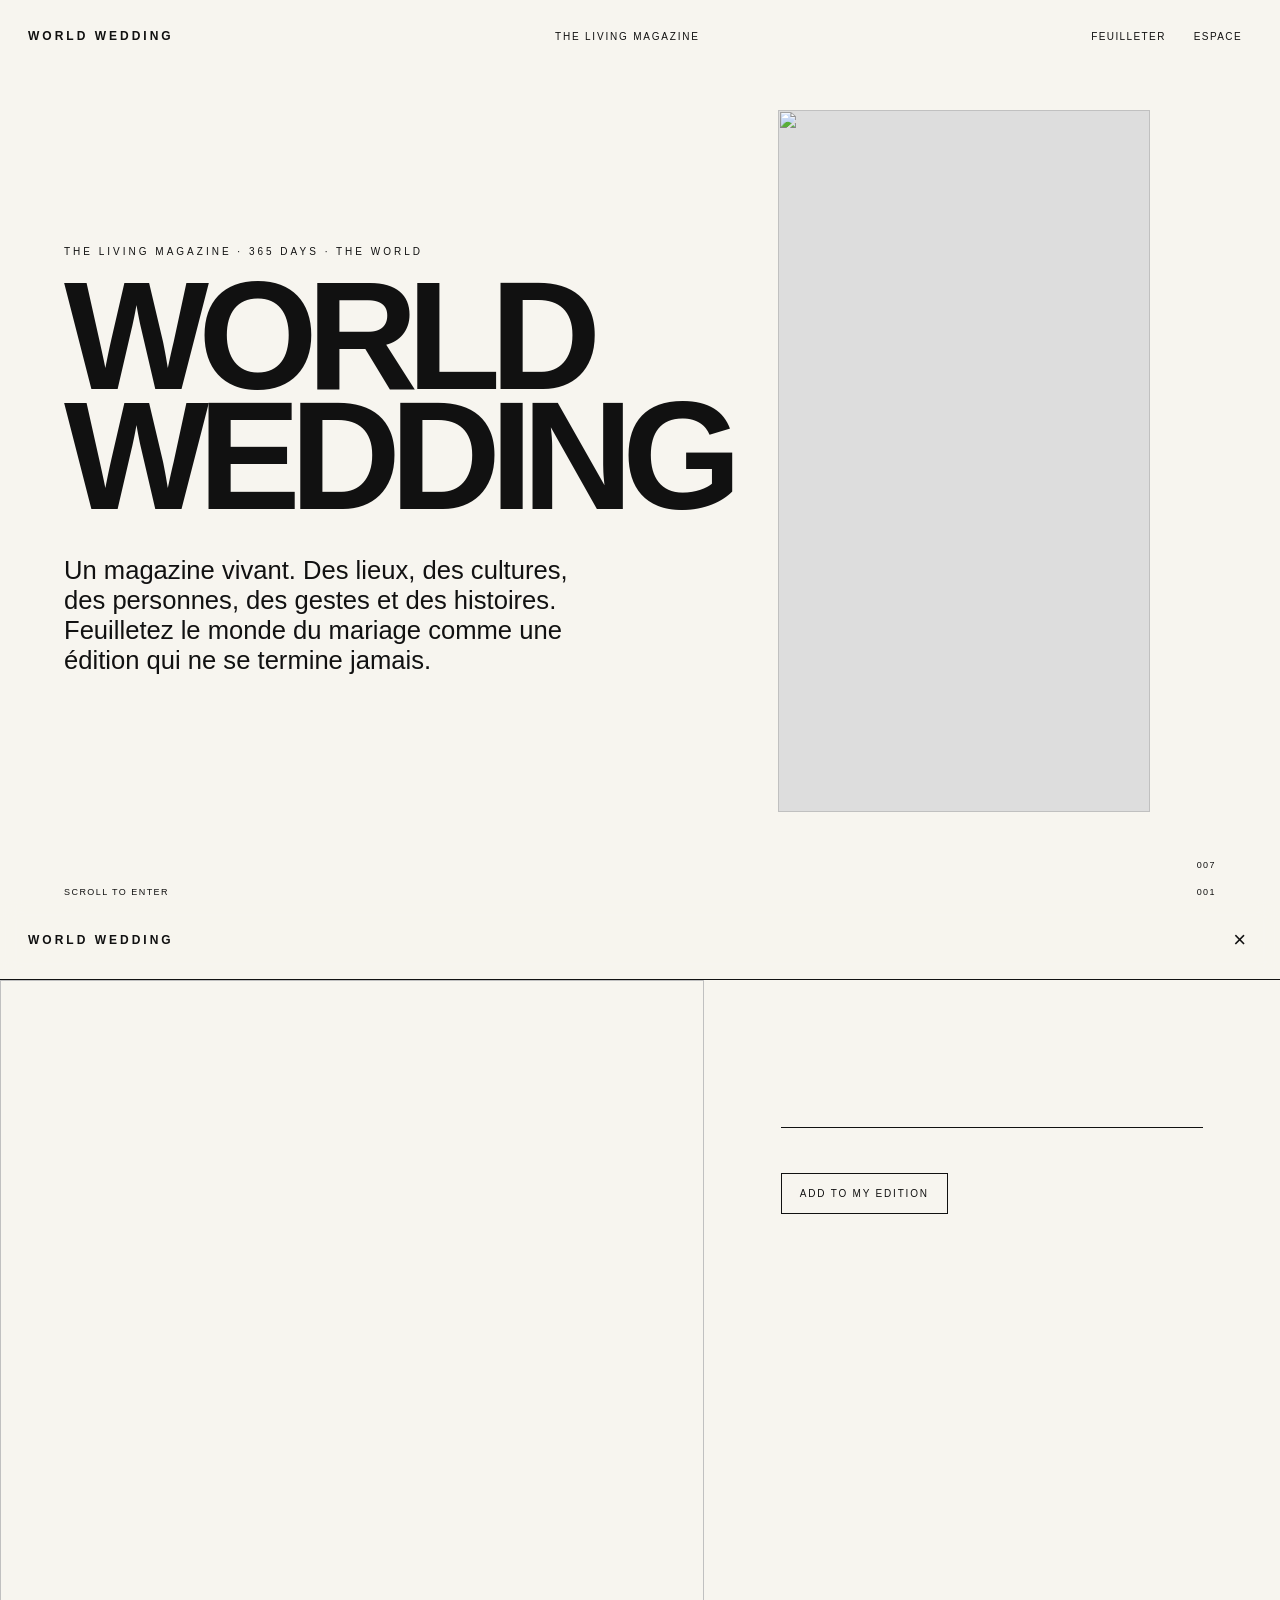
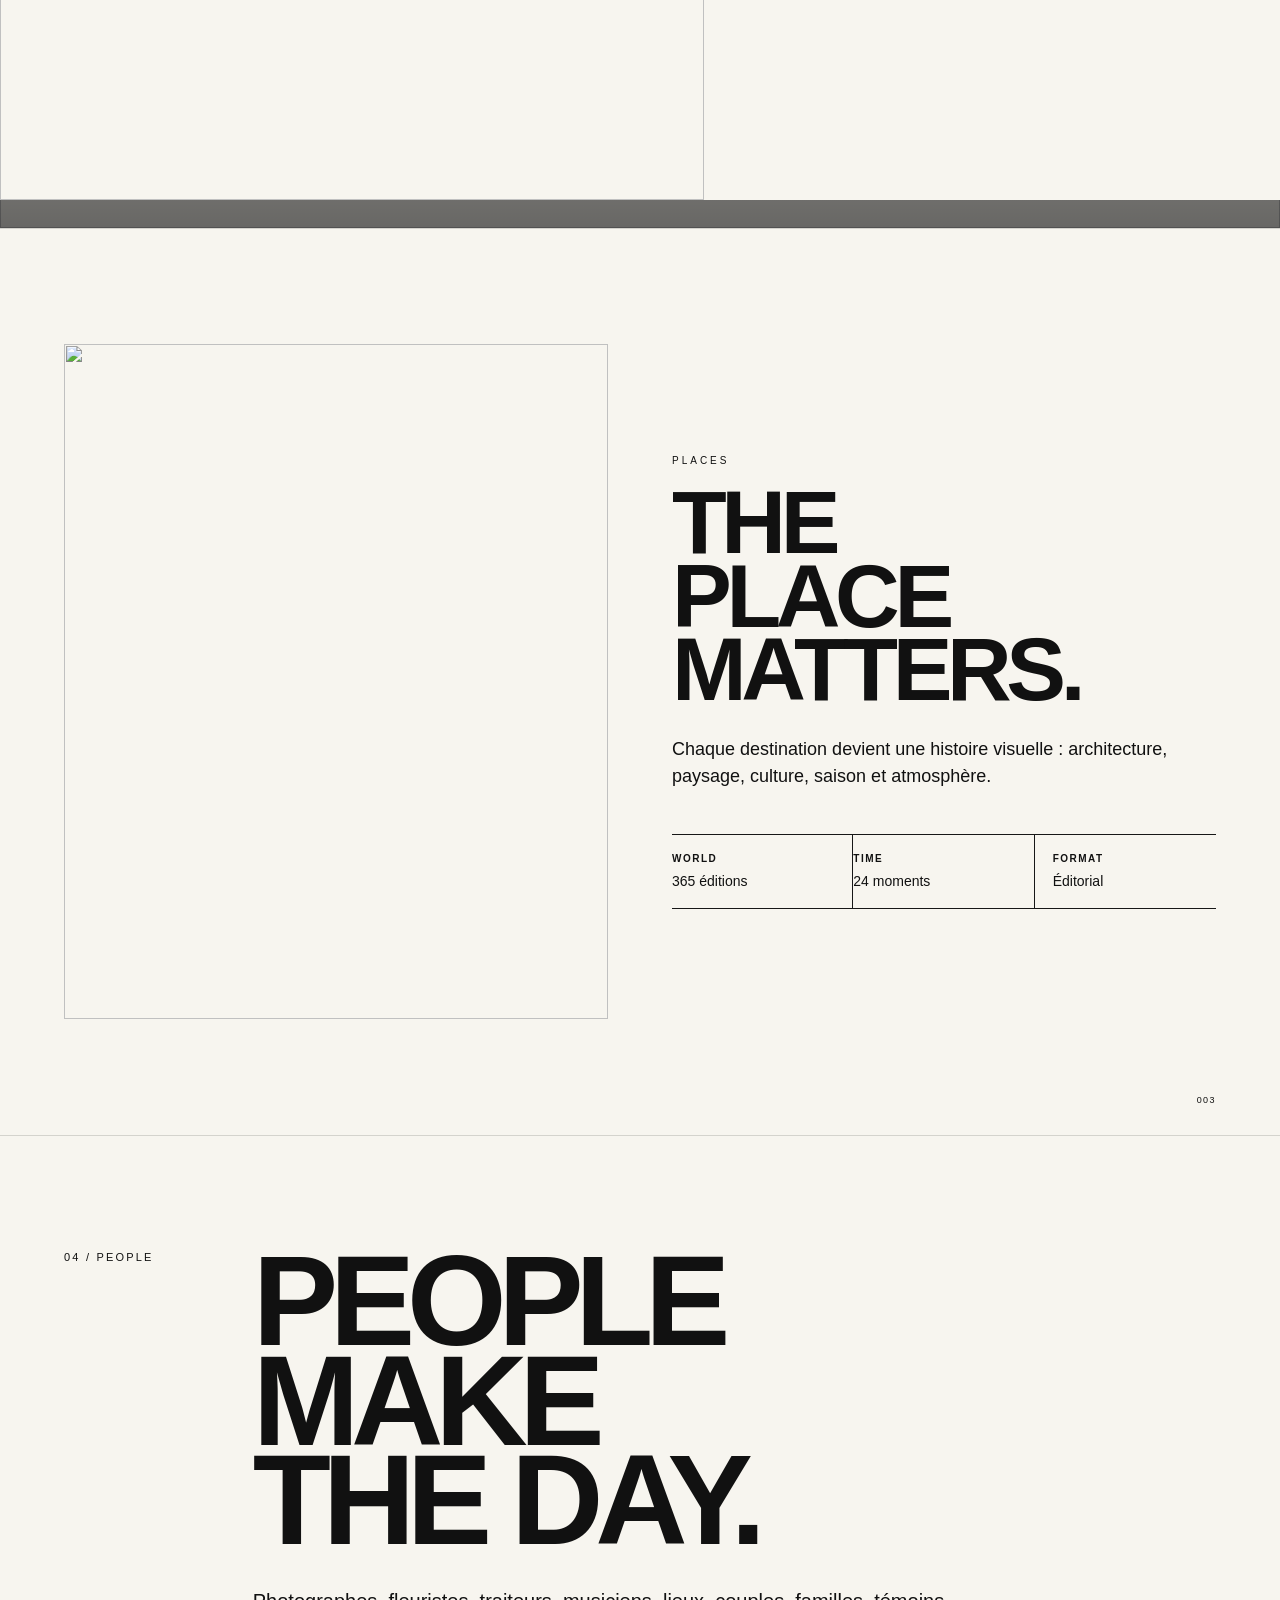
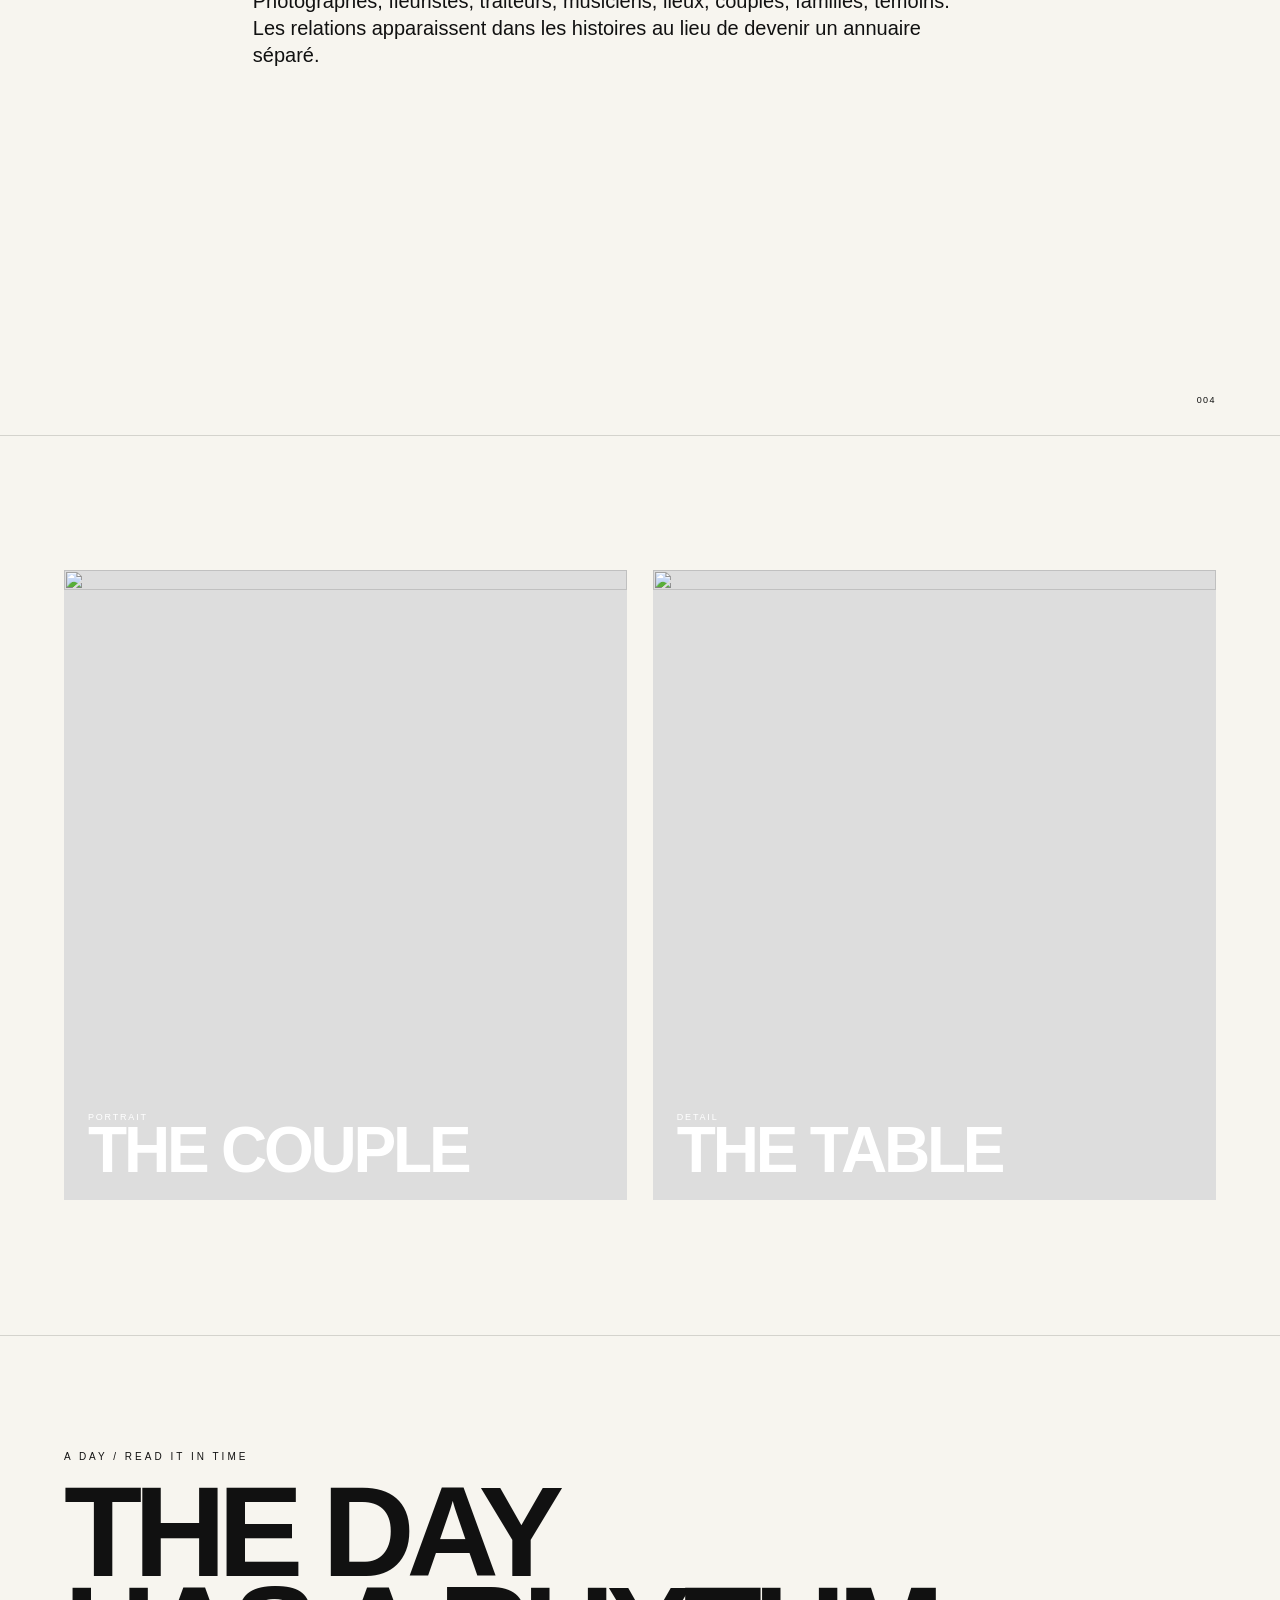
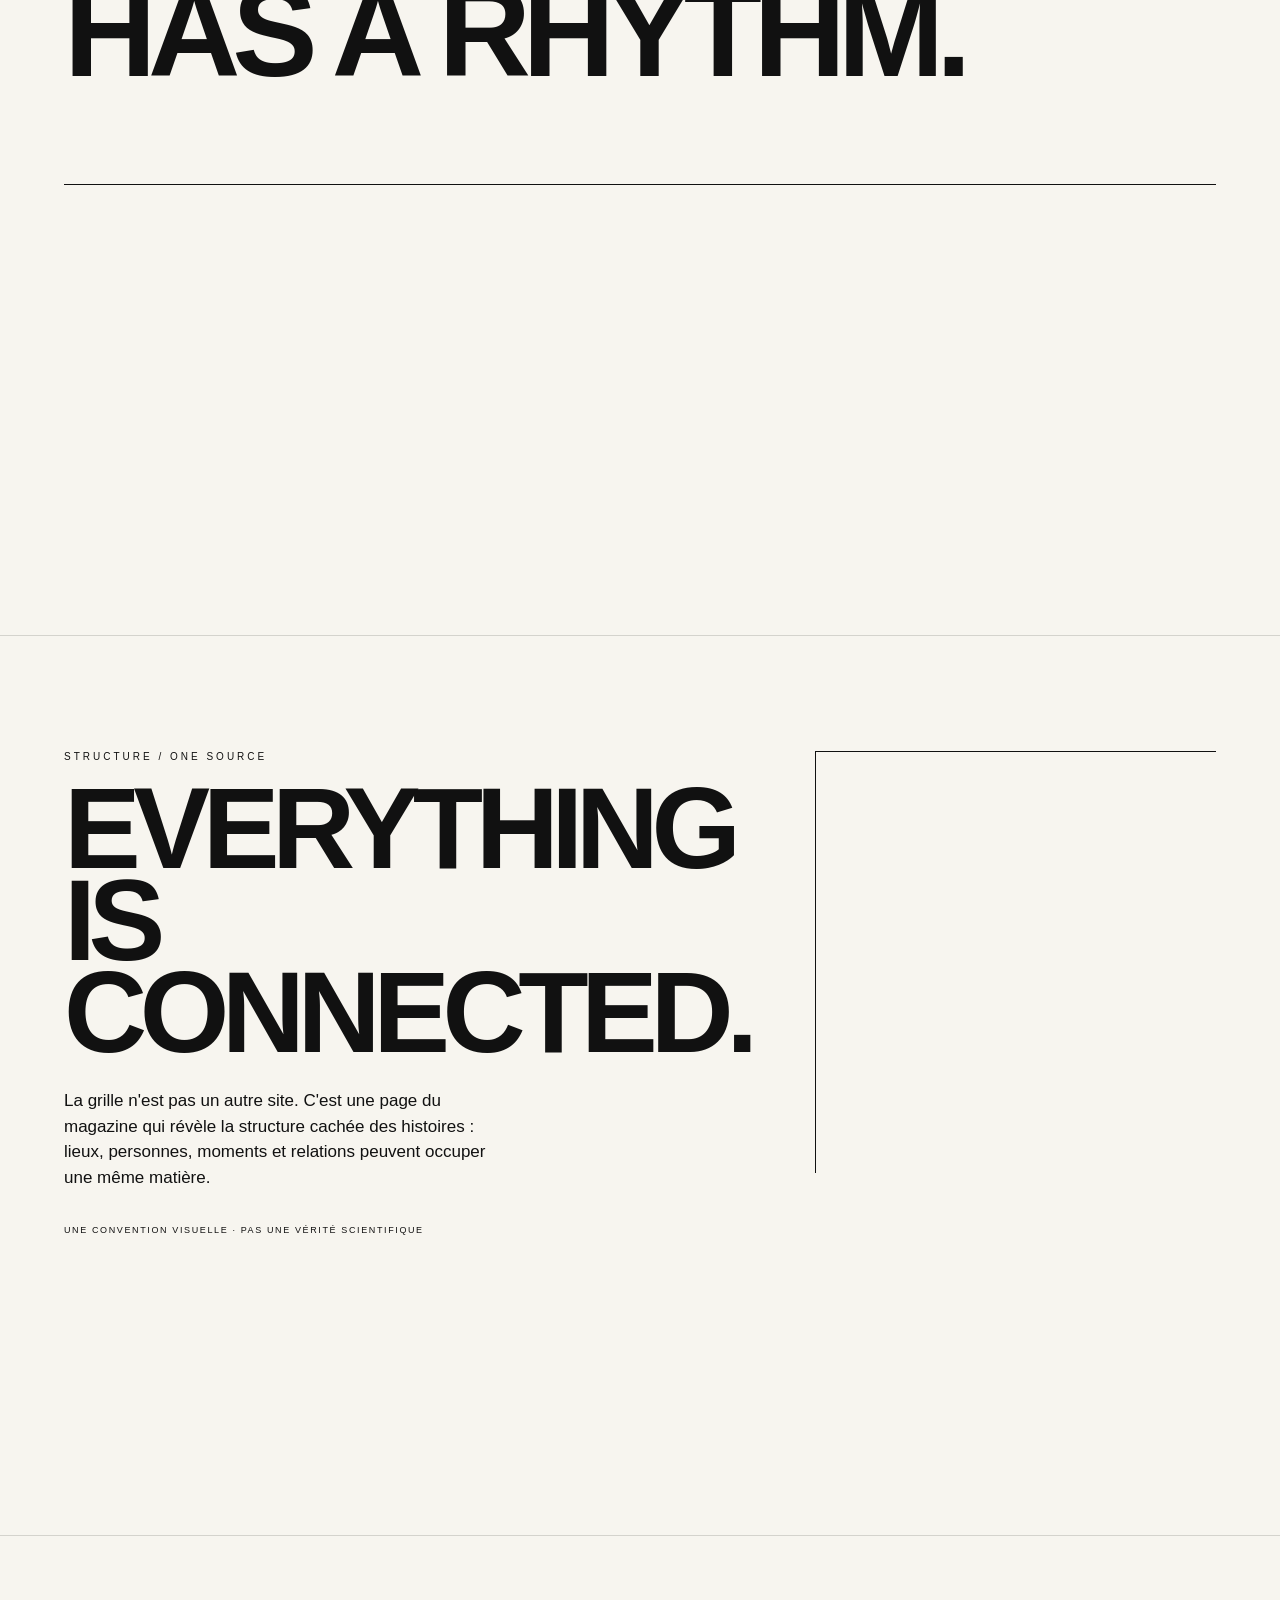
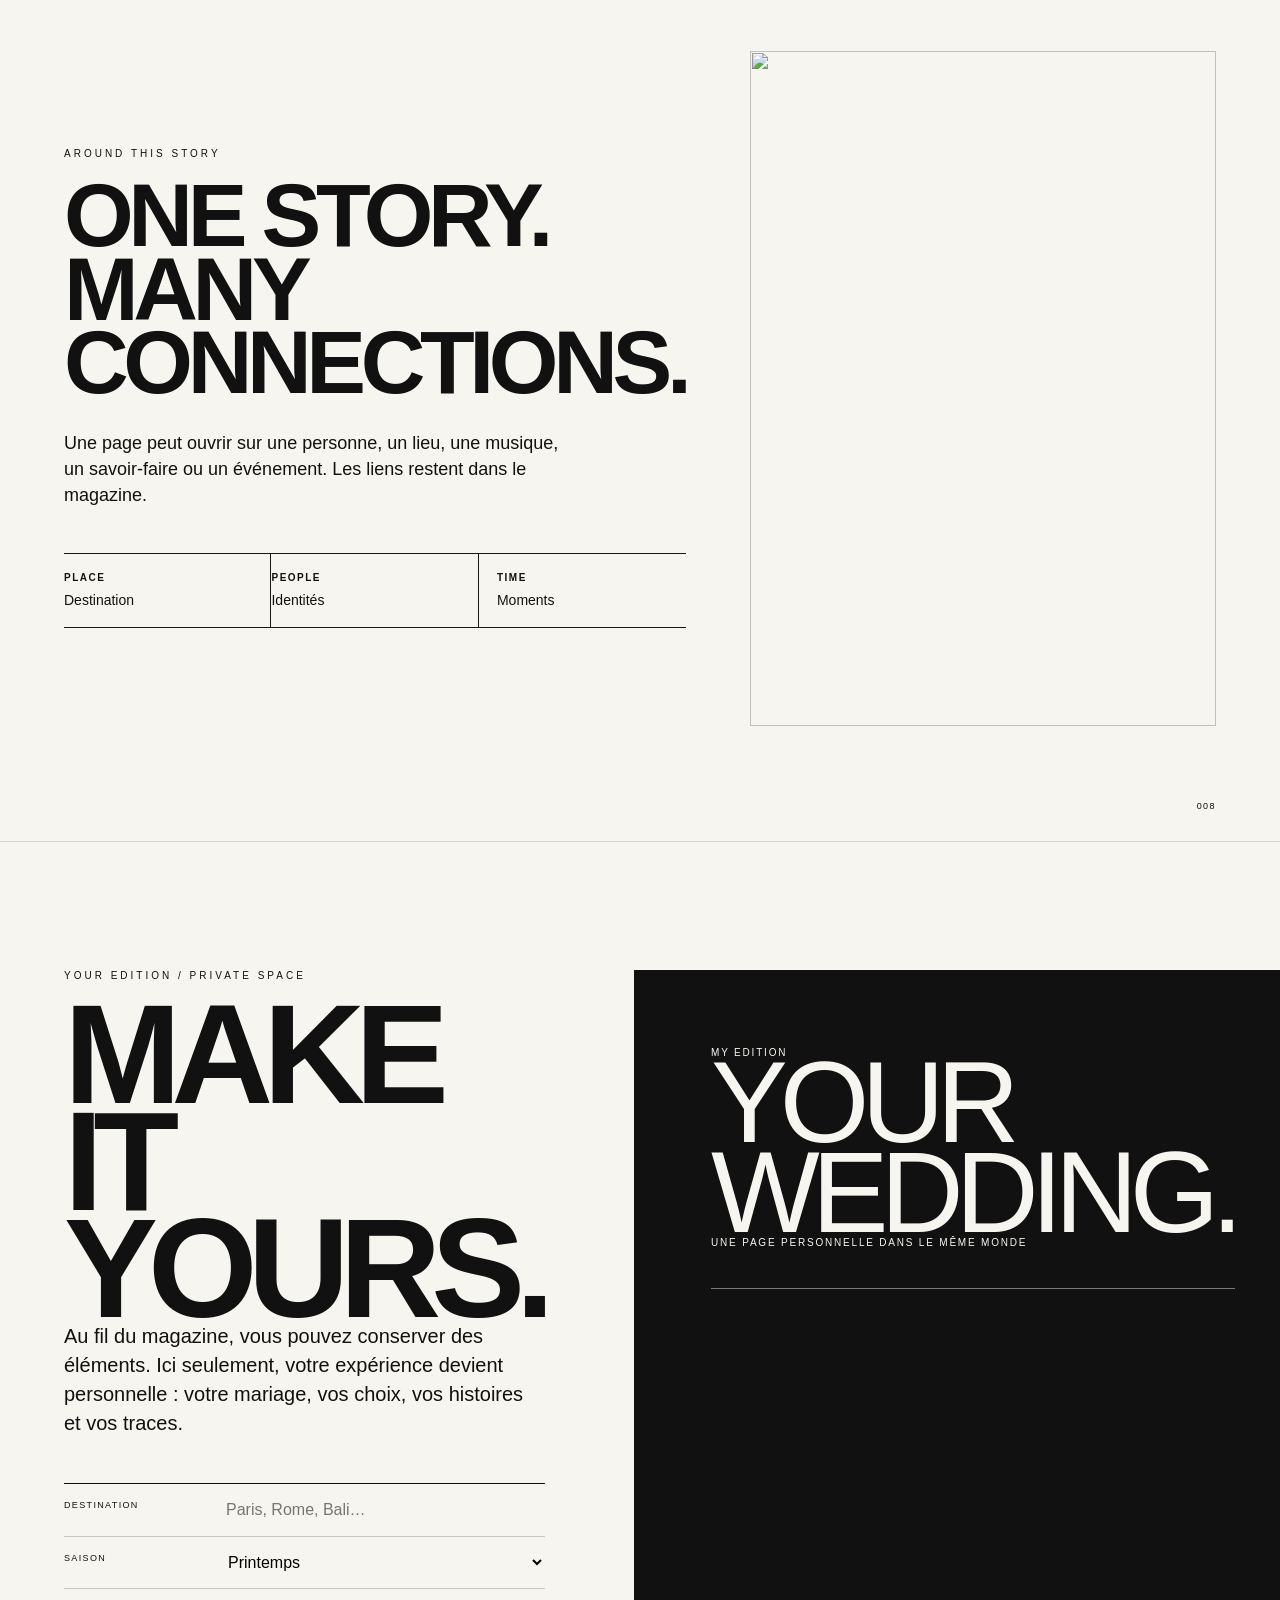
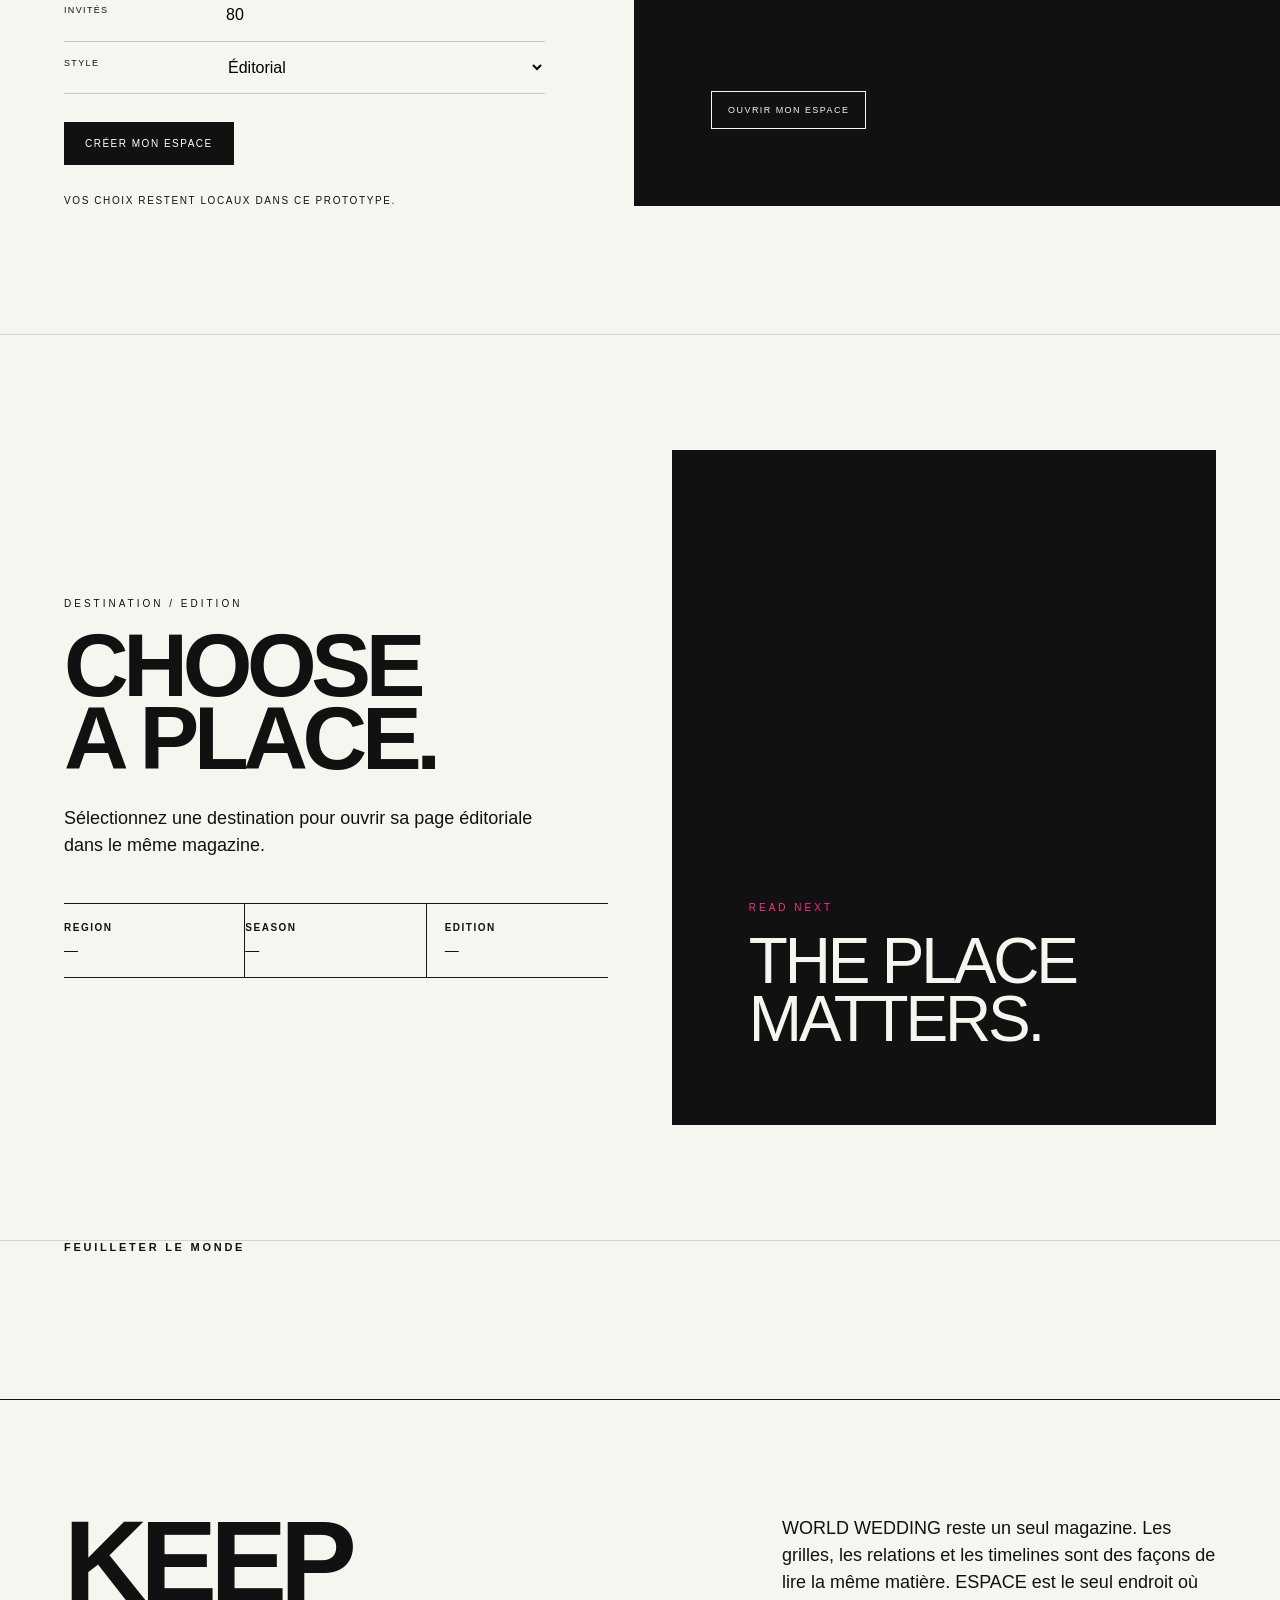
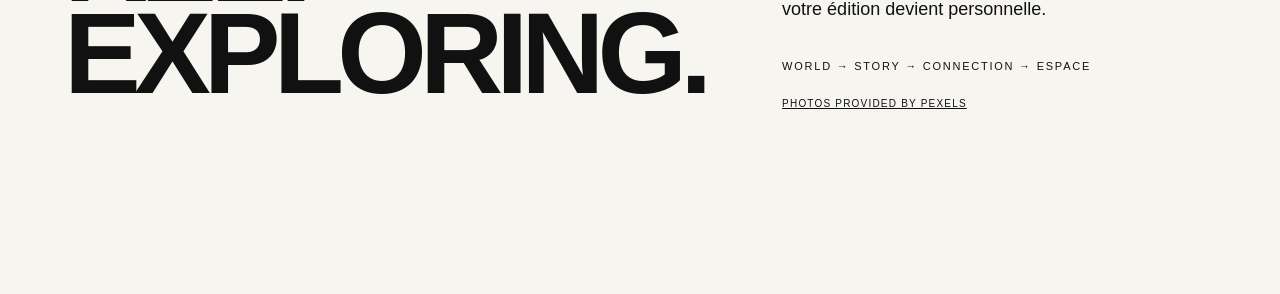
==== index.html @ 62a6122c "Add constellation focus to the universal grid" ====
<!DOCTYPE html>
<html lang="fr">
<head>
<meta charset="UTF-8">
<meta name="viewport" content="width=device-width,initial-scale=1">
<title>WORLD WEDDING — The Living Magazine</title>
<script defer src="./destinations.js"></script>
<script defer src="./world-object.js"></script>
<script defer src="./world-object-universal.js"></script>
<script defer src="./media.js"></script>
<style>
*{box-sizing:border-box;margin:0}
:root{--ink:#111;--paper:#f7f5ef;--line:#171717;--pink:#ff2b8a}
html{scroll-behavior:smooth}body{background:var(--paper);color:var(--ink);font-family:Arial,Helvetica,sans-serif;overflow-x:hidden}
button,a{font:inherit;color:inherit}.top{position:fixed;z-index:50;top:0;left:0;right:0;height:72px;padding:0 28px;display:flex;align-items:center;justify-content:space-between;mix-blend-mode:multiply;pointer-events:none}.brand{font-size:12px;letter-spacing:.25em;font-weight:700;pointer-events:auto}.top-meta{font-size:10px;letter-spacing:.18em;text-transform:uppercase;pointer-events:auto}.top-actions{display:flex;gap:8px;pointer-events:auto}.top button{border:0;background:transparent;text-transform:uppercase;letter-spacing:.14em;font-size:10px;cursor:pointer;padding:10px}.top button:hover{color:var(--pink)}
.mag{width:100%}.spread{min-height:100vh;position:relative;padding:clamp(80px,9vw,130px) clamp(22px,5vw,76px);display:grid;align-items:center;border-bottom:1px solid rgba(0,0,0,.14)}.hero{min-height:100svh;grid-template-columns:1.15fr .85fr;gap:5vw;padding-top:110px}.kicker{font-size:10px;letter-spacing:.3em;text-transform:uppercase;margin-bottom:20px}h1{font-size:clamp(60px,12vw,190px);line-height:.78;letter-spacing:-.07em;font-weight:700}.hero-copy{max-width:650px}.hero-copy p{font-size:clamp(18px,2vw,28px);line-height:1.18;margin-top:38px;max-width:540px}.hero-image{height:78vh;min-height:520px;background:#ddd;overflow:hidden}.hero-image img,.image img{width:100%;height:100%;object-fit:cover;display:block}.note{position:absolute;bottom:30px;left:5vw;font-size:9px;letter-spacing:.16em;text-transform:uppercase}.page-number{position:absolute;right:5vw;bottom:30px;font-size:9px;letter-spacing:.16em}
.full{padding:0;min-height:100svh;display:grid;grid-template-columns:1fr}.full .image{height:100svh}.full .overlay{position:absolute;inset:0;padding:10vw 7vw;display:flex;flex-direction:column;justify-content:flex-end;color:white;background:linear-gradient(transparent 35%,rgba(0,0,0,.58))}.full h2{font-size:clamp(50px,11vw,170px);line-height:.8;letter-spacing:-.06em;max-width:1000px}.full .overlay p{font-size:16px;max-width:520px;line-height:1.45;margin-top:24px}
.split{grid-template-columns:1fr 1fr;gap:5vw}.split .image{height:75vh;min-height:500px}.copy h2{font-size:clamp(45px,7vw,110px);line-height:.82;letter-spacing:-.06em;margin-bottom:30px}.copy p{font-size:18px;line-height:1.45;max-width:500px}.factline{display:grid;grid-template-columns:repeat(3,1fr);border-top:1px solid var(--line);border-bottom:1px solid var(--line);margin-top:45px}.fact{padding:18px 0;border-right:1px solid var(--line)}.fact:last-child{border-right:0;padding-left:18px}.fact b{display:block;font-size:10px;letter-spacing:.15em;text-transform:uppercase;margin-bottom:8px}.fact span{font-size:14px}
.type{grid-template-columns:.25fr 1.75fr;gap:4vw;align-items:start}.type .index{font-size:11px;letter-spacing:.2em}.type h2{font-size:clamp(58px,10vw,150px);line-height:.78;letter-spacing:-.065em}.type p{font-size:20px;line-height:1.35;max-width:720px;margin-top:38px}
.cards{display:grid;grid-template-columns:repeat(2,1fr);gap:2vw}.card{min-height:70vh;position:relative;overflow:hidden;background:#ddd}.card img{width:100%;height:100%;object-fit:cover;display:block}.card .caption{position:absolute;left:24px;right:24px;bottom:24px;color:white}.card .caption strong{font-size:clamp(32px,5vw,75px);letter-spacing:-.05em;line-height:.82;display:block}.card .caption span{font-size:9px;letter-spacing:.2em;text-transform:uppercase}
.destination-strip{padding:0 5vw 8vw}.destination-strip h3{font-size:11px;letter-spacing:.25em;text-transform:uppercase;margin-bottom:25px}.dest-row{display:flex;gap:18px;overflow-x:auto;padding-bottom:18px}.dest{flex:0 0 220px;height:300px;border:1px solid #111;background:white;position:relative;cursor:pointer;overflow:hidden}.dest img{width:100%;height:100%;object-fit:cover;filter:saturate(.85)}.dest .dtext{position:absolute;inset:auto 0 0;padding:18px;color:white;background:linear-gradient(transparent,rgba(0,0,0,.8))}.dest b{font-size:25px;display:block;letter-spacing:-.04em}.dest span{font-size:9px;text-transform:uppercase;letter-spacing:.16em}
.editorial-grid{min-height:100vh;padding:9vw 5vw;display:grid;grid-template-columns:.35fr 1.65fr;gap:5vw;border-bottom:1px solid rgba(0,0,0,.14)}.editorial-grid h2{font-size:clamp(52px,9vw,135px);line-height:.8;letter-spacing:-.065em}.grid-stage{display:grid;grid-template-columns:repeat(19,1fr);grid-auto-rows:1fr;aspect-ratio:19/20;border-top:1px solid #111;border-left:1px solid #111;position:relative}.grid-links{position:absolute;inset:0;width:100%;height:100%;pointer-events:none;z-index:3}.grid-links line{stroke:var(--pink);stroke-width:.18;stroke-opacity:.72}.grid-cell{z-index:2}.grid-cell.connected{box-shadow:inset 0 0 0 1px var(--pink)}.grid-cell.focus-selected{background:var(--ink)!important;box-shadow:inset 0 0 0 2px var(--pink);z-index:5}.grid-cell.focus-selected:after{content:"";position:absolute;width:8px;height:8px;border-radius:50%;background:var(--pink);left:50%;top:50%;transform:translate(-50%,-50%)}.grid-cell.focus-related{background:rgba(255,43,138,.12)!important;box-shadow:inset 0 0 0 1px var(--pink);z-index:4}.grid-cell.focus-related:after{content:"";position:absolute;width:5px;height:5px;border-radius:50%;background:var(--pink);left:50%;top:50%;transform:translate(-50%,-50%)}.grid-cell.focus-muted{opacity:.16}.grid-links line.focus-edge{stroke:var(--ink);stroke-width:.42;stroke-opacity:1}.grid-links line.focus-edge-secondary{stroke:var(--pink);stroke-width:.28;stroke-opacity:.9}.grid-cell{border:0;border-right:1px solid rgba(17,17,17,.22);border-bottom:1px solid rgba(17,17,17,.22);min-width:0;min-height:0;position:relative;padding:0;background:transparent;appearance:none;cursor:default}.time-row[role="button"]{cursor:pointer}.time-row[role="button"]:hover b{color:var(--pink)}.time-row[role="button"]:focus-visible{outline:2px solid var(--pink);outline-offset:-2px}.grid-cell.hot{background:#111}.grid-cell.hot:after{content:"";position:absolute;width:6px;height:6px;border-radius:50%;background:var(--pink);left:50%;top:50%;transform:translate(-50%,-50%)}.grid-cell[data-object]{cursor:pointer}.grid-cell[data-object]:hover{background:var(--pink)}.grid-cell[data-object]:hover:after{background:#111}.grid-copy{font-size:17px;line-height:1.5;max-width:430px;margin-top:30px}.grid-label{font-size:9px;letter-spacing:.18em;text-transform:uppercase;margin-top:35px}
.timeline-editorial{min-height:100vh;padding:9vw 5vw;border-bottom:1px solid rgba(0,0,0,.14)}.timeline-editorial h2{font-size:clamp(55px,10vw,150px);line-height:.78;letter-spacing:-.065em;max-width:1000px}.timeline-line{margin-top:8vw;border-top:1px solid #111}.time-row{display:grid;grid-template-columns:120px 1fr 1fr;gap:25px;padding:24px 0;border-bottom:1px solid rgba(17,17,17,.2);align-items:baseline}.time-row time{font-size:12px;letter-spacing:.12em}.time-row b{font-size:clamp(22px,3vw,42px);letter-spacing:-.04em}.time-row span{font-size:13px;line-height:1.4;max-width:380px}
.mirror-editorial{min-height:100vh;padding:10vw 5vw;display:grid;grid-template-columns:1fr 1fr;gap:7vw;border-bottom:1px solid rgba(0,0,0,.14)}.mirror-editorial h2{font-size:clamp(60px,11vw,160px);line-height:.76;letter-spacing:-.07em}.mirror-editorial p{font-size:20px;line-height:1.45;max-width:500px}.mirror-form{margin-top:45px;border-top:1px solid #111}.mirror-field{display:grid;grid-template-columns:140px 1fr;padding:16px 0;border-bottom:1px solid rgba(17,17,17,.2);gap:20px}.mirror-field label{font-size:9px;letter-spacing:.15em;text-transform:uppercase}.mirror-field input,.mirror-field select{border:0;background:transparent;font-size:16px;outline:none}.mirror-action{margin-top:28px;border:1px solid #111;background:#111;color:white;padding:15px 20px;text-transform:uppercase;letter-spacing:.15em;font-size:10px;cursor:pointer}.mirror-preview{min-height:70vh;background:#111;color:#f7f5ef;padding:6vw;display:flex;flex-direction:column;justify-content:space-between}.mirror-preview .big{font-size:clamp(55px,9vw,130px);line-height:.78;letter-spacing:-.07em}.mirror-preview .small{font-size:10px;letter-spacing:.18em;text-transform:uppercase}.edition-list{margin-top:40px;border-top:1px solid rgba(247,245,239,.45)}.edition-item{display:grid;grid-template-columns:70px 1fr auto;gap:16px;padding:14px 0;border-bottom:1px solid rgba(247,245,239,.22);align-items:baseline}.edition-item b{font-size:10px;letter-spacing:.14em}.edition-item span{font-size:14px}.edition-item em{font-size:9px;letter-spacing:.14em;text-transform:uppercase;font-style:normal;opacity:.65}.space-open{margin-top:22px;border:1px solid #f7f5ef;background:transparent;color:#f7f5ef;padding:13px 16px;text-transform:uppercase;letter-spacing:.16em;font-size:9px;cursor:pointer}.space-open:hover{background:#f7f5ef;color:#111}.space-note{font-size:10px;letter-spacing:.16em;text-transform:uppercase;margin-top:30px}
.footer{min-height:55vh;padding:9vw 5vw;display:grid;grid-template-columns:1fr 1fr;gap:6vw;border-top:1px solid #111}.footer h2{font-size:clamp(50px,9vw,130px);line-height:.8;letter-spacing:-.06em}.footer p{font-size:18px;line-height:1.5;max-width:480px}
.drawer{position:fixed;z-index:100;inset:0;background:var(--paper);transform:translateY(100%);transition:transform .55s cubic-bezier(.2,.8,.2,1);overflow:auto}.drawer.open{transform:translateY(0)}.drawer-head{height:80px;display:flex;align-items:center;justify-content:space-between;padding:0 28px;border-bottom:1px solid #111;position:sticky;top:0;background:rgba(247,245,239,.94);backdrop-filter:blur(10px);z-index:2}.close{border:0;background:transparent;font-size:22px;cursor:pointer}.drawer-grid{display:grid;grid-template-columns:1.1fr .9fr;min-height:calc(100vh - 80px)}.drawer-image{min-height:80vh}.drawer-image img{width:100%;height:100%;object-fit:cover}.drawer-copy{padding:8vw 6vw}.drawer-copy h2{font-size:clamp(60px,10vw,150px);line-height:.76;letter-spacing:-.07em}.drawer-copy p{font-size:18px;line-height:1.5;margin-top:35px;max-width:500px}.drawer-details{margin-top:45px;border-top:1px solid #111}.drawer-fact{display:grid;grid-template-columns:100px 1fr;gap:18px;padding:14px 0;border-bottom:1px solid rgba(17,17,17,.2)}.drawer-fact b{font-size:9px;letter-spacing:.16em;text-transform:uppercase}.drawer-fact span{font-size:13px;line-height:1.35}.drawer-moments{margin-top:28px}.drawer-moments-title{font-size:9px;letter-spacing:.18em;text-transform:uppercase;margin-bottom:12px}.drawer-moment{display:flex;justify-content:space-between;gap:20px;padding:10px 0;border-bottom:1px solid rgba(17,17,17,.12);font-size:12px}.drawer-moment time{letter-spacing:.1em}.media-credit{margin-top:18px;font-size:9px;letter-spacing:.1em;text-transform:uppercase;opacity:.65}.media-credit a{text-decoration:none;border-bottom:1px solid currentColor}.relation-links{margin-top:28px;border-top:1px solid #111}.relation-links-title{font-size:9px;letter-spacing:.18em;text-transform:uppercase;padding:14px 0 8px}.relation-link{width:100%;display:grid;grid-template-columns:95px 1fr;gap:16px;padding:11px 0;border:0;border-bottom:1px solid rgba(17,17,17,.15);background:transparent;text-align:left;cursor:pointer}.relation-link:hover{color:var(--pink)}.relation-link small{font-size:8px;letter-spacing:.15em;text-transform:uppercase}.relation-link span{font-size:13px}.relation-link:focus-visible{outline:2px solid var(--pink);outline-offset:-2px}.drawer-copy .cta{display:inline-block;margin-top:45px;padding:14px 18px;border:1px solid #111;text-decoration:none;font-size:10px;letter-spacing:.18em;text-transform:uppercase;background:transparent;cursor:pointer}
@media(max-width:800px){.top{height:58px;padding:0 16px}.top-meta{display:none}.spread.hero,.split,.footer,.drawer-grid,.editorial-grid,.mirror-editorial{grid-template-columns:1fr}.spread.hero{gap:35px}.hero-image{height:58vh;min-height:380px}.full .image{height:100svh}.type{grid-template-columns:1fr;gap:20px}.type .index{order:-1}.cards{grid-template-columns:1fr}.factline{grid-template-columns:1fr}.fact{border-right:0;border-bottom:1px solid #111}.fact:last-child{padding-left:0;border-bottom:0}.drawer-image{height:55vh;min-height:0}.drawer-copy{padding:45px 24px 80px}.grid-stage{grid-template-columns:repeat(10,1fr);aspect-ratio:10/37}.time-row{grid-template-columns:75px 1fr}.time-row span{grid-column:2}.mirror-preview{min-height:55vh}.mirror-field{grid-template-columns:95px 1fr}.edition-item{grid-template-columns:45px 1fr}.edition-item em{display:none}.drawer-fact{grid-template-columns:80px 1fr}}
</style>
</head>
<body>
<header class="top">
  <div class="brand">WORLD WEDDING</div>
  <div class="top-meta">THE LIVING MAGAZINE</div>
  <div class="top-actions"><button onclick="document.getElementById('destinations').scrollIntoView({behavior:'smooth'})">FEUILLETER</button><button onclick="document.getElementById('space').scrollIntoView({behavior:'smooth'})">ESPACE</button></div>
</header>

<main class="mag">
<section class="spread hero">
  <div class="hero-copy"><div class="kicker">The living magazine · 365 days · the world</div><h1>WORLD<br>WEDDING</h1><p>Un magazine vivant. Des lieux, des cultures, des personnes, des gestes et des histoires. Feuilletez le monde du mariage comme une édition qui ne se termine jamais.</p></div>
  <div class="hero-image"><img src="https://picsum.photos/seed/worldwedding-cover/1200/1600" data-media-query="wedding editorial destination" data-media-orientation="landscape" alt=""></div><div class="note">SCROLL TO ENTER</div><div class="page-number">001</div>
</section>

<section class="spread full"><div class="image"><img src="https://picsum.photos/seed/worldwedding-landscape/1800/1200" data-media-query="destination wedding landscape" data-media-orientation="landscape" alt=""></div><div class="overlay"><div class="kicker">One world · infinite stories</div><h2>JUST<br>TURN<br>THE PAGE.</h2><p>Il n'y a pas de catalogue à parcourir. Chaque histoire ouvre la suivante. Chaque élément peut être regardé comme un lieu, une personne, un moment, une relation ou une mémoire.</p></div><div class="page-number">002</div></section>

<section class="spread split"><div class="image"><img src="https://picsum.photos/seed/worldwedding-architecture/1200/1500" data-media-query="wedding architecture destination" data-media-orientation="portrait" alt=""></div><div class="copy"><div class="kicker">Places</div><h2>THE<br>PLACE<br>MATTERS.</h2><p>Chaque destination devient une histoire visuelle : architecture, paysage, culture, saison et atmosphère.</p><div class="factline"><div class="fact"><b>World</b><span>365 éditions</span></div><div class="fact"><b>Time</b><span>24 moments</span></div><div class="fact"><b>Format</b><span>Éditorial</span></div></div></div><div class="page-number">003</div></section>

<section class="spread type"><div class="index">04 / PEOPLE</div><div><h2>PEOPLE<br>MAKE<br>THE DAY.</h2><p>Photographes, fleuristes, traiteurs, musiciens, lieux, couples, familles, témoins. Les relations apparaissent dans les histoires au lieu de devenir un annuaire séparé.</p></div><div class="page-number">004</div></section>

<section class="spread cards"><article class="card"><img src="https://picsum.photos/seed/worldwedding-portrait/1000/1400" data-media-query="wedding couple portrait" data-media-orientation="portrait" alt=""><div class="caption"><span>PORTRAIT</span><strong>THE COUPLE</strong></div></article><article class="card"><img src="https://picsum.photos/seed/worldwedding-table/1000/1400" data-media-query="wedding table detail" data-media-orientation="portrait" alt=""><div class="caption"><span>DETAIL</span><strong>THE TABLE</strong></div></article></section>

<section class="timeline-editorial"><div class="kicker">A DAY / READ IT IN TIME</div><h2>THE DAY<br>HAS A RHYTHM.</h2><div class="timeline-line" id="magTimeline"></div></section>

<section id="grid" class="editorial-grid"><div><div class="kicker">STRUCTURE / ONE SOURCE</div><h2>EVERYTHING<br>IS<br>CONNECTED.</h2><p class="grid-copy">La grille n'est pas un autre site. C'est une page du magazine qui révèle la structure cachée des histoires : lieux, personnes, moments et relations peuvent occuper une même matière.</p><div class="grid-label">Une convention visuelle · pas une vérité scientifique</div></div><div><div class="grid-stage" id="magGrid" aria-label="Grille éditoriale"></div></div><div class="page-number">007</div></section>

<section class="spread split"><div class="copy"><div class="kicker">AROUND THIS STORY</div><h2>ONE STORY.<br>MANY<br>CONNECTIONS.</h2><p>Une page peut ouvrir sur une personne, un lieu, une musique, un savoir-faire ou un événement. Les liens restent dans le magazine.</p><div class="factline"><div class="fact"><b>PLACE</b><span>Destination</span></div><div class="fact"><b>PEOPLE</b><span>Identités</span></div><div class="fact"><b>TIME</b><span>Moments</span></div></div></div><div class="image"><img src="https://picsum.photos/seed/worldwedding-connections/1200/1500" data-media-query="wedding people connection" data-media-orientation="portrait" alt=""></div><div class="page-number">008</div></section>

<section class="mirror-editorial" id="space"><div><div class="kicker">YOUR EDITION / PRIVATE SPACE</div><h2>MAKE IT<br>YOURS.</h2><p>Au fil du magazine, vous pouvez conserver des éléments. Ici seulement, votre expérience devient personnelle : votre mariage, vos choix, vos histoires et vos traces.</p><div class="mirror-form"><div class="mirror-field"><label>Destination</label><input id="mDestination" placeholder="Paris, Rome, Bali…"></div><div class="mirror-field"><label>Saison</label><select id="mSeason"><option>Printemps</option><option>Été</option><option>Automne</option><option>Hiver</option></select></div><div class="mirror-field"><label>Invités</label><input id="mGuests" type="number" value="80"></div><div class="mirror-field"><label>Style</label><select id="mStyle"><option>Éditorial</option><option>Intime</option><option>Contemporain</option><option>Nature</option><option>Traditionnel</option><option>Destination</option></select></div></div><button class="mirror-action" onclick="saveMirror()">CRÉER MON ESPACE</button><div id="mirrorStatus" class="space-note">Vos choix restent locaux dans ce prototype.</div></div><div class="mirror-preview"><div><div class="small">MY EDITION</div><div class="big" id="mirrorPreview">YOUR<br>WEDDING.</div><div class="small" id="mirrorMeta">UNE PAGE PERSONNELLE DANS LE MÊME MONDE</div><div id="editionList" class="edition-list"></div></div><div><button class="space-open" onclick="window.location.href='./my-wedding.html'">OUVRIR MON ESPACE</button></div></div></section>

<section id="destination-story" class="spread split" aria-live="polite">
  <div class="copy"><div class="kicker" id="story-kicker">DESTINATION / EDITION</div><h2 id="story-title">CHOOSE<br>A PLACE.</h2><p id="story-copy">Sélectionnez une destination pour ouvrir sa page éditoriale dans le même magazine.</p><div class="factline"><div class="fact"><b>REGION</b><span id="story-region">—</span></div><div class="fact"><b>SEASON</b><span id="story-season">—</span></div><div class="fact"><b>EDITION</b><span id="story-id">—</span></div></div></div>
  <div class="image" style="background:#111;color:#f7f5ef;display:flex;align-items:flex-end;padding:6vw"><div><div class="kicker" style="color:#ff2b8a">READ NEXT</div><div id="story-keywords" style="font-size:clamp(34px,5vw,72px);line-height:.9;letter-spacing:-.05em">THE PLACE<br>MATTERS.</div></div></div>
</section>

<section id="destinations" class="destination-strip"><h3>Feuilleter le monde</h3><div id="dest-row" class="dest-row"></div></section>

<footer class="footer"><h2>KEEP<br>EXPLORING.</h2><div><p>WORLD WEDDING reste un seul magazine. Les grilles, les relations et les timelines sont des façons de lire la même matière. ESPACE est le seul endroit où votre édition devient personnelle.</p><p style="margin-top:35px;font-size:11px;letter-spacing:.16em;text-transform:uppercase">WORLD → STORY → CONNECTION → ESPACE</p><p style="margin-top:22px;font-size:10px;letter-spacing:.12em;text-transform:uppercase"><a href="https://www.pexels.com/" target="_blank" rel="noreferrer">Photos provided by Pexels</a></p></div></footer>
</main>

<section id="drawer" class="drawer" aria-hidden="true"><div class="drawer-head"><div class="brand">WORLD WEDDING</div><button class="close" onclick="closeDestination()" aria-label="Fermer">×</button></div><div class="drawer-grid"><div class="drawer-image"><img id="drawer-img" alt=""></div><div class="drawer-copy"><div id="drawer-kicker" class="kicker"></div><h2 id="drawer-title"></h2><p id="drawer-desc"></p><div id="drawer-credit" class="media-credit" aria-live="polite"></div><div id="drawer-details" class="drawer-details"></div><button class="cta" type="button" onclick="saveDestinationToWedding()">ADD TO MY EDITION</button></div></div></section>

<script>
let currentDestinationId=null;function escEditorial(s){return String(s??'').replace(/[&<>\"]/g,c=>({'&':'&amp;','<':'&lt;','>':'&gt;','"':'&quot;'}[c]));}
const $=id=>document.getElementById(id);
function saveDestinationToWedding(){const d=(window.WORLD_WEDDING_DESTINATIONS||[]).find(x=>String(x.id)===String(currentDestinationId));if(!d||!window.WORLD_OBJECT)return;const entry=window.WORLD_OBJECT.saveToWedding(window.WORLD_OBJECT.destination(d),{origin:'living-magazine'});const cta=document.querySelector('.drawer-copy .cta');if(cta){cta.textContent=entry?'ADDED TO MY EDITION':'ADD TO MY EDITION';cta.disabled=Boolean(entry);cta.setAttribute('aria-label',entry?'Destination ajoutée à votre édition':'Ajouter à mon édition');}updateSpacePreview();}
function registerMoments(){if(!window.WORLD_OBJECT)return;MOMENTS.forEach((m,i)=>window.WORLD_OBJECT.upsert(window.WORLD_OBJECT.create('timeline',{id:'timeline:moment-'+m.time.replace(':',''),name:m.title,editorial:{keywords:[m.time,m.title],description:m.desc},relations:{timeline:[]}}, {origin:'WORLD_WEDDING_TIMELINE',status:'editorial',verified:false})));} function renderTimeline(){const root=$('magTimeline');if(!root)return;root.innerHTML='';MOMENTS.forEach(m=>{const row=document.createElement('div');row.className='time-row';row.tabIndex=0;row.setAttribute('role','button');row.innerHTML='<time>'+escEditorial(m.time)+'</time><b>'+escEditorial(m.title)+'</b><span>'+escEditorial(m.desc)+'</span>';row.onclick=()=>openMoment(m);row.onkeydown=e=>{if(e.key==='Enter'||e.key===' '){e.preventDefault();openMoment(m);}};root.appendChild(row);});}
function bootMagazine(){const list=window.WORLD_WEDDING_DESTINATIONS||window.DESTINATIONS||[];if(window.WORLD_OBJECT)window.WORLD_OBJECT.registerDestinations(list);registerMoments();renderTimeline();const row=$('dest-row');list.slice(0,24).forEach((d,i)=>{const el=document.createElement('article');el.className='dest';el.innerHTML='<img data-media-query="'+escEditorial(d.name+' '+(d.country||'')+' wedding')+'" data-media-orientation="portrait" src="https://picsum.photos/seed/ww-mag-'+(d.id||i)+'-destination/600/800" alt="'+escEditorial(d.name)+'"><div class="dtext"><span>'+(d.country||d.region||'WORLD')+'</span><b>'+d.name+'</b></div>';el.onclick=()=>openDestination(d);row.appendChild(el);});renderGrid();if(window.WW_MEDIA)WW_MEDIA.hydrate();}
function destinationMoments(d){const k=(d.keywords||[]).map(x=>String(x).toLowerCase());const base=MOMENTS;return base.map((m,i)=>{let desc=m.desc;if(k.length){if(i===0&&k.some(x=>/mountain|snow|winter|alpine|fjord|coast|beach|island/.test(x)))desc='Paysage, lumière et atmosphère du territoire.';if(i===2&&k.some(x=>/culture|historic|heritage|tradition|architecture/.test(x)))desc='Rituel, architecture et traditions du lieu.';if(i===3&&k.some(x=>/food|cuisine|gastronomy|wine/.test(x)))desc='Cuisine, produits et gestes de table associés au territoire.';if(i===4)desc='Territoire, rencontres et découvertes autour du lieu.';}return {...m,desc};});}
function renderDestinationDetails(d){const moments=destinationMoments(d);$('drawer-details').innerHTML='<div class="drawer-fact"><b>RÉGION</b><span>'+escEditorial(d.region||'—')+'</span></div><div class="drawer-fact"><b>SAISON</b><span>'+escEditorial(d.season||'—')+'</span></div><div class="drawer-fact"><b>MATIÈRE</b><span>'+escEditorial((d.keywords||[]).slice(0,5).join(' · ')||'Destination wedding')+'</span></div><div class="drawer-moments"><div class="drawer-moments-title">UNE JOURNÉE DANS CETTE ÉDITION</div>'+moments.map(m=>'<div class="drawer-moment"><time>'+escEditorial(m.time)+'</time><span>'+escEditorial(m.title)+'</span></div>').join('')+'</div>';}
async function attachMediaToObject(object,query,orientation='portrait'){if(!object||!window.WW_MEDIA)return object;try{const photos=await WW_MEDIA.search(query,orientation);const photo=photos[0];if(photo&&window.WORLD_OBJECT){const mediaId='media:pexels-'+photo.id;const media=window.WORLD_OBJECT.upsert(window.WORLD_OBJECT.create('media',{id:mediaId,name:photo.alt||query,source:'Pexels',sourceId:photo.id,editorial:{keywords:[query],media:{photo:photo.src,photographer:photo.photographer,photographerUrl:photo.photographerUrl,pexelsUrl:photo.pexelsUrl}},relations:{media:[]}}, {origin:'Pexels',status:'external',verified:true}));window.WORLD_OBJECT.relate(object.id,'media',mediaId);const reverseType={destination:'places',place:'places',service:'services',person:'people',people:'people',event:'events',media:'media',timeline:'timeline',wedding:'weddings'}[object.type]||'places';window.WORLD_OBJECT.relate(mediaId,reverseType,object.id);return media;}}catch{}return null;}
async function openDestination(d){currentDestinationId=d.id;let destinationObject=null;if(window.WORLD_OBJECT){destinationObject=window.WORLD_OBJECT.destination(d);window.WORLD_OBJECT.upsert(destinationObject);destinationMoments(d).forEach(m=>{const momentId='timeline:moment-'+m.time.replace(':','');window.WORLD_OBJECT.upsert(window.WORLD_OBJECT.create('timeline',{id:momentId,name:m.title,editorial:{keywords:[m.time,m.title],description:m.desc},relations:{timeline:[]}}, {origin:'WORLD_WEDDING_TIMELINE',status:'editorial',verified:false}));if(window.WORLD_OBJECT.relate)window.WORLD_OBJECT.relate(destinationObject.id,'timeline',momentId);});}attachMediaToObject(destinationObject,d.name+' '+(d.country||'')+' wedding','portrait');$('story-kicker').textContent=(d.country||'WORLD')+' · '+(d.region||'');$('story-title').innerHTML=String(d.name||'PLACE').replace(/\s+/g,'<br>');$('story-copy').textContent='Cette destination est une mini-édition du magazine : territoire, saison, matière éditoriale et rythme de la journée. Les informations commerciales ou pratiques restent à vérifier auprès de sources réelles.';$('story-region').textContent=d.region||'—';$('story-season').textContent=d.season||'—';$('story-id').textContent=String(d.id).padStart(3,'0')+' / 365';$('story-keywords').innerHTML=(d.keywords||['THE PLACE','MATTERS.']).slice(0,4).map(escEditorial).join('<br>');const drawerImg=$('drawer-img');drawerImg.src='https://picsum.photos/seed/ww-mag-'+d.id+'-detail/1400/1800';drawerImg.alt=d.name;$('drawer-credit').textContent='';if(window.WW_MEDIA){WW_MEDIA.search(d.name+' '+(d.country||'')+' wedding','portrait').then(photos=>{const photo=photos[0];if(photo){WW_MEDIA.apply(drawerImg,photo);$('drawer-credit').innerHTML=WW_MEDIA.credit(photo);}}).catch(()=>{});}$('drawer-kicker').textContent=(d.country||'WORLD')+' · '+(d.region||'')+' · EDITION';$('drawer-title').textContent=d.name;$('drawer-desc').textContent=(d.keywords||[]).join(' · ')||'Destination wedding · World Wedding';renderDestinationDetails(d);let alreadySaved=false;try{const w=JSON.parse(localStorage.getItem('ww-my-wedding-v1')||'{}')||{};alreadySaved=(w.savedObjects||[]).some(x=>String(x.id)===String('destination:'+d.id));}catch{}setDrawerAction(alreadySaved?'ADDED TO MY EDITION':'ADD TO MY EDITION',saveDestinationToWedding,alreadySaved);$('drawer').classList.add('open');$('drawer').setAttribute('aria-hidden','false');document.body.style.overflow='hidden';document.getElementById('destination-story').scrollIntoView({behavior:'smooth',block:'center'});}
function closeDestination(){$('drawer').classList.remove('open');$('drawer').setAttribute('aria-hidden','true');document.body.style.overflow='';}
function renderGrid(){const grid=$('magGrid');if(!grid)return;const objects=window.WORLD_OBJECT?.all?.()||[];const byCell=new Map();const byObject=new Map();objects.forEach(o=>{const p=window.WORLD_OBJECT_GRID?.project(o);if(p&&!byCell.has(p.number)){byCell.set(p.number,o);byObject.set(o.id,p.number);}});grid.innerHTML='';const cols=window.matchMedia('(max-width: 800px)').matches?10:19;const rows=Math.ceil(365/cols);const svg=document.createElementNS('http://www.w3.org/2000/svg','http://www.w3.org/2000/svg');svg.setAttribute('class','grid-links');svg.setAttribute('viewBox','0 0 100 100');svg.setAttribute('preserveAspectRatio','none');grid.appendChild(svg);for(let i=1;i<=365;i++){const c=document.createElement('button');c.type='button';c.className='grid-cell'+(byCell.has(i)?' hot':'');c.setAttribute('aria-label',byCell.has(i)?'Ouvrir '+(byCell.get(i).identity?.name||'élément'):'Cellule '+i);if(byCell.has(i)){c.dataset.object=byCell.get(i).id;c.onclick=()=>openWorldObject(byCell.get(i));}grid.appendChild(c);}const center=n=>({x:(((n-1)%cols)+.5)/cols*100,y:(Math.floor((n-1)/cols)+.5)/rows*100});const drawn=new Set();objects.forEach(o=>{const from=byObject.get(o.id);if(!from)return;Object.values(o.relations||{}).flat().forEach(targetId=>{const to=byObject.get(targetId);if(!to||from===to)return;const key=[o.id,targetId].sort().join('|');if(drawn.has(key))return;drawn.add(key);const a=center(from),b=center(to);const line=document.createElementNS('http://www.w3.org/2000/svg','line');line.setAttribute('x1',a.x);line.setAttribute('y1',a.y);line.setAttribute('x2',b.x);line.setAttribute('y2',b.y);line.dataset.edge=key;svg.appendChild(line);const fromCell=grid.querySelector('[data-object="'+CSS.escape(o.id)+'"]');const toCell=grid.querySelector('[data-object="'+CSS.escape(targetId)+'"]');if(fromCell)fromCell.classList.add('connected');if(toCell)toCell.classList.add('connected');});});} function focusGridObject(o){const grid=$('magGrid');if(!grid||!o)return;const related=new Set();Object.values(o.relations||{}).flat().forEach(id=>related.add(id));const reverse=window.WORLD_OBJECT?.all?.()||[];reverse.forEach(candidate=>{Object.values(candidate.relations||{}).flat().forEach(id=>{if(id===o.id)related.add(candidate.id);});});grid.querySelectorAll('.grid-cell').forEach(cell=>{cell.classList.remove('focus-selected','focus-related','focus-muted');if(cell.dataset.object){if(cell.dataset.object===o.id)cell.classList.add('focus-selected');else if(related.has(cell.dataset.object))cell.classList.add('focus-related');else cell.classList.add('focus-muted');}});grid.querySelectorAll('.grid-links line').forEach(line=>{line.classList.remove('focus-edge','focus-edge-secondary');const edge=(line.dataset.edge||'').split('|');if(edge.includes(o.id))line.classList.add('focus-edge');else if(edge.some(id=>related.has(id)))line.classList.add('focus-edge-secondary');});}
function clearGridFocus(){const grid=$('magGrid');if(!grid)return;grid.querySelectorAll('.grid-cell').forEach(cell=>cell.classList.remove('focus-selected','focus-related','focus-muted'));grid.querySelectorAll('.grid-links line').forEach(line=>line.classList.remove('focus-edge','focus-edge-secondary'));}
function openWorldObject(o){if(!o)return;focusGridObject(o);const type=o.type||o.sourceType;if(type==='destination'){const d=(window.WORLD_WEDDING_DESTINATIONS||[]).find(x=>String(x.id)===String(o.sourceId));if(d)openDestination(d);else openObjectDrawer(o);}else openObjectDrawer(o);} function relationLabel(type){return ({places:'LIEU',destinations:'DESTINATION',people:'PERSONNE',services:'PRESTATAIRE',events:'ÉVÉNEMENT',media:'IMAGE',timeline:'MOMENT',weddings:'ÉDITION'})[type]||type.toUpperCase();} function openRelatedObject(id){const target=window.WORLD_OBJECT?.get?.(id);if(!target)return;openWorldObject(target);} function renderRelationLinks(o){const relations=o.relations||{};const entries=[];Object.entries(relations).forEach(([type,ids])=>(Array.isArray(ids)?ids:[]).forEach(id=>{const target=window.WORLD_OBJECT?.get?.(id);if(target)entries.push({type,target});}));if(!entries.length)return '';const unique=new Map(entries.map(x=>[x.type+'|'+x.target.id,x]));return '<div class="relation-links"><div class="relation-links-title">DANS LA MÊME HISTOIRE</div>'+[...unique.values()].slice(0,12).map(x=>'<button class="relation-link" type="button" onclick="openRelatedObject(\''+String(x.target.id).replace(/'/g,"\\'")+'\')"><small>'+escEditorial(relationLabel(x.type))+'</small><span>'+escEditorial(x.target.identity?.name||x.target.name||x.target.sourceId||x.target.id)+'</span></button>').join('')+'</div>';} function openObjectDrawer(o){currentDestinationId=null;const drawerImg=$('drawer-img');drawerImg.src='https://picsum.photos/seed/ww-object-'+encodeURIComponent(o.id||'object')+'/1400/1800';drawerImg.alt=o.identity?.name||'World Wedding';$('drawer-credit').textContent='';if(window.WW_MEDIA){WW_MEDIA.search((o.identity?.name||o.name||'wedding')+' wedding','portrait').then(photos=>{const photo=photos[0];if(photo){WW_MEDIA.apply(drawerImg,photo);$('drawer-credit').innerHTML=WW_MEDIA.credit(photo);}}).catch(()=>{});}$('drawer-kicker').textContent=(o.type||'WORLD OBJECT').toUpperCase();$('drawer-title').textContent=o.identity?.name||o.name||'ELEMENT';$('drawer-desc').textContent='Cet élément appartient à la même matière éditoriale. Les relations et la provenance restent liées à la source de vérité WorldObject.';$('drawer-details').innerHTML='<div class="drawer-fact"><b>TYPE</b><span>'+escEditorial(o.type||'—')+'</span></div><div class="drawer-fact"><b>RELATIONS</b><span>'+escEditorial(String(Object.values(o.relations||{}).flat().length))+' élément(s) lié(s)</span></div><div class="drawer-fact"><b>SOURCE</b><span>'+escEditorial(o.source||o.provenance?.origin||'WORLD WEDDING')+'</span></div>'+renderRelationLinks(o);setDrawerAction('FERMER',closeDestination);$('drawer').classList.add('open');$('drawer').setAttribute('aria-hidden','false');document.body.style.overflow='hidden';} function setDrawerAction(label,handler,disabled=false){const cta=document.querySelector('.drawer-copy .cta');if(!cta)return;cta.textContent=label;cta.disabled=disabled;cta.onclick=handler;}
async function openMoment(m){currentDestinationId=null;const drawerImg=$('drawer-img');drawerImg.src='https://picsum.photos/seed/ww-moment-'+encodeURIComponent(m.time)+'-'+encodeURIComponent(m.title)+'/1400/1800';drawerImg.alt=m.title;$('drawer-credit').textContent='';if(window.WW_MEDIA){WW_MEDIA.search('wedding '+m.title,'portrait').then(photos=>{const photo=photos[0];if(photo){WW_MEDIA.apply(drawerImg,photo);$('drawer-credit').innerHTML=WW_MEDIA.credit(photo);}}).catch(()=>{});}$('drawer-kicker').textContent=m.time+' · MOMENT';$('drawer-title').textContent=m.title;$('drawer-desc').textContent=m.desc+' Ce moment est un objet de timeline du même magazine, pas une nouvelle application.';if(window.WORLD_OBJECT){const momentId='timeline:moment-'+m.time.replace(':','');const moment=window.WORLD_OBJECT.get(momentId);if(moment)attachMediaToObject(moment,'wedding '+m.title,'portrait');}setDrawerAction('FERMER LE MOMENT',closeDestination);$('drawer').classList.add('open');$('drawer').setAttribute('aria-hidden','false');document.body.style.overflow='hidden';}
function updateSpacePreview(){try{const w=JSON.parse(localStorage.getItem('ww-my-wedding-v1')||'{}')||{};const saved=Array.isArray(w.savedObjects)?w.savedObjects:[];if(saved.length&&!$('mDestination').value.trim())$('mDestination').value=saved[0].name||'';$('mirrorStatus').textContent=saved.length?(saved.length+' ÉLÉMENT'+(saved.length>1?'S':'')+' DANS MON ÉDITION'):'Votre édition se construit au fil du magazine.';const list=$('editionList');if(list){list.innerHTML=saved.length?saved.slice(0,6).map((x,i)=>'<div class="edition-item"><b>'+String(i+1).padStart(2,'0')+'</b><span>'+escEditorial(x.name||'Élément')+'</span><em>'+escEditorial(x.type||'world')+'</em></div>').join(''):'<div class="edition-item"><b>—</b><span>Feuilletez le magazine pour conserver votre premier élément.</span><em>EMPTY</em></div>';}}catch{}} function saveMirror(){const wedding={destination:$('mDestination').value.trim(),season:$('mSeason').value,guests:Number($('mGuests').value||0),style:$('mStyle').value};const previous=JSON.parse(localStorage.getItem('ww-my-wedding-v1')||'{}')||{};localStorage.setItem('ww-my-wedding-v1',JSON.stringify({...previous,...wedding}));$('mirrorPreview').innerHTML=(wedding.destination||'YOUR')+'<br>WEDDING.';$('mirrorMeta').textContent=wedding.destination?(wedding.destination+' · '+wedding.guests+' INVITÉS · '+wedding.season).toUpperCase():'UNE PAGE PERSONNELLE DANS LE MÊME MONDE';$('mirrorStatus').textContent='MON ÉDITION EST ENREGISTRÉE';}
function openDestinationFromURL(){const p=new URLSearchParams(window.location.search);const id=p.get('destination');if(!id)return;const d=(window.WORLD_WEDDING_DESTINATIONS||[]).find(x=>String(x.id)===String(id));if(d)setTimeout(()=>openDestination(d),120);}\ndocument.addEventListener('DOMContentLoaded',()=>setTimeout(()=>{bootMagazine();updateSpacePreview();openDestinationFromURL();if(window.WW_MEDIA)WW_MEDIA.hydrate();},50));document.addEventListener('keydown',e=>{if(e.key==='Escape')closeDestination()});
</script>
</body>
</html>
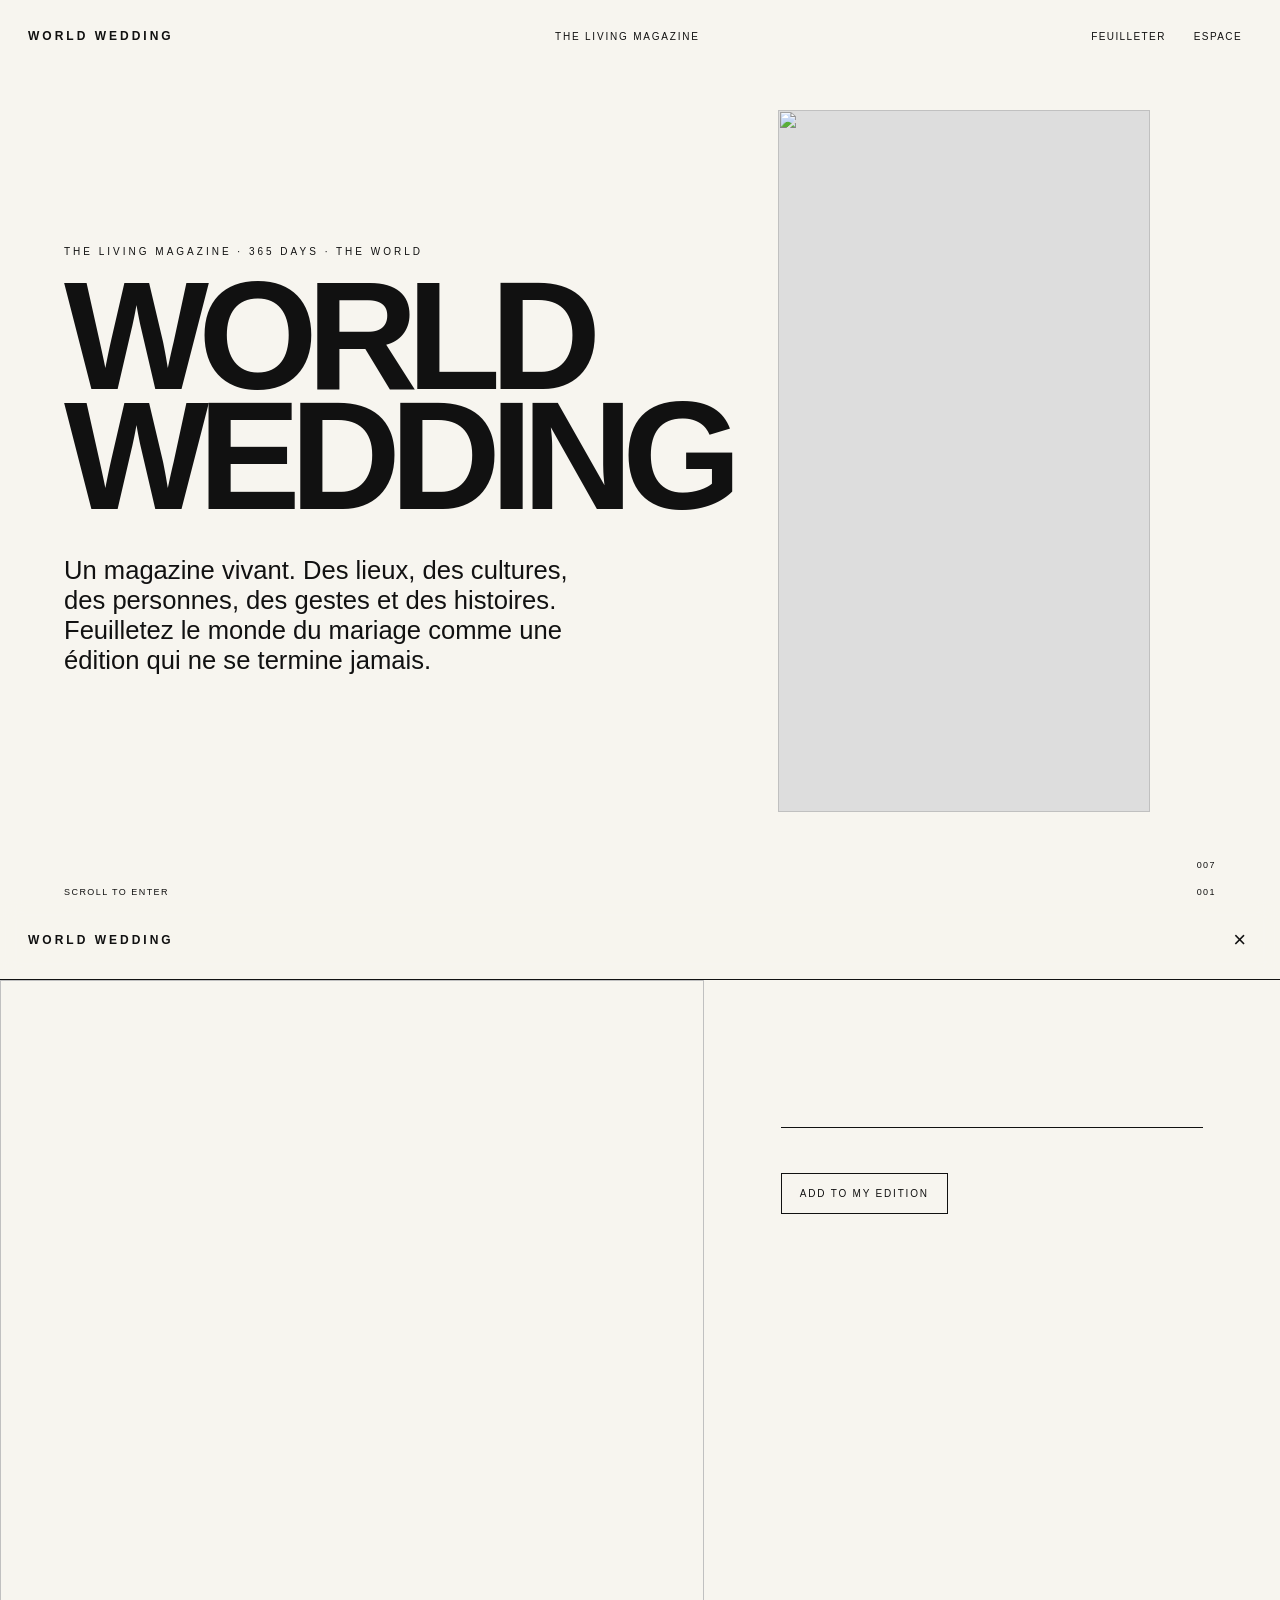
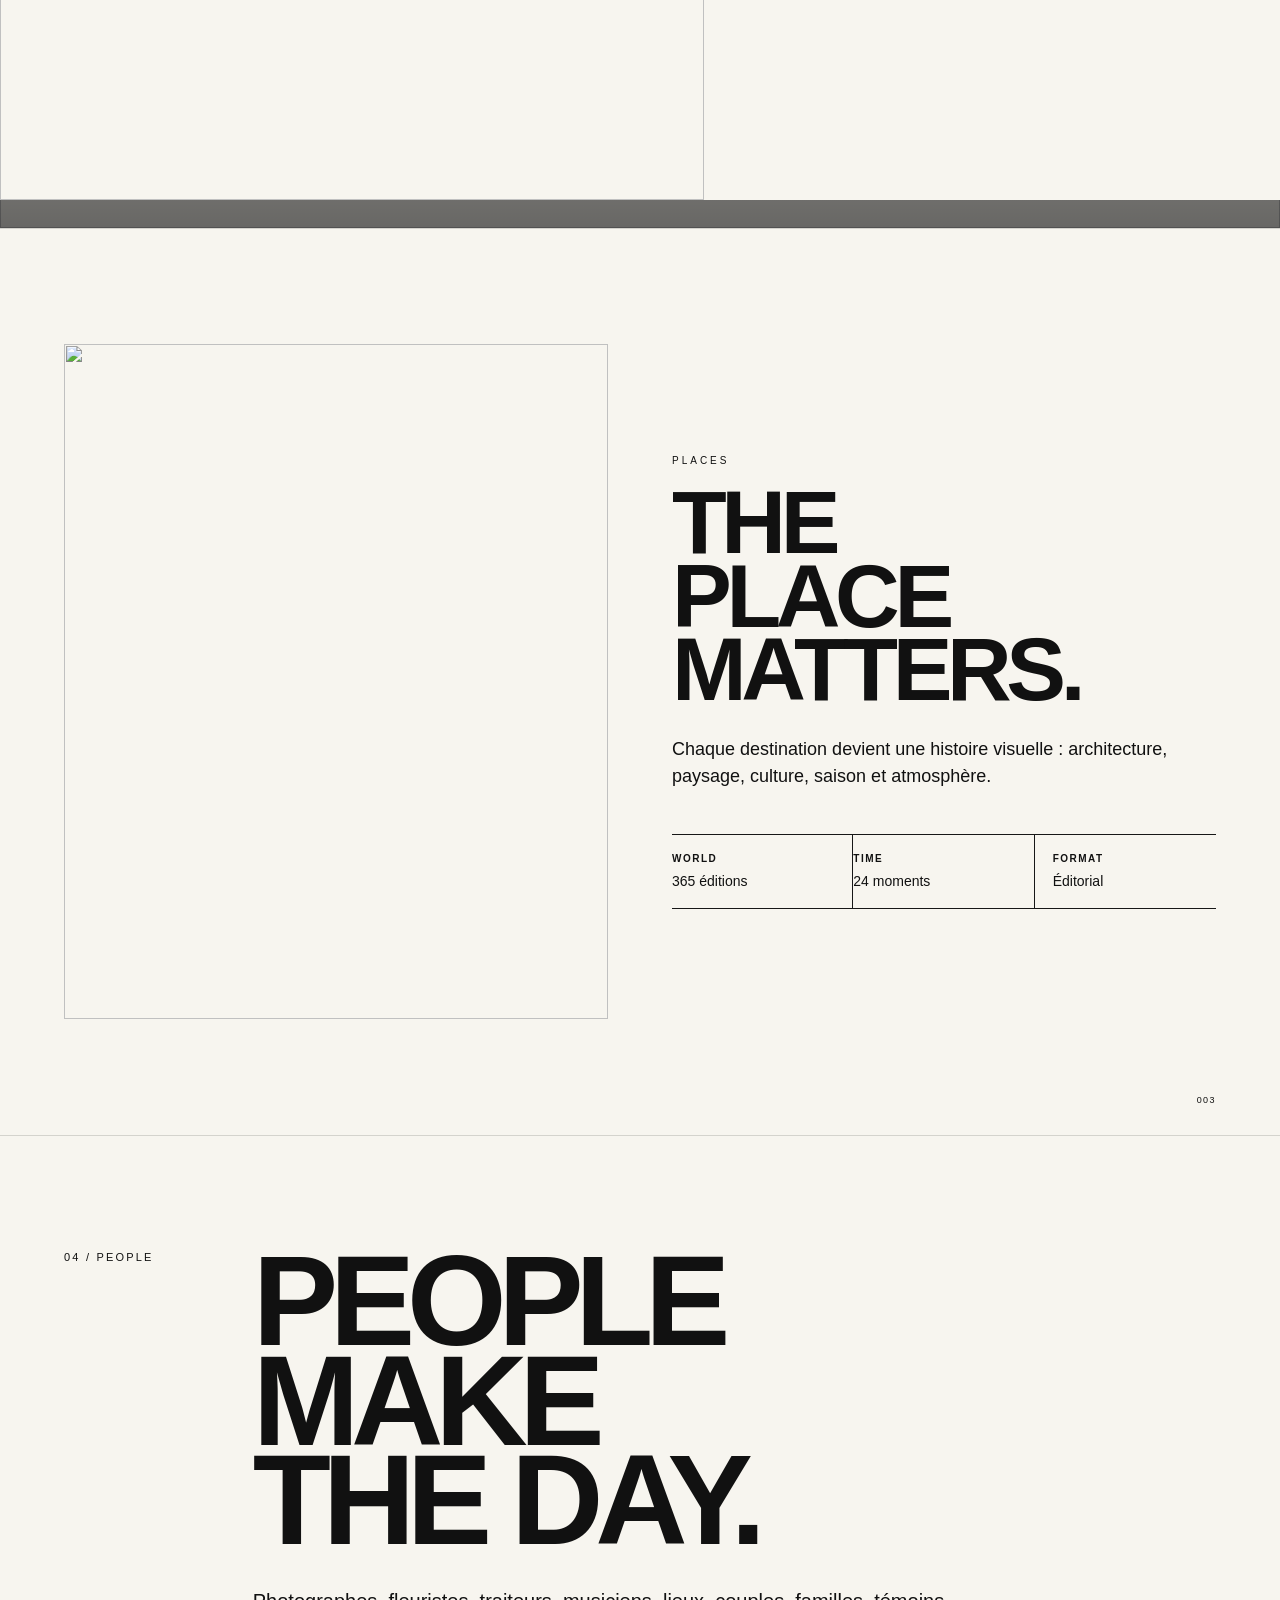
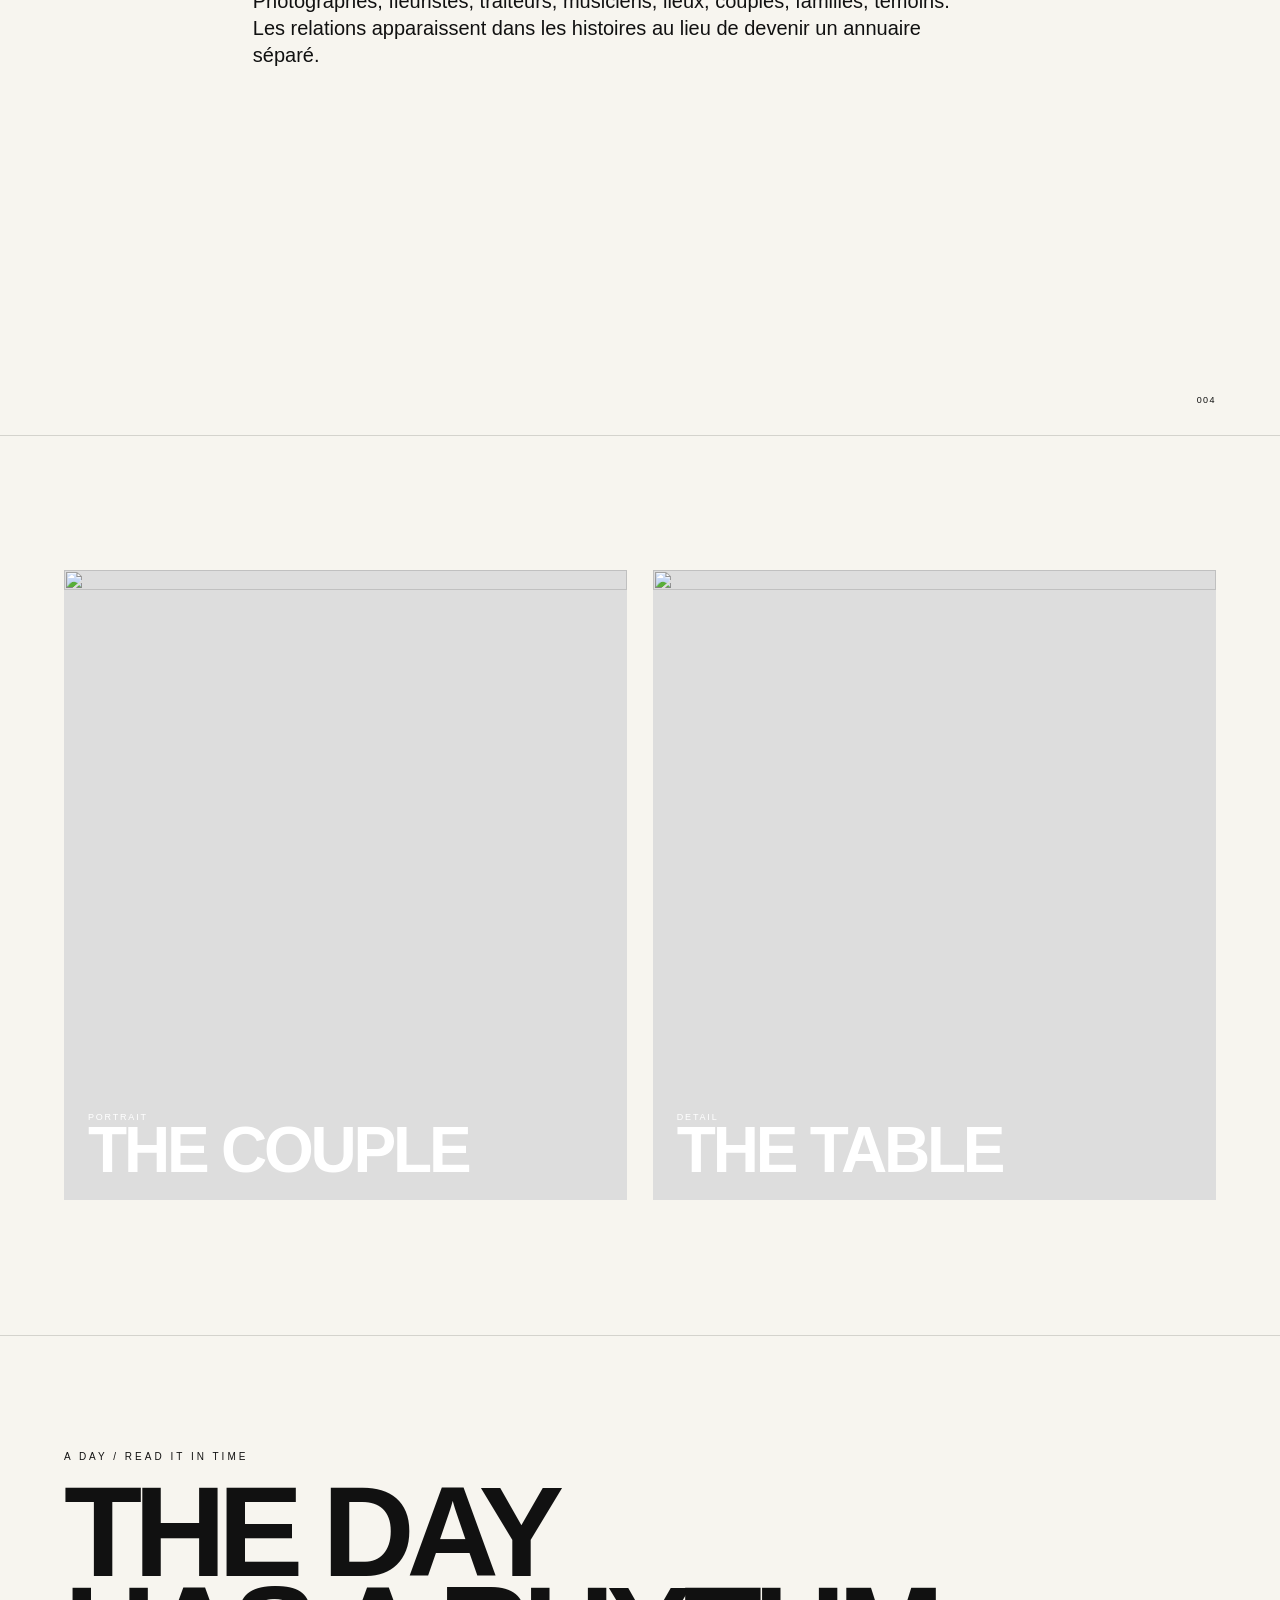
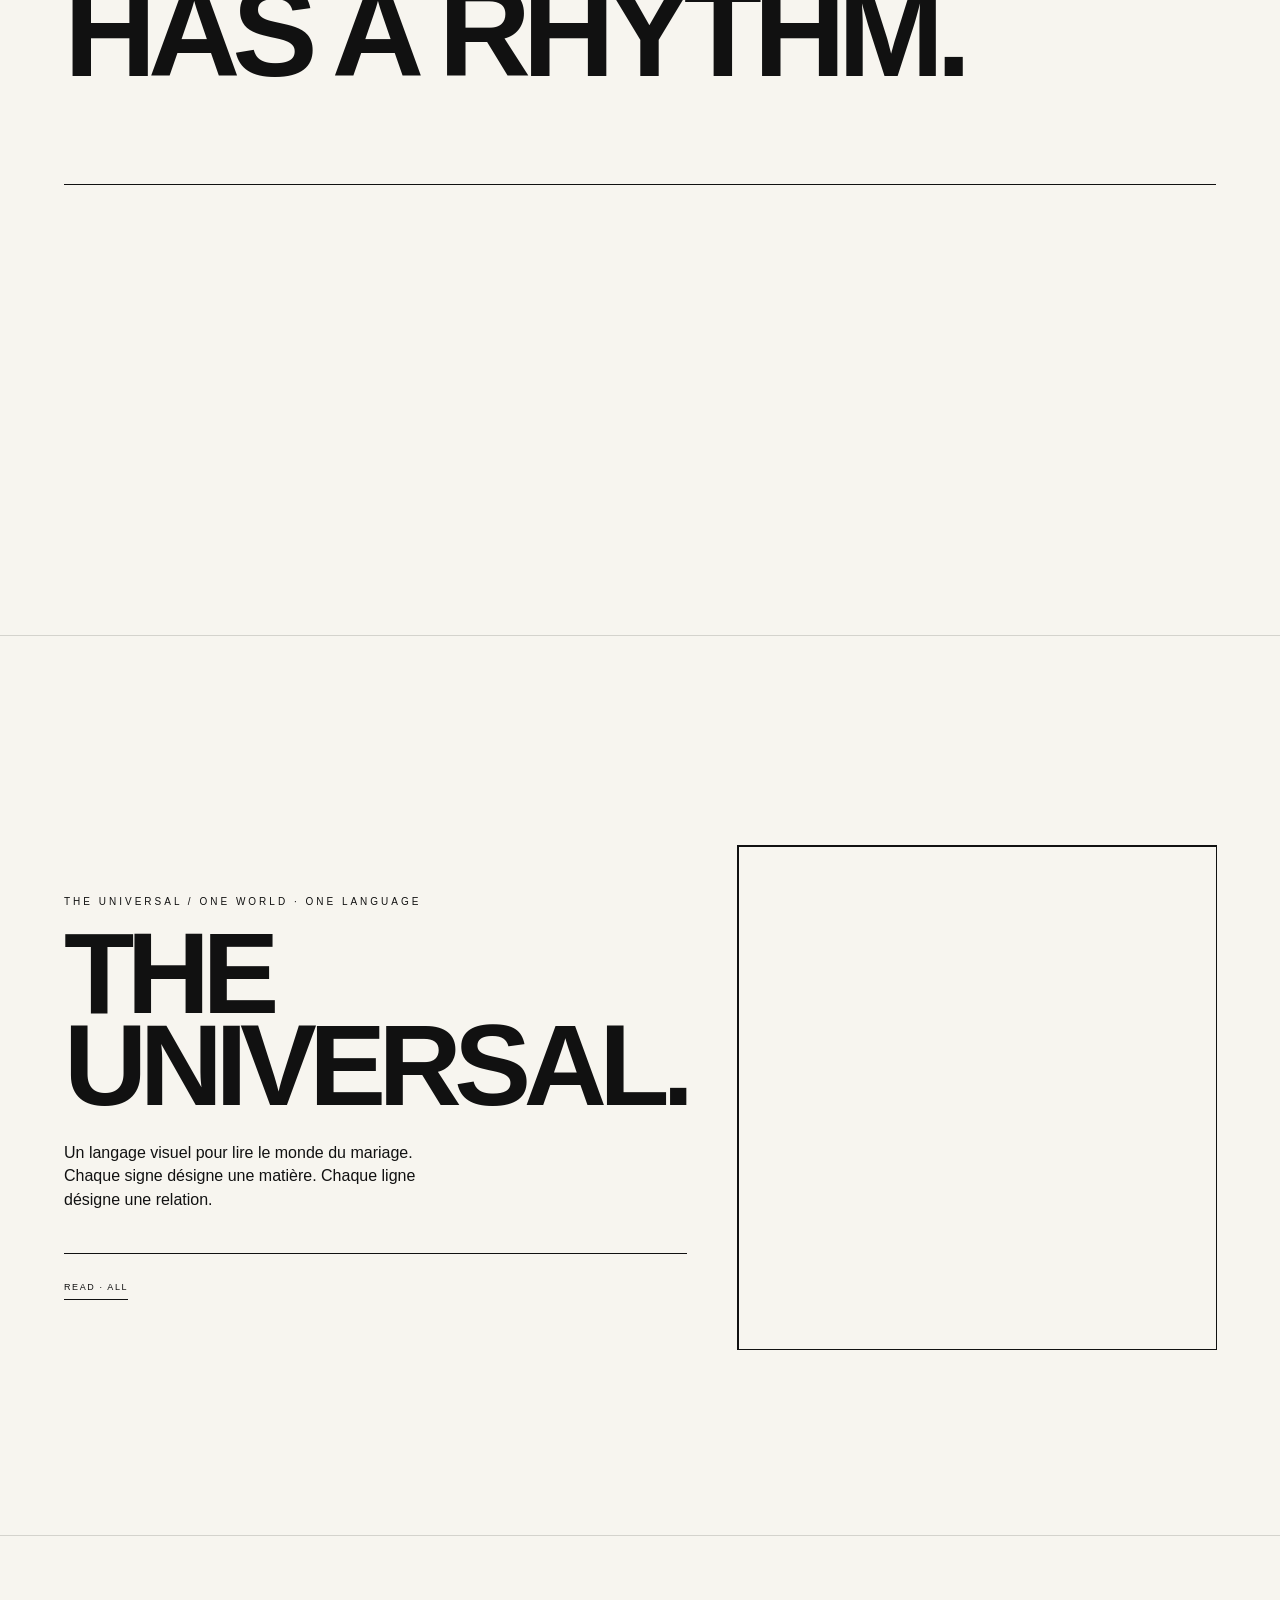
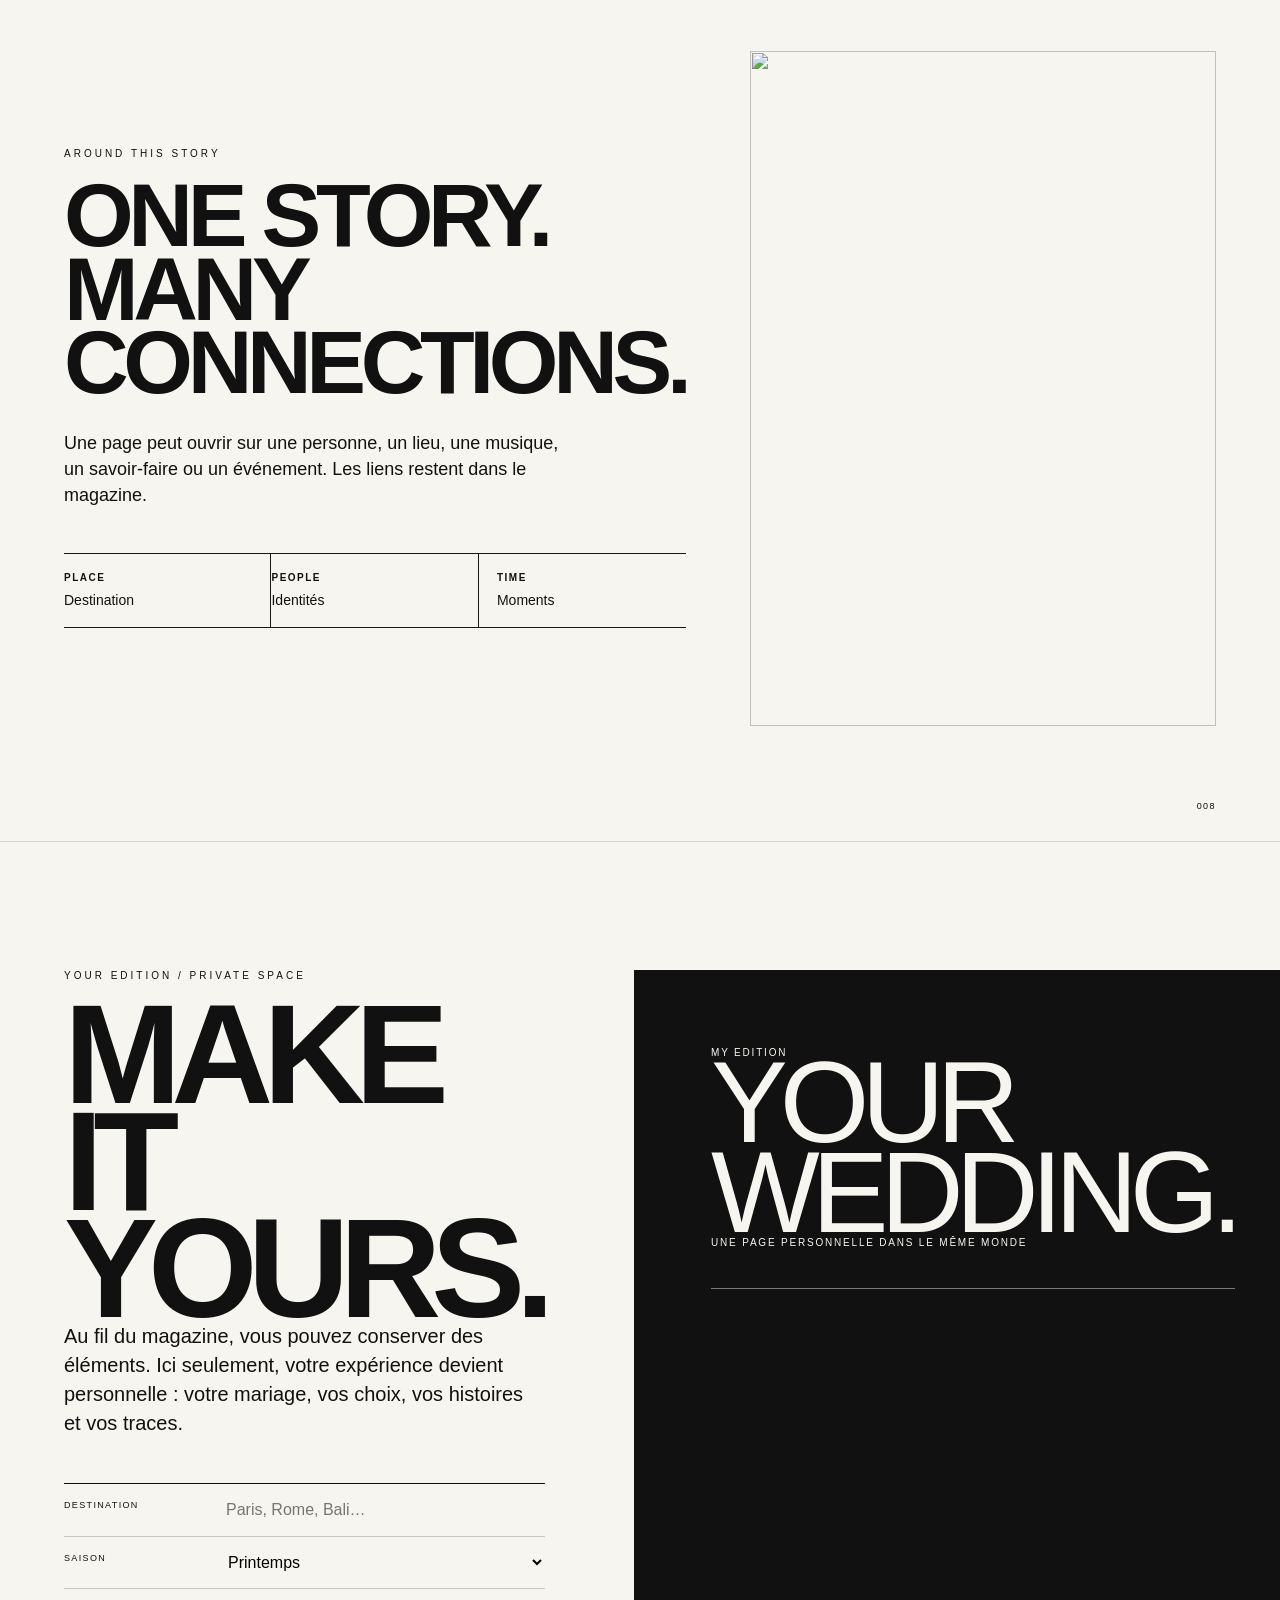
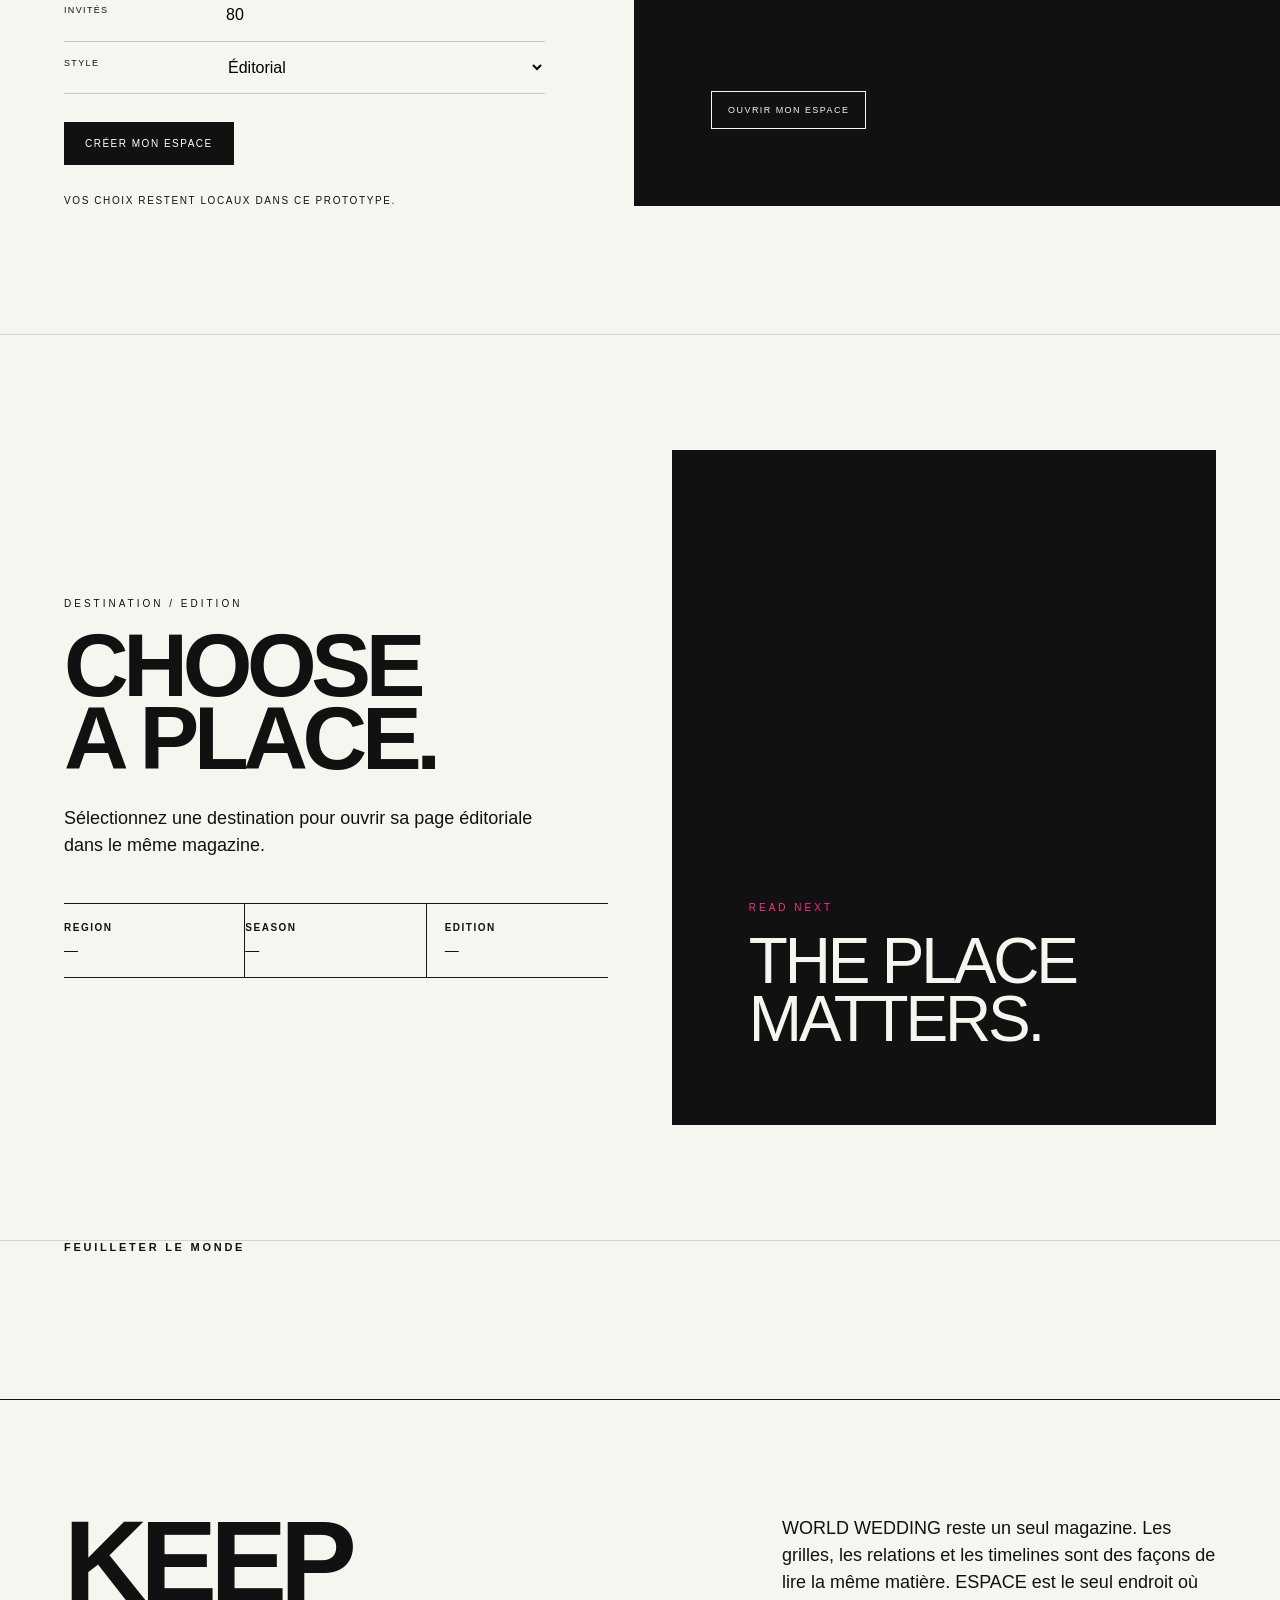
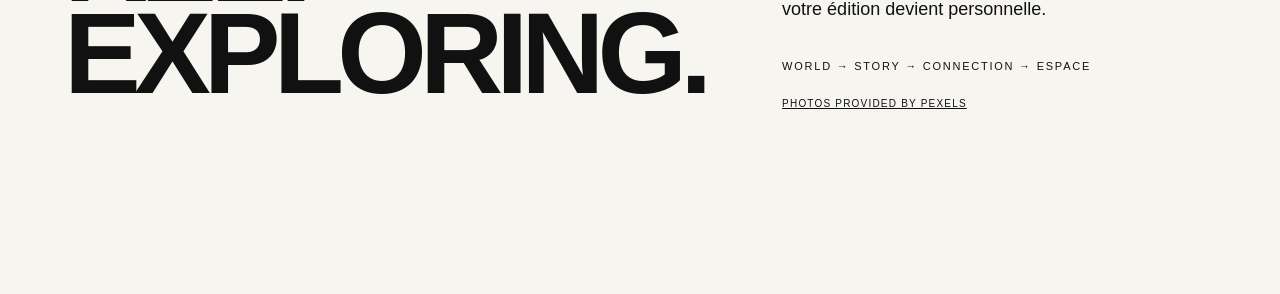
==== commit 2b5b8c5d: "Make The Universal the visual language of the magazine" ====
--- a/index.html
+++ b/index.html
@@ -19,7 +19,11 @@
 .type{grid-template-columns:.25fr 1.75fr;gap:4vw;align-items:start}.type .index{font-size:11px;letter-spacing:.2em}.type h2{font-size:clamp(58px,10vw,150px);line-height:.78;letter-spacing:-.065em}.type p{font-size:20px;line-height:1.35;max-width:720px;margin-top:38px}
 .cards{display:grid;grid-template-columns:repeat(2,1fr);gap:2vw}.card{min-height:70vh;position:relative;overflow:hidden;background:#ddd}.card img{width:100%;height:100%;object-fit:cover;display:block}.card .caption{position:absolute;left:24px;right:24px;bottom:24px;color:white}.card .caption strong{font-size:clamp(32px,5vw,75px);letter-spacing:-.05em;line-height:.82;display:block}.card .caption span{font-size:9px;letter-spacing:.2em;text-transform:uppercase}
 .destination-strip{padding:0 5vw 8vw}.destination-strip h3{font-size:11px;letter-spacing:.25em;text-transform:uppercase;margin-bottom:25px}.dest-row{display:flex;gap:18px;overflow-x:auto;padding-bottom:18px}.dest{flex:0 0 220px;height:300px;border:1px solid #111;background:white;position:relative;cursor:pointer;overflow:hidden}.dest img{width:100%;height:100%;object-fit:cover;filter:saturate(.85)}.dest .dtext{position:absolute;inset:auto 0 0;padding:18px;color:white;background:linear-gradient(transparent,rgba(0,0,0,.8))}.dest b{font-size:25px;display:block;letter-spacing:-.04em}.dest span{font-size:9px;text-transform:uppercase;letter-spacing:.16em}
-.editorial-grid{min-height:100vh;padding:9vw 5vw;display:grid;grid-template-columns:.35fr 1.65fr;gap:5vw;border-bottom:1px solid rgba(0,0,0,.14)}.editorial-grid h2{font-size:clamp(52px,9vw,135px);line-height:.8;letter-spacing:-.065em}.grid-stage{display:grid;grid-template-columns:repeat(19,1fr);grid-auto-rows:1fr;aspect-ratio:19/20;border-top:1px solid #111;border-left:1px solid #111;position:relative}.grid-links{position:absolute;inset:0;width:100%;height:100%;pointer-events:none;z-index:3}.grid-links line{stroke:var(--pink);stroke-width:.18;stroke-opacity:.72}.grid-cell{z-index:2}.grid-cell.connected{box-shadow:inset 0 0 0 1px var(--pink)}.grid-cell.focus-selected{background:var(--ink)!important;box-shadow:inset 0 0 0 2px var(--pink);z-index:5}.grid-cell.focus-selected:after{content:"";position:absolute;width:8px;height:8px;border-radius:50%;background:var(--pink);left:50%;top:50%;transform:translate(-50%,-50%)}.grid-cell.focus-related{background:rgba(255,43,138,.12)!important;box-shadow:inset 0 0 0 1px var(--pink);z-index:4}.grid-cell.focus-related:after{content:"";position:absolute;width:5px;height:5px;border-radius:50%;background:var(--pink);left:50%;top:50%;transform:translate(-50%,-50%)}.grid-cell.focus-muted{opacity:.16}.grid-links line.focus-edge{stroke:var(--ink);stroke-width:.42;stroke-opacity:1}.grid-links line.focus-edge-secondary{stroke:var(--pink);stroke-width:.28;stroke-opacity:.9}.grid-cell{border:0;border-right:1px solid rgba(17,17,17,.22);border-bottom:1px solid rgba(17,17,17,.22);min-width:0;min-height:0;position:relative;padding:0;background:transparent;appearance:none;cursor:default}.time-row[role="button"]{cursor:pointer}.time-row[role="button"]:hover b{color:var(--pink)}.time-row[role="button"]:focus-visible{outline:2px solid var(--pink);outline-offset:-2px}.grid-cell.hot{background:#111}.grid-cell.hot:after{content:"";position:absolute;width:6px;height:6px;border-radius:50%;background:var(--pink);left:50%;top:50%;transform:translate(-50%,-50%)}.grid-cell[data-object]{cursor:pointer}.grid-cell[data-object]:hover{background:var(--pink)}.grid-cell[data-object]:hover:after{background:#111}.grid-copy{font-size:17px;line-height:1.5;max-width:430px;margin-top:30px}.grid-label{font-size:9px;letter-spacing:.18em;text-transform:uppercase;margin-top:35px}
+.editorial-grid{min-height:100svh;padding:8vw 5vw 6vw;display:grid;grid-template-columns:.3fr 1.7fr;gap:4vw;border-bottom:1px solid rgba(0,0,0,.14);align-items:center}
+.universal-head{position:relative}.universal-head h2{font-size:clamp(58px,10vw,155px);line-height:.76;letter-spacing:-.07em}.universal-sub{font-size:16px;line-height:1.45;max-width:390px;margin-top:30px}.universal-alphabet{margin-top:42px;border-top:1px solid #111}.universal-filter{display:grid;grid-template-columns:34px 1fr;padding:11px 0;border:0;border-bottom:1px solid rgba(17,17,17,.18);background:transparent;text-align:left;cursor:pointer}.universal-filter:hover,.universal-filter.active{color:var(--pink)}.universal-symbol{font-size:18px;line-height:1}.universal-filter span:last-child{font-size:9px;letter-spacing:.15em;text-transform:uppercase}.universal-mode{display:inline-block;margin-top:28px;border:0;border-bottom:1px solid #111;background:transparent;padding:0 0 7px;text-transform:uppercase;letter-spacing:.18em;font-size:9px;cursor:pointer}.universal-mode:hover{color:var(--pink)}
+.grid-stage{box-shadow:0 0 0 1px #111}
+.grid-symbol{position:absolute;left:50%;top:50%;transform:translate(-50%,-50%);font-size:clamp(8px,1vw,15px);line-height:1;color:var(--pink);font-weight:700;pointer-events:none}.grid-index{position:absolute;right:3px;bottom:2px;font-size:6px;letter-spacing:.05em;color:rgba(247,245,239,.55);pointer-events:none}.grid-cell.hot{background:#111}.grid-cell.hot:after{display:none}.grid-cell[data-semantic="timeline"] .grid-symbol{font-size:clamp(7px,1vw,13px)}.grid-cell[data-object]:hover .grid-symbol{color:#111}.grid-cell.type-muted{opacity:.08}.grid-cell.type-active{background:rgba(255,43,138,.08)!important;box-shadow:inset 0 0 0 1px var(--pink)}.grid-cell.type-active .grid-symbol{color:var(--pink)}
+.editorial-grid h2{font-size:clamp(52px,9vw,135px);line-height:.8;letter-spacing:-.065em}.editorial-grid h2{font-size:clamp(52px,9vw,135px);line-height:.8;letter-spacing:-.065em}.grid-stage{display:grid;grid-template-columns:repeat(19,1fr);grid-auto-rows:1fr;aspect-ratio:19/20;border-top:1px solid #111;border-left:1px solid #111;position:relative}.grid-links{position:absolute;inset:0;width:100%;height:100%;pointer-events:none;z-index:3}.grid-links line{stroke:var(--pink);stroke-width:.18;stroke-opacity:.72}.grid-cell{z-index:2}.grid-cell.connected{box-shadow:inset 0 0 0 1px var(--pink)}.grid-cell.focus-selected{background:var(--ink)!important;box-shadow:inset 0 0 0 2px var(--pink);z-index:5}.grid-cell.focus-selected:after{content:"";position:absolute;width:8px;height:8px;border-radius:50%;background:var(--pink);left:50%;top:50%;transform:translate(-50%,-50%)}.grid-cell.focus-related{background:rgba(255,43,138,.12)!important;box-shadow:inset 0 0 0 1px var(--pink);z-index:4}.grid-cell.focus-related:after{content:"";position:absolute;width:5px;height:5px;border-radius:50%;background:var(--pink);left:50%;top:50%;transform:translate(-50%,-50%)}.grid-cell.focus-muted{opacity:.16}.grid-links line.focus-edge{stroke:var(--ink);stroke-width:.42;stroke-opacity:1}.grid-links line.focus-edge-secondary{stroke:var(--pink);stroke-width:.28;stroke-opacity:.9}.grid-cell{border:0;border-right:1px solid rgba(17,17,17,.22);border-bottom:1px solid rgba(17,17,17,.22);min-width:0;min-height:0;position:relative;padding:0;background:transparent;appearance:none;cursor:default}.time-row[role="button"]{cursor:pointer}.time-row[role="button"]:hover b{color:var(--pink)}.time-row[role="button"]:focus-visible{outline:2px solid var(--pink);outline-offset:-2px}.grid-cell.hot{background:#111}.grid-cell.hot:after{content:"";position:absolute;width:6px;height:6px;border-radius:50%;background:var(--pink);left:50%;top:50%;transform:translate(-50%,-50%)}.grid-cell[data-object]{cursor:pointer}.grid-cell[data-object]:hover{background:var(--pink)}.grid-cell[data-object]:hover:after{background:#111}.grid-copy{font-size:17px;line-height:1.5;max-width:430px;margin-top:30px}.grid-label{font-size:9px;letter-spacing:.18em;text-transform:uppercase;margin-top:35px}
 .timeline-editorial{min-height:100vh;padding:9vw 5vw;border-bottom:1px solid rgba(0,0,0,.14)}.timeline-editorial h2{font-size:clamp(55px,10vw,150px);line-height:.78;letter-spacing:-.065em;max-width:1000px}.timeline-line{margin-top:8vw;border-top:1px solid #111}.time-row{display:grid;grid-template-columns:120px 1fr 1fr;gap:25px;padding:24px 0;border-bottom:1px solid rgba(17,17,17,.2);align-items:baseline}.time-row time{font-size:12px;letter-spacing:.12em}.time-row b{font-size:clamp(22px,3vw,42px);letter-spacing:-.04em}.time-row span{font-size:13px;line-height:1.4;max-width:380px}
 .mirror-editorial{min-height:100vh;padding:10vw 5vw;display:grid;grid-template-columns:1fr 1fr;gap:7vw;border-bottom:1px solid rgba(0,0,0,.14)}.mirror-editorial h2{font-size:clamp(60px,11vw,160px);line-height:.76;letter-spacing:-.07em}.mirror-editorial p{font-size:20px;line-height:1.45;max-width:500px}.mirror-form{margin-top:45px;border-top:1px solid #111}.mirror-field{display:grid;grid-template-columns:140px 1fr;padding:16px 0;border-bottom:1px solid rgba(17,17,17,.2);gap:20px}.mirror-field label{font-size:9px;letter-spacing:.15em;text-transform:uppercase}.mirror-field input,.mirror-field select{border:0;background:transparent;font-size:16px;outline:none}.mirror-action{margin-top:28px;border:1px solid #111;background:#111;color:white;padding:15px 20px;text-transform:uppercase;letter-spacing:.15em;font-size:10px;cursor:pointer}.mirror-preview{min-height:70vh;background:#111;color:#f7f5ef;padding:6vw;display:flex;flex-direction:column;justify-content:space-between}.mirror-preview .big{font-size:clamp(55px,9vw,130px);line-height:.78;letter-spacing:-.07em}.mirror-preview .small{font-size:10px;letter-spacing:.18em;text-transform:uppercase}.edition-list{margin-top:40px;border-top:1px solid rgba(247,245,239,.45)}.edition-item{display:grid;grid-template-columns:70px 1fr auto;gap:16px;padding:14px 0;border-bottom:1px solid rgba(247,245,239,.22);align-items:baseline}.edition-item b{font-size:10px;letter-spacing:.14em}.edition-item span{font-size:14px}.edition-item em{font-size:9px;letter-spacing:.14em;text-transform:uppercase;font-style:normal;opacity:.65}.space-open{margin-top:22px;border:1px solid #f7f5ef;background:transparent;color:#f7f5ef;padding:13px 16px;text-transform:uppercase;letter-spacing:.16em;font-size:9px;cursor:pointer}.space-open:hover{background:#f7f5ef;color:#111}.space-note{font-size:10px;letter-spacing:.16em;text-transform:uppercase;margin-top:30px}
 .footer{min-height:55vh;padding:9vw 5vw;display:grid;grid-template-columns:1fr 1fr;gap:6vw;border-top:1px solid #111}.footer h2{font-size:clamp(50px,9vw,130px);line-height:.8;letter-spacing:-.06em}.footer p{font-size:18px;line-height:1.5;max-width:480px}
@@ -50,7 +54,7 @@
 
 <section class="timeline-editorial"><div class="kicker">A DAY / READ IT IN TIME</div><h2>THE DAY<br>HAS A RHYTHM.</h2><div class="timeline-line" id="magTimeline"></div></section>
 
-<section id="grid" class="editorial-grid"><div><div class="kicker">STRUCTURE / ONE SOURCE</div><h2>EVERYTHING<br>IS<br>CONNECTED.</h2><p class="grid-copy">La grille n'est pas un autre site. C'est une page du magazine qui révèle la structure cachée des histoires : lieux, personnes, moments et relations peuvent occuper une même matière.</p><div class="grid-label">Une convention visuelle · pas une vérité scientifique</div></div><div><div class="grid-stage" id="magGrid" aria-label="Grille éditoriale"></div></div><div class="page-number">007</div></section>
+<section id="grid" class="editorial-grid"><div class="universal-head"><div class="kicker">THE UNIVERSAL / ONE WORLD · ONE LANGUAGE</div><h2>THE<br>UNIVERSAL.</h2><p class="universal-sub">Un langage visuel pour lire le monde du mariage. Chaque signe désigne une matière. Chaque ligne désigne une relation.</p><div id="universalAlphabet" class="universal-alphabet" aria-label="Alphabet universel"></div><button class="universal-mode" type="button" onclick="clearGridFocus()">READ · ALL</button></div><div><div class="grid-stage" id="magGrid" aria-label="The Universal — langage visuel du magazine"></div></div><div class="page-number">007</div></section>
 
 <section class="spread split"><div class="copy"><div class="kicker">AROUND THIS STORY</div><h2>ONE STORY.<br>MANY<br>CONNECTIONS.</h2><p>Une page peut ouvrir sur une personne, un lieu, une musique, un savoir-faire ou un événement. Les liens restent dans le magazine.</p><div class="factline"><div class="fact"><b>PLACE</b><span>Destination</span></div><div class="fact"><b>PEOPLE</b><span>Identités</span></div><div class="fact"><b>TIME</b><span>Moments</span></div></div></div><div class="image"><img src="https://picsum.photos/seed/worldwedding-connections/1200/1500" data-media-query="wedding people connection" data-media-orientation="portrait" alt=""></div><div class="page-number">008</div></section>
 
@@ -79,7 +83,25 @@
 async function attachMediaToObject(object,query,orientation='portrait'){if(!object||!window.WW_MEDIA)return object;try{const photos=await WW_MEDIA.search(query,orientation);const photo=photos[0];if(photo&&window.WORLD_OBJECT){const mediaId='media:pexels-'+photo.id;const media=window.WORLD_OBJECT.upsert(window.WORLD_OBJECT.create('media',{id:mediaId,name:photo.alt||query,source:'Pexels',sourceId:photo.id,editorial:{keywords:[query],media:{photo:photo.src,photographer:photo.photographer,photographerUrl:photo.photographerUrl,pexelsUrl:photo.pexelsUrl}},relations:{media:[]}}, {origin:'Pexels',status:'external',verified:true}));window.WORLD_OBJECT.relate(object.id,'media',mediaId);const reverseType={destination:'places',place:'places',service:'services',person:'people',people:'people',event:'events',media:'media',timeline:'timeline',wedding:'weddings'}[object.type]||'places';window.WORLD_OBJECT.relate(mediaId,reverseType,object.id);return media;}}catch{}return null;}
 async function openDestination(d){currentDestinationId=d.id;let destinationObject=null;if(window.WORLD_OBJECT){destinationObject=window.WORLD_OBJECT.destination(d);window.WORLD_OBJECT.upsert(destinationObject);destinationMoments(d).forEach(m=>{const momentId='timeline:moment-'+m.time.replace(':','');window.WORLD_OBJECT.upsert(window.WORLD_OBJECT.create('timeline',{id:momentId,name:m.title,editorial:{keywords:[m.time,m.title],description:m.desc},relations:{timeline:[]}}, {origin:'WORLD_WEDDING_TIMELINE',status:'editorial',verified:false}));if(window.WORLD_OBJECT.relate)window.WORLD_OBJECT.relate(destinationObject.id,'timeline',momentId);});}attachMediaToObject(destinationObject,d.name+' '+(d.country||'')+' wedding','portrait');$('story-kicker').textContent=(d.country||'WORLD')+' · '+(d.region||'');$('story-title').innerHTML=String(d.name||'PLACE').replace(/\s+/g,'<br>');$('story-copy').textContent='Cette destination est une mini-édition du magazine : territoire, saison, matière éditoriale et rythme de la journée. Les informations commerciales ou pratiques restent à vérifier auprès de sources réelles.';$('story-region').textContent=d.region||'—';$('story-season').textContent=d.season||'—';$('story-id').textContent=String(d.id).padStart(3,'0')+' / 365';$('story-keywords').innerHTML=(d.keywords||['THE PLACE','MATTERS.']).slice(0,4).map(escEditorial).join('<br>');const drawerImg=$('drawer-img');drawerImg.src='https://picsum.photos/seed/ww-mag-'+d.id+'-detail/1400/1800';drawerImg.alt=d.name;$('drawer-credit').textContent='';if(window.WW_MEDIA){WW_MEDIA.search(d.name+' '+(d.country||'')+' wedding','portrait').then(photos=>{const photo=photos[0];if(photo){WW_MEDIA.apply(drawerImg,photo);$('drawer-credit').innerHTML=WW_MEDIA.credit(photo);}}).catch(()=>{});}$('drawer-kicker').textContent=(d.country||'WORLD')+' · '+(d.region||'')+' · EDITION';$('drawer-title').textContent=d.name;$('drawer-desc').textContent=(d.keywords||[]).join(' · ')||'Destination wedding · World Wedding';renderDestinationDetails(d);let alreadySaved=false;try{const w=JSON.parse(localStorage.getItem('ww-my-wedding-v1')||'{}')||{};alreadySaved=(w.savedObjects||[]).some(x=>String(x.id)===String('destination:'+d.id));}catch{}setDrawerAction(alreadySaved?'ADDED TO MY EDITION':'ADD TO MY EDITION',saveDestinationToWedding,alreadySaved);$('drawer').classList.add('open');$('drawer').setAttribute('aria-hidden','false');document.body.style.overflow='hidden';document.getElementById('destination-story').scrollIntoView({behavior:'smooth',block:'center'});}
 function closeDestination(){$('drawer').classList.remove('open');$('drawer').setAttribute('aria-hidden','true');document.body.style.overflow='';}
-function renderGrid(){const grid=$('magGrid');if(!grid)return;const objects=window.WORLD_OBJECT?.all?.()||[];const byCell=new Map();const byObject=new Map();objects.forEach(o=>{const p=window.WORLD_OBJECT_GRID?.project(o);if(p&&!byCell.has(p.number)){byCell.set(p.number,o);byObject.set(o.id,p.number);}});grid.innerHTML='';const cols=window.matchMedia('(max-width: 800px)').matches?10:19;const rows=Math.ceil(365/cols);const svg=document.createElementNS('http://www.w3.org/2000/svg','http://www.w3.org/2000/svg');svg.setAttribute('class','grid-links');svg.setAttribute('viewBox','0 0 100 100');svg.setAttribute('preserveAspectRatio','none');grid.appendChild(svg);for(let i=1;i<=365;i++){const c=document.createElement('button');c.type='button';c.className='grid-cell'+(byCell.has(i)?' hot':'');c.setAttribute('aria-label',byCell.has(i)?'Ouvrir '+(byCell.get(i).identity?.name||'élément'):'Cellule '+i);if(byCell.has(i)){c.dataset.object=byCell.get(i).id;c.onclick=()=>openWorldObject(byCell.get(i));}grid.appendChild(c);}const center=n=>({x:(((n-1)%cols)+.5)/cols*100,y:(Math.floor((n-1)/cols)+.5)/rows*100});const drawn=new Set();objects.forEach(o=>{const from=byObject.get(o.id);if(!from)return;Object.values(o.relations||{}).flat().forEach(targetId=>{const to=byObject.get(targetId);if(!to||from===to)return;const key=[o.id,targetId].sort().join('|');if(drawn.has(key))return;drawn.add(key);const a=center(from),b=center(to);const line=document.createElementNS('http://www.w3.org/2000/svg','line');line.setAttribute('x1',a.x);line.setAttribute('y1',a.y);line.setAttribute('x2',b.x);line.setAttribute('y2',b.y);line.dataset.edge=key;svg.appendChild(line);const fromCell=grid.querySelector('[data-object="'+CSS.escape(o.id)+'"]');const toCell=grid.querySelector('[data-object="'+CSS.escape(targetId)+'"]');if(fromCell)fromCell.classList.add('connected');if(toCell)toCell.classList.add('connected');});});} function focusGridObject(o){const grid=$('magGrid');if(!grid||!o)return;const related=new Set();Object.values(o.relations||{}).flat().forEach(id=>related.add(id));const reverse=window.WORLD_OBJECT?.all?.()||[];reverse.forEach(candidate=>{Object.values(candidate.relations||{}).flat().forEach(id=>{if(id===o.id)related.add(candidate.id);});});grid.querySelectorAll('.grid-cell').forEach(cell=>{cell.classList.remove('focus-selected','focus-related','focus-muted');if(cell.dataset.object){if(cell.dataset.object===o.id)cell.classList.add('focus-selected');else if(related.has(cell.dataset.object))cell.classList.add('focus-related');else cell.classList.add('focus-muted');}});grid.querySelectorAll('.grid-links line').forEach(line=>{line.classList.remove('focus-edge','focus-edge-secondary');const edge=(line.dataset.edge||'').split('|');if(edge.includes(o.id))line.classList.add('focus-edge');else if(edge.some(id=>related.has(id)))line.classList.add('focus-edge-secondary');});}
+function semanticSymbol(type){return ({person:'●',people:'●',place:'◆',destination:'◆',timeline:'▲',service:'◇',event:'✦',media:'■',wedding:'◎'})[type]||'•';}
+function semanticLabel(type){return ({person:'PERSONNES',people:'PERSONNES',place:'LIEUX',destination:'LIEUX',timeline:'TEMPS',service:'SERVICES',event:'ÉVÉNEMENTS',media:'IMAGES',wedding:'ÉDITION'})[type]||String(type||'MATIÈRE').toUpperCase();}
+function renderUniversalAlphabet(objects){
+ const root=$('universalAlphabet');if(!root)return;
+ const types=[...new Set(objects.map(o=>window.WORLD_OBJECT_GRID?.project(o)?.semanticType||o.type).filter(Boolean))];
+ root.innerHTML=types.map(type=>'<button class="universal-filter" type="button" data-filter="'+escEditorial(type)+'" onclick="filterUniversalType(\''+String(type).replace(/'/g,"\\'")+'\')"><span class="universal-symbol">'+semanticSymbol(type)+'</span><span>'+semanticLabel(type)+'</span></button>').join('');
+}
+function filterUniversalType(type){
+ const grid=$('magGrid');if(!grid)return;
+ grid.querySelectorAll('.universal-filter').forEach(b=>b.classList.toggle('active',b.dataset.filter===type));
+ grid.querySelectorAll('.grid-cell').forEach(cell=>{
+   cell.classList.remove('type-muted','type-active');
+   if(cell.dataset.object){
+     if(cell.dataset.semantic===type)cell.classList.add('type-active');else cell.classList.add('type-muted');
+   }
+ });
+}
+function renderGrid(){const grid=$('magGrid');if(!grid)return;const objects=window.WORLD_OBJECT?.all?.()||[];const byCell=new Map();const byObject=new Map();objects.forEach(o=>{const p=window.WORLD_OBJECT_GRID?.project(o);if(p&&!byCell.has(p.number)){byCell.set(p.number,o);byObject.set(o.id,p.number);}});grid.innerHTML='';const cols=window.matchMedia('(max-width: 800px)').matches?10:19;const rows=Math.ceil(365/cols);const svg=document.createElementNS('http://www.w3.org/2000/svg','http://www.w3.org/2000/svg');svg.setAttribute('class','grid-links');svg.setAttribute('viewBox','0 0 100 100');svg.setAttribute('preserveAspectRatio','none');grid.appendChild(svg);for(let i=1;i<=365;i++){const c=document.createElement('button');c.type='button';const object=byCell.get(i);const semantic=object?(window.WORLD_OBJECT_GRID?.project(object)?.semanticType||object.type):null;c.className='grid-cell'+(object?' hot':'');c.setAttribute('aria-label',object?'Ouvrir '+(object.identity?.name||'élément')+' · '+semanticLabel(semantic):'Cellule '+i);if(object){c.dataset.object=object.id;c.dataset.semantic=semantic;c.innerHTML='<span class="grid-symbol" aria-hidden="true">'+semanticSymbol(semantic)+'</span><span class="grid-index" aria-hidden="true">'+i+'</span>';c.onclick=()=>openWorldObject(object);}grid.appendChild(c);}renderUniversalAlphabet(objects);
+const center=n=>({x:(((n-1)%cols)+.5)/cols*100,y:(Math.floor((n-1)/cols)+.5)/rows*100});const drawn=new Set();objects.forEach(o=>{const from=byObject.get(o.id);if(!from)return;Object.values(o.relations||{}).flat().forEach(targetId=>{const to=byObject.get(targetId);if(!to||from===to)return;const key=[o.id,targetId].sort().join('|');if(drawn.has(key))return;drawn.add(key);const a=center(from),b=center(to);const line=document.createElementNS('http://www.w3.org/2000/svg','line');line.setAttribute('x1',a.x);line.setAttribute('y1',a.y);line.setAttribute('x2',b.x);line.setAttribute('y2',b.y);line.dataset.edge=key;svg.appendChild(line);const fromCell=grid.querySelector('[data-object="'+CSS.escape(o.id)+'"]');const toCell=grid.querySelector('[data-object="'+CSS.escape(targetId)+'"]');if(fromCell)fromCell.classList.add('connected');if(toCell)toCell.classList.add('connected');});});} function focusGridObject(o){const grid=$('magGrid');if(!grid||!o)return;const related=new Set();Object.values(o.relations||{}).flat().forEach(id=>related.add(id));const reverse=window.WORLD_OBJECT?.all?.()||[];reverse.forEach(candidate=>{Object.values(candidate.relations||{}).flat().forEach(id=>{if(id===o.id)related.add(candidate.id);});});grid.querySelectorAll('.grid-cell').forEach(cell=>{cell.classList.remove('focus-selected','focus-related','focus-muted');if(cell.dataset.object){if(cell.dataset.object===o.id)cell.classList.add('focus-selected');else if(related.has(cell.dataset.object))cell.classList.add('focus-related');else cell.classList.add('focus-muted');}});grid.querySelectorAll('.grid-links line').forEach(line=>{line.classList.remove('focus-edge','focus-edge-secondary');const edge=(line.dataset.edge||'').split('|');if(edge.includes(o.id))line.classList.add('focus-edge');else if(edge.some(id=>related.has(id)))line.classList.add('focus-edge-secondary');});}
 function clearGridFocus(){const grid=$('magGrid');if(!grid)return;grid.querySelectorAll('.grid-cell').forEach(cell=>cell.classList.remove('focus-selected','focus-related','focus-muted'));grid.querySelectorAll('.grid-links line').forEach(line=>line.classList.remove('focus-edge','focus-edge-secondary'));}
 function openWorldObject(o){if(!o)return;focusGridObject(o);const type=o.type||o.sourceType;if(type==='destination'){const d=(window.WORLD_WEDDING_DESTINATIONS||[]).find(x=>String(x.id)===String(o.sourceId));if(d)openDestination(d);else openObjectDrawer(o);}else openObjectDrawer(o);} function relationLabel(type){return ({places:'LIEU',destinations:'DESTINATION',people:'PERSONNE',services:'PRESTATAIRE',events:'ÉVÉNEMENT',media:'IMAGE',timeline:'MOMENT',weddings:'ÉDITION'})[type]||type.toUpperCase();} function openRelatedObject(id){const target=window.WORLD_OBJECT?.get?.(id);if(!target)return;openWorldObject(target);} function renderRelationLinks(o){const relations=o.relations||{};const entries=[];Object.entries(relations).forEach(([type,ids])=>(Array.isArray(ids)?ids:[]).forEach(id=>{const target=window.WORLD_OBJECT?.get?.(id);if(target)entries.push({type,target});}));if(!entries.length)return '';const unique=new Map(entries.map(x=>[x.type+'|'+x.target.id,x]));return '<div class="relation-links"><div class="relation-links-title">DANS LA MÊME HISTOIRE</div>'+[...unique.values()].slice(0,12).map(x=>'<button class="relation-link" type="button" onclick="openRelatedObject(\''+String(x.target.id).replace(/'/g,"\\'")+'\')"><small>'+escEditorial(relationLabel(x.type))+'</small><span>'+escEditorial(x.target.identity?.name||x.target.name||x.target.sourceId||x.target.id)+'</span></button>').join('')+'</div>';} function openObjectDrawer(o){currentDestinationId=null;const drawerImg=$('drawer-img');drawerImg.src='https://picsum.photos/seed/ww-object-'+encodeURIComponent(o.id||'object')+'/1400/1800';drawerImg.alt=o.identity?.name||'World Wedding';$('drawer-credit').textContent='';if(window.WW_MEDIA){WW_MEDIA.search((o.identity?.name||o.name||'wedding')+' wedding','portrait').then(photos=>{const photo=photos[0];if(photo){WW_MEDIA.apply(drawerImg,photo);$('drawer-credit').innerHTML=WW_MEDIA.credit(photo);}}).catch(()=>{});}$('drawer-kicker').textContent=(o.type||'WORLD OBJECT').toUpperCase();$('drawer-title').textContent=o.identity?.name||o.name||'ELEMENT';$('drawer-desc').textContent='Cet élément appartient à la même matière éditoriale. Les relations et la provenance restent liées à la source de vérité WorldObject.';$('drawer-details').innerHTML='<div class="drawer-fact"><b>TYPE</b><span>'+escEditorial(o.type||'—')+'</span></div><div class="drawer-fact"><b>RELATIONS</b><span>'+escEditorial(String(Object.values(o.relations||{}).flat().length))+' élément(s) lié(s)</span></div><div class="drawer-fact"><b>SOURCE</b><span>'+escEditorial(o.source||o.provenance?.origin||'WORLD WEDDING')+'</span></div>'+renderRelationLinks(o);setDrawerAction('FERMER',closeDestination);$('drawer').classList.add('open');$('drawer').setAttribute('aria-hidden','false');document.body.style.overflow='hidden';} function setDrawerAction(label,handler,disabled=false){const cta=document.querySelector('.drawer-copy .cta');if(!cta)return;cta.textContent=label;cta.disabled=disabled;cta.onclick=handler;}
 async function openMoment(m){currentDestinationId=null;const drawerImg=$('drawer-img');drawerImg.src='https://picsum.photos/seed/ww-moment-'+encodeURIComponent(m.time)+'-'+encodeURIComponent(m.title)+'/1400/1800';drawerImg.alt=m.title;$('drawer-credit').textContent='';if(window.WW_MEDIA){WW_MEDIA.search('wedding '+m.title,'portrait').then(photos=>{const photo=photos[0];if(photo){WW_MEDIA.apply(drawerImg,photo);$('drawer-credit').innerHTML=WW_MEDIA.credit(photo);}}).catch(()=>{});}$('drawer-kicker').textContent=m.time+' · MOMENT';$('drawer-title').textContent=m.title;$('drawer-desc').textContent=m.desc+' Ce moment est un objet de timeline du même magazine, pas une nouvelle application.';if(window.WORLD_OBJECT){const momentId='timeline:moment-'+m.time.replace(':','');const moment=window.WORLD_OBJECT.get(momentId);if(moment)attachMediaToObject(moment,'wedding '+m.title,'portrait');}setDrawerAction('FERMER LE MOMENT',closeDestination);$('drawer').classList.add('open');$('drawer').setAttribute('aria-hidden','false');document.body.style.overflow='hidden';}
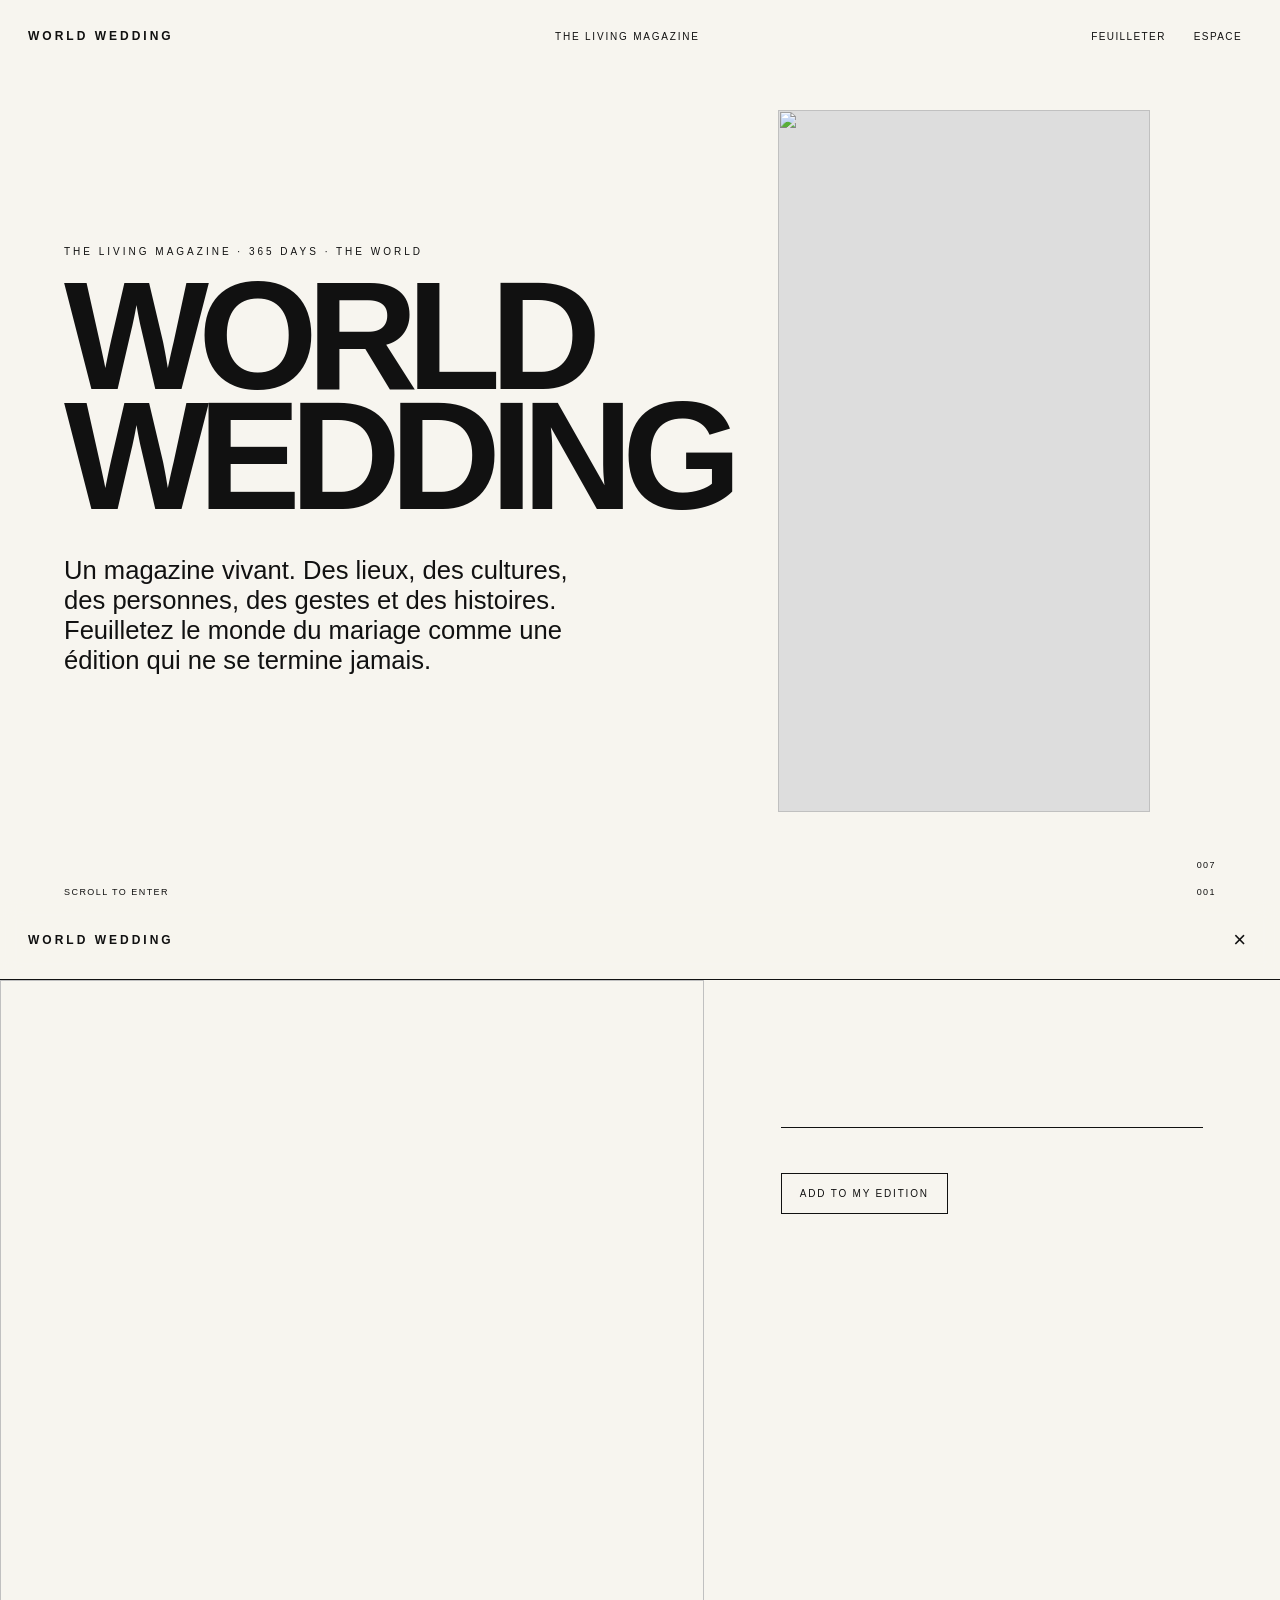
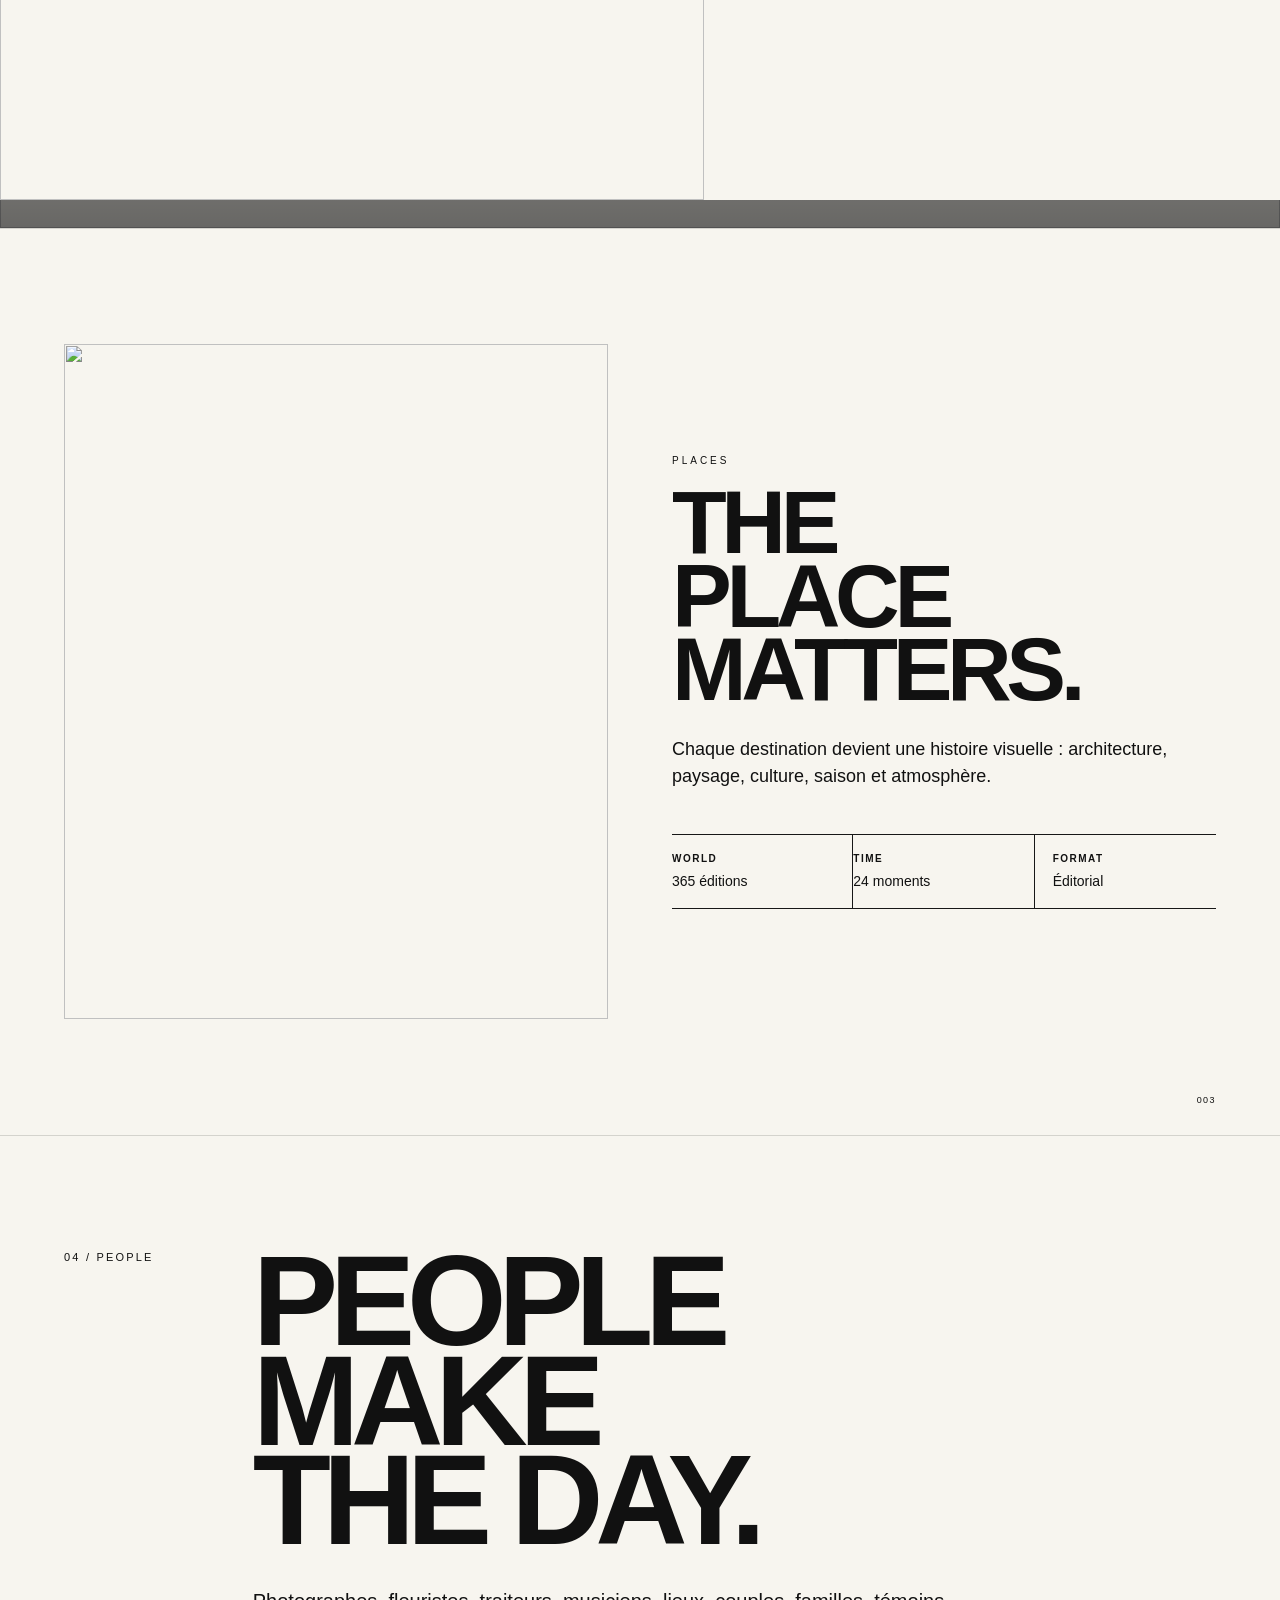
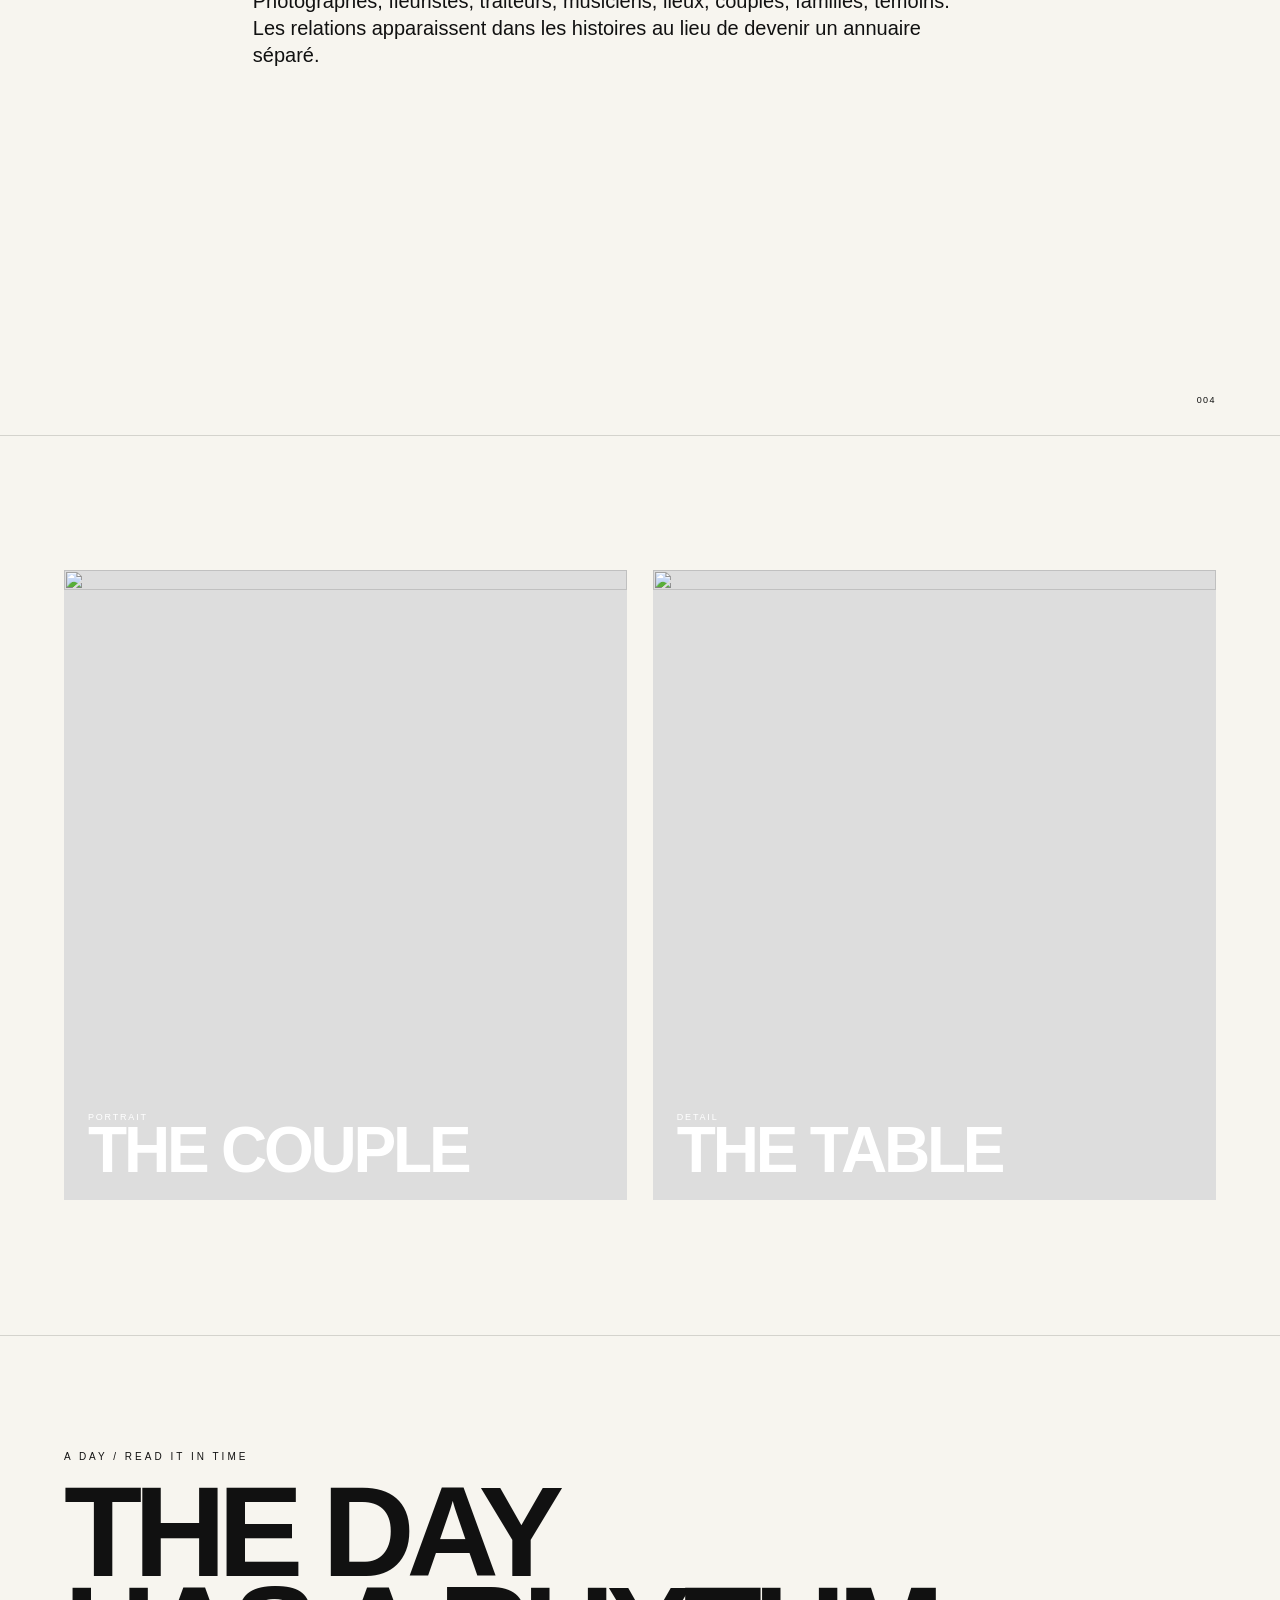
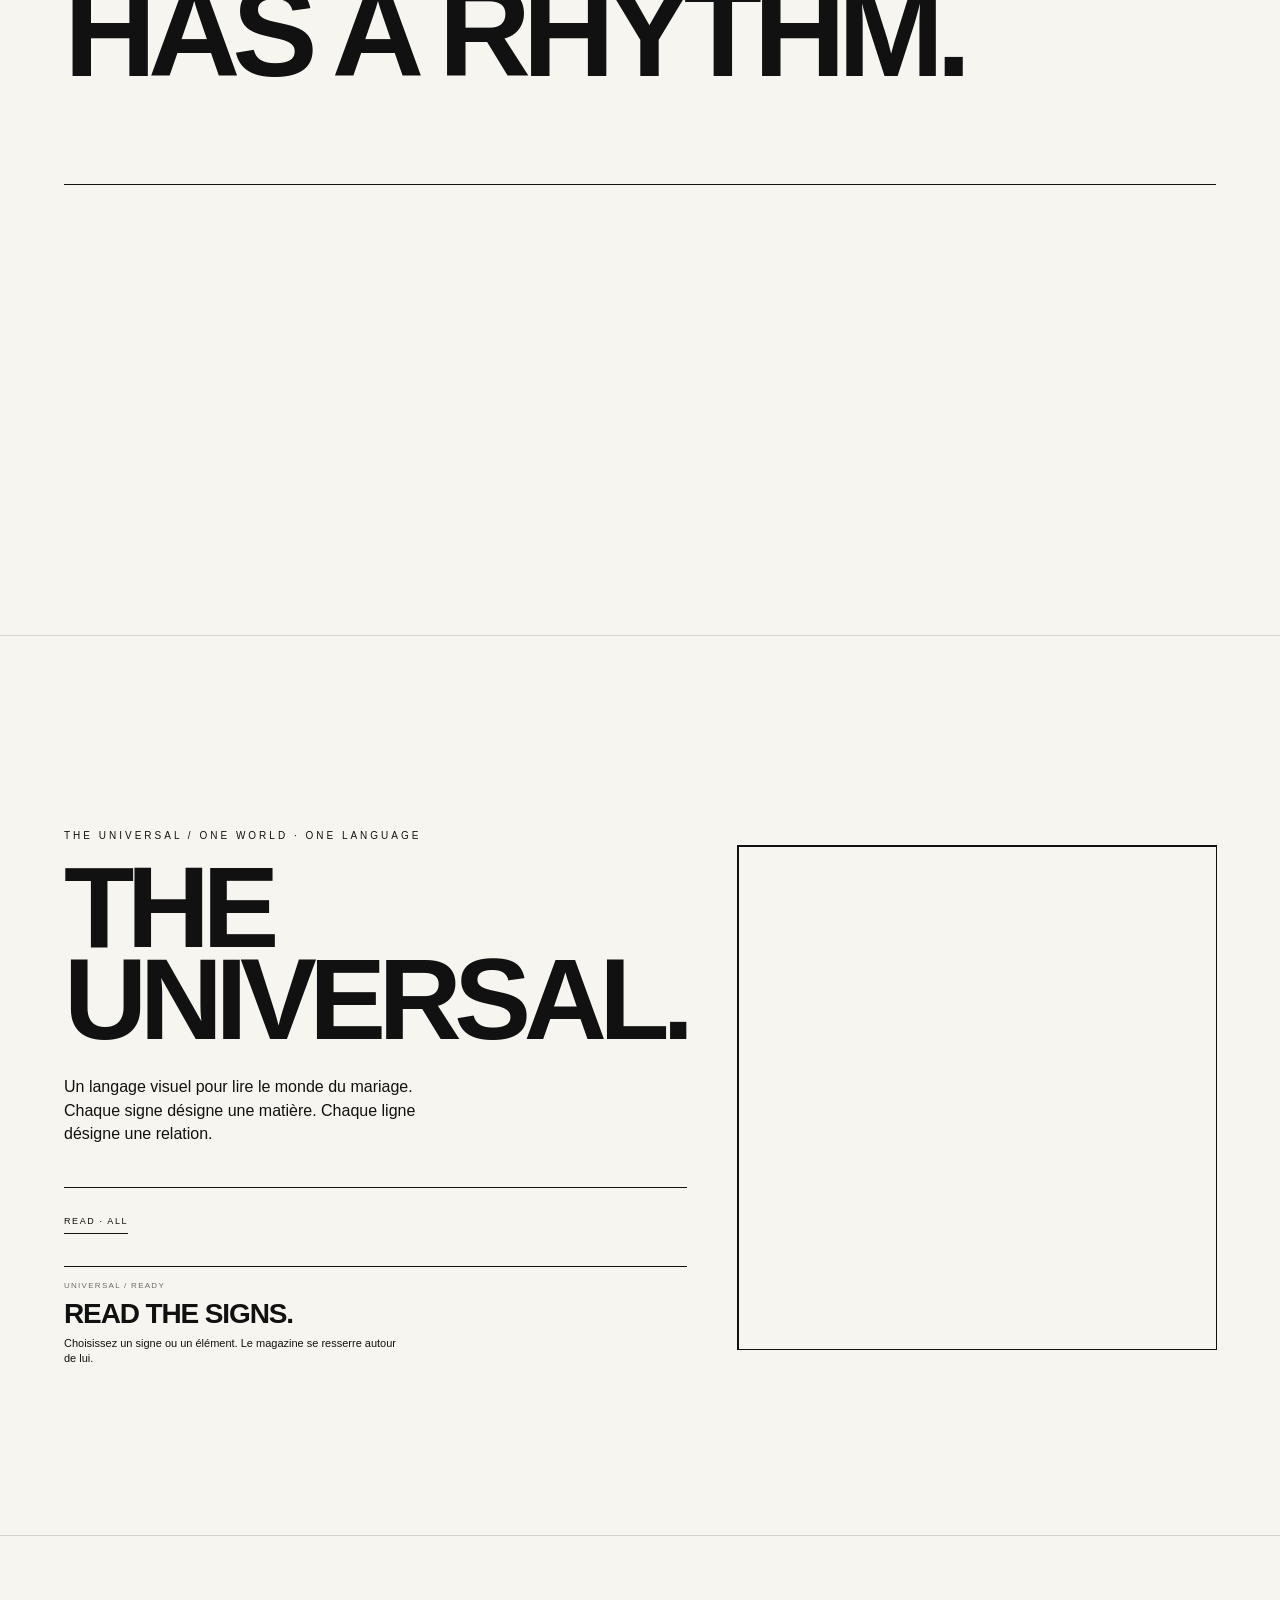
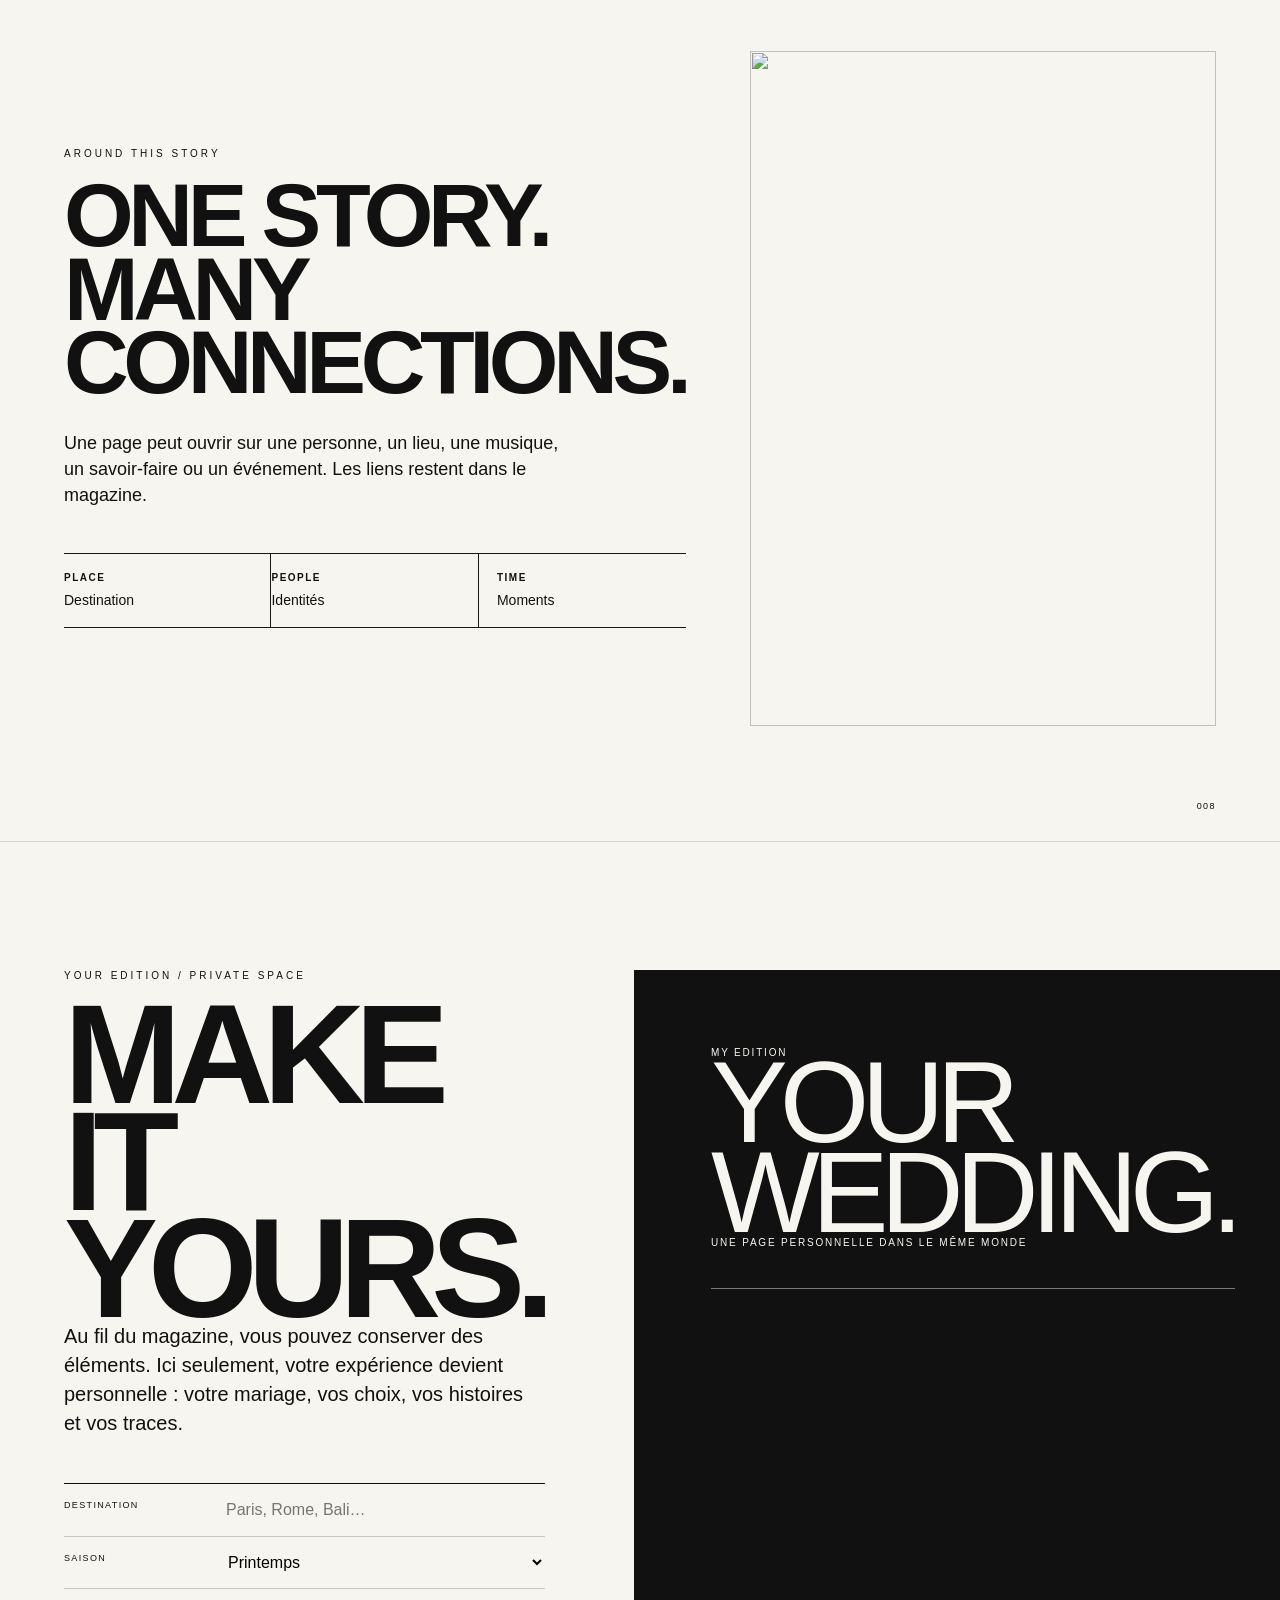
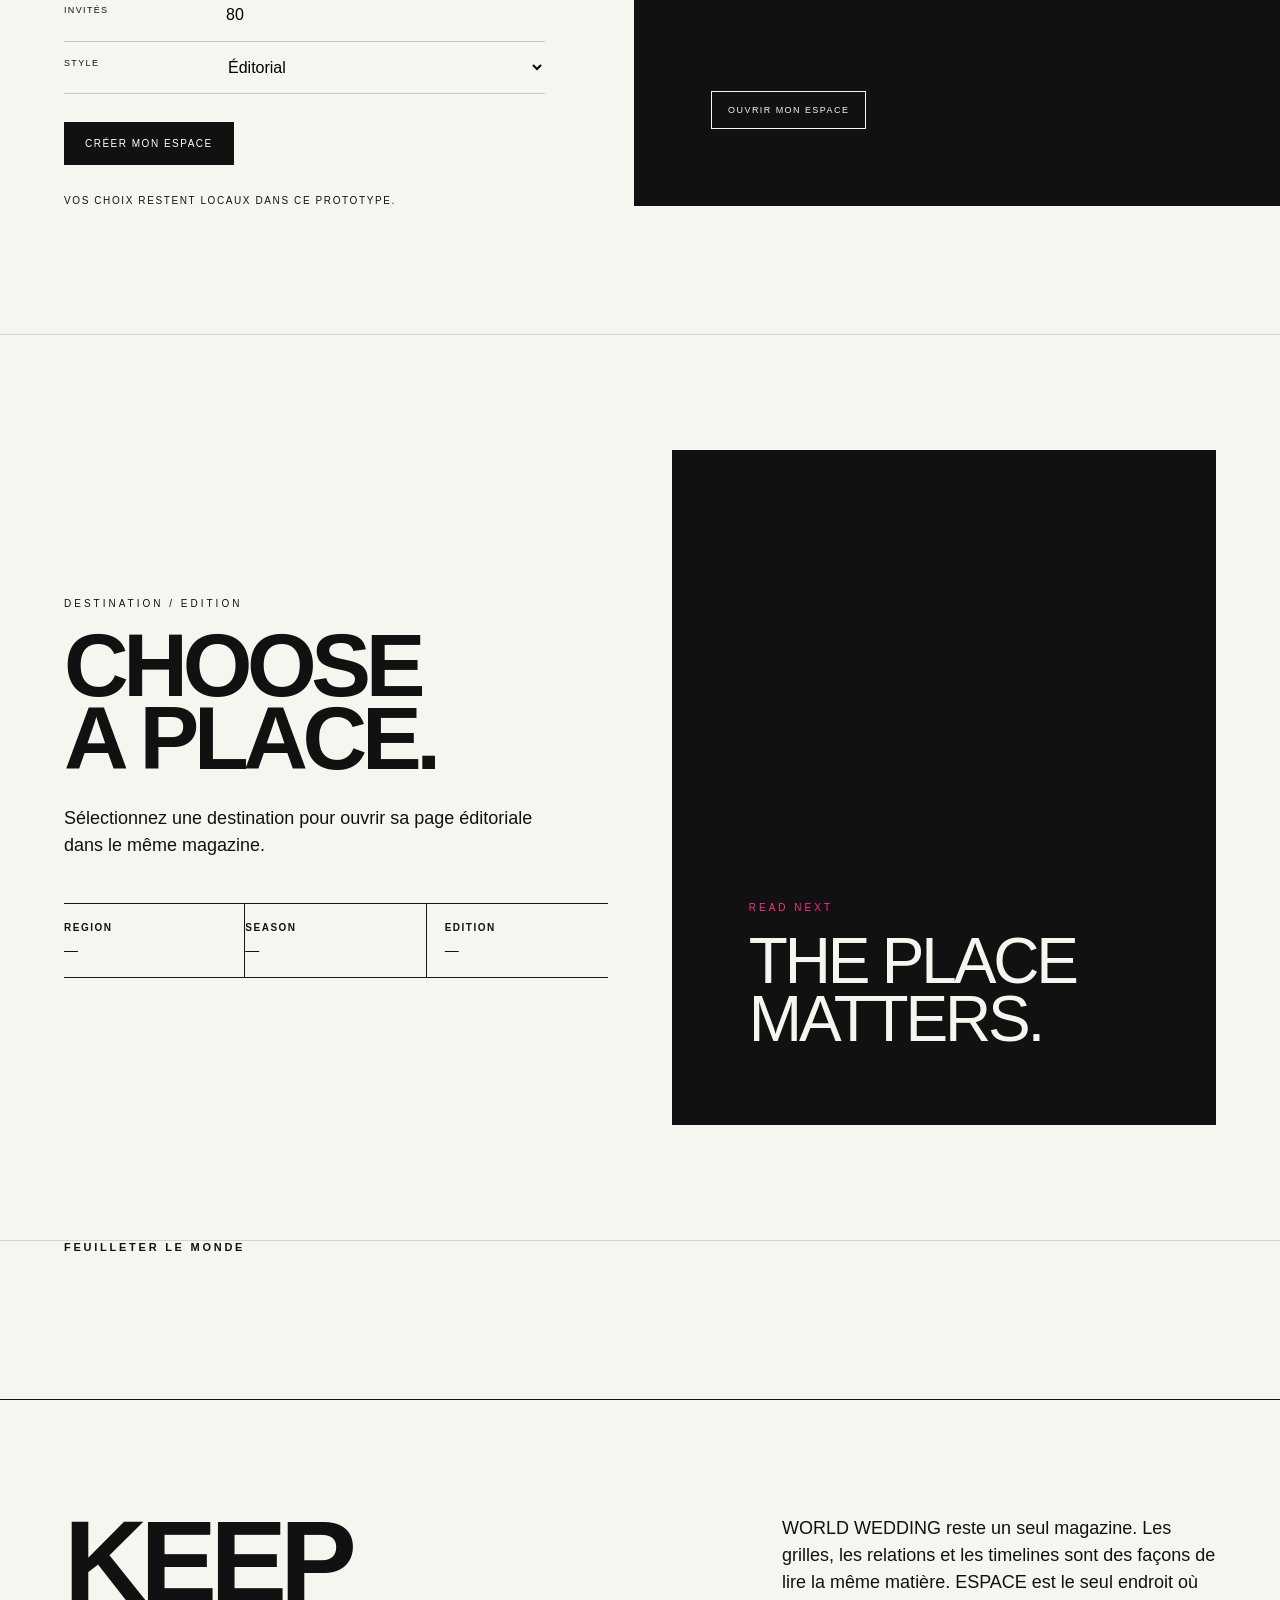
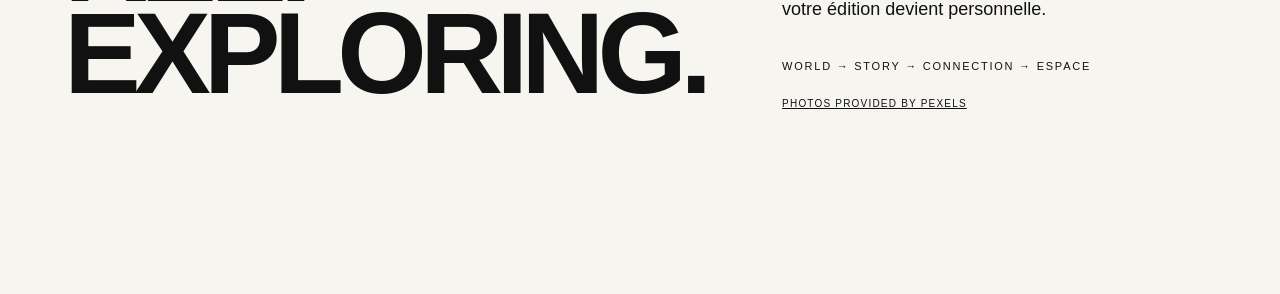
==== commit 89fd80b4: "Turn Universal into a contextual constellation reader" ====
--- a/index.html
+++ b/index.html
@@ -21,6 +21,7 @@
 .destination-strip{padding:0 5vw 8vw}.destination-strip h3{font-size:11px;letter-spacing:.25em;text-transform:uppercase;margin-bottom:25px}.dest-row{display:flex;gap:18px;overflow-x:auto;padding-bottom:18px}.dest{flex:0 0 220px;height:300px;border:1px solid #111;background:white;position:relative;cursor:pointer;overflow:hidden}.dest img{width:100%;height:100%;object-fit:cover;filter:saturate(.85)}.dest .dtext{position:absolute;inset:auto 0 0;padding:18px;color:white;background:linear-gradient(transparent,rgba(0,0,0,.8))}.dest b{font-size:25px;display:block;letter-spacing:-.04em}.dest span{font-size:9px;text-transform:uppercase;letter-spacing:.16em}
 .editorial-grid{min-height:100svh;padding:8vw 5vw 6vw;display:grid;grid-template-columns:.3fr 1.7fr;gap:4vw;border-bottom:1px solid rgba(0,0,0,.14);align-items:center}
 .universal-head{position:relative}.universal-head h2{font-size:clamp(58px,10vw,155px);line-height:.76;letter-spacing:-.07em}.universal-sub{font-size:16px;line-height:1.45;max-width:390px;margin-top:30px}.universal-alphabet{margin-top:42px;border-top:1px solid #111}.universal-filter{display:grid;grid-template-columns:34px 1fr;padding:11px 0;border:0;border-bottom:1px solid rgba(17,17,17,.18);background:transparent;text-align:left;cursor:pointer}.universal-filter:hover,.universal-filter.active{color:var(--pink)}.universal-symbol{font-size:18px;line-height:1}.universal-filter span:last-child{font-size:9px;letter-spacing:.15em;text-transform:uppercase}.universal-mode{display:inline-block;margin-top:28px;border:0;border-bottom:1px solid #111;background:transparent;padding:0 0 7px;text-transform:uppercase;letter-spacing:.18em;font-size:9px;cursor:pointer}.universal-mode:hover{color:var(--pink)}
+.universal-context{margin-top:32px;min-height:92px;border-top:1px solid #111;padding-top:14px}.universal-context small{display:block;font-size:8px;letter-spacing:.16em;text-transform:uppercase;opacity:.6}.universal-context strong{display:block;font-size:28px;letter-spacing:-.04em;margin-top:8px}.universal-context span{display:block;font-size:11px;line-height:1.35;margin-top:6px;max-width:340px}.universal-reset{margin-top:12px;border:0;background:none;padding:0;font-size:8px;letter-spacing:.15em;text-transform:uppercase;text-decoration:underline;cursor:pointer}.grid-cell.context-muted{opacity:.06}.grid-cell.context-related{background:rgba(255,43,138,.08)!important}.grid-links line.context-edge{stroke:var(--ink);stroke-width:.45;stroke-opacity:1}
 .grid-stage{box-shadow:0 0 0 1px #111}
 .grid-symbol{position:absolute;left:50%;top:50%;transform:translate(-50%,-50%);font-size:clamp(8px,1vw,15px);line-height:1;color:var(--pink);font-weight:700;pointer-events:none}.grid-index{position:absolute;right:3px;bottom:2px;font-size:6px;letter-spacing:.05em;color:rgba(247,245,239,.55);pointer-events:none}.grid-cell.hot{background:#111}.grid-cell.hot:after{display:none}.grid-cell[data-semantic="timeline"] .grid-symbol{font-size:clamp(7px,1vw,13px)}.grid-cell[data-object]:hover .grid-symbol{color:#111}.grid-cell.type-muted{opacity:.08}.grid-cell.type-active{background:rgba(255,43,138,.08)!important;box-shadow:inset 0 0 0 1px var(--pink)}.grid-cell.type-active .grid-symbol{color:var(--pink)}
 .editorial-grid h2{font-size:clamp(52px,9vw,135px);line-height:.8;letter-spacing:-.065em}.editorial-grid h2{font-size:clamp(52px,9vw,135px);line-height:.8;letter-spacing:-.065em}.grid-stage{display:grid;grid-template-columns:repeat(19,1fr);grid-auto-rows:1fr;aspect-ratio:19/20;border-top:1px solid #111;border-left:1px solid #111;position:relative}.grid-links{position:absolute;inset:0;width:100%;height:100%;pointer-events:none;z-index:3}.grid-links line{stroke:var(--pink);stroke-width:.18;stroke-opacity:.72}.grid-cell{z-index:2}.grid-cell.connected{box-shadow:inset 0 0 0 1px var(--pink)}.grid-cell.focus-selected{background:var(--ink)!important;box-shadow:inset 0 0 0 2px var(--pink);z-index:5}.grid-cell.focus-selected:after{content:"";position:absolute;width:8px;height:8px;border-radius:50%;background:var(--pink);left:50%;top:50%;transform:translate(-50%,-50%)}.grid-cell.focus-related{background:rgba(255,43,138,.12)!important;box-shadow:inset 0 0 0 1px var(--pink);z-index:4}.grid-cell.focus-related:after{content:"";position:absolute;width:5px;height:5px;border-radius:50%;background:var(--pink);left:50%;top:50%;transform:translate(-50%,-50%)}.grid-cell.focus-muted{opacity:.16}.grid-links line.focus-edge{stroke:var(--ink);stroke-width:.42;stroke-opacity:1}.grid-links line.focus-edge-secondary{stroke:var(--pink);stroke-width:.28;stroke-opacity:.9}.grid-cell{border:0;border-right:1px solid rgba(17,17,17,.22);border-bottom:1px solid rgba(17,17,17,.22);min-width:0;min-height:0;position:relative;padding:0;background:transparent;appearance:none;cursor:default}.time-row[role="button"]{cursor:pointer}.time-row[role="button"]:hover b{color:var(--pink)}.time-row[role="button"]:focus-visible{outline:2px solid var(--pink);outline-offset:-2px}.grid-cell.hot{background:#111}.grid-cell.hot:after{content:"";position:absolute;width:6px;height:6px;border-radius:50%;background:var(--pink);left:50%;top:50%;transform:translate(-50%,-50%)}.grid-cell[data-object]{cursor:pointer}.grid-cell[data-object]:hover{background:var(--pink)}.grid-cell[data-object]:hover:after{background:#111}.grid-copy{font-size:17px;line-height:1.5;max-width:430px;margin-top:30px}.grid-label{font-size:9px;letter-spacing:.18em;text-transform:uppercase;margin-top:35px}
@@ -54,7 +55,7 @@
 
 <section class="timeline-editorial"><div class="kicker">A DAY / READ IT IN TIME</div><h2>THE DAY<br>HAS A RHYTHM.</h2><div class="timeline-line" id="magTimeline"></div></section>
 
-<section id="grid" class="editorial-grid"><div class="universal-head"><div class="kicker">THE UNIVERSAL / ONE WORLD · ONE LANGUAGE</div><h2>THE<br>UNIVERSAL.</h2><p class="universal-sub">Un langage visuel pour lire le monde du mariage. Chaque signe désigne une matière. Chaque ligne désigne une relation.</p><div id="universalAlphabet" class="universal-alphabet" aria-label="Alphabet universel"></div><button class="universal-mode" type="button" onclick="clearGridFocus()">READ · ALL</button></div><div><div class="grid-stage" id="magGrid" aria-label="The Universal — langage visuel du magazine"></div></div><div class="page-number">007</div></section>
+<section id="grid" class="editorial-grid"><div class="universal-head"><div class="kicker">THE UNIVERSAL / ONE WORLD · ONE LANGUAGE</div><h2>THE<br>UNIVERSAL.</h2><p class="universal-sub">Un langage visuel pour lire le monde du mariage. Chaque signe désigne une matière. Chaque ligne désigne une relation.</p><div id="universalAlphabet" class="universal-alphabet" aria-label="Alphabet universel"></div><button class="universal-mode" type="button" onclick="clearUniversalContext()">READ · ALL</button><div id="universalContext" class="universal-context"><small>UNIVERSAL / READY</small><strong>READ THE SIGNS.</strong><span>Choisissez un signe ou un élément. Le magazine se resserre autour de lui.</span></div></div><div><div class="grid-stage" id="magGrid" aria-label="The Universal — langage visuel du magazine"></div></div><div class="page-number">007</div></section>
 
 <section class="spread split"><div class="copy"><div class="kicker">AROUND THIS STORY</div><h2>ONE STORY.<br>MANY<br>CONNECTIONS.</h2><p>Une page peut ouvrir sur une personne, un lieu, une musique, un savoir-faire ou un événement. Les liens restent dans le magazine.</p><div class="factline"><div class="fact"><b>PLACE</b><span>Destination</span></div><div class="fact"><b>PEOPLE</b><span>Identités</span></div><div class="fact"><b>TIME</b><span>Moments</span></div></div></div><div class="image"><img src="https://picsum.photos/seed/worldwedding-connections/1200/1500" data-media-query="wedding people connection" data-media-orientation="portrait" alt=""></div><div class="page-number">008</div></section>
 
@@ -93,15 +94,16 @@
 function filterUniversalType(type){
  const grid=$('magGrid');if(!grid)return;
  grid.querySelectorAll('.universal-filter').forEach(b=>b.classList.toggle('active',b.dataset.filter===type));
- grid.querySelectorAll('.grid-cell').forEach(cell=>{
-   cell.classList.remove('type-muted','type-active');
-   if(cell.dataset.object){
-     if(cell.dataset.semantic===type)cell.classList.add('type-active');else cell.classList.add('type-muted');
-   }
- });
+ grid.querySelectorAll('.grid-cell').forEach(cell=>{cell.classList.remove('type-muted','type-active');if(cell.dataset.object){if(cell.dataset.semantic===type)cell.classList.add('type-active');else cell.classList.add('type-muted');}});
+ const label=semanticLabel(type);$('universalContext').innerHTML='<small>UNIVERSAL / FILTER</small><strong>'+escEditorial(label)+'.</strong><span>La grille révèle uniquement cette matière dans la même histoire.</span><button class="universal-reset" type="button" onclick="clearUniversalContext()">RESET / ALL</button>';
 }
 function renderGrid(){const grid=$('magGrid');if(!grid)return;const objects=window.WORLD_OBJECT?.all?.()||[];const byCell=new Map();const byObject=new Map();objects.forEach(o=>{const p=window.WORLD_OBJECT_GRID?.project(o);if(p&&!byCell.has(p.number)){byCell.set(p.number,o);byObject.set(o.id,p.number);}});grid.innerHTML='';const cols=window.matchMedia('(max-width: 800px)').matches?10:19;const rows=Math.ceil(365/cols);const svg=document.createElementNS('http://www.w3.org/2000/svg','http://www.w3.org/2000/svg');svg.setAttribute('class','grid-links');svg.setAttribute('viewBox','0 0 100 100');svg.setAttribute('preserveAspectRatio','none');grid.appendChild(svg);for(let i=1;i<=365;i++){const c=document.createElement('button');c.type='button';const object=byCell.get(i);const semantic=object?(window.WORLD_OBJECT_GRID?.project(object)?.semanticType||object.type):null;c.className='grid-cell'+(object?' hot':'');c.setAttribute('aria-label',object?'Ouvrir '+(object.identity?.name||'élément')+' · '+semanticLabel(semantic):'Cellule '+i);if(object){c.dataset.object=object.id;c.dataset.semantic=semantic;c.innerHTML='<span class="grid-symbol" aria-hidden="true">'+semanticSymbol(semantic)+'</span><span class="grid-index" aria-hidden="true">'+i+'</span>';c.onclick=()=>openWorldObject(object);}grid.appendChild(c);}renderUniversalAlphabet(objects);
-const center=n=>({x:(((n-1)%cols)+.5)/cols*100,y:(Math.floor((n-1)/cols)+.5)/rows*100});const drawn=new Set();objects.forEach(o=>{const from=byObject.get(o.id);if(!from)return;Object.values(o.relations||{}).flat().forEach(targetId=>{const to=byObject.get(targetId);if(!to||from===to)return;const key=[o.id,targetId].sort().join('|');if(drawn.has(key))return;drawn.add(key);const a=center(from),b=center(to);const line=document.createElementNS('http://www.w3.org/2000/svg','line');line.setAttribute('x1',a.x);line.setAttribute('y1',a.y);line.setAttribute('x2',b.x);line.setAttribute('y2',b.y);line.dataset.edge=key;svg.appendChild(line);const fromCell=grid.querySelector('[data-object="'+CSS.escape(o.id)+'"]');const toCell=grid.querySelector('[data-object="'+CSS.escape(targetId)+'"]');if(fromCell)fromCell.classList.add('connected');if(toCell)toCell.classList.add('connected');});});} function focusGridObject(o){const grid=$('magGrid');if(!grid||!o)return;const related=new Set();Object.values(o.relations||{}).flat().forEach(id=>related.add(id));const reverse=window.WORLD_OBJECT?.all?.()||[];reverse.forEach(candidate=>{Object.values(candidate.relations||{}).flat().forEach(id=>{if(id===o.id)related.add(candidate.id);});});grid.querySelectorAll('.grid-cell').forEach(cell=>{cell.classList.remove('focus-selected','focus-related','focus-muted');if(cell.dataset.object){if(cell.dataset.object===o.id)cell.classList.add('focus-selected');else if(related.has(cell.dataset.object))cell.classList.add('focus-related');else cell.classList.add('focus-muted');}});grid.querySelectorAll('.grid-links line').forEach(line=>{line.classList.remove('focus-edge','focus-edge-secondary');const edge=(line.dataset.edge||'').split('|');if(edge.includes(o.id))line.classList.add('focus-edge');else if(edge.some(id=>related.has(id)))line.classList.add('focus-edge-secondary');});}
+const center=n=>({x:(((n-1)%cols)+.5)/cols*100,y:(Math.floor((n-1)/cols)+.5)/rows*100});const drawn=new Set();objects.forEach(o=>{const from=byObject.get(o.id);if(!from)return;Object.values(o.relations||{}).flat().forEach(targetId=>{const to=byObject.get(targetId);if(!to||from===to)return;const key=[o.id,targetId].sort().join('|');if(drawn.has(key))return;drawn.add(key);const a=center(from),b=center(to);const line=document.createElementNS('http://www.w3.org/2000/svg','line');line.setAttribute('x1',a.x);line.setAttribute('y1',a.y);line.setAttribute('x2',b.x);line.setAttribute('y2',b.y);line.dataset.edge=key;svg.appendChild(line);const fromCell=grid.querySelector('[data-object="'+CSS.escape(o.id)+'"]');const toCell=grid.querySelector('[data-object="'+CSS.escape(targetId)+'"]');if(fromCell)fromCell.classList.add('connected');if(toCell)toCell.classList.add('connected');});});} function clearUniversalContext(){const grid=$('magGrid');if(!grid)return;grid.querySelectorAll('.universal-filter').forEach(b=>b.classList.remove('active'));grid.querySelectorAll('.grid-cell').forEach(cell=>cell.classList.remove('type-muted','type-active','context-muted','context-related'));grid.querySelectorAll('.grid-links line').forEach(line=>line.classList.remove('context-edge'));$('universalContext').innerHTML='<small>UNIVERSAL / READY</small><strong>READ THE SIGNS.</strong><span>Choisissez un signe ou un élément. Le magazine se resserre autour de lui.</span>';}
+function focusGridObject(o){const grid=$('magGrid');if(!grid||!o)return;const related=new Set();Object.values(o.relations||{}).flat().forEach(id=>related.add(id));const reverse=window.WORLD_OBJECT?.all?.()||[];reverse.forEach(candidate=>{Object.values(candidate.relations||{}).flat().forEach(id=>{if(id===o.id)related.add(candidate.id);});});grid.querySelectorAll('.grid-cell').forEach(cell=>{cell.classList.remove('focus-selected','focus-related','focus-muted');if(cell.dataset.object){if(cell.dataset.object===o.id)cell.classList.add('focus-selected');else if(related.has(cell.dataset.object))cell.classList.add('focus-related');else cell.classList.add('focus-muted');}});grid.querySelectorAll('.grid-links line').forEach(line=>{line.classList.remove('focus-edge','focus-edge-secondary','context-edge');const edge=(line.dataset.edge||'').split('|');if(edge.includes(o.id))line.classList.add('focus-edge');else if(edge.some(id=>related.has(id)))line.classList.add('focus-edge-secondary');});
+grid.querySelectorAll('.grid-cell').forEach(cell=>{cell.classList.remove('context-muted','context-related');if(cell.dataset.object&&cell.dataset.object!==o.id){if(related.has(cell.dataset.object))cell.classList.add('context-related');else cell.classList.add('context-muted');}});
+grid.querySelectorAll('.grid-links line').forEach(line=>{const edge=(line.dataset.edge||'').split('|');if(edge.includes(o.id)||edge.some(id=>related.has(id)))line.classList.add('context-edge');});
+$('universalContext').innerHTML='<small>UNIVERSAL / CONTEXT</small><strong>'+escEditorial(o.identity?.name||o.name||'ELEMENT')+'.</strong><span>'+escEditorial(semanticLabel(window.WORLD_OBJECT_GRID?.project(o)?.semanticType||o.type))+' · la constellation montre ses relations directes.</span><button class="universal-reset" type="button" onclick="clearUniversalContext()">RESET / ALL</button>';
+}
 function clearGridFocus(){const grid=$('magGrid');if(!grid)return;grid.querySelectorAll('.grid-cell').forEach(cell=>cell.classList.remove('focus-selected','focus-related','focus-muted'));grid.querySelectorAll('.grid-links line').forEach(line=>line.classList.remove('focus-edge','focus-edge-secondary'));}
 function openWorldObject(o){if(!o)return;focusGridObject(o);const type=o.type||o.sourceType;if(type==='destination'){const d=(window.WORLD_WEDDING_DESTINATIONS||[]).find(x=>String(x.id)===String(o.sourceId));if(d)openDestination(d);else openObjectDrawer(o);}else openObjectDrawer(o);} function relationLabel(type){return ({places:'LIEU',destinations:'DESTINATION',people:'PERSONNE',services:'PRESTATAIRE',events:'ÉVÉNEMENT',media:'IMAGE',timeline:'MOMENT',weddings:'ÉDITION'})[type]||type.toUpperCase();} function openRelatedObject(id){const target=window.WORLD_OBJECT?.get?.(id);if(!target)return;openWorldObject(target);} function renderRelationLinks(o){const relations=o.relations||{};const entries=[];Object.entries(relations).forEach(([type,ids])=>(Array.isArray(ids)?ids:[]).forEach(id=>{const target=window.WORLD_OBJECT?.get?.(id);if(target)entries.push({type,target});}));if(!entries.length)return '';const unique=new Map(entries.map(x=>[x.type+'|'+x.target.id,x]));return '<div class="relation-links"><div class="relation-links-title">DANS LA MÊME HISTOIRE</div>'+[...unique.values()].slice(0,12).map(x=>'<button class="relation-link" type="button" onclick="openRelatedObject(\''+String(x.target.id).replace(/'/g,"\\'")+'\')"><small>'+escEditorial(relationLabel(x.type))+'</small><span>'+escEditorial(x.target.identity?.name||x.target.name||x.target.sourceId||x.target.id)+'</span></button>').join('')+'</div>';} function openObjectDrawer(o){currentDestinationId=null;const drawerImg=$('drawer-img');drawerImg.src='https://picsum.photos/seed/ww-object-'+encodeURIComponent(o.id||'object')+'/1400/1800';drawerImg.alt=o.identity?.name||'World Wedding';$('drawer-credit').textContent='';if(window.WW_MEDIA){WW_MEDIA.search((o.identity?.name||o.name||'wedding')+' wedding','portrait').then(photos=>{const photo=photos[0];if(photo){WW_MEDIA.apply(drawerImg,photo);$('drawer-credit').innerHTML=WW_MEDIA.credit(photo);}}).catch(()=>{});}$('drawer-kicker').textContent=(o.type||'WORLD OBJECT').toUpperCase();$('drawer-title').textContent=o.identity?.name||o.name||'ELEMENT';$('drawer-desc').textContent='Cet élément appartient à la même matière éditoriale. Les relations et la provenance restent liées à la source de vérité WorldObject.';$('drawer-details').innerHTML='<div class="drawer-fact"><b>TYPE</b><span>'+escEditorial(o.type||'—')+'</span></div><div class="drawer-fact"><b>RELATIONS</b><span>'+escEditorial(String(Object.values(o.relations||{}).flat().length))+' élément(s) lié(s)</span></div><div class="drawer-fact"><b>SOURCE</b><span>'+escEditorial(o.source||o.provenance?.origin||'WORLD WEDDING')+'</span></div>'+renderRelationLinks(o);setDrawerAction('FERMER',closeDestination);$('drawer').classList.add('open');$('drawer').setAttribute('aria-hidden','false');document.body.style.overflow='hidden';} function setDrawerAction(label,handler,disabled=false){const cta=document.querySelector('.drawer-copy .cta');if(!cta)return;cta.textContent=label;cta.disabled=disabled;cta.onclick=handler;}
 async function openMoment(m){currentDestinationId=null;const drawerImg=$('drawer-img');drawerImg.src='https://picsum.photos/seed/ww-moment-'+encodeURIComponent(m.time)+'-'+encodeURIComponent(m.title)+'/1400/1800';drawerImg.alt=m.title;$('drawer-credit').textContent='';if(window.WW_MEDIA){WW_MEDIA.search('wedding '+m.title,'portrait').then(photos=>{const photo=photos[0];if(photo){WW_MEDIA.apply(drawerImg,photo);$('drawer-credit').innerHTML=WW_MEDIA.credit(photo);}}).catch(()=>{});}$('drawer-kicker').textContent=m.time+' · MOMENT';$('drawer-title').textContent=m.title;$('drawer-desc').textContent=m.desc+' Ce moment est un objet de timeline du même magazine, pas une nouvelle application.';if(window.WORLD_OBJECT){const momentId='timeline:moment-'+m.time.replace(':','');const moment=window.WORLD_OBJECT.get(momentId);if(moment)attachMediaToObject(moment,'wedding '+m.title,'portrait');}setDrawerAction('FERMER LE MOMENT',closeDestination);$('drawer').classList.add('open');$('drawer').setAttribute('aria-hidden','false');document.body.style.overflow='hidden';}
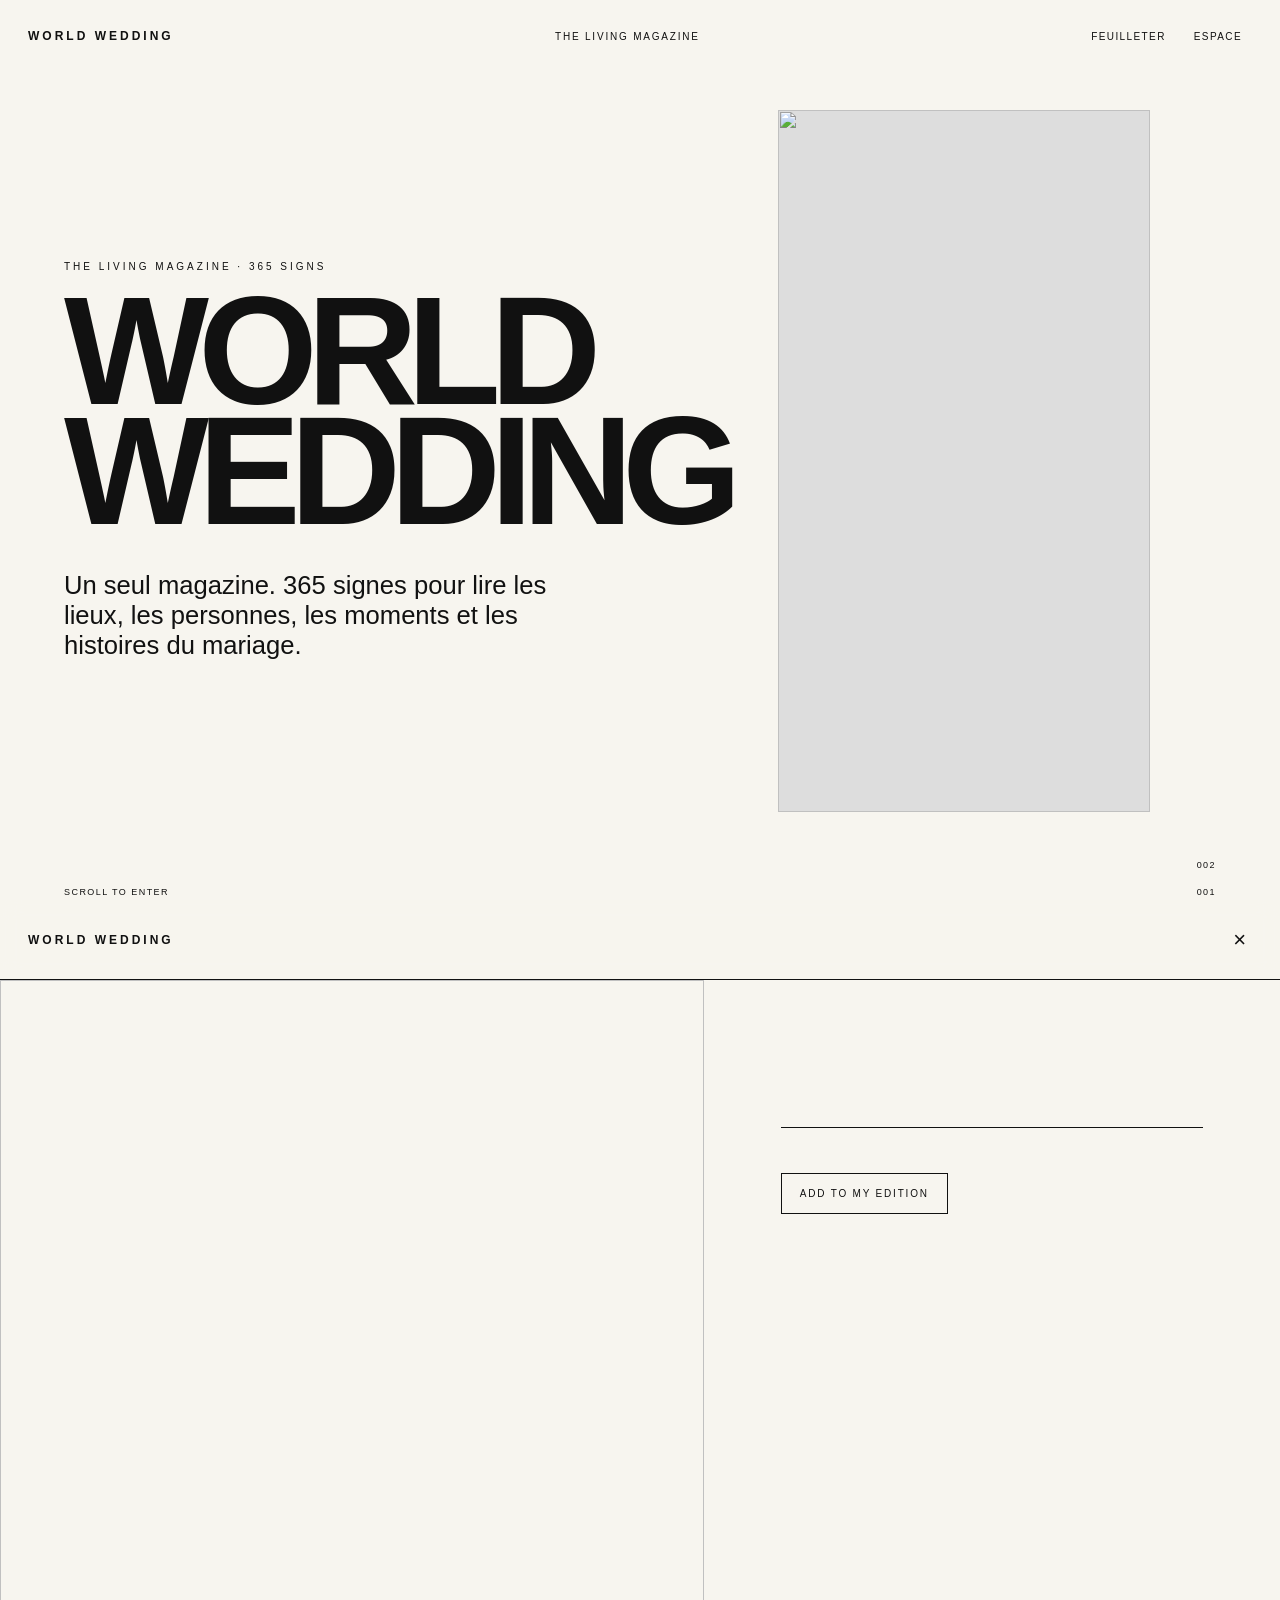
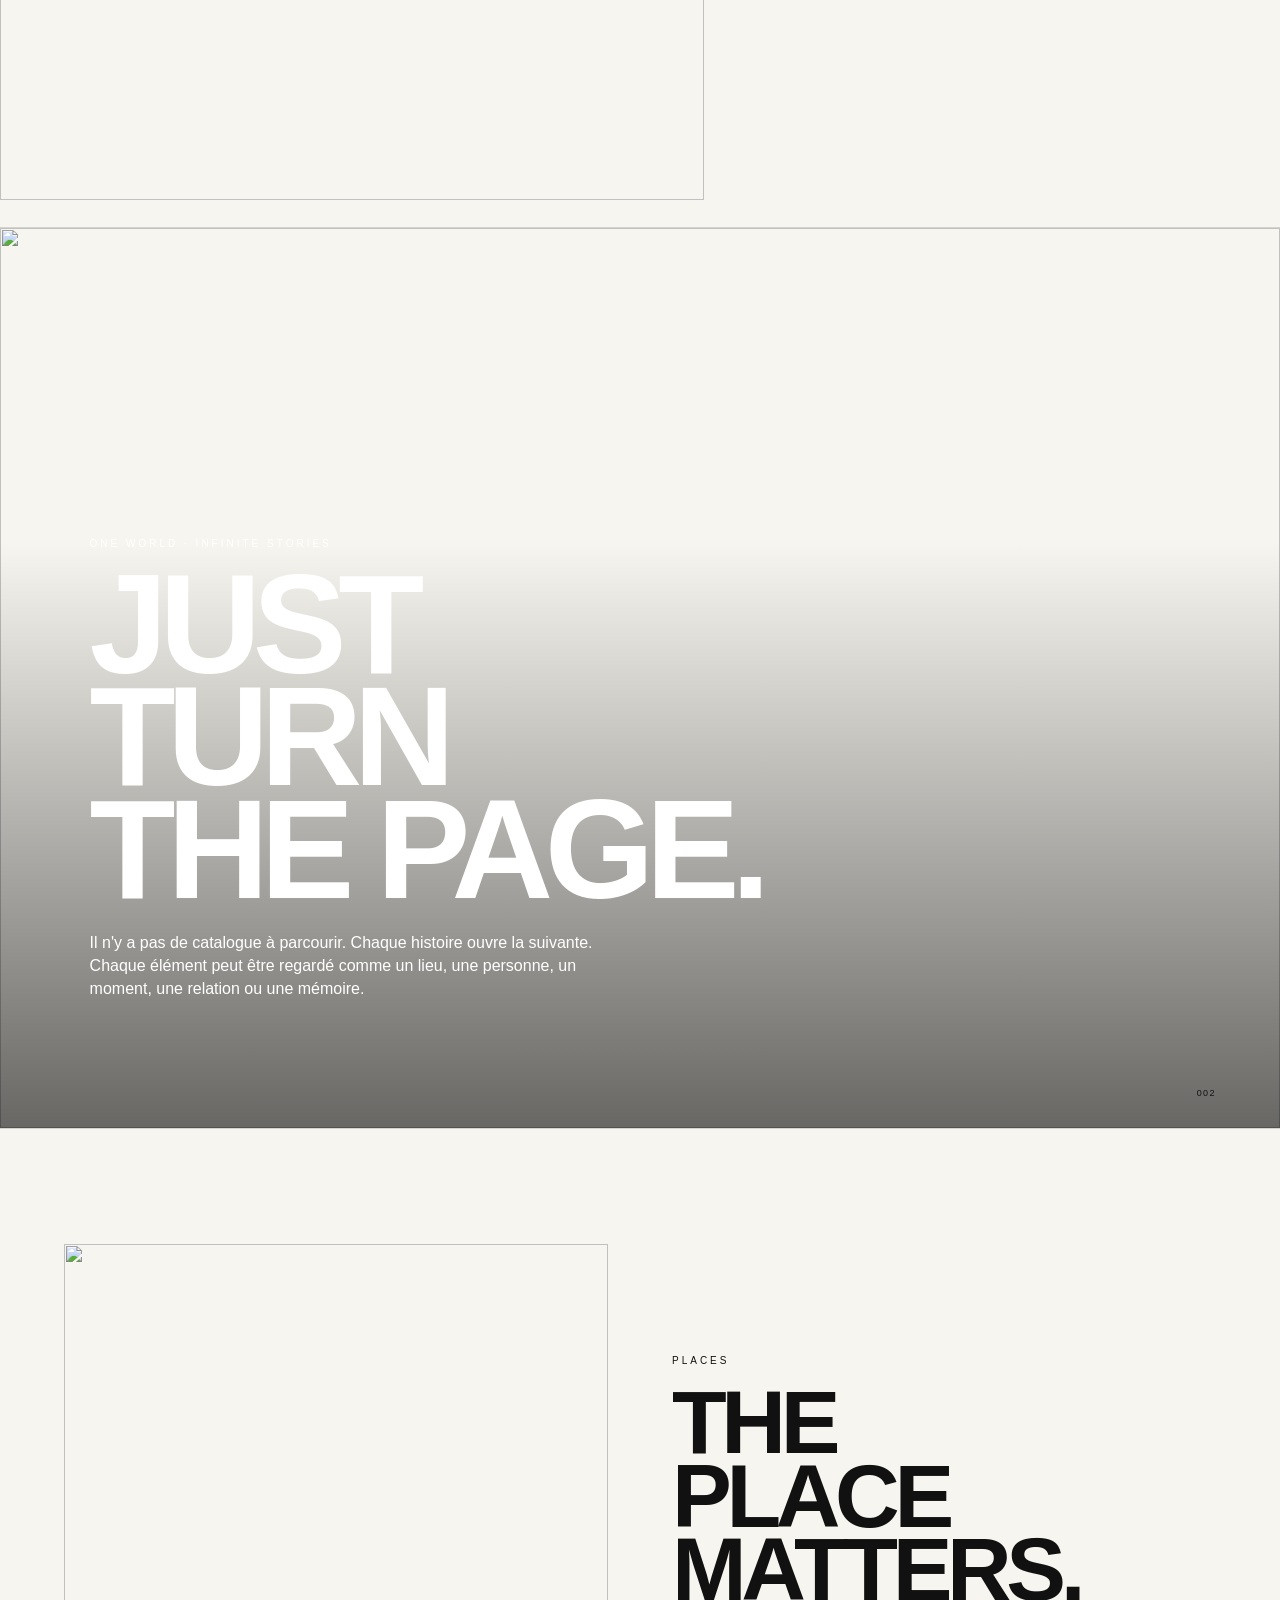
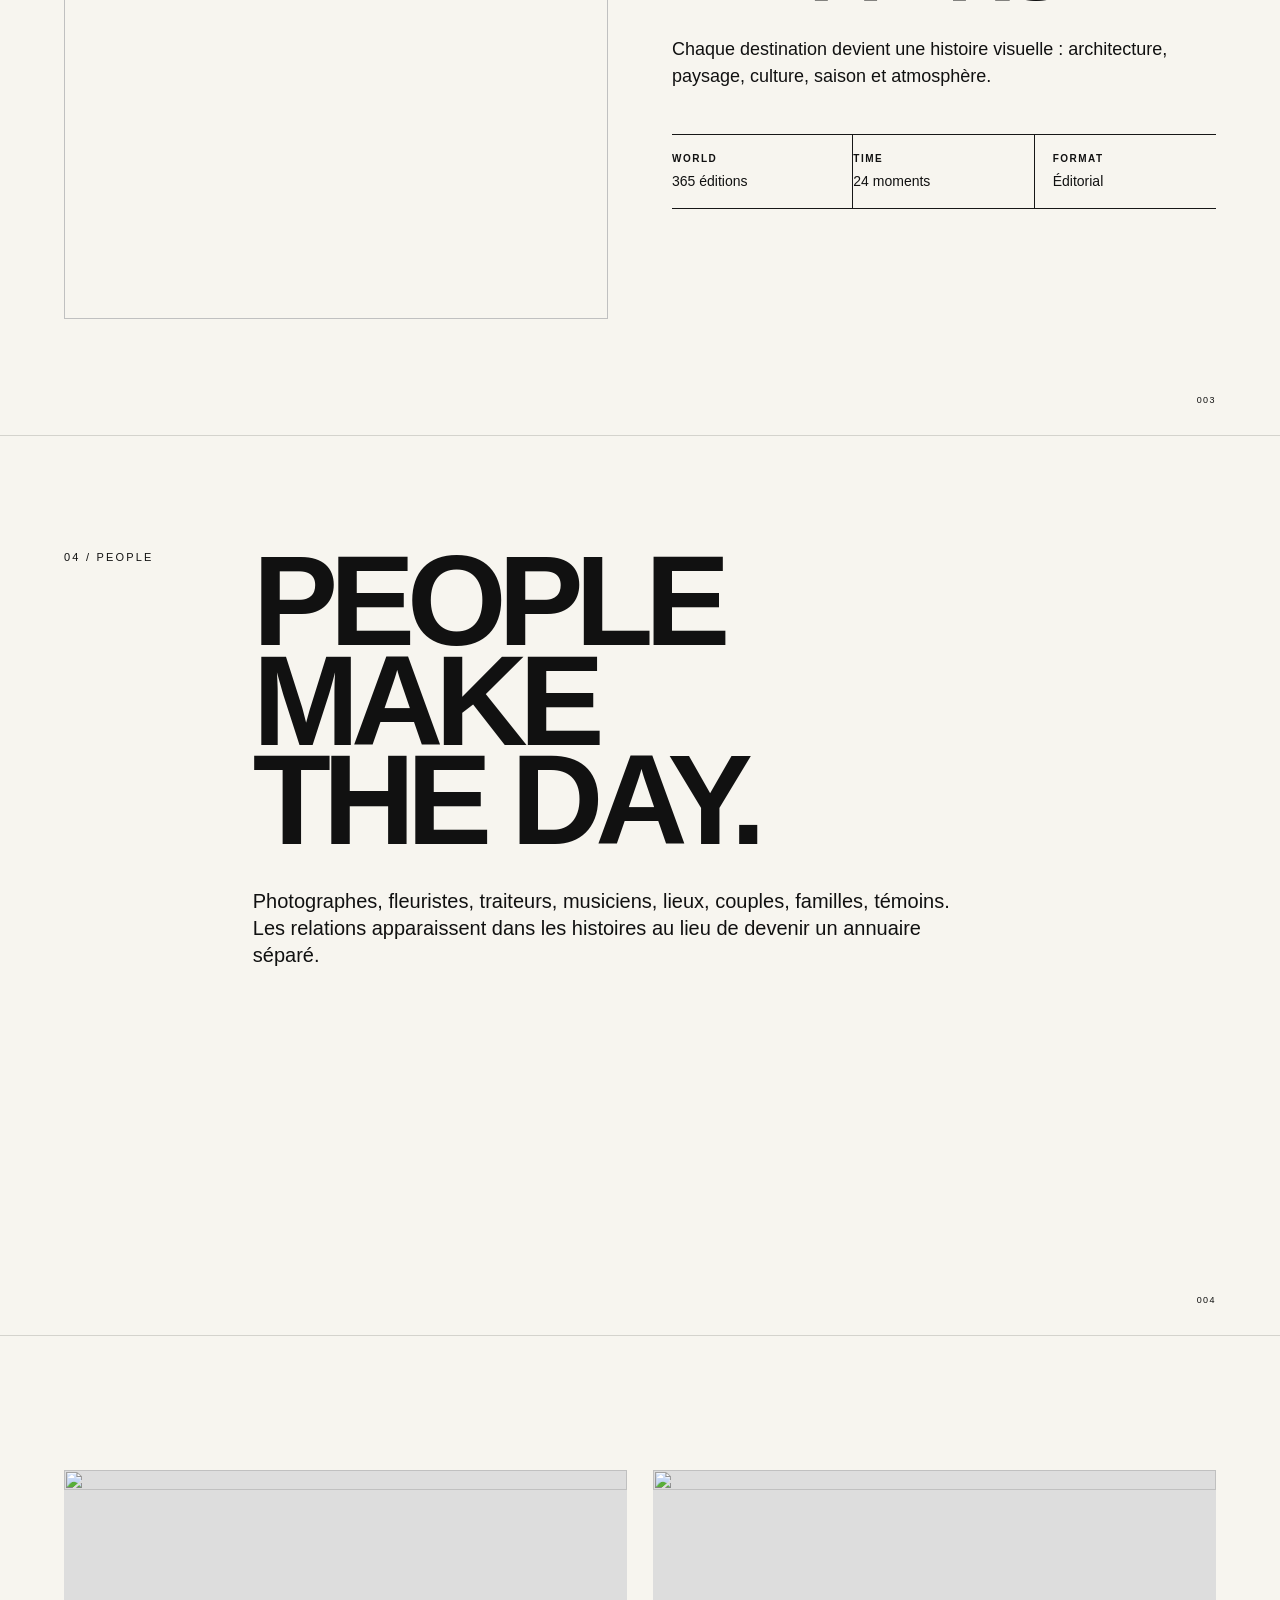
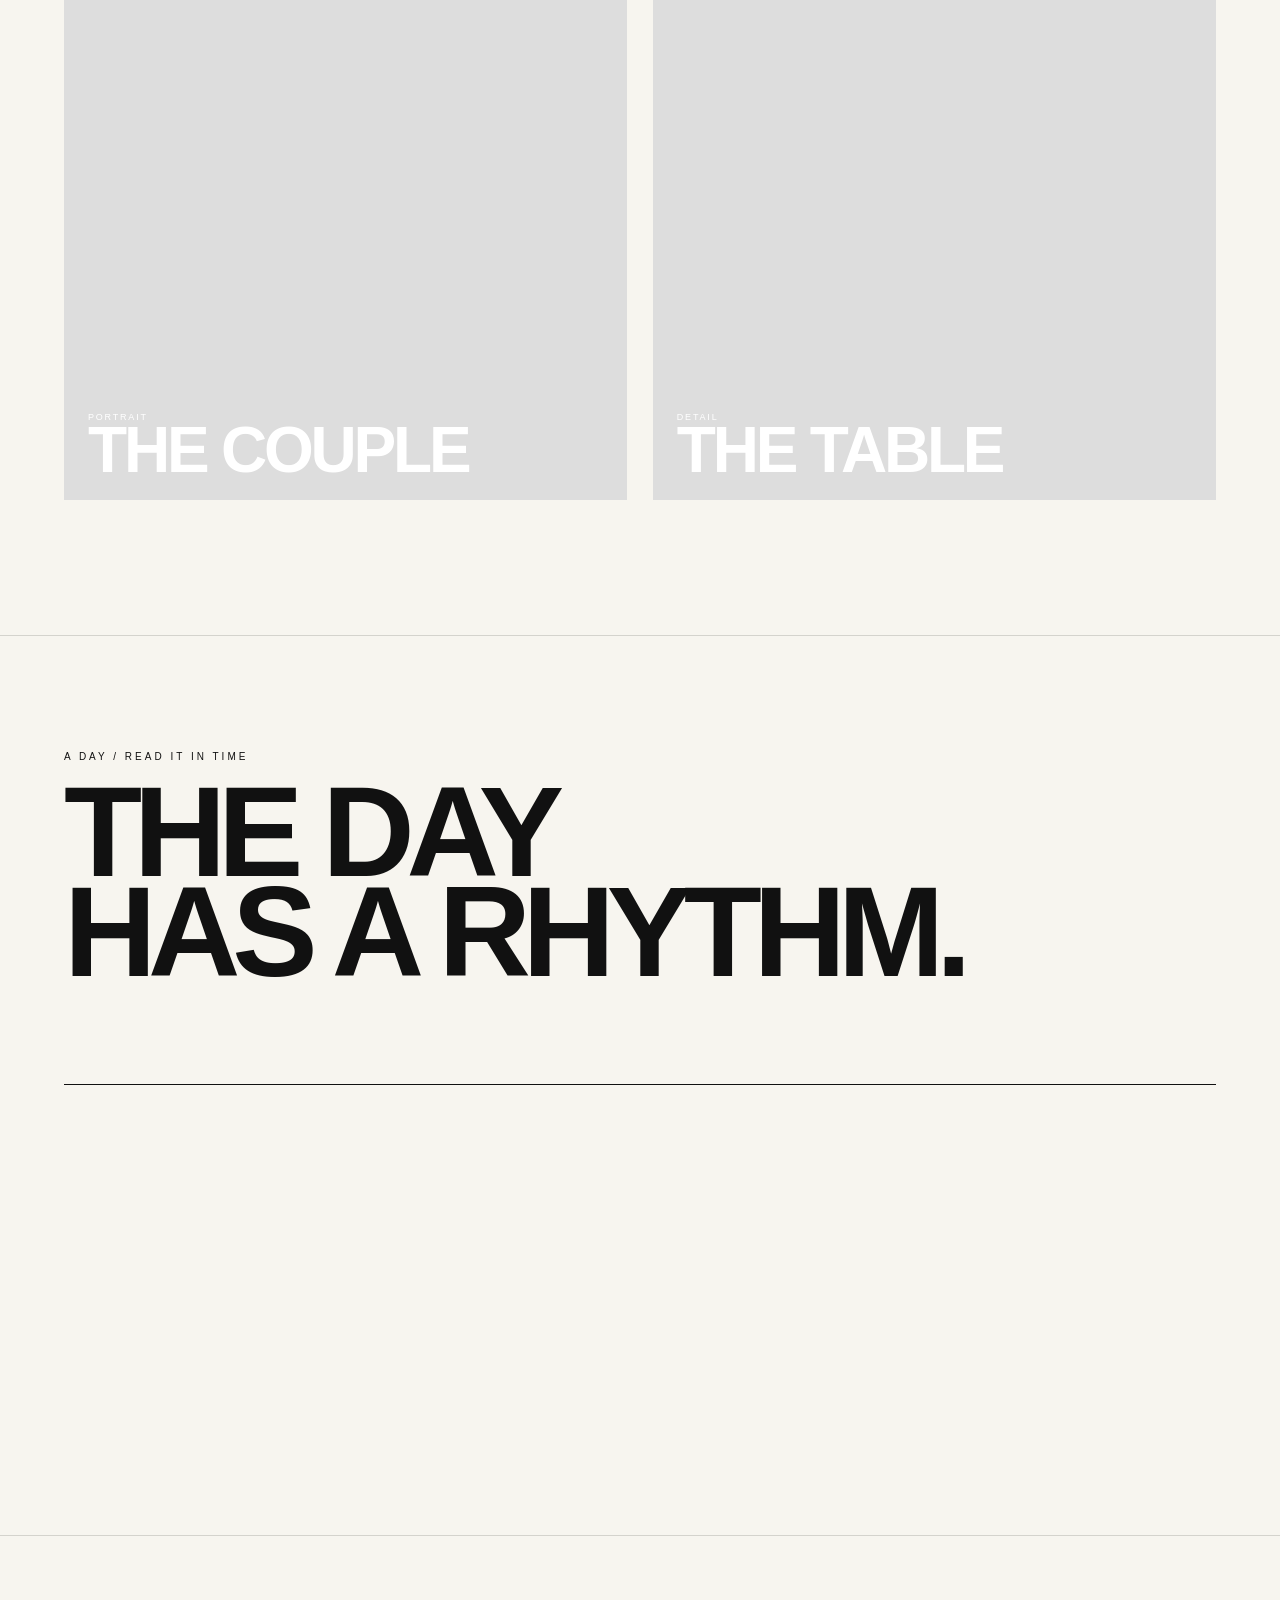
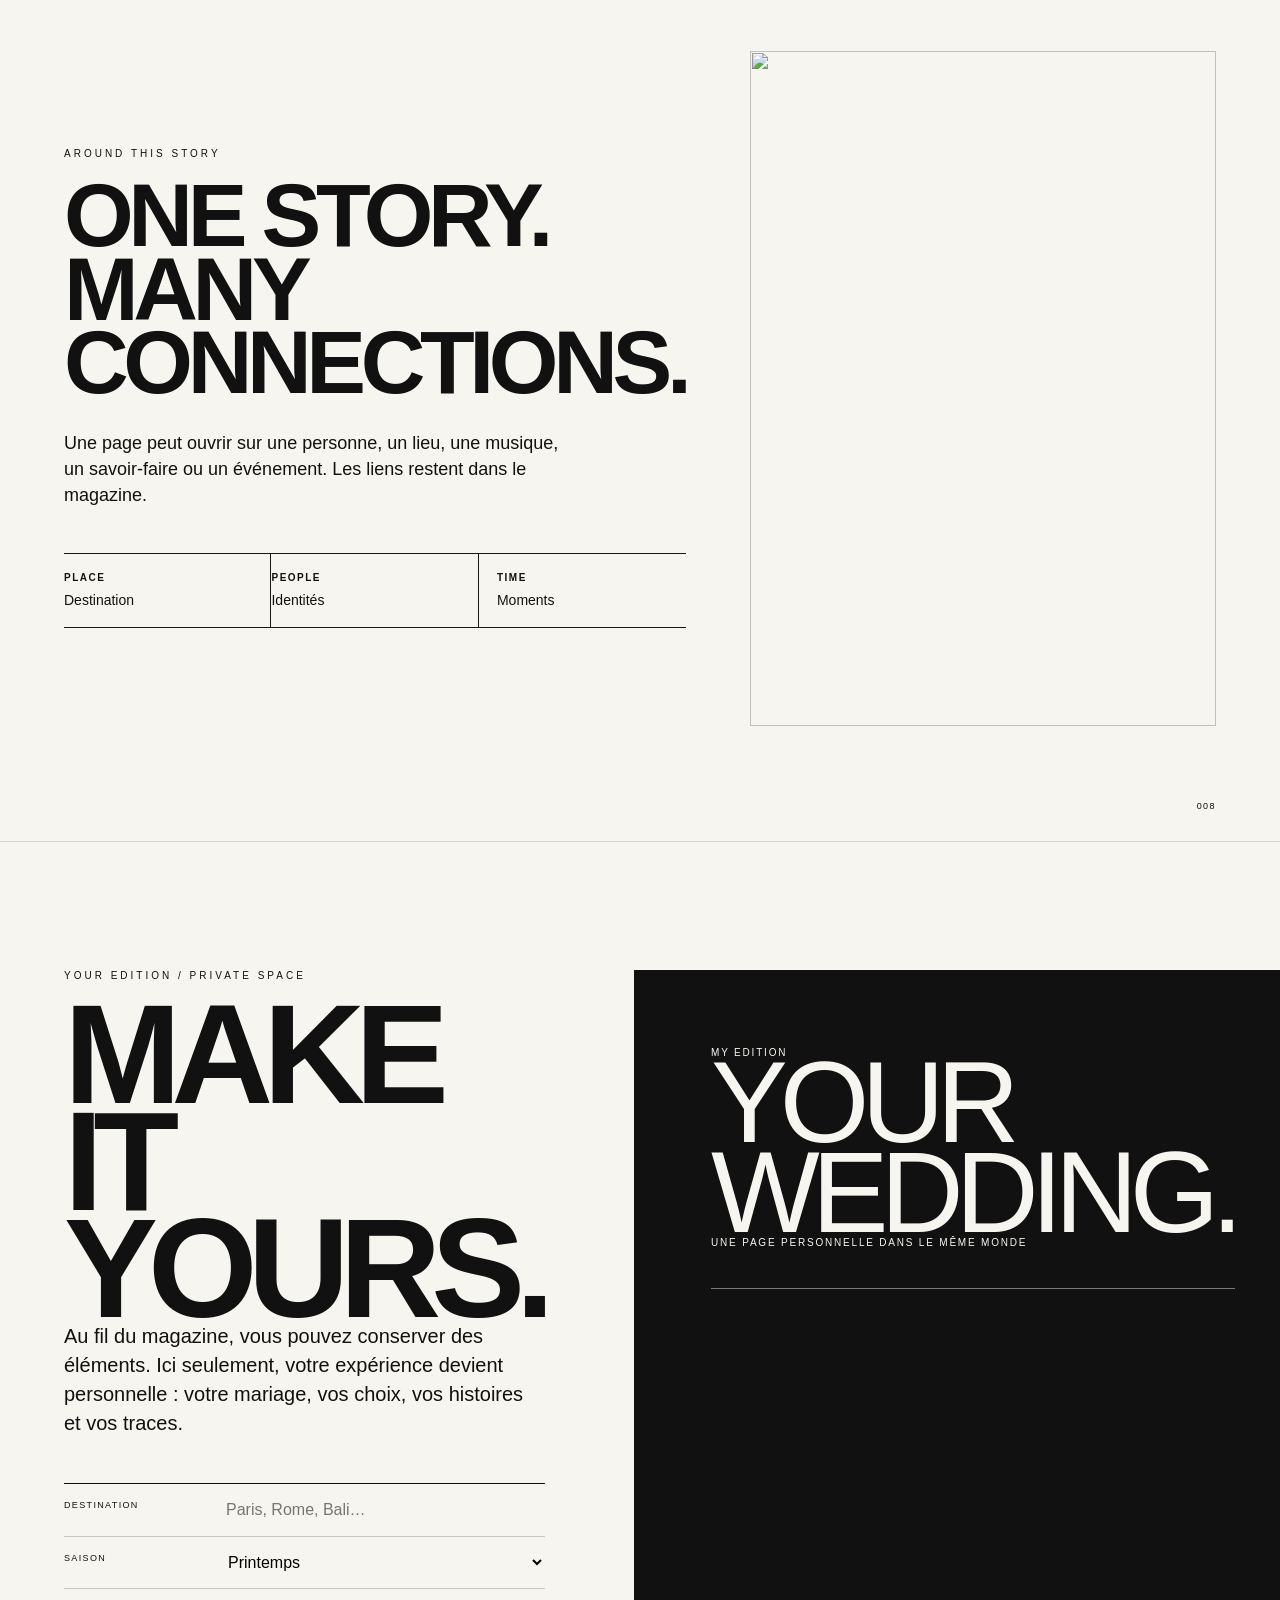
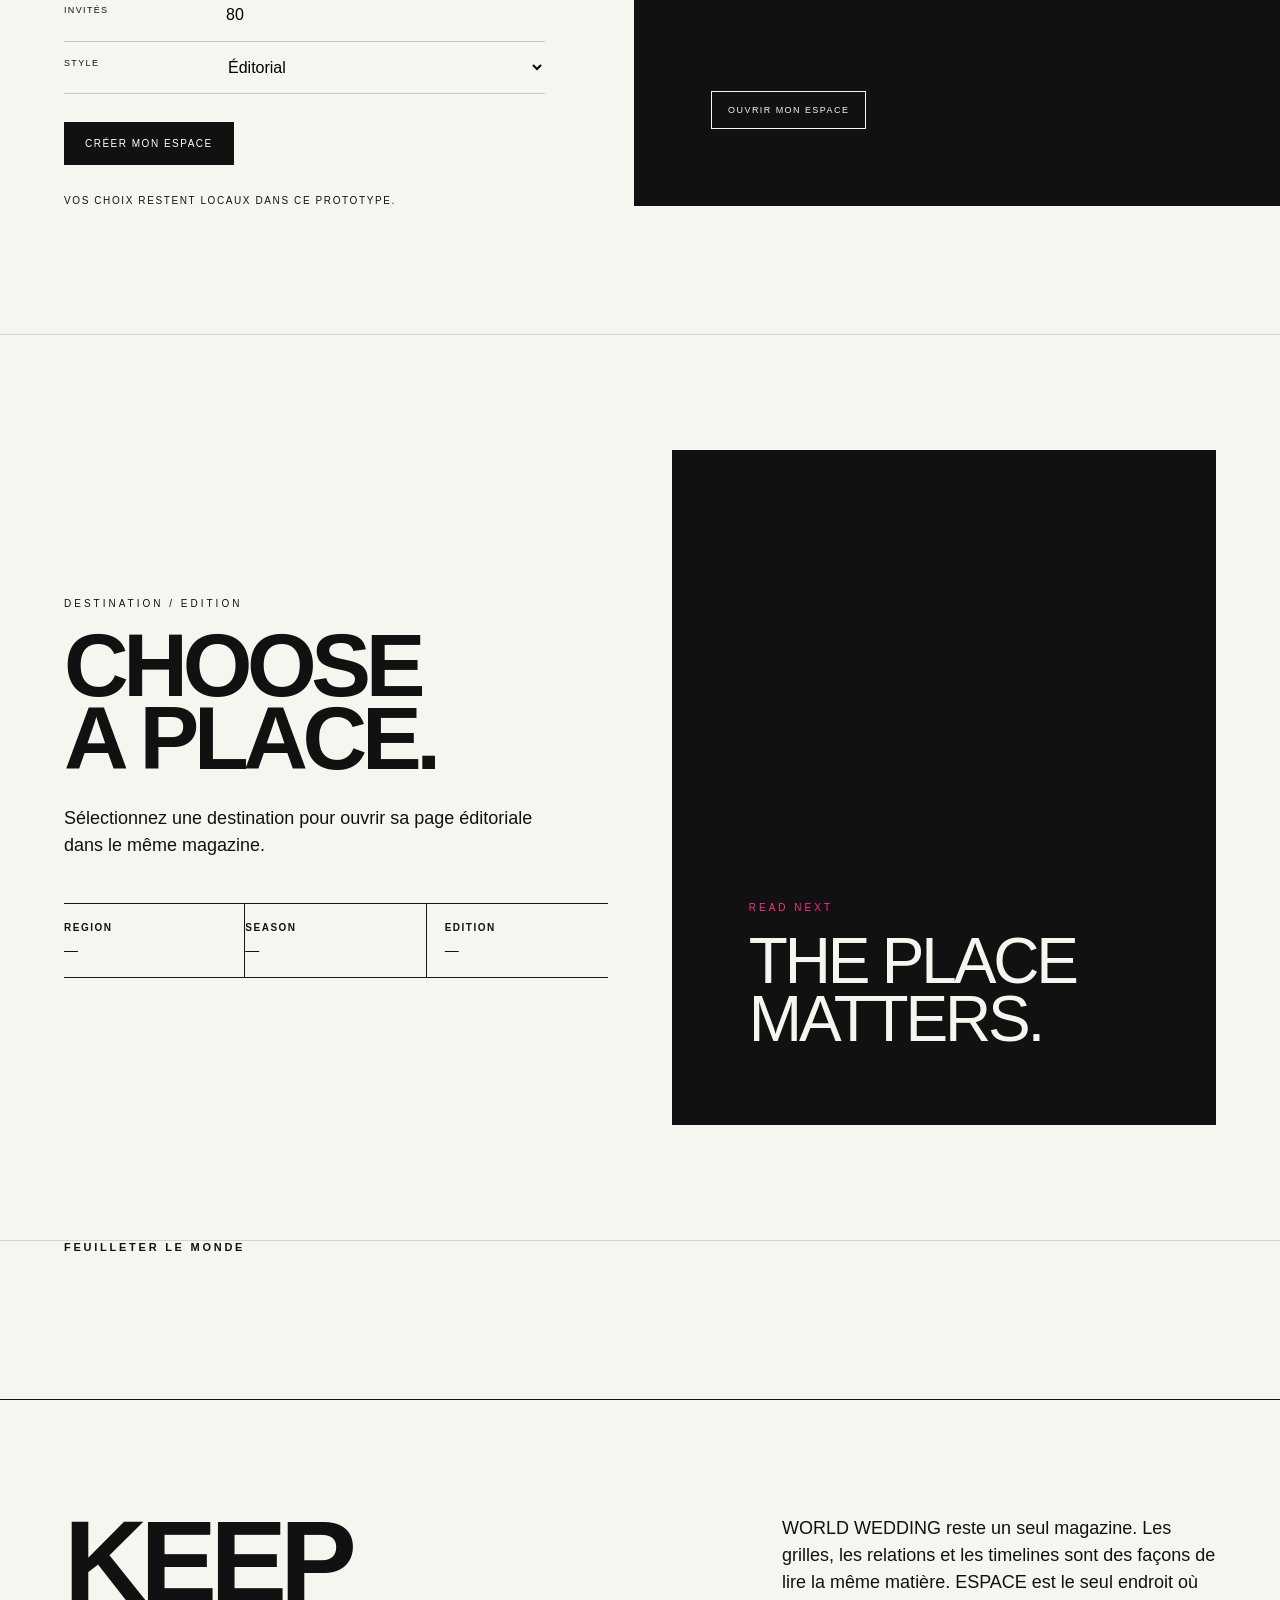
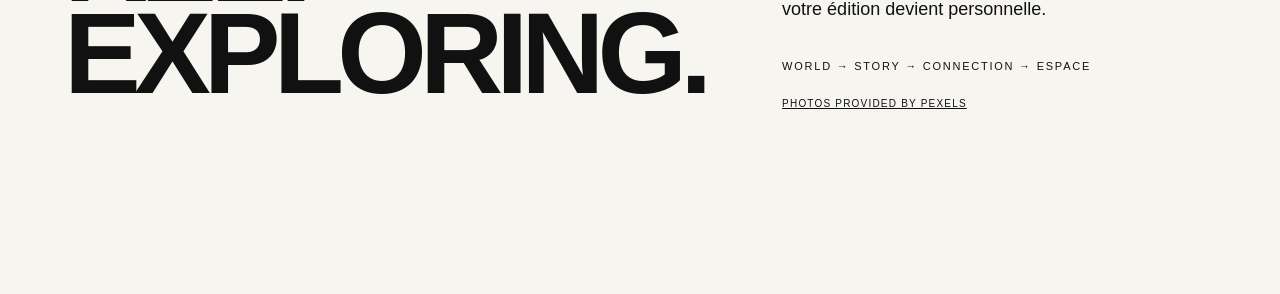
==== commit cd9ea876: "Make Universal Grid the immediate homepage experience" ====
--- a/index.html
+++ b/index.html
@@ -29,7 +29,7 @@
 .mirror-editorial{min-height:100vh;padding:10vw 5vw;display:grid;grid-template-columns:1fr 1fr;gap:7vw;border-bottom:1px solid rgba(0,0,0,.14)}.mirror-editorial h2{font-size:clamp(60px,11vw,160px);line-height:.76;letter-spacing:-.07em}.mirror-editorial p{font-size:20px;line-height:1.45;max-width:500px}.mirror-form{margin-top:45px;border-top:1px solid #111}.mirror-field{display:grid;grid-template-columns:140px 1fr;padding:16px 0;border-bottom:1px solid rgba(17,17,17,.2);gap:20px}.mirror-field label{font-size:9px;letter-spacing:.15em;text-transform:uppercase}.mirror-field input,.mirror-field select{border:0;background:transparent;font-size:16px;outline:none}.mirror-action{margin-top:28px;border:1px solid #111;background:#111;color:white;padding:15px 20px;text-transform:uppercase;letter-spacing:.15em;font-size:10px;cursor:pointer}.mirror-preview{min-height:70vh;background:#111;color:#f7f5ef;padding:6vw;display:flex;flex-direction:column;justify-content:space-between}.mirror-preview .big{font-size:clamp(55px,9vw,130px);line-height:.78;letter-spacing:-.07em}.mirror-preview .small{font-size:10px;letter-spacing:.18em;text-transform:uppercase}.edition-list{margin-top:40px;border-top:1px solid rgba(247,245,239,.45)}.edition-item{display:grid;grid-template-columns:70px 1fr auto;gap:16px;padding:14px 0;border-bottom:1px solid rgba(247,245,239,.22);align-items:baseline}.edition-item b{font-size:10px;letter-spacing:.14em}.edition-item span{font-size:14px}.edition-item em{font-size:9px;letter-spacing:.14em;text-transform:uppercase;font-style:normal;opacity:.65}.space-open{margin-top:22px;border:1px solid #f7f5ef;background:transparent;color:#f7f5ef;padding:13px 16px;text-transform:uppercase;letter-spacing:.16em;font-size:9px;cursor:pointer}.space-open:hover{background:#f7f5ef;color:#111}.space-note{font-size:10px;letter-spacing:.16em;text-transform:uppercase;margin-top:30px}
 .footer{min-height:55vh;padding:9vw 5vw;display:grid;grid-template-columns:1fr 1fr;gap:6vw;border-top:1px solid #111}.footer h2{font-size:clamp(50px,9vw,130px);line-height:.8;letter-spacing:-.06em}.footer p{font-size:18px;line-height:1.5;max-width:480px}
 .drawer{position:fixed;z-index:100;inset:0;background:var(--paper);transform:translateY(100%);transition:transform .55s cubic-bezier(.2,.8,.2,1);overflow:auto}.drawer.open{transform:translateY(0)}.drawer-head{height:80px;display:flex;align-items:center;justify-content:space-between;padding:0 28px;border-bottom:1px solid #111;position:sticky;top:0;background:rgba(247,245,239,.94);backdrop-filter:blur(10px);z-index:2}.close{border:0;background:transparent;font-size:22px;cursor:pointer}.drawer-grid{display:grid;grid-template-columns:1.1fr .9fr;min-height:calc(100vh - 80px)}.drawer-image{min-height:80vh}.drawer-image img{width:100%;height:100%;object-fit:cover}.drawer-copy{padding:8vw 6vw}.drawer-copy h2{font-size:clamp(60px,10vw,150px);line-height:.76;letter-spacing:-.07em}.drawer-copy p{font-size:18px;line-height:1.5;margin-top:35px;max-width:500px}.drawer-details{margin-top:45px;border-top:1px solid #111}.drawer-fact{display:grid;grid-template-columns:100px 1fr;gap:18px;padding:14px 0;border-bottom:1px solid rgba(17,17,17,.2)}.drawer-fact b{font-size:9px;letter-spacing:.16em;text-transform:uppercase}.drawer-fact span{font-size:13px;line-height:1.35}.drawer-moments{margin-top:28px}.drawer-moments-title{font-size:9px;letter-spacing:.18em;text-transform:uppercase;margin-bottom:12px}.drawer-moment{display:flex;justify-content:space-between;gap:20px;padding:10px 0;border-bottom:1px solid rgba(17,17,17,.12);font-size:12px}.drawer-moment time{letter-spacing:.1em}.media-credit{margin-top:18px;font-size:9px;letter-spacing:.1em;text-transform:uppercase;opacity:.65}.media-credit a{text-decoration:none;border-bottom:1px solid currentColor}.relation-links{margin-top:28px;border-top:1px solid #111}.relation-links-title{font-size:9px;letter-spacing:.18em;text-transform:uppercase;padding:14px 0 8px}.relation-link{width:100%;display:grid;grid-template-columns:95px 1fr;gap:16px;padding:11px 0;border:0;border-bottom:1px solid rgba(17,17,17,.15);background:transparent;text-align:left;cursor:pointer}.relation-link:hover{color:var(--pink)}.relation-link small{font-size:8px;letter-spacing:.15em;text-transform:uppercase}.relation-link span{font-size:13px}.relation-link:focus-visible{outline:2px solid var(--pink);outline-offset:-2px}.drawer-copy .cta{display:inline-block;margin-top:45px;padding:14px 18px;border:1px solid #111;text-decoration:none;font-size:10px;letter-spacing:.18em;text-transform:uppercase;background:transparent;cursor:pointer}
-@media(max-width:800px){.top{height:58px;padding:0 16px}.top-meta{display:none}.spread.hero,.split,.footer,.drawer-grid,.editorial-grid,.mirror-editorial{grid-template-columns:1fr}.spread.hero{gap:35px}.hero-image{height:58vh;min-height:380px}.full .image{height:100svh}.type{grid-template-columns:1fr;gap:20px}.type .index{order:-1}.cards{grid-template-columns:1fr}.factline{grid-template-columns:1fr}.fact{border-right:0;border-bottom:1px solid #111}.fact:last-child{padding-left:0;border-bottom:0}.drawer-image{height:55vh;min-height:0}.drawer-copy{padding:45px 24px 80px}.grid-stage{grid-template-columns:repeat(10,1fr);aspect-ratio:10/37}.time-row{grid-template-columns:75px 1fr}.time-row span{grid-column:2}.mirror-preview{min-height:55vh}.mirror-field{grid-template-columns:95px 1fr}.edition-item{grid-template-columns:45px 1fr}.edition-item em{display:none}.drawer-fact{grid-template-columns:80px 1fr}}
+@media(max-width:800px){.top{height:58px;padding:0 16px}.top-meta{display:none}.spread.hero,.split,.footer,.drawer-grid,.editorial-grid,.mirror-editorial{grid-template-columns:1fr}.spread.hero{gap:18px;min-height:auto;padding-top:82px;padding-bottom:28px}.hero-copy p{font-size:17px;margin-top:22px}.hero-image{height:42vh;min-height:300px}.full .image{height:72svh;min-height:430px}.type{grid-template-columns:1fr;gap:20px}.type .index{order:-1}.cards{grid-template-columns:1fr}.factline{grid-template-columns:1fr}.fact{border-right:0;border-bottom:1px solid #111}.fact:last-child{padding-left:0;border-bottom:0}.drawer-image{height:55vh;min-height:0}.drawer-copy{padding:45px 24px 80px}.editorial-grid{min-height:auto;padding:58px 16px 52px;gap:22px;align-items:start}.editorial-grid > div:first-child{order:2}.editorial-grid > div:nth-child(2){order:1}.universal-head h2{font-size:clamp(48px,16vw,78px)}.universal-sub{font-size:14px;margin-top:18px}.universal-alphabet{margin-top:24px}.universal-context{margin-top:22px}.grid-stage{grid-template-columns:repeat(10,1fr);aspect-ratio:10/37}.time-row{grid-template-columns:75px 1fr}.time-row span{grid-column:2}.mirror-preview{min-height:55vh}.mirror-field{grid-template-columns:95px 1fr}.edition-item{grid-template-columns:45px 1fr}.edition-item em{display:none}.drawer-fact{grid-template-columns:80px 1fr}}
 </style>
 </head>
 <body>
@@ -41,9 +41,11 @@
 
 <main class="mag">
 <section class="spread hero">
-  <div class="hero-copy"><div class="kicker">The living magazine · 365 days · the world</div><h1>WORLD<br>WEDDING</h1><p>Un magazine vivant. Des lieux, des cultures, des personnes, des gestes et des histoires. Feuilletez le monde du mariage comme une édition qui ne se termine jamais.</p></div>
+  <div class="hero-copy"><div class="kicker">THE LIVING MAGAZINE · 365 SIGNS</div><h1>WORLD<br>WEDDING</h1><p>Un seul magazine. 365 signes pour lire les lieux, les personnes, les moments et les histoires du mariage.</p></div>
   <div class="hero-image"><img src="https://picsum.photos/seed/worldwedding-cover/1200/1600" data-media-query="wedding editorial destination" data-media-orientation="landscape" alt=""></div><div class="note">SCROLL TO ENTER</div><div class="page-number">001</div>
 </section>
+
+<section id="grid" class="editorial-grid"><div class="universal-head"><div class="kicker">365 SIGNS / ONE WORLD</div><h2>THE<br>UNIVERSAL.</h2><p class="universal-sub">La grille est la matière du magazine. Touchez un signe pour lire le monde autrement.</p><div id="universalAlphabet" class="universal-alphabet" aria-label="Alphabet universel"></div><button class="universal-mode" type="button" onclick="clearUniversalContext()">READ · ALL</button><div id="universalContext" class="universal-context"><small>UNIVERSAL / READY</small><strong>READ THE SIGNS.</strong><span>Choisissez un signe ou un élément. Le magazine se resserre autour de lui.</span></div></div><div><div class="grid-stage" id="magGrid" aria-label="The Universal — langage visuel du magazine"></div></div><div class="page-number">002</div></section>
 
 <section class="spread full"><div class="image"><img src="https://picsum.photos/seed/worldwedding-landscape/1800/1200" data-media-query="destination wedding landscape" data-media-orientation="landscape" alt=""></div><div class="overlay"><div class="kicker">One world · infinite stories</div><h2>JUST<br>TURN<br>THE PAGE.</h2><p>Il n'y a pas de catalogue à parcourir. Chaque histoire ouvre la suivante. Chaque élément peut être regardé comme un lieu, une personne, un moment, une relation ou une mémoire.</p></div><div class="page-number">002</div></section>
 
@@ -55,7 +57,7 @@
 
 <section class="timeline-editorial"><div class="kicker">A DAY / READ IT IN TIME</div><h2>THE DAY<br>HAS A RHYTHM.</h2><div class="timeline-line" id="magTimeline"></div></section>
 
-<section id="grid" class="editorial-grid"><div class="universal-head"><div class="kicker">THE UNIVERSAL / ONE WORLD · ONE LANGUAGE</div><h2>THE<br>UNIVERSAL.</h2><p class="universal-sub">Un langage visuel pour lire le monde du mariage. Chaque signe désigne une matière. Chaque ligne désigne une relation.</p><div id="universalAlphabet" class="universal-alphabet" aria-label="Alphabet universel"></div><button class="universal-mode" type="button" onclick="clearUniversalContext()">READ · ALL</button><div id="universalContext" class="universal-context"><small>UNIVERSAL / READY</small><strong>READ THE SIGNS.</strong><span>Choisissez un signe ou un élément. Le magazine se resserre autour de lui.</span></div></div><div><div class="grid-stage" id="magGrid" aria-label="The Universal — langage visuel du magazine"></div></div><div class="page-number">007</div></section>
+
 
 <section class="spread split"><div class="copy"><div class="kicker">AROUND THIS STORY</div><h2>ONE STORY.<br>MANY<br>CONNECTIONS.</h2><p>Une page peut ouvrir sur une personne, un lieu, une musique, un savoir-faire ou un événement. Les liens restent dans le magazine.</p><div class="factline"><div class="fact"><b>PLACE</b><span>Destination</span></div><div class="fact"><b>PEOPLE</b><span>Identités</span></div><div class="fact"><b>TIME</b><span>Moments</span></div></div></div><div class="image"><img src="https://picsum.photos/seed/worldwedding-connections/1200/1500" data-media-query="wedding people connection" data-media-orientation="portrait" alt=""></div><div class="page-number">008</div></section>
 
@@ -98,7 +100,7 @@
  const label=semanticLabel(type);$('universalContext').innerHTML='<small>UNIVERSAL / FILTER</small><strong>'+escEditorial(label)+'.</strong><span>La grille révèle uniquement cette matière dans la même histoire.</span><button class="universal-reset" type="button" onclick="clearUniversalContext()">RESET / ALL</button>';
 }
 function renderGrid(){const grid=$('magGrid');if(!grid)return;const objects=window.WORLD_OBJECT?.all?.()||[];const byCell=new Map();const byObject=new Map();objects.forEach(o=>{const p=window.WORLD_OBJECT_GRID?.project(o);if(p&&!byCell.has(p.number)){byCell.set(p.number,o);byObject.set(o.id,p.number);}});grid.innerHTML='';const cols=window.matchMedia('(max-width: 800px)').matches?10:19;const rows=Math.ceil(365/cols);const svg=document.createElementNS('http://www.w3.org/2000/svg','http://www.w3.org/2000/svg');svg.setAttribute('class','grid-links');svg.setAttribute('viewBox','0 0 100 100');svg.setAttribute('preserveAspectRatio','none');grid.appendChild(svg);for(let i=1;i<=365;i++){const c=document.createElement('button');c.type='button';const object=byCell.get(i);const semantic=object?(window.WORLD_OBJECT_GRID?.project(object)?.semanticType||object.type):null;c.className='grid-cell'+(object?' hot':'');c.setAttribute('aria-label',object?'Ouvrir '+(object.identity?.name||'élément')+' · '+semanticLabel(semantic):'Cellule '+i);if(object){c.dataset.object=object.id;c.dataset.semantic=semantic;c.innerHTML='<span class="grid-symbol" aria-hidden="true">'+semanticSymbol(semantic)+'</span><span class="grid-index" aria-hidden="true">'+i+'</span>';c.onclick=()=>openWorldObject(object);}grid.appendChild(c);}renderUniversalAlphabet(objects);
-const center=n=>({x:(((n-1)%cols)+.5)/cols*100,y:(Math.floor((n-1)/cols)+.5)/rows*100});const drawn=new Set();objects.forEach(o=>{const from=byObject.get(o.id);if(!from)return;Object.values(o.relations||{}).flat().forEach(targetId=>{const to=byObject.get(targetId);if(!to||from===to)return;const key=[o.id,targetId].sort().join('|');if(drawn.has(key))return;drawn.add(key);const a=center(from),b=center(to);const line=document.createElementNS('http://www.w3.org/2000/svg','line');line.setAttribute('x1',a.x);line.setAttribute('y1',a.y);line.setAttribute('x2',b.x);line.setAttribute('y2',b.y);line.dataset.edge=key;svg.appendChild(line);const fromCell=grid.querySelector('[data-object="'+CSS.escape(o.id)+'"]');const toCell=grid.querySelector('[data-object="'+CSS.escape(targetId)+'"]');if(fromCell)fromCell.classList.add('connected');if(toCell)toCell.classList.add('connected');});});} function clearUniversalContext(){const grid=$('magGrid');if(!grid)return;grid.querySelectorAll('.universal-filter').forEach(b=>b.classList.remove('active'));grid.querySelectorAll('.grid-cell').forEach(cell=>cell.classList.remove('type-muted','type-active','context-muted','context-related'));grid.querySelectorAll('.grid-links line').forEach(line=>line.classList.remove('context-edge'));$('universalContext').innerHTML='<small>UNIVERSAL / READY</small><strong>READ THE SIGNS.</strong><span>Choisissez un signe ou un élément. Le magazine se resserre autour de lui.</span>';}
+const center=n=>({x:(((n-1)%cols)+.5)/cols*100,y:(Math.floor((n-1)/cols)+.5)/rows*100});const drawn=new Set();objects.forEach(o=>{const from=byObject.get(o.id);if(!from)return;Object.values(o.relations||{}).flat().forEach(targetId=>{const to=byObject.get(targetId);if(!to||from===to)return;const key=[o.id,targetId].sort().join('|');if(drawn.has(key))return;drawn.add(key);const a=center(from),b=center(to);const line=document.createElementNS('http://www.w3.org/2000/svg','line');line.setAttribute('x1',a.x);line.setAttribute('y1',a.y);line.setAttribute('x2',b.x);line.setAttribute('y2',b.y);line.dataset.edge=key;svg.appendChild(line);const fromCell=grid.querySelector('[data-object="'+CSS.escape(o.id)+'"]');const toCell=grid.querySelector('[data-object="'+CSS.escape(targetId)+'"]');if(fromCell)fromCell.classList.add('connected');if(toCell)toCell.classList.add('connected');});});} function clearUniversalContext(){const grid=$('magGrid');if(!grid)return;grid.querySelectorAll('.universal-filter').forEach(b=>b.classList.remove('active'));grid.querySelectorAll('.grid-cell').forEach(cell=>cell.classList.remove('type-muted','type-active','context-muted','context-related','focus-selected','focus-related','focus-muted'));grid.querySelectorAll('.grid-links line').forEach(line=>line.classList.remove('context-edge'));$('universalContext').innerHTML='<small>UNIVERSAL / READY</small><strong>READ THE SIGNS.</strong><span>Choisissez un signe ou un élément. Le magazine se resserre autour de lui.</span>';}
 function focusGridObject(o){const grid=$('magGrid');if(!grid||!o)return;const related=new Set();Object.values(o.relations||{}).flat().forEach(id=>related.add(id));const reverse=window.WORLD_OBJECT?.all?.()||[];reverse.forEach(candidate=>{Object.values(candidate.relations||{}).flat().forEach(id=>{if(id===o.id)related.add(candidate.id);});});grid.querySelectorAll('.grid-cell').forEach(cell=>{cell.classList.remove('focus-selected','focus-related','focus-muted');if(cell.dataset.object){if(cell.dataset.object===o.id)cell.classList.add('focus-selected');else if(related.has(cell.dataset.object))cell.classList.add('focus-related');else cell.classList.add('focus-muted');}});grid.querySelectorAll('.grid-links line').forEach(line=>{line.classList.remove('focus-edge','focus-edge-secondary','context-edge');const edge=(line.dataset.edge||'').split('|');if(edge.includes(o.id))line.classList.add('focus-edge');else if(edge.some(id=>related.has(id)))line.classList.add('focus-edge-secondary');});
 grid.querySelectorAll('.grid-cell').forEach(cell=>{cell.classList.remove('context-muted','context-related');if(cell.dataset.object&&cell.dataset.object!==o.id){if(related.has(cell.dataset.object))cell.classList.add('context-related');else cell.classList.add('context-muted');}});
 grid.querySelectorAll('.grid-links line').forEach(line=>{const edge=(line.dataset.edge||'').split('|');if(edge.includes(o.id)||edge.some(id=>related.has(id)))line.classList.add('context-edge');});
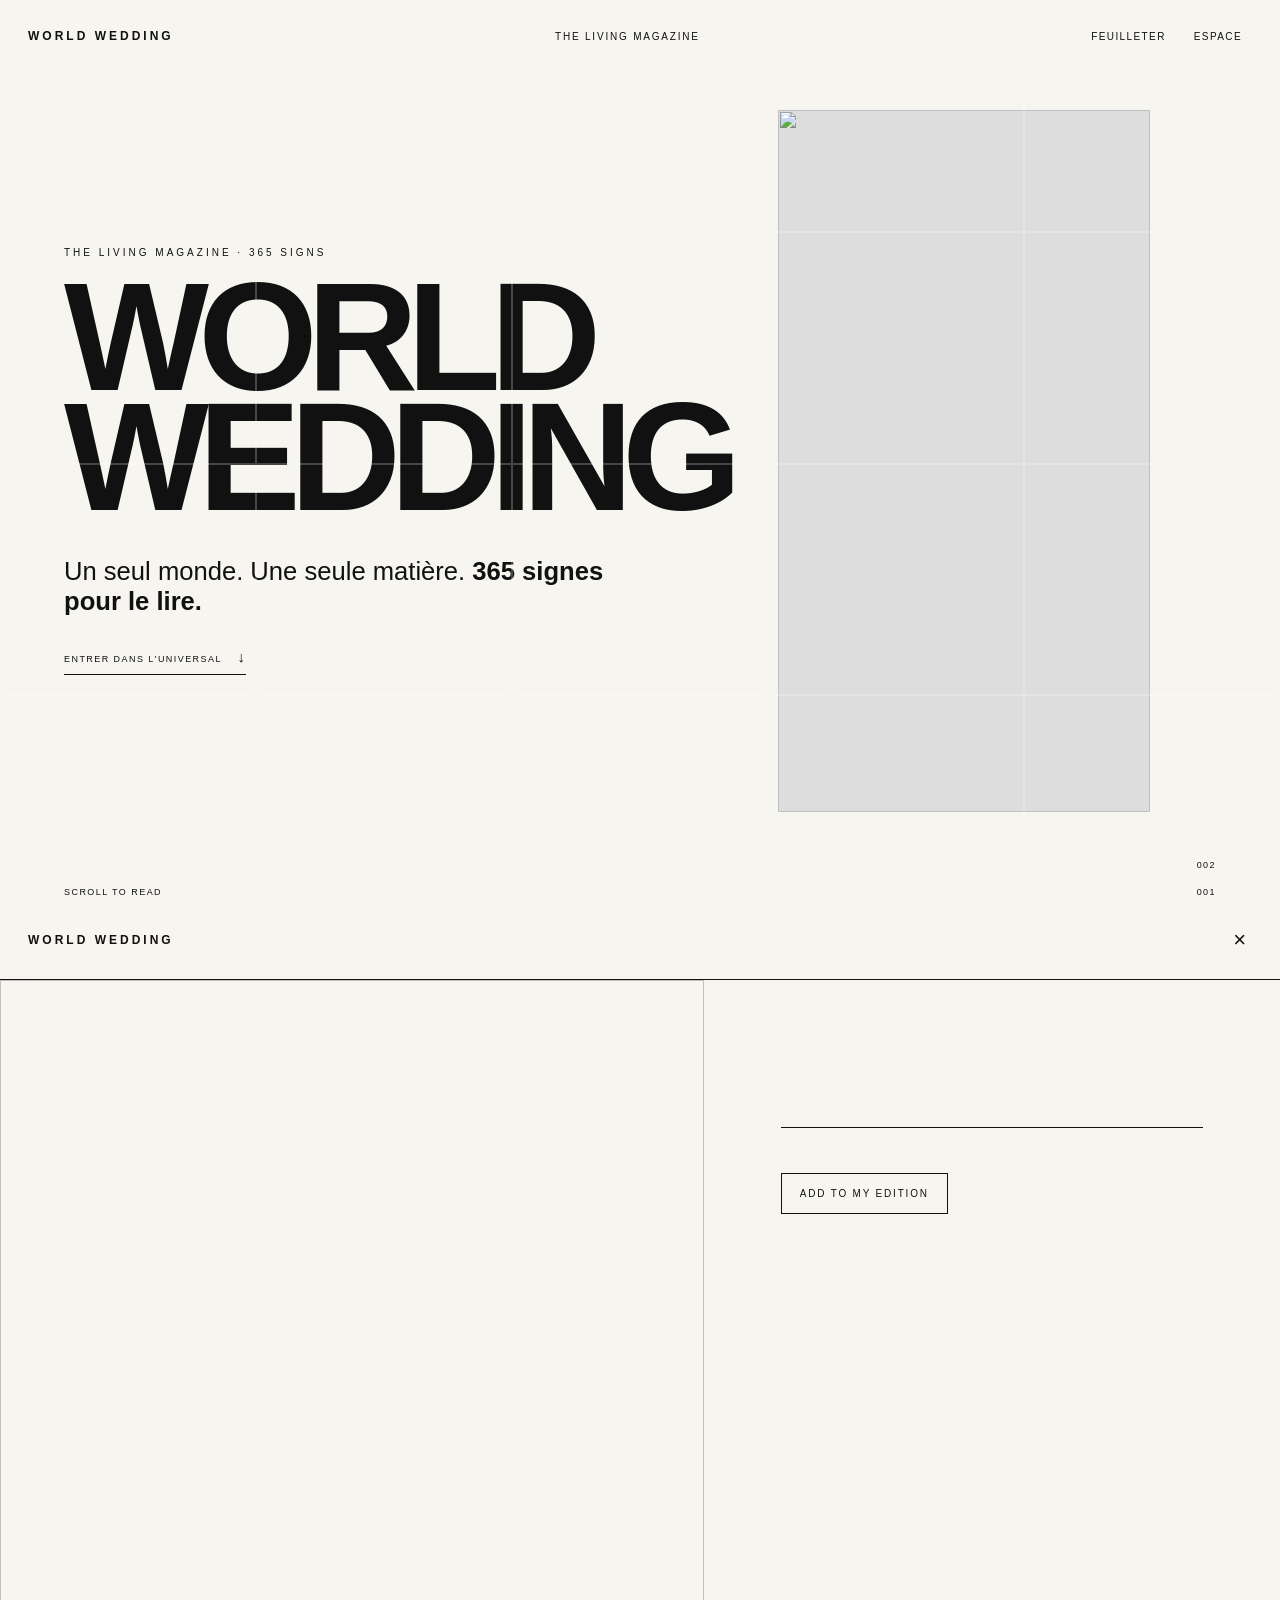
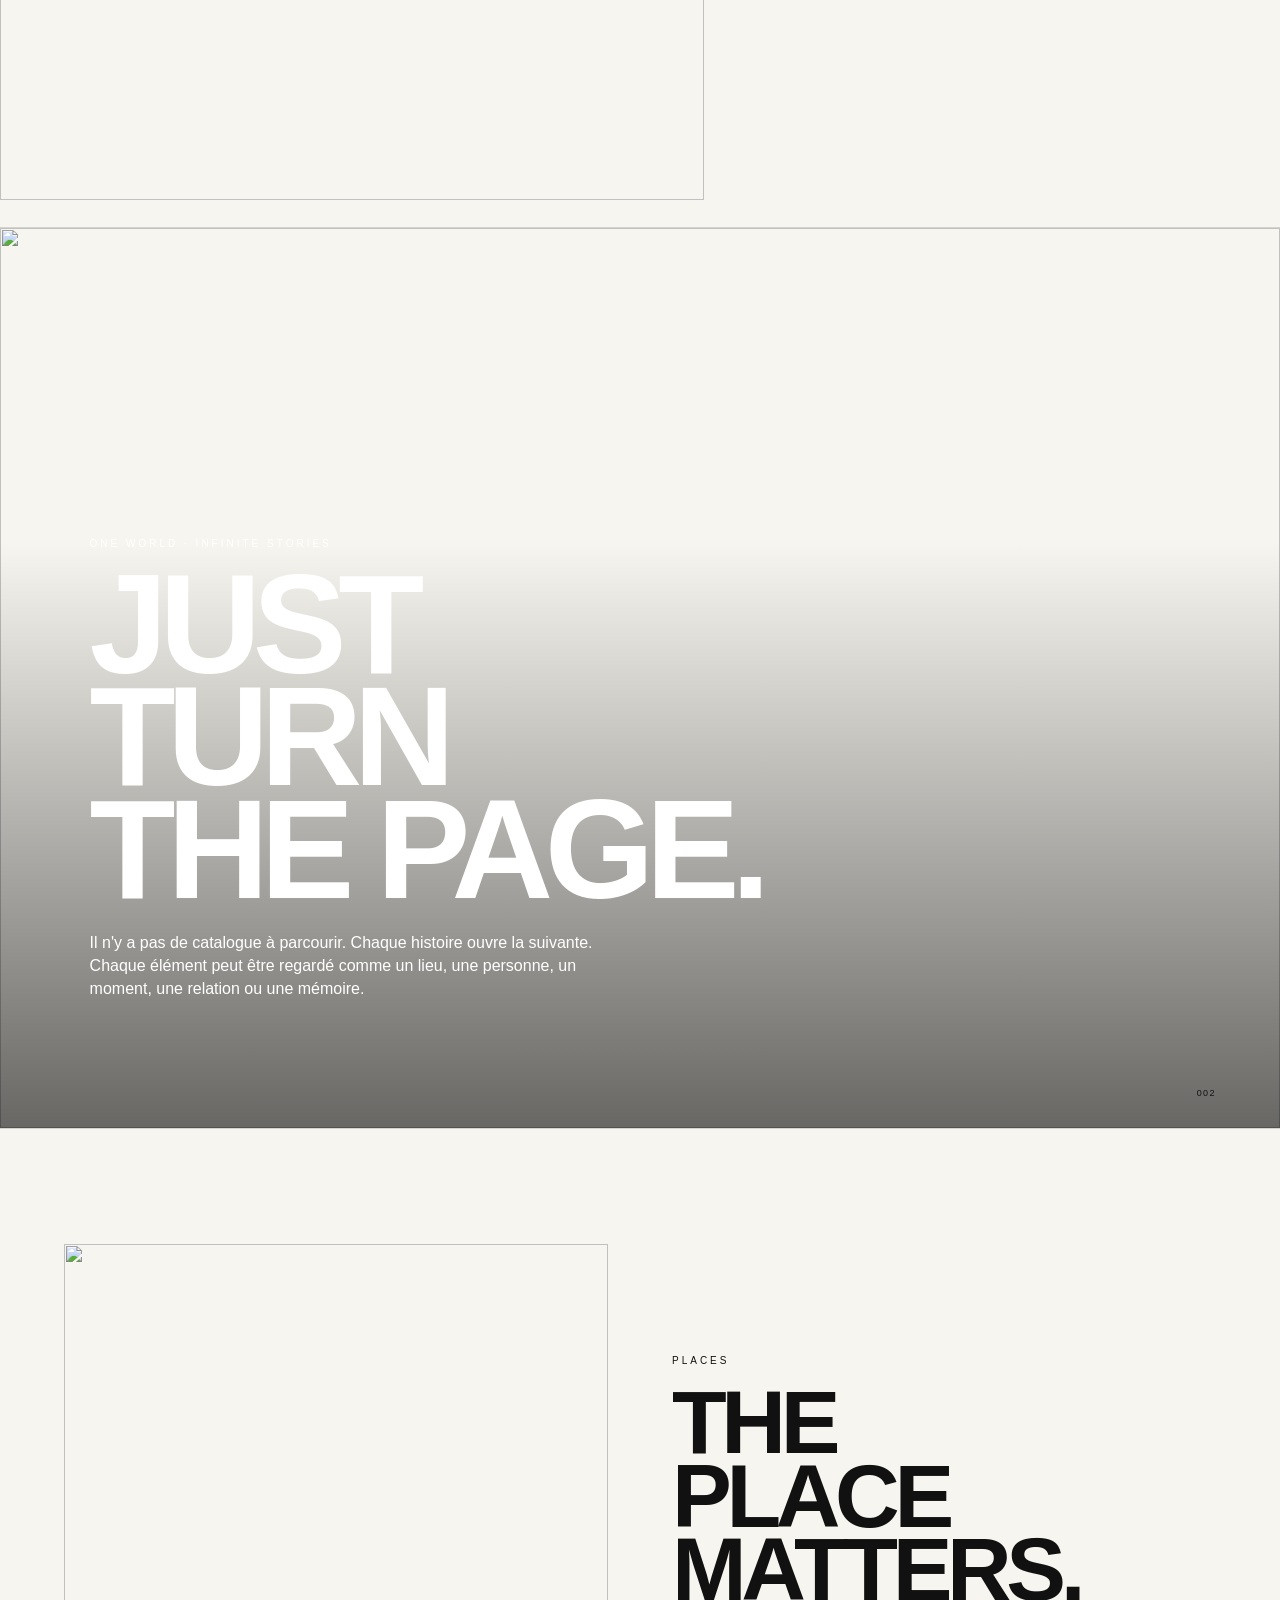
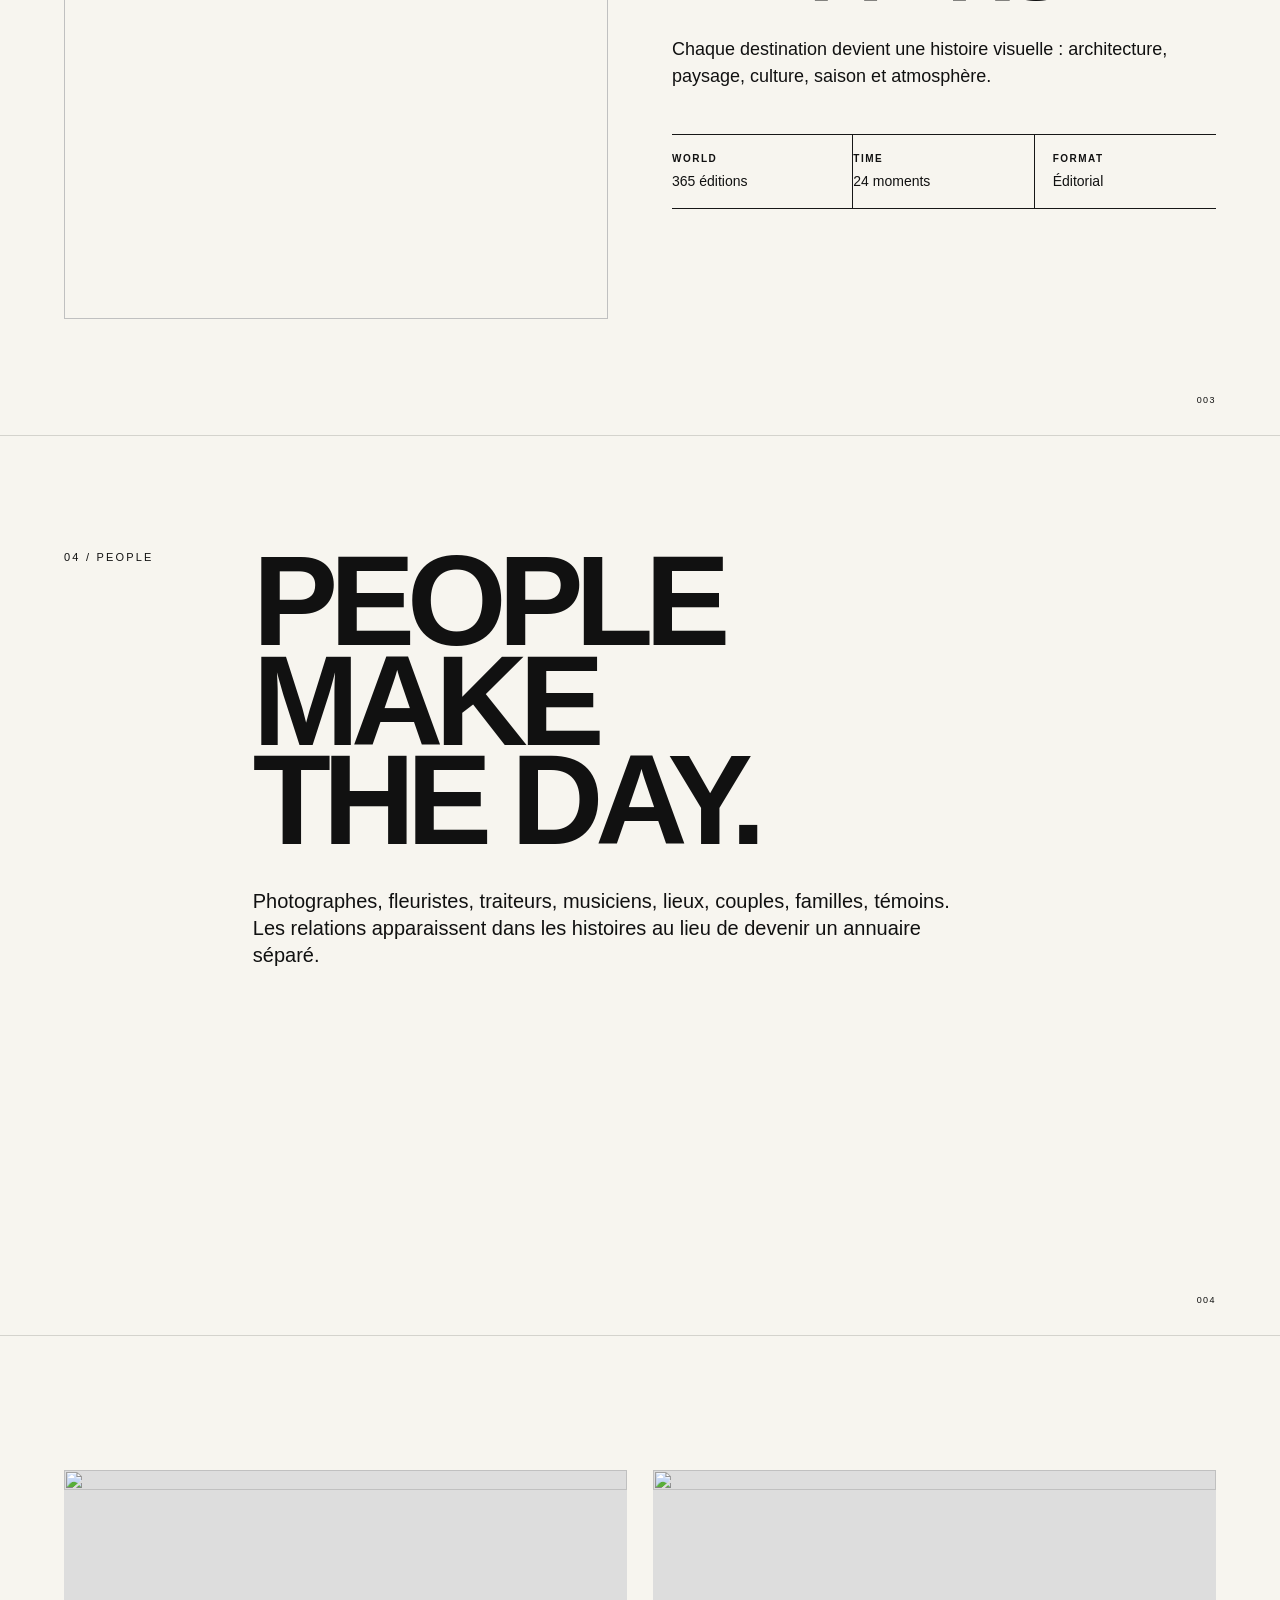
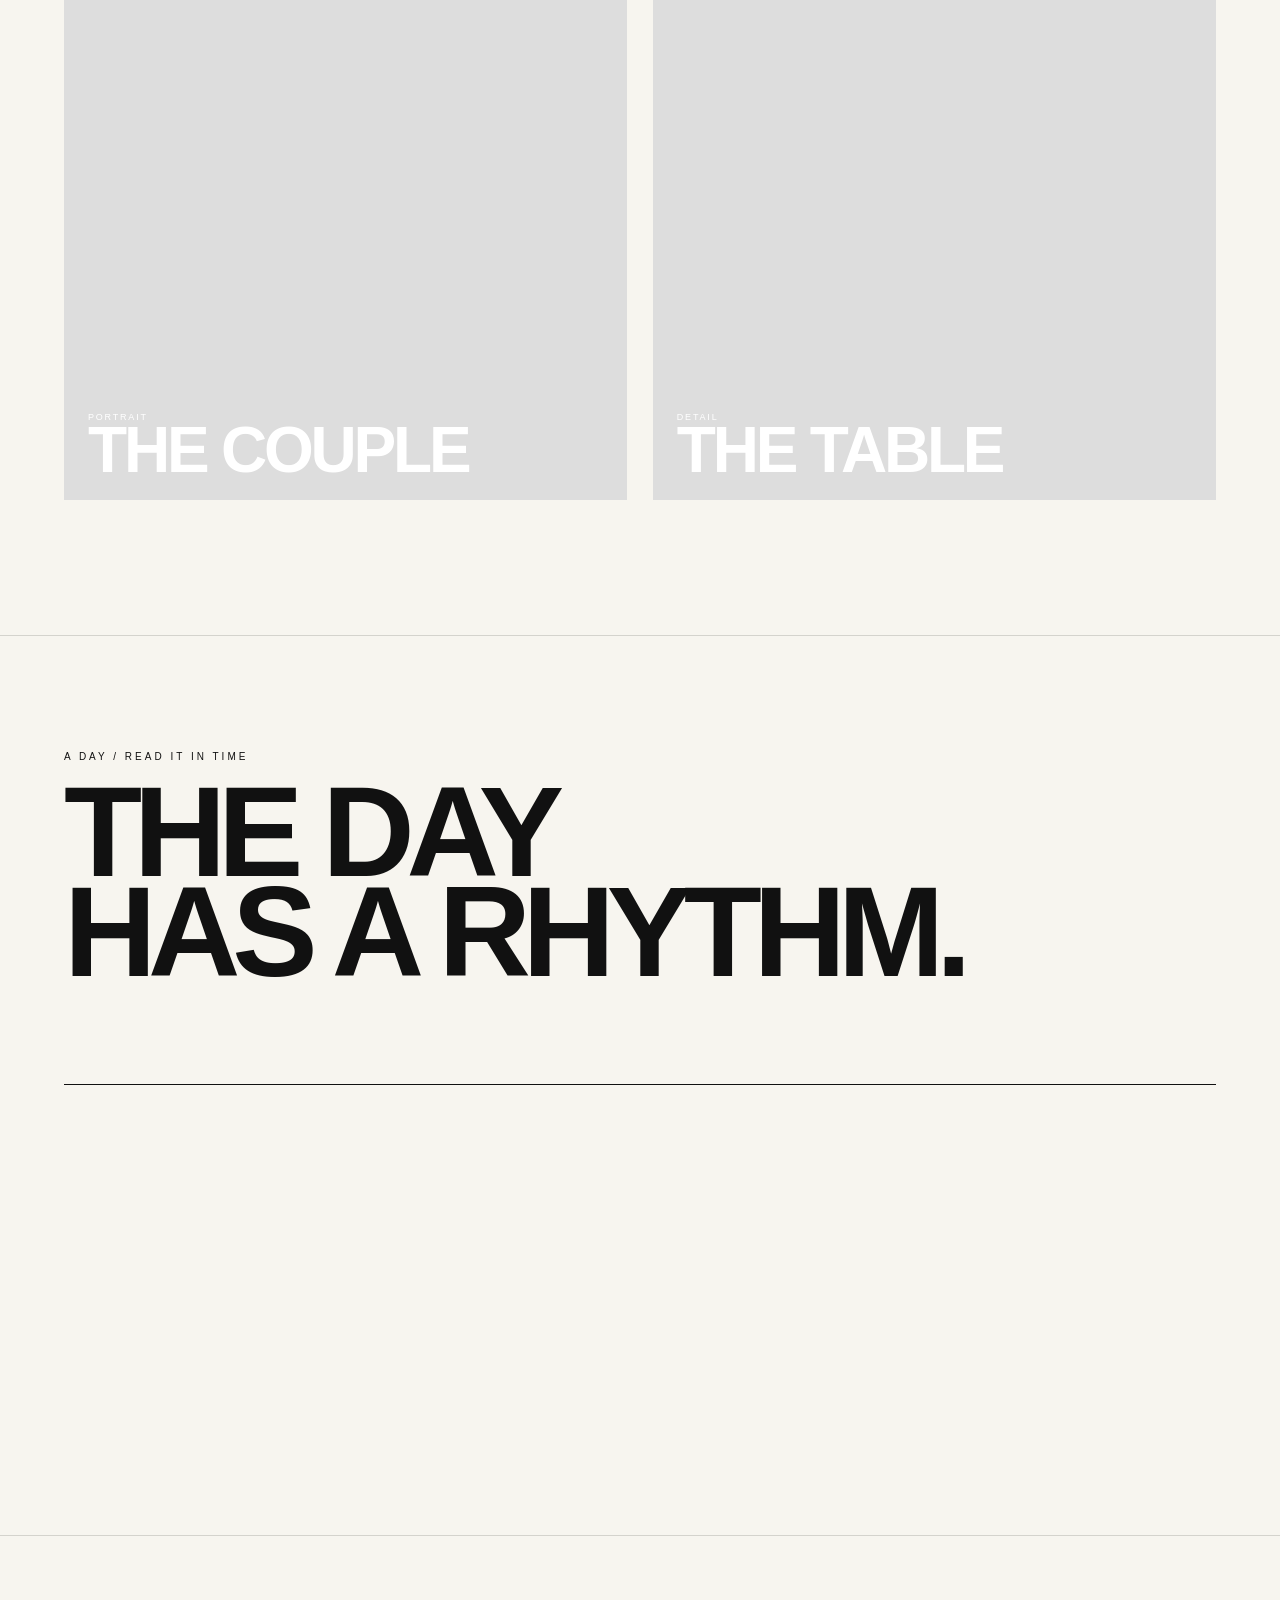
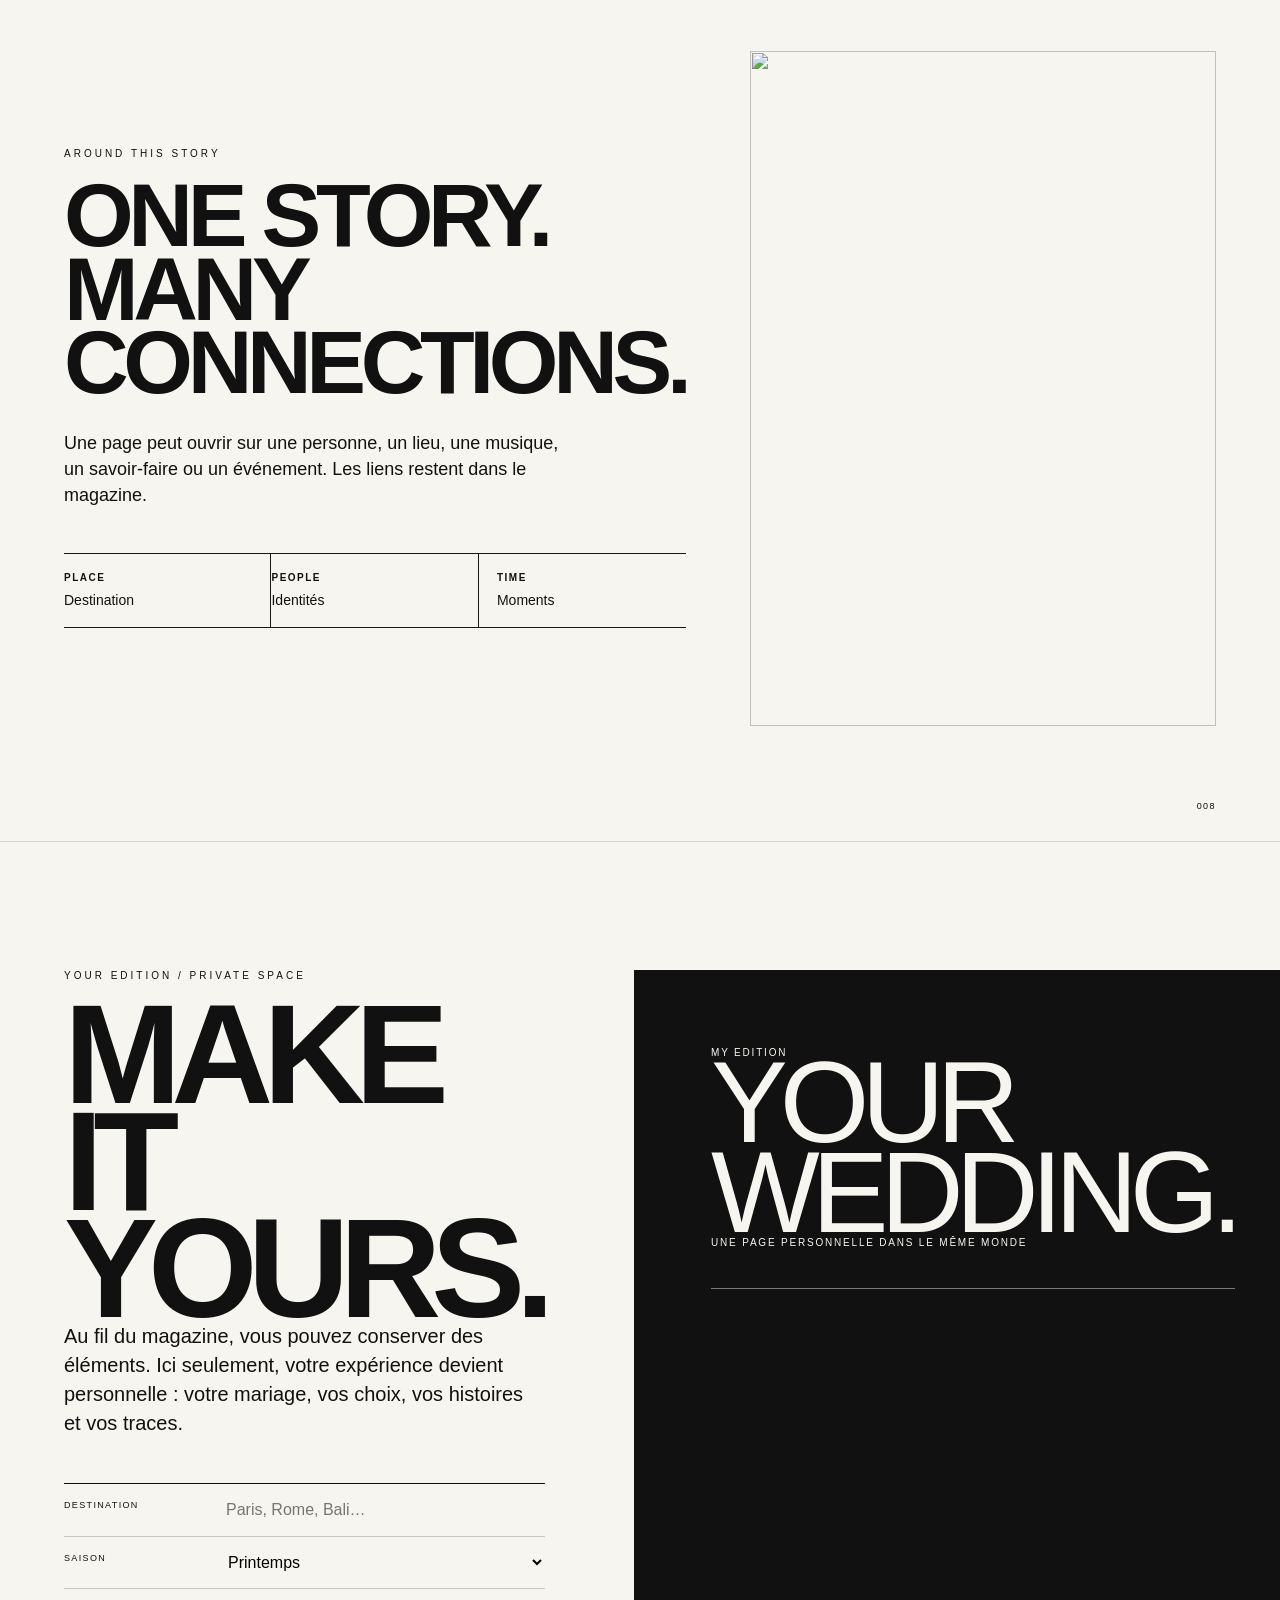
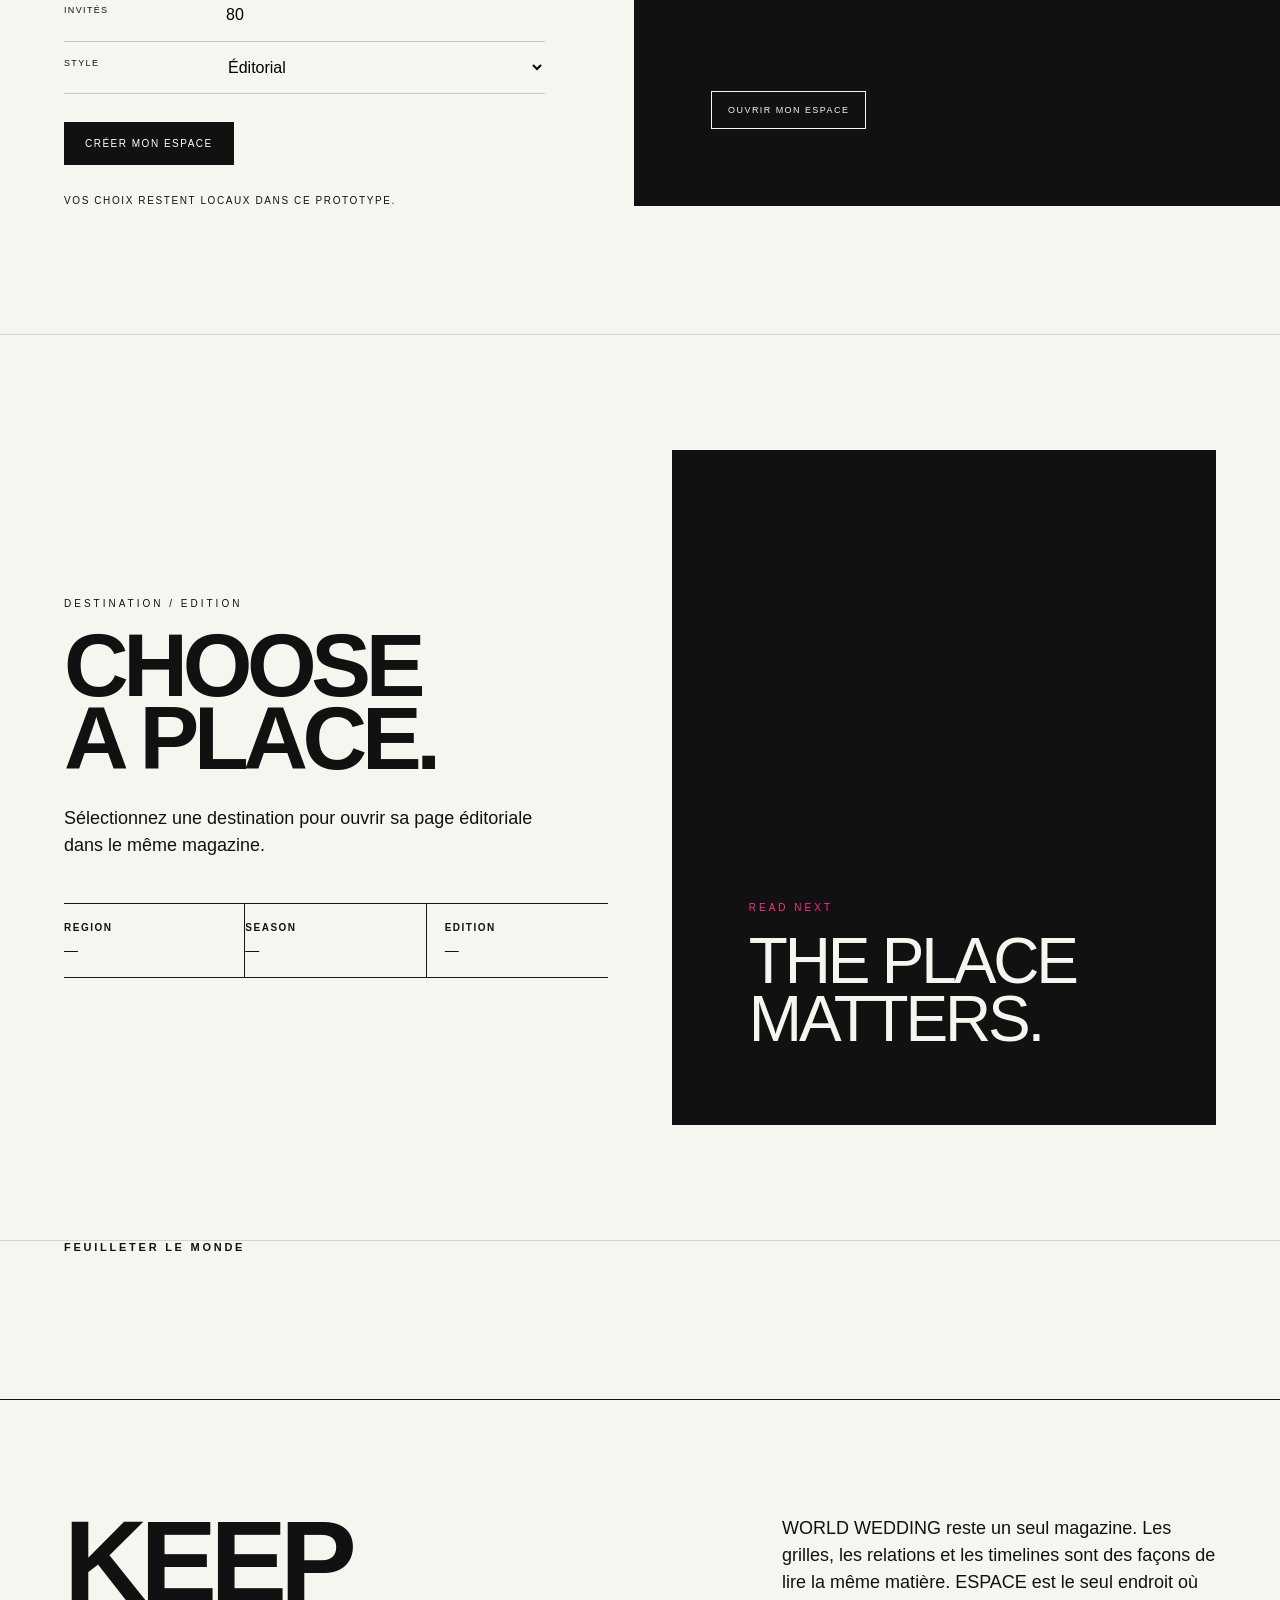
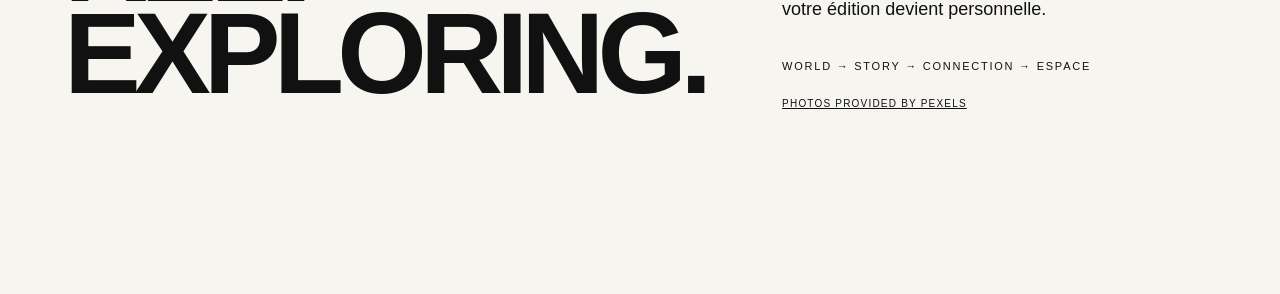
==== commit 59230ce5: "Clarify mobile entry into Universal Grid" ====
--- a/index.html
+++ b/index.html
@@ -13,7 +13,7 @@
 :root{--ink:#111;--paper:#f7f5ef;--line:#171717;--pink:#ff2b8a}
 html{scroll-behavior:smooth}body{background:var(--paper);color:var(--ink);font-family:Arial,Helvetica,sans-serif;overflow-x:hidden}
 button,a{font:inherit;color:inherit}.top{position:fixed;z-index:50;top:0;left:0;right:0;height:72px;padding:0 28px;display:flex;align-items:center;justify-content:space-between;mix-blend-mode:multiply;pointer-events:none}.brand{font-size:12px;letter-spacing:.25em;font-weight:700;pointer-events:auto}.top-meta{font-size:10px;letter-spacing:.18em;text-transform:uppercase;pointer-events:auto}.top-actions{display:flex;gap:8px;pointer-events:auto}.top button{border:0;background:transparent;text-transform:uppercase;letter-spacing:.14em;font-size:10px;cursor:pointer;padding:10px}.top button:hover{color:var(--pink)}
-.mag{width:100%}.spread{min-height:100vh;position:relative;padding:clamp(80px,9vw,130px) clamp(22px,5vw,76px);display:grid;align-items:center;border-bottom:1px solid rgba(0,0,0,.14)}.hero{min-height:100svh;grid-template-columns:1.15fr .85fr;gap:5vw;padding-top:110px}.kicker{font-size:10px;letter-spacing:.3em;text-transform:uppercase;margin-bottom:20px}h1{font-size:clamp(60px,12vw,190px);line-height:.78;letter-spacing:-.07em;font-weight:700}.hero-copy{max-width:650px}.hero-copy p{font-size:clamp(18px,2vw,28px);line-height:1.18;margin-top:38px;max-width:540px}.hero-image{height:78vh;min-height:520px;background:#ddd;overflow:hidden}.hero-image img,.image img{width:100%;height:100%;object-fit:cover;display:block}.note{position:absolute;bottom:30px;left:5vw;font-size:9px;letter-spacing:.16em;text-transform:uppercase}.page-number{position:absolute;right:5vw;bottom:30px;font-size:9px;letter-spacing:.16em}
+.mag{width:100%}.spread{min-height:100vh;position:relative;padding:clamp(80px,9vw,130px) clamp(22px,5vw,76px);display:grid;align-items:center;border-bottom:1px solid rgba(0,0,0,.14)}.hero{min-height:100svh;grid-template-columns:1.15fr .85fr;gap:5vw;padding-top:110px}.kicker{font-size:10px;letter-spacing:.3em;text-transform:uppercase;margin-bottom:20px}h1{font-size:clamp(60px,12vw,190px);line-height:.78;letter-spacing:-.07em;font-weight:700}.hero-copy{max-width:650px}.hero-copy p{font-size:clamp(18px,2vw,28px);line-height:1.18;margin-top:38px;max-width:540px}.hero-enter{margin-top:32px;border:0;border-bottom:1px solid #111;background:transparent;padding:0 0 9px;text-transform:uppercase;letter-spacing:.16em;font-size:9px;cursor:pointer}.hero-enter:hover{color:var(--pink);border-color:var(--pink)}.hero-enter span{font-size:15px;margin-left:12px}.hero-grid-tease{position:absolute;inset:0;display:grid;grid-template-columns:repeat(5,1fr);grid-template-rows:repeat(4,1fr);opacity:.8;pointer-events:none}.hero-grid-tease i{border:1px solid rgba(255,255,255,.28)}.hero-image{height:78vh;min-height:520px;background:#ddd;overflow:hidden}.hero-image img,.image img{width:100%;height:100%;object-fit:cover;display:block}.note{position:absolute;bottom:30px;left:5vw;font-size:9px;letter-spacing:.16em;text-transform:uppercase}.page-number{position:absolute;right:5vw;bottom:30px;font-size:9px;letter-spacing:.16em}
 .full{padding:0;min-height:100svh;display:grid;grid-template-columns:1fr}.full .image{height:100svh}.full .overlay{position:absolute;inset:0;padding:10vw 7vw;display:flex;flex-direction:column;justify-content:flex-end;color:white;background:linear-gradient(transparent 35%,rgba(0,0,0,.58))}.full h2{font-size:clamp(50px,11vw,170px);line-height:.8;letter-spacing:-.06em;max-width:1000px}.full .overlay p{font-size:16px;max-width:520px;line-height:1.45;margin-top:24px}
 .split{grid-template-columns:1fr 1fr;gap:5vw}.split .image{height:75vh;min-height:500px}.copy h2{font-size:clamp(45px,7vw,110px);line-height:.82;letter-spacing:-.06em;margin-bottom:30px}.copy p{font-size:18px;line-height:1.45;max-width:500px}.factline{display:grid;grid-template-columns:repeat(3,1fr);border-top:1px solid var(--line);border-bottom:1px solid var(--line);margin-top:45px}.fact{padding:18px 0;border-right:1px solid var(--line)}.fact:last-child{border-right:0;padding-left:18px}.fact b{display:block;font-size:10px;letter-spacing:.15em;text-transform:uppercase;margin-bottom:8px}.fact span{font-size:14px}
 .type{grid-template-columns:.25fr 1.75fr;gap:4vw;align-items:start}.type .index{font-size:11px;letter-spacing:.2em}.type h2{font-size:clamp(58px,10vw,150px);line-height:.78;letter-spacing:-.065em}.type p{font-size:20px;line-height:1.35;max-width:720px;margin-top:38px}
@@ -29,7 +29,7 @@
 .mirror-editorial{min-height:100vh;padding:10vw 5vw;display:grid;grid-template-columns:1fr 1fr;gap:7vw;border-bottom:1px solid rgba(0,0,0,.14)}.mirror-editorial h2{font-size:clamp(60px,11vw,160px);line-height:.76;letter-spacing:-.07em}.mirror-editorial p{font-size:20px;line-height:1.45;max-width:500px}.mirror-form{margin-top:45px;border-top:1px solid #111}.mirror-field{display:grid;grid-template-columns:140px 1fr;padding:16px 0;border-bottom:1px solid rgba(17,17,17,.2);gap:20px}.mirror-field label{font-size:9px;letter-spacing:.15em;text-transform:uppercase}.mirror-field input,.mirror-field select{border:0;background:transparent;font-size:16px;outline:none}.mirror-action{margin-top:28px;border:1px solid #111;background:#111;color:white;padding:15px 20px;text-transform:uppercase;letter-spacing:.15em;font-size:10px;cursor:pointer}.mirror-preview{min-height:70vh;background:#111;color:#f7f5ef;padding:6vw;display:flex;flex-direction:column;justify-content:space-between}.mirror-preview .big{font-size:clamp(55px,9vw,130px);line-height:.78;letter-spacing:-.07em}.mirror-preview .small{font-size:10px;letter-spacing:.18em;text-transform:uppercase}.edition-list{margin-top:40px;border-top:1px solid rgba(247,245,239,.45)}.edition-item{display:grid;grid-template-columns:70px 1fr auto;gap:16px;padding:14px 0;border-bottom:1px solid rgba(247,245,239,.22);align-items:baseline}.edition-item b{font-size:10px;letter-spacing:.14em}.edition-item span{font-size:14px}.edition-item em{font-size:9px;letter-spacing:.14em;text-transform:uppercase;font-style:normal;opacity:.65}.space-open{margin-top:22px;border:1px solid #f7f5ef;background:transparent;color:#f7f5ef;padding:13px 16px;text-transform:uppercase;letter-spacing:.16em;font-size:9px;cursor:pointer}.space-open:hover{background:#f7f5ef;color:#111}.space-note{font-size:10px;letter-spacing:.16em;text-transform:uppercase;margin-top:30px}
 .footer{min-height:55vh;padding:9vw 5vw;display:grid;grid-template-columns:1fr 1fr;gap:6vw;border-top:1px solid #111}.footer h2{font-size:clamp(50px,9vw,130px);line-height:.8;letter-spacing:-.06em}.footer p{font-size:18px;line-height:1.5;max-width:480px}
 .drawer{position:fixed;z-index:100;inset:0;background:var(--paper);transform:translateY(100%);transition:transform .55s cubic-bezier(.2,.8,.2,1);overflow:auto}.drawer.open{transform:translateY(0)}.drawer-head{height:80px;display:flex;align-items:center;justify-content:space-between;padding:0 28px;border-bottom:1px solid #111;position:sticky;top:0;background:rgba(247,245,239,.94);backdrop-filter:blur(10px);z-index:2}.close{border:0;background:transparent;font-size:22px;cursor:pointer}.drawer-grid{display:grid;grid-template-columns:1.1fr .9fr;min-height:calc(100vh - 80px)}.drawer-image{min-height:80vh}.drawer-image img{width:100%;height:100%;object-fit:cover}.drawer-copy{padding:8vw 6vw}.drawer-copy h2{font-size:clamp(60px,10vw,150px);line-height:.76;letter-spacing:-.07em}.drawer-copy p{font-size:18px;line-height:1.5;margin-top:35px;max-width:500px}.drawer-details{margin-top:45px;border-top:1px solid #111}.drawer-fact{display:grid;grid-template-columns:100px 1fr;gap:18px;padding:14px 0;border-bottom:1px solid rgba(17,17,17,.2)}.drawer-fact b{font-size:9px;letter-spacing:.16em;text-transform:uppercase}.drawer-fact span{font-size:13px;line-height:1.35}.drawer-moments{margin-top:28px}.drawer-moments-title{font-size:9px;letter-spacing:.18em;text-transform:uppercase;margin-bottom:12px}.drawer-moment{display:flex;justify-content:space-between;gap:20px;padding:10px 0;border-bottom:1px solid rgba(17,17,17,.12);font-size:12px}.drawer-moment time{letter-spacing:.1em}.media-credit{margin-top:18px;font-size:9px;letter-spacing:.1em;text-transform:uppercase;opacity:.65}.media-credit a{text-decoration:none;border-bottom:1px solid currentColor}.relation-links{margin-top:28px;border-top:1px solid #111}.relation-links-title{font-size:9px;letter-spacing:.18em;text-transform:uppercase;padding:14px 0 8px}.relation-link{width:100%;display:grid;grid-template-columns:95px 1fr;gap:16px;padding:11px 0;border:0;border-bottom:1px solid rgba(17,17,17,.15);background:transparent;text-align:left;cursor:pointer}.relation-link:hover{color:var(--pink)}.relation-link small{font-size:8px;letter-spacing:.15em;text-transform:uppercase}.relation-link span{font-size:13px}.relation-link:focus-visible{outline:2px solid var(--pink);outline-offset:-2px}.drawer-copy .cta{display:inline-block;margin-top:45px;padding:14px 18px;border:1px solid #111;text-decoration:none;font-size:10px;letter-spacing:.18em;text-transform:uppercase;background:transparent;cursor:pointer}
-@media(max-width:800px){.top{height:58px;padding:0 16px}.top-meta{display:none}.spread.hero,.split,.footer,.drawer-grid,.editorial-grid,.mirror-editorial{grid-template-columns:1fr}.spread.hero{gap:18px;min-height:auto;padding-top:82px;padding-bottom:28px}.hero-copy p{font-size:17px;margin-top:22px}.hero-image{height:42vh;min-height:300px}.full .image{height:72svh;min-height:430px}.type{grid-template-columns:1fr;gap:20px}.type .index{order:-1}.cards{grid-template-columns:1fr}.factline{grid-template-columns:1fr}.fact{border-right:0;border-bottom:1px solid #111}.fact:last-child{padding-left:0;border-bottom:0}.drawer-image{height:55vh;min-height:0}.drawer-copy{padding:45px 24px 80px}.editorial-grid{min-height:auto;padding:58px 16px 52px;gap:22px;align-items:start}.editorial-grid > div:first-child{order:2}.editorial-grid > div:nth-child(2){order:1}.universal-head h2{font-size:clamp(48px,16vw,78px)}.universal-sub{font-size:14px;margin-top:18px}.universal-alphabet{margin-top:24px}.universal-context{margin-top:22px}.grid-stage{grid-template-columns:repeat(10,1fr);aspect-ratio:10/37}.time-row{grid-template-columns:75px 1fr}.time-row span{grid-column:2}.mirror-preview{min-height:55vh}.mirror-field{grid-template-columns:95px 1fr}.edition-item{grid-template-columns:45px 1fr}.edition-item em{display:none}.drawer-fact{grid-template-columns:80px 1fr}}
+@media(max-width:800px){.hero{padding-top:74px}.hero-copy h1{font-size:clamp(58px,17vw,88px)}.hero-copy p{font-size:19px;max-width:340px}.hero-enter{margin-top:24px!important}.hero-image{height:38vh!important;min-height:270px!important}.top{height:58px;padding:0 16px}.top-meta{display:none}.spread.hero,.split,.footer,.drawer-grid,.editorial-grid,.mirror-editorial{grid-template-columns:1fr}.spread.hero{gap:18px;min-height:auto;padding-top:82px;padding-bottom:28px}.hero-copy p{font-size:17px;margin-top:22px}.hero-image{height:42vh;min-height:300px}.full .image{height:72svh;min-height:430px}.type{grid-template-columns:1fr;gap:20px}.type .index{order:-1}.cards{grid-template-columns:1fr}.factline{grid-template-columns:1fr}.fact{border-right:0;border-bottom:1px solid #111}.fact:last-child{padding-left:0;border-bottom:0}.drawer-image{height:55vh;min-height:0}.drawer-copy{padding:45px 24px 80px}.editorial-grid{min-height:auto;padding:58px 16px 52px;gap:22px;align-items:start}.editorial-grid > div:first-child{order:2}.editorial-grid > div:nth-child(2){order:1}.universal-head h2{font-size:clamp(48px,16vw,78px)}.universal-sub{font-size:14px;margin-top:18px}.universal-alphabet{margin-top:24px}.universal-context{margin-top:22px}.grid-stage{grid-template-columns:repeat(10,1fr);aspect-ratio:10/37}.time-row{grid-template-columns:75px 1fr}.time-row span{grid-column:2}.mirror-preview{min-height:55vh}.mirror-field{grid-template-columns:95px 1fr}.edition-item{grid-template-columns:45px 1fr}.edition-item em{display:none}.drawer-fact{grid-template-columns:80px 1fr}}
 </style>
 </head>
 <body>
@@ -41,8 +41,8 @@
 
 <main class="mag">
 <section class="spread hero">
-  <div class="hero-copy"><div class="kicker">THE LIVING MAGAZINE · 365 SIGNS</div><h1>WORLD<br>WEDDING</h1><p>Un seul magazine. 365 signes pour lire les lieux, les personnes, les moments et les histoires du mariage.</p></div>
-  <div class="hero-image"><img src="https://picsum.photos/seed/worldwedding-cover/1200/1600" data-media-query="wedding editorial destination" data-media-orientation="landscape" alt=""></div><div class="note">SCROLL TO ENTER</div><div class="page-number">001</div>
+  <div class="hero-copy"><div class="kicker">THE LIVING MAGAZINE · 365 SIGNS</div><h1>WORLD<br>WEDDING</h1><p>Un seul monde. Une seule matière. <strong>365 signes pour le lire.</strong></p><button class="hero-enter" type="button" onclick="document.getElementById('grid').scrollIntoView({behavior:'smooth'})">ENTRER DANS L'UNIVERSAL <span>↓</span></button></div>
+  <div class="hero-image"><img src="https://picsum.photos/seed/worldwedding-cover/1200/1600" data-media-query="wedding editorial destination" data-media-orientation="landscape" alt=""><div class="hero-grid-tease" aria-hidden="true"><i></i><i></i><i></i><i></i><i></i><i></i><i></i><i></i><i></i><i></i><i></i><i></i><i></i><i></i><i></i><i></i><i></i><i></i><i></i><i></i></div></div><div class="note">SCROLL TO READ</div><div class="page-number">001</div>
 </section>
 
 <section id="grid" class="editorial-grid"><div class="universal-head"><div class="kicker">365 SIGNS / ONE WORLD</div><h2>THE<br>UNIVERSAL.</h2><p class="universal-sub">La grille est la matière du magazine. Touchez un signe pour lire le monde autrement.</p><div id="universalAlphabet" class="universal-alphabet" aria-label="Alphabet universel"></div><button class="universal-mode" type="button" onclick="clearUniversalContext()">READ · ALL</button><div id="universalContext" class="universal-context"><small>UNIVERSAL / READY</small><strong>READ THE SIGNS.</strong><span>Choisissez un signe ou un élément. Le magazine se resserre autour de lui.</span></div></div><div><div class="grid-stage" id="magGrid" aria-label="The Universal — langage visuel du magazine"></div></div><div class="page-number">002</div></section>
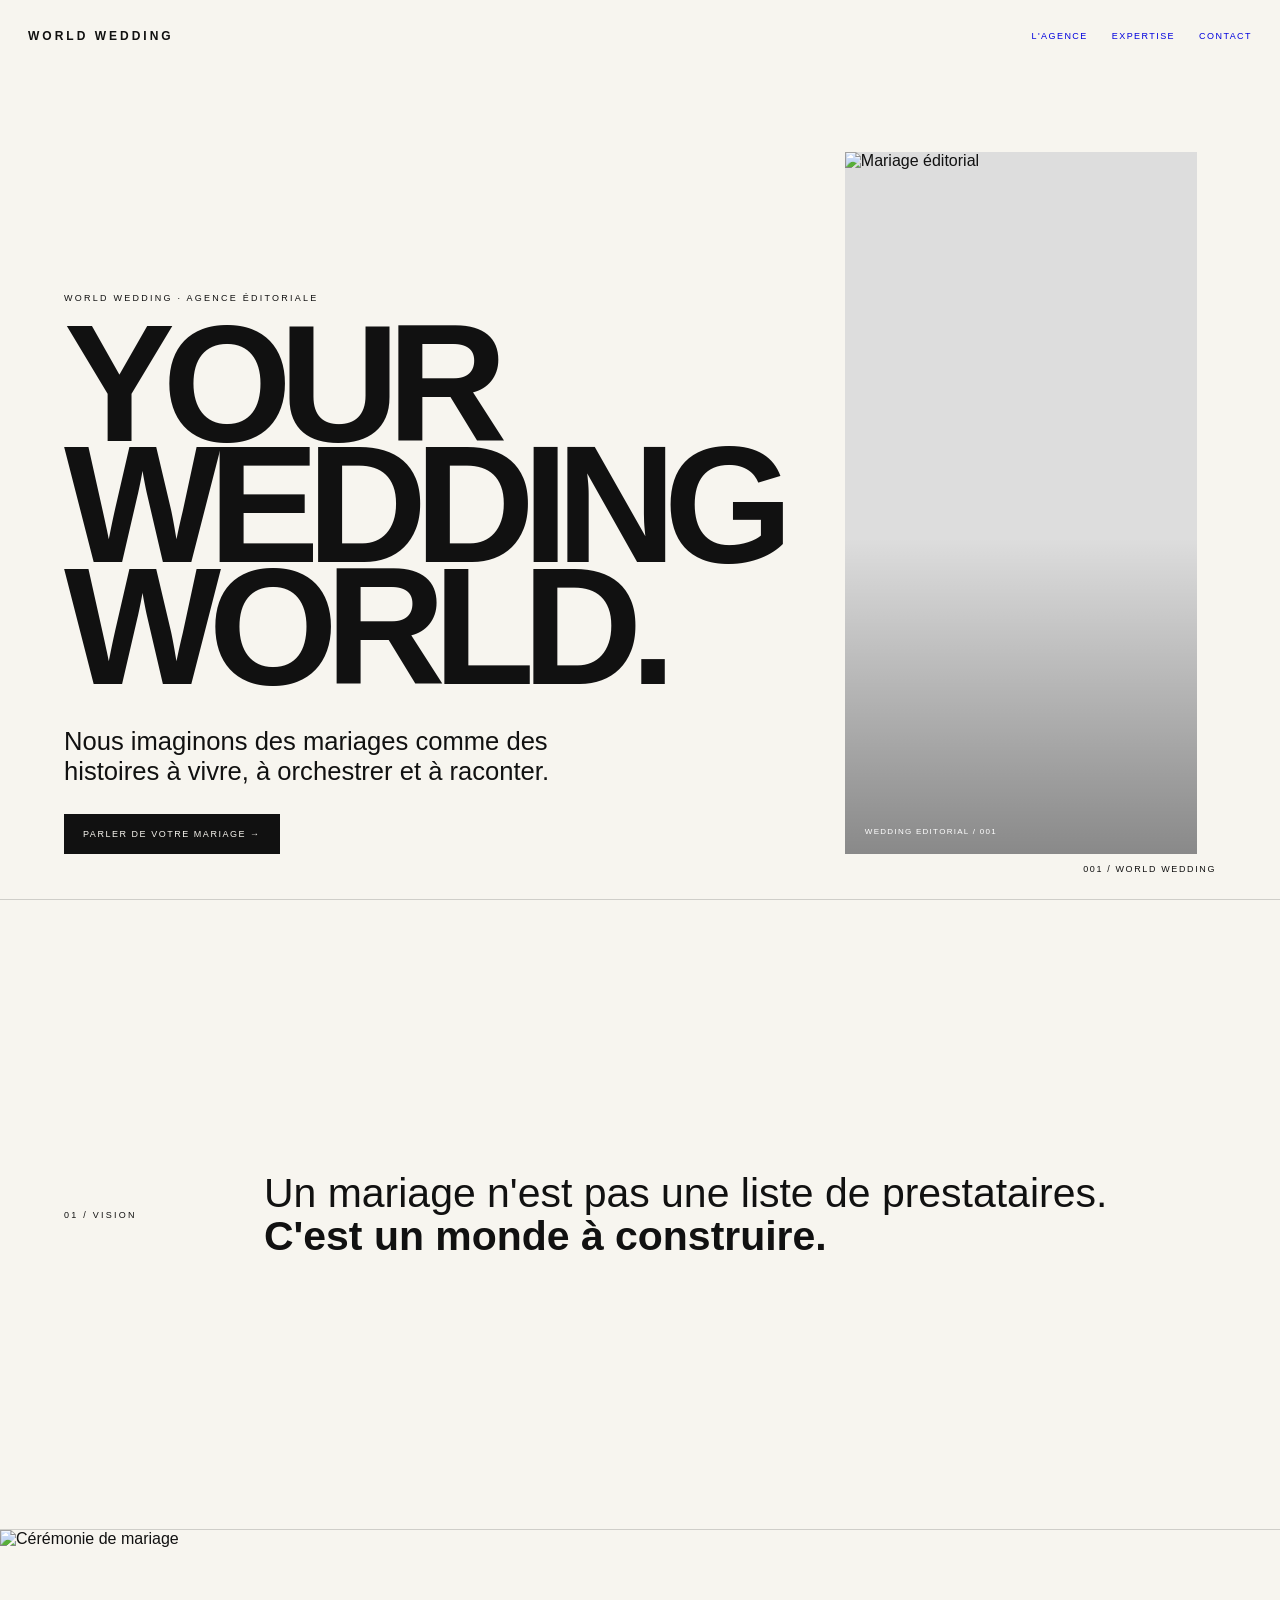
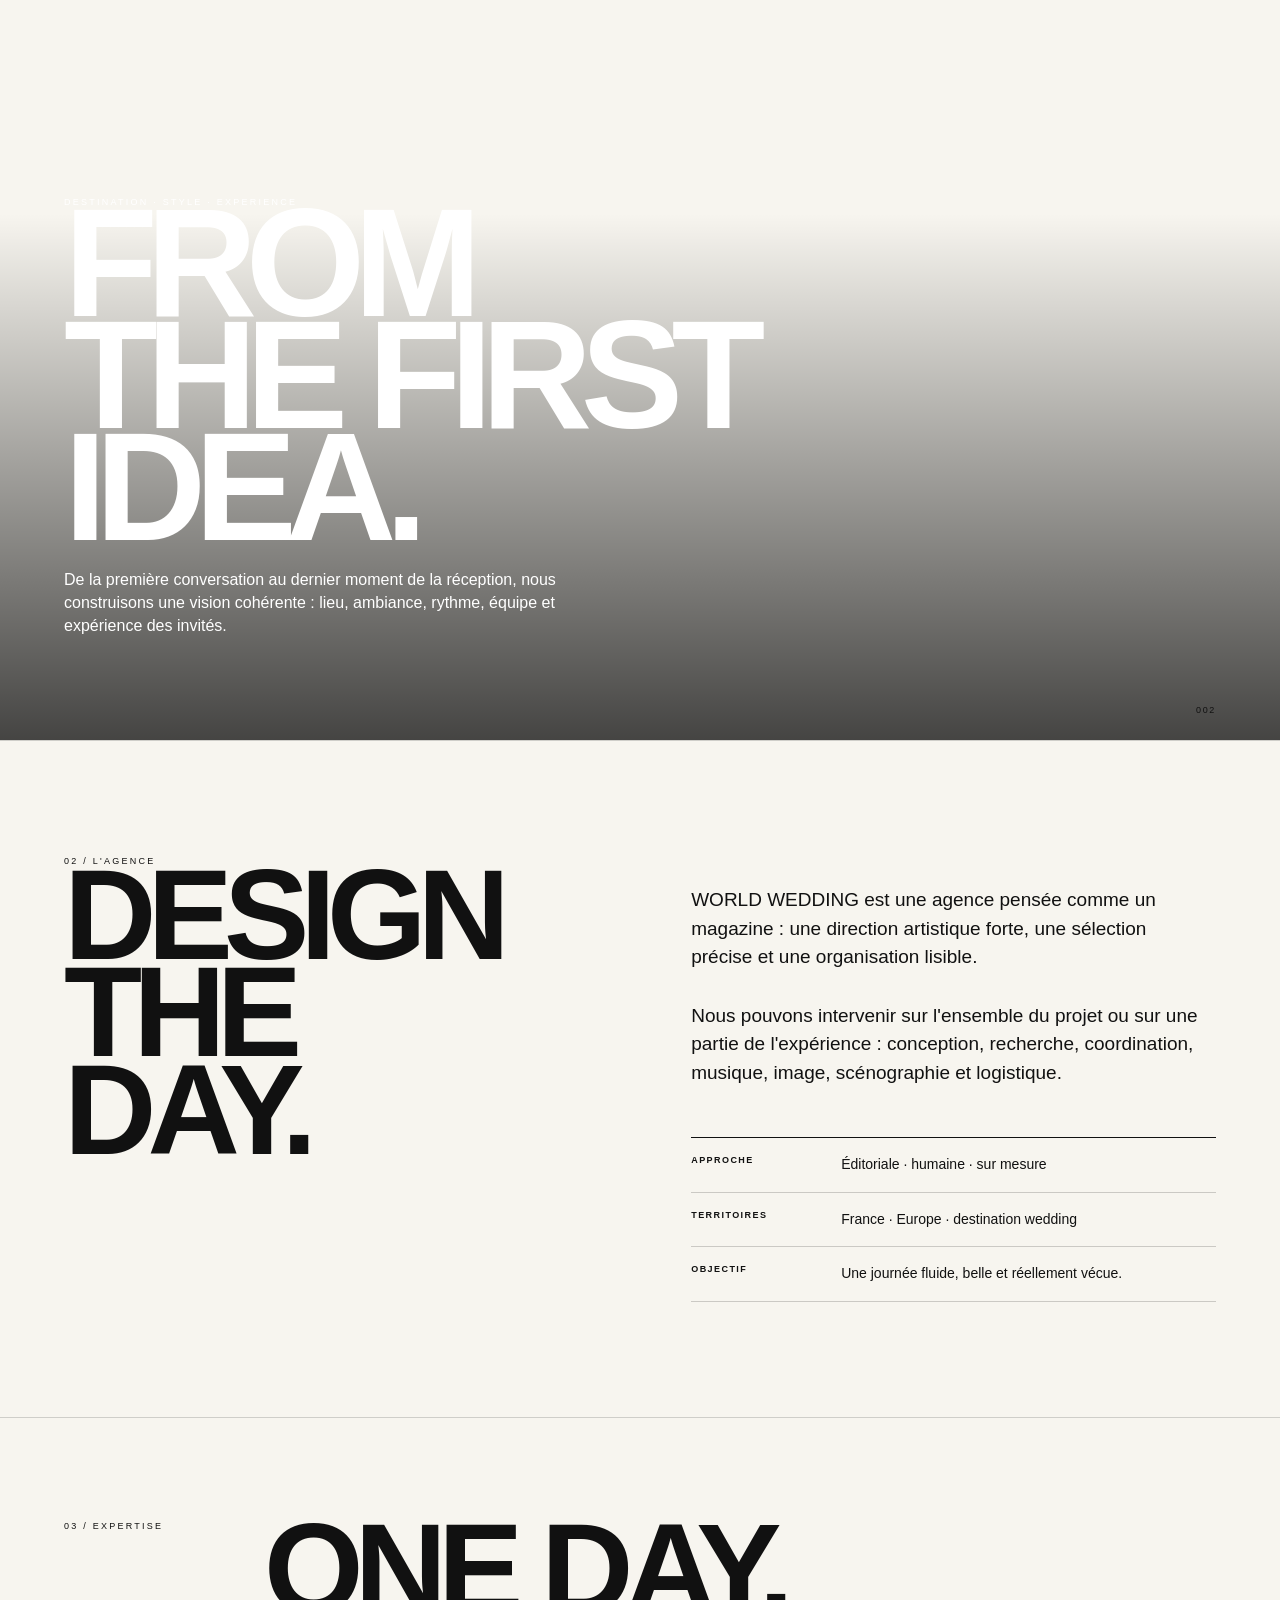
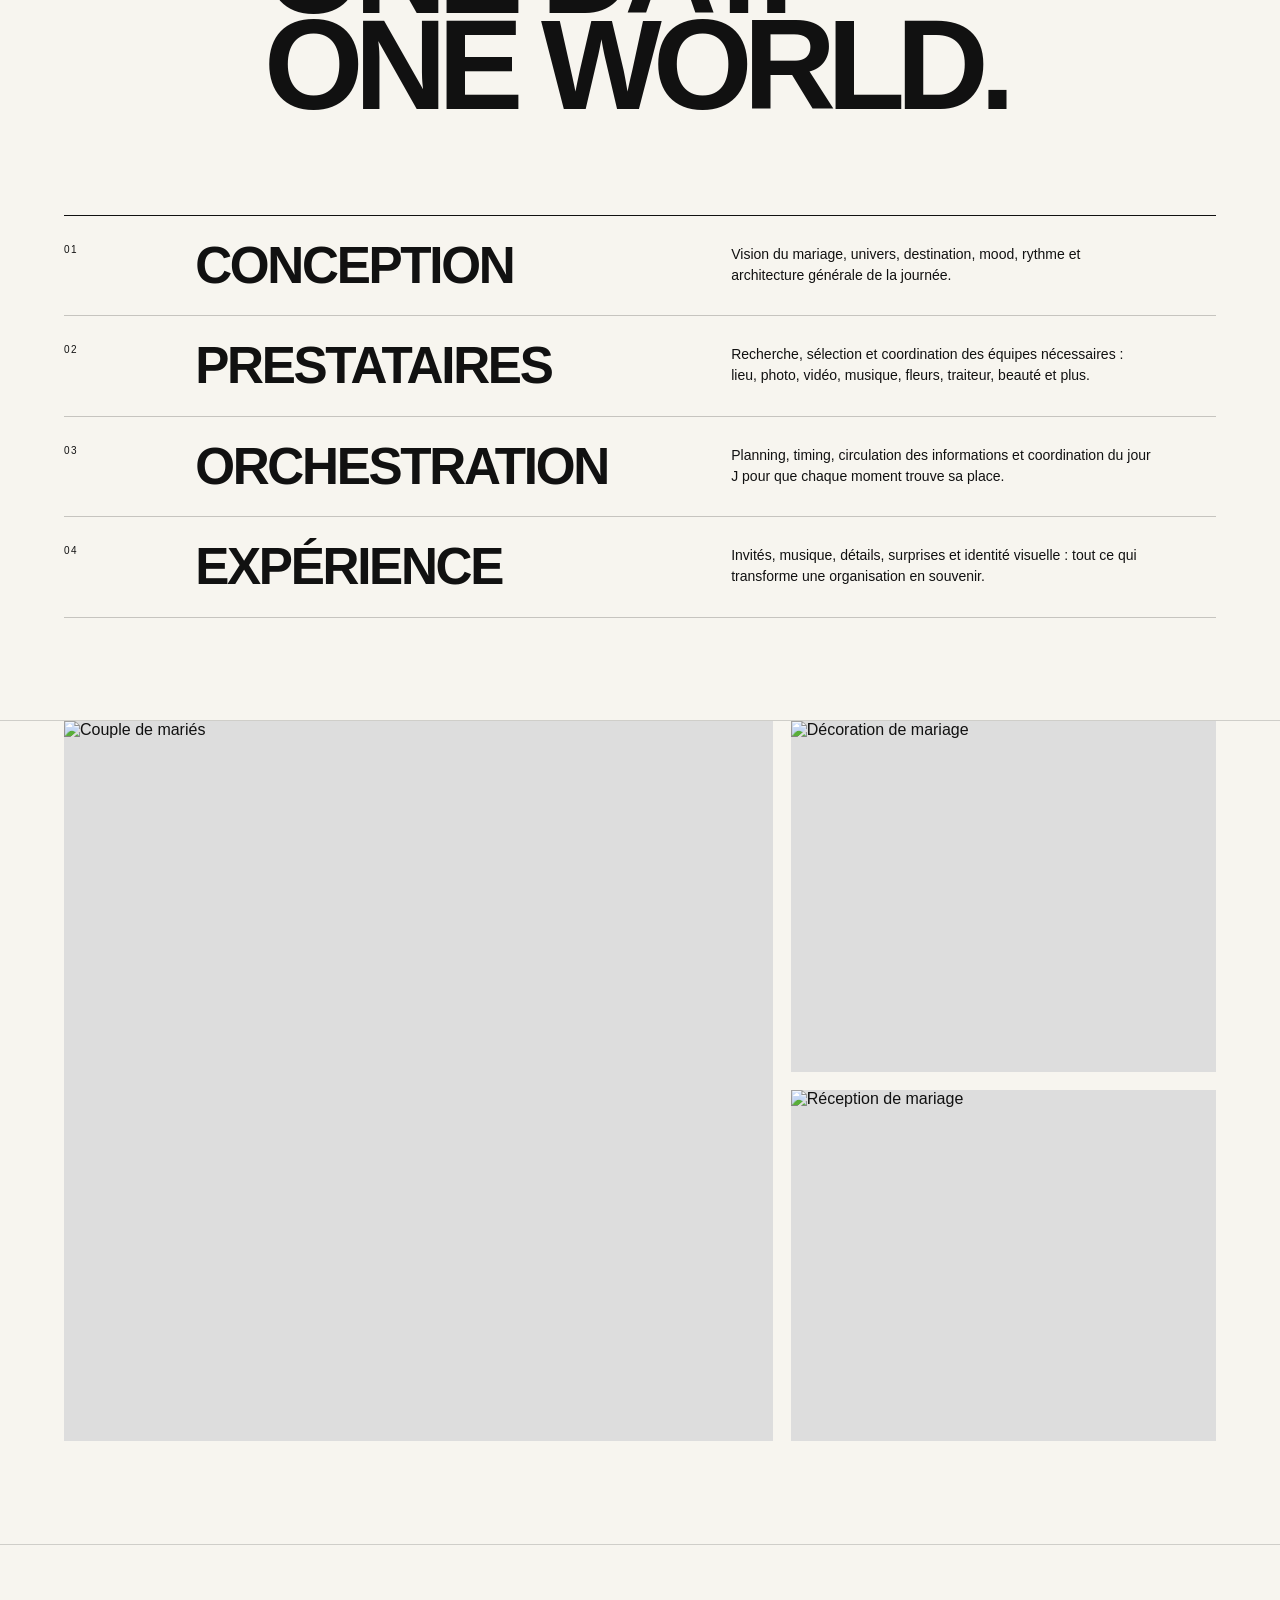
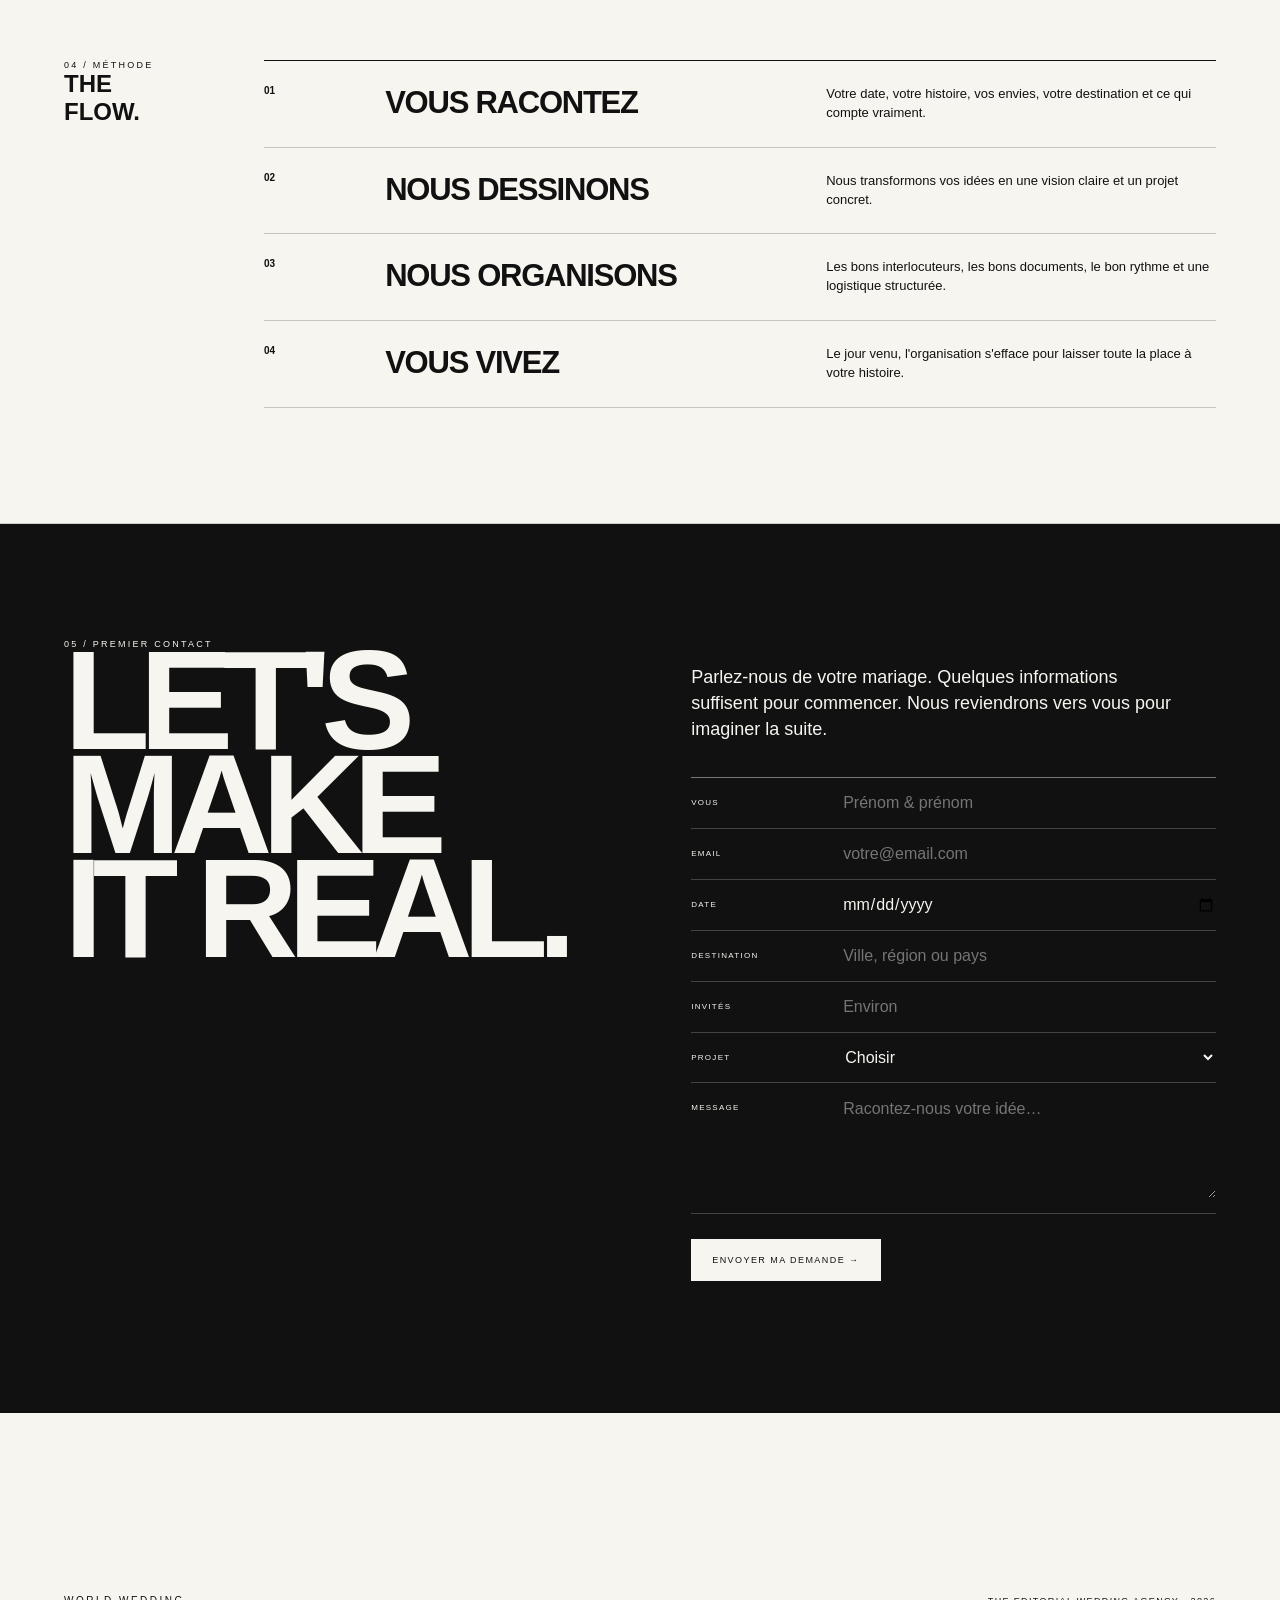
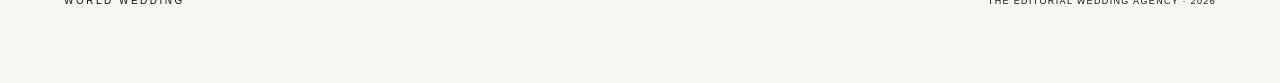
==== commit 053abe2b: "Transform WORLD WEDDING into a one-page editorial wedding agency site" ====
--- a/index.html
+++ b/index.html
@@ -3,114 +3,142 @@
 <head>
 <meta charset="UTF-8">
 <meta name="viewport" content="width=device-width,initial-scale=1">
-<title>WORLD WEDDING — The Living Magazine</title>
-<script defer src="./destinations.js"></script>
-<script defer src="./world-object.js"></script>
-<script defer src="./world-object-universal.js"></script>
+<meta name="description" content="WORLD WEDDING — agence éditoriale pour imaginer, organiser et orchestrer des mariages singuliers.">
+<title>WORLD WEDDING — L'agence du mariage</title>
 <script defer src="./media.js"></script>
 <style>
 *{box-sizing:border-box;margin:0}
-:root{--ink:#111;--paper:#f7f5ef;--line:#171717;--pink:#ff2b8a}
+:root{--ink:#111;--paper:#f7f5ef;--line:#181818;--pink:#ff2b8a}
 html{scroll-behavior:smooth}body{background:var(--paper);color:var(--ink);font-family:Arial,Helvetica,sans-serif;overflow-x:hidden}
-button,a{font:inherit;color:inherit}.top{position:fixed;z-index:50;top:0;left:0;right:0;height:72px;padding:0 28px;display:flex;align-items:center;justify-content:space-between;mix-blend-mode:multiply;pointer-events:none}.brand{font-size:12px;letter-spacing:.25em;font-weight:700;pointer-events:auto}.top-meta{font-size:10px;letter-spacing:.18em;text-transform:uppercase;pointer-events:auto}.top-actions{display:flex;gap:8px;pointer-events:auto}.top button{border:0;background:transparent;text-transform:uppercase;letter-spacing:.14em;font-size:10px;cursor:pointer;padding:10px}.top button:hover{color:var(--pink)}
-.mag{width:100%}.spread{min-height:100vh;position:relative;padding:clamp(80px,9vw,130px) clamp(22px,5vw,76px);display:grid;align-items:center;border-bottom:1px solid rgba(0,0,0,.14)}.hero{min-height:100svh;grid-template-columns:1.15fr .85fr;gap:5vw;padding-top:110px}.kicker{font-size:10px;letter-spacing:.3em;text-transform:uppercase;margin-bottom:20px}h1{font-size:clamp(60px,12vw,190px);line-height:.78;letter-spacing:-.07em;font-weight:700}.hero-copy{max-width:650px}.hero-copy p{font-size:clamp(18px,2vw,28px);line-height:1.18;margin-top:38px;max-width:540px}.hero-enter{margin-top:32px;border:0;border-bottom:1px solid #111;background:transparent;padding:0 0 9px;text-transform:uppercase;letter-spacing:.16em;font-size:9px;cursor:pointer}.hero-enter:hover{color:var(--pink);border-color:var(--pink)}.hero-enter span{font-size:15px;margin-left:12px}.hero-grid-tease{position:absolute;inset:0;display:grid;grid-template-columns:repeat(5,1fr);grid-template-rows:repeat(4,1fr);opacity:.8;pointer-events:none}.hero-grid-tease i{border:1px solid rgba(255,255,255,.28)}.hero-image{height:78vh;min-height:520px;background:#ddd;overflow:hidden}.hero-image img,.image img{width:100%;height:100%;object-fit:cover;display:block}.note{position:absolute;bottom:30px;left:5vw;font-size:9px;letter-spacing:.16em;text-transform:uppercase}.page-number{position:absolute;right:5vw;bottom:30px;font-size:9px;letter-spacing:.16em}
-.full{padding:0;min-height:100svh;display:grid;grid-template-columns:1fr}.full .image{height:100svh}.full .overlay{position:absolute;inset:0;padding:10vw 7vw;display:flex;flex-direction:column;justify-content:flex-end;color:white;background:linear-gradient(transparent 35%,rgba(0,0,0,.58))}.full h2{font-size:clamp(50px,11vw,170px);line-height:.8;letter-spacing:-.06em;max-width:1000px}.full .overlay p{font-size:16px;max-width:520px;line-height:1.45;margin-top:24px}
-.split{grid-template-columns:1fr 1fr;gap:5vw}.split .image{height:75vh;min-height:500px}.copy h2{font-size:clamp(45px,7vw,110px);line-height:.82;letter-spacing:-.06em;margin-bottom:30px}.copy p{font-size:18px;line-height:1.45;max-width:500px}.factline{display:grid;grid-template-columns:repeat(3,1fr);border-top:1px solid var(--line);border-bottom:1px solid var(--line);margin-top:45px}.fact{padding:18px 0;border-right:1px solid var(--line)}.fact:last-child{border-right:0;padding-left:18px}.fact b{display:block;font-size:10px;letter-spacing:.15em;text-transform:uppercase;margin-bottom:8px}.fact span{font-size:14px}
-.type{grid-template-columns:.25fr 1.75fr;gap:4vw;align-items:start}.type .index{font-size:11px;letter-spacing:.2em}.type h2{font-size:clamp(58px,10vw,150px);line-height:.78;letter-spacing:-.065em}.type p{font-size:20px;line-height:1.35;max-width:720px;margin-top:38px}
-.cards{display:grid;grid-template-columns:repeat(2,1fr);gap:2vw}.card{min-height:70vh;position:relative;overflow:hidden;background:#ddd}.card img{width:100%;height:100%;object-fit:cover;display:block}.card .caption{position:absolute;left:24px;right:24px;bottom:24px;color:white}.card .caption strong{font-size:clamp(32px,5vw,75px);letter-spacing:-.05em;line-height:.82;display:block}.card .caption span{font-size:9px;letter-spacing:.2em;text-transform:uppercase}
-.destination-strip{padding:0 5vw 8vw}.destination-strip h3{font-size:11px;letter-spacing:.25em;text-transform:uppercase;margin-bottom:25px}.dest-row{display:flex;gap:18px;overflow-x:auto;padding-bottom:18px}.dest{flex:0 0 220px;height:300px;border:1px solid #111;background:white;position:relative;cursor:pointer;overflow:hidden}.dest img{width:100%;height:100%;object-fit:cover;filter:saturate(.85)}.dest .dtext{position:absolute;inset:auto 0 0;padding:18px;color:white;background:linear-gradient(transparent,rgba(0,0,0,.8))}.dest b{font-size:25px;display:block;letter-spacing:-.04em}.dest span{font-size:9px;text-transform:uppercase;letter-spacing:.16em}
-.editorial-grid{min-height:100svh;padding:8vw 5vw 6vw;display:grid;grid-template-columns:.3fr 1.7fr;gap:4vw;border-bottom:1px solid rgba(0,0,0,.14);align-items:center}
-.universal-head{position:relative}.universal-head h2{font-size:clamp(58px,10vw,155px);line-height:.76;letter-spacing:-.07em}.universal-sub{font-size:16px;line-height:1.45;max-width:390px;margin-top:30px}.universal-alphabet{margin-top:42px;border-top:1px solid #111}.universal-filter{display:grid;grid-template-columns:34px 1fr;padding:11px 0;border:0;border-bottom:1px solid rgba(17,17,17,.18);background:transparent;text-align:left;cursor:pointer}.universal-filter:hover,.universal-filter.active{color:var(--pink)}.universal-symbol{font-size:18px;line-height:1}.universal-filter span:last-child{font-size:9px;letter-spacing:.15em;text-transform:uppercase}.universal-mode{display:inline-block;margin-top:28px;border:0;border-bottom:1px solid #111;background:transparent;padding:0 0 7px;text-transform:uppercase;letter-spacing:.18em;font-size:9px;cursor:pointer}.universal-mode:hover{color:var(--pink)}
-.universal-context{margin-top:32px;min-height:92px;border-top:1px solid #111;padding-top:14px}.universal-context small{display:block;font-size:8px;letter-spacing:.16em;text-transform:uppercase;opacity:.6}.universal-context strong{display:block;font-size:28px;letter-spacing:-.04em;margin-top:8px}.universal-context span{display:block;font-size:11px;line-height:1.35;margin-top:6px;max-width:340px}.universal-reset{margin-top:12px;border:0;background:none;padding:0;font-size:8px;letter-spacing:.15em;text-transform:uppercase;text-decoration:underline;cursor:pointer}.grid-cell.context-muted{opacity:.06}.grid-cell.context-related{background:rgba(255,43,138,.08)!important}.grid-links line.context-edge{stroke:var(--ink);stroke-width:.45;stroke-opacity:1}
-.grid-stage{box-shadow:0 0 0 1px #111}
-.grid-symbol{position:absolute;left:50%;top:50%;transform:translate(-50%,-50%);font-size:clamp(8px,1vw,15px);line-height:1;color:var(--pink);font-weight:700;pointer-events:none}.grid-index{position:absolute;right:3px;bottom:2px;font-size:6px;letter-spacing:.05em;color:rgba(247,245,239,.55);pointer-events:none}.grid-cell.hot{background:#111}.grid-cell.hot:after{display:none}.grid-cell[data-semantic="timeline"] .grid-symbol{font-size:clamp(7px,1vw,13px)}.grid-cell[data-object]:hover .grid-symbol{color:#111}.grid-cell.type-muted{opacity:.08}.grid-cell.type-active{background:rgba(255,43,138,.08)!important;box-shadow:inset 0 0 0 1px var(--pink)}.grid-cell.type-active .grid-symbol{color:var(--pink)}
-.editorial-grid h2{font-size:clamp(52px,9vw,135px);line-height:.8;letter-spacing:-.065em}.editorial-grid h2{font-size:clamp(52px,9vw,135px);line-height:.8;letter-spacing:-.065em}.grid-stage{display:grid;grid-template-columns:repeat(19,1fr);grid-auto-rows:1fr;aspect-ratio:19/20;border-top:1px solid #111;border-left:1px solid #111;position:relative}.grid-links{position:absolute;inset:0;width:100%;height:100%;pointer-events:none;z-index:3}.grid-links line{stroke:var(--pink);stroke-width:.18;stroke-opacity:.72}.grid-cell{z-index:2}.grid-cell.connected{box-shadow:inset 0 0 0 1px var(--pink)}.grid-cell.focus-selected{background:var(--ink)!important;box-shadow:inset 0 0 0 2px var(--pink);z-index:5}.grid-cell.focus-selected:after{content:"";position:absolute;width:8px;height:8px;border-radius:50%;background:var(--pink);left:50%;top:50%;transform:translate(-50%,-50%)}.grid-cell.focus-related{background:rgba(255,43,138,.12)!important;box-shadow:inset 0 0 0 1px var(--pink);z-index:4}.grid-cell.focus-related:after{content:"";position:absolute;width:5px;height:5px;border-radius:50%;background:var(--pink);left:50%;top:50%;transform:translate(-50%,-50%)}.grid-cell.focus-muted{opacity:.16}.grid-links line.focus-edge{stroke:var(--ink);stroke-width:.42;stroke-opacity:1}.grid-links line.focus-edge-secondary{stroke:var(--pink);stroke-width:.28;stroke-opacity:.9}.grid-cell{border:0;border-right:1px solid rgba(17,17,17,.22);border-bottom:1px solid rgba(17,17,17,.22);min-width:0;min-height:0;position:relative;padding:0;background:transparent;appearance:none;cursor:default}.time-row[role="button"]{cursor:pointer}.time-row[role="button"]:hover b{color:var(--pink)}.time-row[role="button"]:focus-visible{outline:2px solid var(--pink);outline-offset:-2px}.grid-cell.hot{background:#111}.grid-cell.hot:after{content:"";position:absolute;width:6px;height:6px;border-radius:50%;background:var(--pink);left:50%;top:50%;transform:translate(-50%,-50%)}.grid-cell[data-object]{cursor:pointer}.grid-cell[data-object]:hover{background:var(--pink)}.grid-cell[data-object]:hover:after{background:#111}.grid-copy{font-size:17px;line-height:1.5;max-width:430px;margin-top:30px}.grid-label{font-size:9px;letter-spacing:.18em;text-transform:uppercase;margin-top:35px}
-.timeline-editorial{min-height:100vh;padding:9vw 5vw;border-bottom:1px solid rgba(0,0,0,.14)}.timeline-editorial h2{font-size:clamp(55px,10vw,150px);line-height:.78;letter-spacing:-.065em;max-width:1000px}.timeline-line{margin-top:8vw;border-top:1px solid #111}.time-row{display:grid;grid-template-columns:120px 1fr 1fr;gap:25px;padding:24px 0;border-bottom:1px solid rgba(17,17,17,.2);align-items:baseline}.time-row time{font-size:12px;letter-spacing:.12em}.time-row b{font-size:clamp(22px,3vw,42px);letter-spacing:-.04em}.time-row span{font-size:13px;line-height:1.4;max-width:380px}
-.mirror-editorial{min-height:100vh;padding:10vw 5vw;display:grid;grid-template-columns:1fr 1fr;gap:7vw;border-bottom:1px solid rgba(0,0,0,.14)}.mirror-editorial h2{font-size:clamp(60px,11vw,160px);line-height:.76;letter-spacing:-.07em}.mirror-editorial p{font-size:20px;line-height:1.45;max-width:500px}.mirror-form{margin-top:45px;border-top:1px solid #111}.mirror-field{display:grid;grid-template-columns:140px 1fr;padding:16px 0;border-bottom:1px solid rgba(17,17,17,.2);gap:20px}.mirror-field label{font-size:9px;letter-spacing:.15em;text-transform:uppercase}.mirror-field input,.mirror-field select{border:0;background:transparent;font-size:16px;outline:none}.mirror-action{margin-top:28px;border:1px solid #111;background:#111;color:white;padding:15px 20px;text-transform:uppercase;letter-spacing:.15em;font-size:10px;cursor:pointer}.mirror-preview{min-height:70vh;background:#111;color:#f7f5ef;padding:6vw;display:flex;flex-direction:column;justify-content:space-between}.mirror-preview .big{font-size:clamp(55px,9vw,130px);line-height:.78;letter-spacing:-.07em}.mirror-preview .small{font-size:10px;letter-spacing:.18em;text-transform:uppercase}.edition-list{margin-top:40px;border-top:1px solid rgba(247,245,239,.45)}.edition-item{display:grid;grid-template-columns:70px 1fr auto;gap:16px;padding:14px 0;border-bottom:1px solid rgba(247,245,239,.22);align-items:baseline}.edition-item b{font-size:10px;letter-spacing:.14em}.edition-item span{font-size:14px}.edition-item em{font-size:9px;letter-spacing:.14em;text-transform:uppercase;font-style:normal;opacity:.65}.space-open{margin-top:22px;border:1px solid #f7f5ef;background:transparent;color:#f7f5ef;padding:13px 16px;text-transform:uppercase;letter-spacing:.16em;font-size:9px;cursor:pointer}.space-open:hover{background:#f7f5ef;color:#111}.space-note{font-size:10px;letter-spacing:.16em;text-transform:uppercase;margin-top:30px}
-.footer{min-height:55vh;padding:9vw 5vw;display:grid;grid-template-columns:1fr 1fr;gap:6vw;border-top:1px solid #111}.footer h2{font-size:clamp(50px,9vw,130px);line-height:.8;letter-spacing:-.06em}.footer p{font-size:18px;line-height:1.5;max-width:480px}
-.drawer{position:fixed;z-index:100;inset:0;background:var(--paper);transform:translateY(100%);transition:transform .55s cubic-bezier(.2,.8,.2,1);overflow:auto}.drawer.open{transform:translateY(0)}.drawer-head{height:80px;display:flex;align-items:center;justify-content:space-between;padding:0 28px;border-bottom:1px solid #111;position:sticky;top:0;background:rgba(247,245,239,.94);backdrop-filter:blur(10px);z-index:2}.close{border:0;background:transparent;font-size:22px;cursor:pointer}.drawer-grid{display:grid;grid-template-columns:1.1fr .9fr;min-height:calc(100vh - 80px)}.drawer-image{min-height:80vh}.drawer-image img{width:100%;height:100%;object-fit:cover}.drawer-copy{padding:8vw 6vw}.drawer-copy h2{font-size:clamp(60px,10vw,150px);line-height:.76;letter-spacing:-.07em}.drawer-copy p{font-size:18px;line-height:1.5;margin-top:35px;max-width:500px}.drawer-details{margin-top:45px;border-top:1px solid #111}.drawer-fact{display:grid;grid-template-columns:100px 1fr;gap:18px;padding:14px 0;border-bottom:1px solid rgba(17,17,17,.2)}.drawer-fact b{font-size:9px;letter-spacing:.16em;text-transform:uppercase}.drawer-fact span{font-size:13px;line-height:1.35}.drawer-moments{margin-top:28px}.drawer-moments-title{font-size:9px;letter-spacing:.18em;text-transform:uppercase;margin-bottom:12px}.drawer-moment{display:flex;justify-content:space-between;gap:20px;padding:10px 0;border-bottom:1px solid rgba(17,17,17,.12);font-size:12px}.drawer-moment time{letter-spacing:.1em}.media-credit{margin-top:18px;font-size:9px;letter-spacing:.1em;text-transform:uppercase;opacity:.65}.media-credit a{text-decoration:none;border-bottom:1px solid currentColor}.relation-links{margin-top:28px;border-top:1px solid #111}.relation-links-title{font-size:9px;letter-spacing:.18em;text-transform:uppercase;padding:14px 0 8px}.relation-link{width:100%;display:grid;grid-template-columns:95px 1fr;gap:16px;padding:11px 0;border:0;border-bottom:1px solid rgba(17,17,17,.15);background:transparent;text-align:left;cursor:pointer}.relation-link:hover{color:var(--pink)}.relation-link small{font-size:8px;letter-spacing:.15em;text-transform:uppercase}.relation-link span{font-size:13px}.relation-link:focus-visible{outline:2px solid var(--pink);outline-offset:-2px}.drawer-copy .cta{display:inline-block;margin-top:45px;padding:14px 18px;border:1px solid #111;text-decoration:none;font-size:10px;letter-spacing:.18em;text-transform:uppercase;background:transparent;cursor:pointer}
-@media(max-width:800px){.hero{padding-top:74px}.hero-copy h1{font-size:clamp(58px,17vw,88px)}.hero-copy p{font-size:19px;max-width:340px}.hero-enter{margin-top:24px!important}.hero-image{height:38vh!important;min-height:270px!important}.top{height:58px;padding:0 16px}.top-meta{display:none}.spread.hero,.split,.footer,.drawer-grid,.editorial-grid,.mirror-editorial{grid-template-columns:1fr}.spread.hero{gap:18px;min-height:auto;padding-top:82px;padding-bottom:28px}.hero-copy p{font-size:17px;margin-top:22px}.hero-image{height:42vh;min-height:300px}.full .image{height:72svh;min-height:430px}.type{grid-template-columns:1fr;gap:20px}.type .index{order:-1}.cards{grid-template-columns:1fr}.factline{grid-template-columns:1fr}.fact{border-right:0;border-bottom:1px solid #111}.fact:last-child{padding-left:0;border-bottom:0}.drawer-image{height:55vh;min-height:0}.drawer-copy{padding:45px 24px 80px}.editorial-grid{min-height:auto;padding:58px 16px 52px;gap:22px;align-items:start}.editorial-grid > div:first-child{order:2}.editorial-grid > div:nth-child(2){order:1}.universal-head h2{font-size:clamp(48px,16vw,78px)}.universal-sub{font-size:14px;margin-top:18px}.universal-alphabet{margin-top:24px}.universal-context{margin-top:22px}.grid-stage{grid-template-columns:repeat(10,1fr);aspect-ratio:10/37}.time-row{grid-template-columns:75px 1fr}.time-row span{grid-column:2}.mirror-preview{min-height:55vh}.mirror-field{grid-template-columns:95px 1fr}.edition-item{grid-template-columns:45px 1fr}.edition-item em{display:none}.drawer-fact{grid-template-columns:80px 1fr}}
+button,input,select,textarea{font:inherit;color:inherit}.top{position:fixed;z-index:20;top:0;left:0;right:0;height:72px;padding:0 28px;display:flex;align-items:center;justify-content:space-between;mix-blend-mode:multiply}.brand{font-size:12px;font-weight:700;letter-spacing:.25em}.nav{display:flex;gap:24px}.nav a{font-size:9px;letter-spacing:.16em;text-transform:uppercase;text-decoration:none}.nav a:hover{color:var(--pink)}
+section{position:relative;border-bottom:1px solid rgba(0,0,0,.16)}
+.hero{min-height:100svh;padding:110px 5vw 45px;display:grid;grid-template-columns:1.05fr .95fr;gap:5vw;align-items:end}.kicker,.eyebrow{font-size:9px;letter-spacing:.25em;text-transform:uppercase}.hero h1{font-size:clamp(74px,13vw,190px);line-height:.73;letter-spacing:-.075em;margin-top:20px}.hero-copy p{font-size:clamp(18px,2vw,27px);line-height:1.15;max-width:580px;margin-top:40px}.cta{display:inline-flex;margin-top:28px;padding:14px 18px;background:var(--ink);color:var(--paper);border:1px solid var(--ink);font-size:9px;letter-spacing:.17em;text-transform:uppercase;text-decoration:none}.cta:hover{background:var(--pink);border-color:var(--pink)}
+.hero-media{height:78vh;min-height:520px;position:relative;overflow:hidden;background:#ddd}.hero-media img,.media img{width:100%;height:100%;object-fit:cover;display:block}.hero-media:after{content:"";position:absolute;inset:0;background:linear-gradient(180deg,transparent 55%,rgba(0,0,0,.38))}
+.media-note{position:absolute;z-index:2;left:20px;bottom:18px;color:white;font-size:8px;letter-spacing:.16em;text-transform:uppercase}.page{position:absolute;right:5vw;bottom:25px;font-size:9px;letter-spacing:.18em}
+.statement{min-height:70vh;padding:9vw 5vw;display:grid;grid-template-columns:.25fr 1.75fr;gap:5vw;align-items:center}.statement h2,.agency h2{font-size:clamp(60px,10vw,155px);line-height:.76;letter-spacing:-.07em}.statement p{font-size:clamp(24px,3.2vw,46px);line-height:1.05;max-width:1000px}.statement p strong{font-weight:700}
+.full{min-height:90vh}.full .media{height:90vh}.overlay{position:absolute;inset:0;padding:8vw 5vw;color:#fff;display:flex;flex-direction:column;justify-content:flex-end;background:linear-gradient(transparent 35%,rgba(0,0,0,.72))}.overlay h2{font-size:clamp(70px,12vw,175px);line-height:.73;letter-spacing:-.075em}.overlay p{max-width:520px;font-size:16px;line-height:1.45;margin-top:25px}
+.agency{padding:9vw 5vw;display:grid;grid-template-columns:1fr 1fr;gap:8vw;align-items:start}.agency-copy p{font-size:19px;line-height:1.5;max-width:520px;margin-top:30px}.facts{margin-top:50px;border-top:1px solid #111}.fact{display:grid;grid-template-columns:130px 1fr;gap:20px;padding:17px 0;border-bottom:1px solid rgba(0,0,0,.18)}.fact b{font-size:9px;letter-spacing:.16em}.fact span{font-size:14px;line-height:1.4}
+.services{padding:8vw 5vw}.services-head{display:grid;grid-template-columns:.25fr 1.75fr;gap:5vw}.services h2{font-size:clamp(60px,10vw,150px);line-height:.75;letter-spacing:-.07em}.service-grid{margin-top:8vw;border-top:1px solid #111}.service{display:grid;grid-template-columns:80px 1fr 1fr;gap:4vw;padding:28px 0;border-bottom:1px solid rgba(0,0,0,.2)}.service .num{font-size:10px;letter-spacing:.15em}.service h3{font-size:clamp(28px,4vw,58px);line-height:.85;letter-spacing:-.045em}.service p{font-size:14px;line-height:1.5;max-width:420px}
+.gallery{padding:0 5vw 8vw;display:grid;grid-template-columns:1.25fr .75fr;gap:18px}.gallery .media{overflow:hidden;background:#ddd}.gallery .large{height:80vh}.gallery .stack{display:grid;grid-template-rows:1fr 1fr;gap:18px}.gallery .small{min-height:35vh}
+.process{padding:9vw 5vw;display:grid;grid-template-columns:.25fr 1.75fr;gap:5vw}.process-list{border-top:1px solid #111}.step{display:grid;grid-template-columns:70px 1fr 1fr;gap:4vw;padding:24px 0;border-bottom:1px solid rgba(0,0,0,.2)}.step b{font-size:10px}.step h3{font-size:31px;letter-spacing:-.04em}.step p{font-size:13px;line-height:1.45}
+.contact{background:#111;color:var(--paper);padding:9vw 5vw;display:grid;grid-template-columns:1fr 1fr;gap:8vw}.contact h2{font-size:clamp(65px,11vw,160px);line-height:.74;letter-spacing:-.075em}.contact-copy p{font-size:18px;line-height:1.45;max-width:480px;margin-top:25px}.form{margin-top:35px;border-top:1px solid rgba(247,245,239,.45)}.field{display:grid;grid-template-columns:130px 1fr;gap:20px;padding:15px 0;border-bottom:1px solid rgba(247,245,239,.22)}.field label{font-size:8px;letter-spacing:.16em;text-transform:uppercase;padding-top:5px}.field input,.field select,.field textarea{width:100%;border:0;outline:0;background:transparent;color:var(--paper);font-size:16px}.field textarea{min-height:100px;resize:vertical}.submit{margin-top:25px;padding:15px 20px;background:var(--paper);color:#111;border:1px solid var(--paper);font-size:9px;letter-spacing:.16em;text-transform:uppercase;cursor:pointer}.submit:hover{background:var(--pink);color:#fff;border-color:var(--pink)}.form-status{font-size:10px;line-height:1.4;margin-top:15px;opacity:.75}
+footer{min-height:30vh;padding:6vw 5vw;display:flex;justify-content:space-between;align-items:end}.footer-brand{font-size:10px;letter-spacing:.25em}.footer-note{font-size:9px;letter-spacing:.15em;text-transform:uppercase}
+@media(max-width:800px){.top{height:58px;padding:0 16px}.nav{gap:12px}.nav a:nth-child(1){display:none}.hero{padding:82px 16px 30px;grid-template-columns:1fr;gap:25px;align-items:start}.hero h1{font-size:clamp(70px,18vw,100px)}.hero-copy p{font-size:19px;margin-top:25px}.hero-media{height:52vh;min-height:330px}.statement,.agency,.process,.contact,.services-head{grid-template-columns:1fr;gap:35px}.statement{padding:60px 16px}.statement p{font-size:28px}.full .media{height:72vh}.overlay{padding:40px 16px}.overlay h2{font-size:clamp(62px,17vw,95px)}.agency,.services,.process,.contact{padding:65px 16px}.agency h2,.services h2{font-size:clamp(58px,16vw,90px)}.service,.step{grid-template-columns:45px 1fr;gap:18px}.service p,.step p{grid-column:2}.gallery{padding:0 16px 65px;grid-template-columns:1fr}.gallery .large{height:60vh}.gallery .small{min-height:38vh}.contact h2{font-size:clamp(65px,18vw,100px)}.field{grid-template-columns:95px 1fr}footer{padding:45px 16px;display:block}.footer-note{margin-top:25px}}
 </style>
 </head>
 <body>
 <header class="top">
   <div class="brand">WORLD WEDDING</div>
-  <div class="top-meta">THE LIVING MAGAZINE</div>
-  <div class="top-actions"><button onclick="document.getElementById('destinations').scrollIntoView({behavior:'smooth'})">FEUILLETER</button><button onclick="document.getElementById('space').scrollIntoView({behavior:'smooth'})">ESPACE</button></div>
+  <nav class="nav">
+    <a href="#agency">L'AGENCE</a><a href="#services">EXPERTISE</a><a href="#contact">CONTACT</a>
+  </nav>
 </header>
 
-<main class="mag">
-<section class="spread hero">
-  <div class="hero-copy"><div class="kicker">THE LIVING MAGAZINE · 365 SIGNS</div><h1>WORLD<br>WEDDING</h1><p>Un seul monde. Une seule matière. <strong>365 signes pour le lire.</strong></p><button class="hero-enter" type="button" onclick="document.getElementById('grid').scrollIntoView({behavior:'smooth'})">ENTRER DANS L'UNIVERSAL <span>↓</span></button></div>
-  <div class="hero-image"><img src="https://picsum.photos/seed/worldwedding-cover/1200/1600" data-media-query="wedding editorial destination" data-media-orientation="landscape" alt=""><div class="hero-grid-tease" aria-hidden="true"><i></i><i></i><i></i><i></i><i></i><i></i><i></i><i></i><i></i><i></i><i></i><i></i><i></i><i></i><i></i><i></i><i></i><i></i><i></i><i></i></div></div><div class="note">SCROLL TO READ</div><div class="page-number">001</div>
+<main>
+<section class="hero">
+  <div class="hero-copy">
+    <div class="kicker">WORLD WEDDING · AGENCE ÉDITORIALE</div>
+    <h1>YOUR<br>WEDDING<br>WORLD.</h1>
+    <p>Nous imaginons des mariages comme des histoires à vivre, à orchestrer et à raconter.</p>
+    <a class="cta" href="#contact">Parler de votre mariage →</a>
+  </div>
+  <div class="hero-media"><img src="https://images.unsplash.com/photo-1519741497674-611481863552?auto=format&fit=crop&w=1600&q=85" data-media-query="luxury wedding bride groom editorial" data-media-orientation="portrait" alt="Mariage éditorial"><div class="media-note">WEDDING EDITORIAL / 001</div></div>
+  <div class="page">001 / WORLD WEDDING</div>
 </section>
 
-<section id="grid" class="editorial-grid"><div class="universal-head"><div class="kicker">365 SIGNS / ONE WORLD</div><h2>THE<br>UNIVERSAL.</h2><p class="universal-sub">La grille est la matière du magazine. Touchez un signe pour lire le monde autrement.</p><div id="universalAlphabet" class="universal-alphabet" aria-label="Alphabet universel"></div><button class="universal-mode" type="button" onclick="clearUniversalContext()">READ · ALL</button><div id="universalContext" class="universal-context"><small>UNIVERSAL / READY</small><strong>READ THE SIGNS.</strong><span>Choisissez un signe ou un élément. Le magazine se resserre autour de lui.</span></div></div><div><div class="grid-stage" id="magGrid" aria-label="The Universal — langage visuel du magazine"></div></div><div class="page-number">002</div></section>
-
-<section class="spread full"><div class="image"><img src="https://picsum.photos/seed/worldwedding-landscape/1800/1200" data-media-query="destination wedding landscape" data-media-orientation="landscape" alt=""></div><div class="overlay"><div class="kicker">One world · infinite stories</div><h2>JUST<br>TURN<br>THE PAGE.</h2><p>Il n'y a pas de catalogue à parcourir. Chaque histoire ouvre la suivante. Chaque élément peut être regardé comme un lieu, une personne, un moment, une relation ou une mémoire.</p></div><div class="page-number">002</div></section>
-
-<section class="spread split"><div class="image"><img src="https://picsum.photos/seed/worldwedding-architecture/1200/1500" data-media-query="wedding architecture destination" data-media-orientation="portrait" alt=""></div><div class="copy"><div class="kicker">Places</div><h2>THE<br>PLACE<br>MATTERS.</h2><p>Chaque destination devient une histoire visuelle : architecture, paysage, culture, saison et atmosphère.</p><div class="factline"><div class="fact"><b>World</b><span>365 éditions</span></div><div class="fact"><b>Time</b><span>24 moments</span></div><div class="fact"><b>Format</b><span>Éditorial</span></div></div></div><div class="page-number">003</div></section>
-
-<section class="spread type"><div class="index">04 / PEOPLE</div><div><h2>PEOPLE<br>MAKE<br>THE DAY.</h2><p>Photographes, fleuristes, traiteurs, musiciens, lieux, couples, familles, témoins. Les relations apparaissent dans les histoires au lieu de devenir un annuaire séparé.</p></div><div class="page-number">004</div></section>
-
-<section class="spread cards"><article class="card"><img src="https://picsum.photos/seed/worldwedding-portrait/1000/1400" data-media-query="wedding couple portrait" data-media-orientation="portrait" alt=""><div class="caption"><span>PORTRAIT</span><strong>THE COUPLE</strong></div></article><article class="card"><img src="https://picsum.photos/seed/worldwedding-table/1000/1400" data-media-query="wedding table detail" data-media-orientation="portrait" alt=""><div class="caption"><span>DETAIL</span><strong>THE TABLE</strong></div></article></section>
-
-<section class="timeline-editorial"><div class="kicker">A DAY / READ IT IN TIME</div><h2>THE DAY<br>HAS A RHYTHM.</h2><div class="timeline-line" id="magTimeline"></div></section>
-
-
-
-<section class="spread split"><div class="copy"><div class="kicker">AROUND THIS STORY</div><h2>ONE STORY.<br>MANY<br>CONNECTIONS.</h2><p>Une page peut ouvrir sur une personne, un lieu, une musique, un savoir-faire ou un événement. Les liens restent dans le magazine.</p><div class="factline"><div class="fact"><b>PLACE</b><span>Destination</span></div><div class="fact"><b>PEOPLE</b><span>Identités</span></div><div class="fact"><b>TIME</b><span>Moments</span></div></div></div><div class="image"><img src="https://picsum.photos/seed/worldwedding-connections/1200/1500" data-media-query="wedding people connection" data-media-orientation="portrait" alt=""></div><div class="page-number">008</div></section>
-
-<section class="mirror-editorial" id="space"><div><div class="kicker">YOUR EDITION / PRIVATE SPACE</div><h2>MAKE IT<br>YOURS.</h2><p>Au fil du magazine, vous pouvez conserver des éléments. Ici seulement, votre expérience devient personnelle : votre mariage, vos choix, vos histoires et vos traces.</p><div class="mirror-form"><div class="mirror-field"><label>Destination</label><input id="mDestination" placeholder="Paris, Rome, Bali…"></div><div class="mirror-field"><label>Saison</label><select id="mSeason"><option>Printemps</option><option>Été</option><option>Automne</option><option>Hiver</option></select></div><div class="mirror-field"><label>Invités</label><input id="mGuests" type="number" value="80"></div><div class="mirror-field"><label>Style</label><select id="mStyle"><option>Éditorial</option><option>Intime</option><option>Contemporain</option><option>Nature</option><option>Traditionnel</option><option>Destination</option></select></div></div><button class="mirror-action" onclick="saveMirror()">CRÉER MON ESPACE</button><div id="mirrorStatus" class="space-note">Vos choix restent locaux dans ce prototype.</div></div><div class="mirror-preview"><div><div class="small">MY EDITION</div><div class="big" id="mirrorPreview">YOUR<br>WEDDING.</div><div class="small" id="mirrorMeta">UNE PAGE PERSONNELLE DANS LE MÊME MONDE</div><div id="editionList" class="edition-list"></div></div><div><button class="space-open" onclick="window.location.href='./my-wedding.html'">OUVRIR MON ESPACE</button></div></div></section>
-
-<section id="destination-story" class="spread split" aria-live="polite">
-  <div class="copy"><div class="kicker" id="story-kicker">DESTINATION / EDITION</div><h2 id="story-title">CHOOSE<br>A PLACE.</h2><p id="story-copy">Sélectionnez une destination pour ouvrir sa page éditoriale dans le même magazine.</p><div class="factline"><div class="fact"><b>REGION</b><span id="story-region">—</span></div><div class="fact"><b>SEASON</b><span id="story-season">—</span></div><div class="fact"><b>EDITION</b><span id="story-id">—</span></div></div></div>
-  <div class="image" style="background:#111;color:#f7f5ef;display:flex;align-items:flex-end;padding:6vw"><div><div class="kicker" style="color:#ff2b8a">READ NEXT</div><div id="story-keywords" style="font-size:clamp(34px,5vw,72px);line-height:.9;letter-spacing:-.05em">THE PLACE<br>MATTERS.</div></div></div>
+<section class="statement">
+  <div class="eyebrow">01 / VISION</div>
+  <div><p>Un mariage n'est pas une liste de prestataires.<br><strong>C'est un monde à construire.</strong></p></div>
 </section>
 
-<section id="destinations" class="destination-strip"><h3>Feuilleter le monde</h3><div id="dest-row" class="dest-row"></div></section>
+<section class="full">
+  <div class="media"><img src="https://images.unsplash.com/photo-1464366400600-7168b8af9bc3?auto=format&fit=crop&w=2000&q=85" data-media-query="luxury destination wedding ceremony landscape" data-media-orientation="landscape" alt="Cérémonie de mariage"></div>
+  <div class="overlay"><div class="kicker">DESTINATION · STYLE · EXPERIENCE</div><h2>FROM<br>THE FIRST<br>IDEA.</h2><p>De la première conversation au dernier moment de la réception, nous construisons une vision cohérente : lieu, ambiance, rythme, équipe et expérience des invités.</p></div>
+  <div class="page">002</div>
+</section>
 
-<footer class="footer"><h2>KEEP<br>EXPLORING.</h2><div><p>WORLD WEDDING reste un seul magazine. Les grilles, les relations et les timelines sont des façons de lire la même matière. ESPACE est le seul endroit où votre édition devient personnelle.</p><p style="margin-top:35px;font-size:11px;letter-spacing:.16em;text-transform:uppercase">WORLD → STORY → CONNECTION → ESPACE</p><p style="margin-top:22px;font-size:10px;letter-spacing:.12em;text-transform:uppercase"><a href="https://www.pexels.com/" target="_blank" rel="noreferrer">Photos provided by Pexels</a></p></div></footer>
+<section id="agency" class="agency">
+  <div><div class="eyebrow">02 / L'AGENCE</div><h2>DESIGN<br>THE<br>DAY.</h2></div>
+  <div class="agency-copy">
+    <p>WORLD WEDDING est une agence pensée comme un magazine : une direction artistique forte, une sélection précise et une organisation lisible.</p>
+    <p>Nous pouvons intervenir sur l'ensemble du projet ou sur une partie de l'expérience : conception, recherche, coordination, musique, image, scénographie et logistique.</p>
+    <div class="facts">
+      <div class="fact"><b>APPROCHE</b><span>Éditoriale · humaine · sur mesure</span></div>
+      <div class="fact"><b>TERRITOIRES</b><span>France · Europe · destination wedding</span></div>
+      <div class="fact"><b>OBJECTIF</b><span>Une journée fluide, belle et réellement vécue.</span></div>
+    </div>
+  </div>
+</section>
+
+<section id="services" class="services">
+  <div class="services-head"><div class="eyebrow">03 / EXPERTISE</div><h2>ONE DAY.<br>ONE WORLD.</h2></div>
+  <div class="service-grid">
+    <article class="service"><div class="num">01</div><h3>CONCEPTION</h3><p>Vision du mariage, univers, destination, mood, rythme et architecture générale de la journée.</p></article>
+    <article class="service"><div class="num">02</div><h3>PRESTATAIRES</h3><p>Recherche, sélection et coordination des équipes nécessaires : lieu, photo, vidéo, musique, fleurs, traiteur, beauté et plus.</p></article>
+    <article class="service"><div class="num">03</div><h3>ORCHESTRATION</h3><p>Planning, timing, circulation des informations et coordination du jour J pour que chaque moment trouve sa place.</p></article>
+    <article class="service"><div class="num">04</div><h3>EXPÉRIENCE</h3><p>Invités, musique, détails, surprises et identité visuelle : tout ce qui transforme une organisation en souvenir.</p></article>
+  </div>
+</section>
+
+<section class="gallery" aria-label="Sélection wedding">
+  <div class="media large"><img src="https://images.unsplash.com/photo-1511285560929-80b456fea0bc?auto=format&fit=crop&w=1800&q=85" data-media-query="editorial wedding couple fashion photography" data-media-orientation="landscape" alt="Couple de mariés"></div>
+  <div class="stack">
+    <div class="media small"><img src="https://images.unsplash.com/photo-1519225421980-715cb0215aed?auto=format&fit=crop&w=1200&q=85" data-media-query="wedding flowers table luxury editorial" data-media-orientation="landscape" alt="Décoration de mariage"></div>
+    <div class="media small"><img src="https://images.unsplash.com/photo-1507504031003-b417219a0fde?auto=format&fit=crop&w=1200&q=85" data-media-query="wedding reception dinner elegant editorial" data-media-orientation="landscape" alt="Réception de mariage"></div>
+  </div>
+</section>
+
+<section class="process">
+  <div><div class="eyebrow">04 / MÉTHODE</div><h2>THE<br>FLOW.</h2></div>
+  <div class="process-list">
+    <div class="step"><b>01</b><h3>VOUS RACONTEZ</h3><p>Votre date, votre histoire, vos envies, votre destination et ce qui compte vraiment.</p></div>
+    <div class="step"><b>02</b><h3>NOUS DESSINONS</h3><p>Nous transformons vos idées en une vision claire et un projet concret.</p></div>
+    <div class="step"><b>03</b><h3>NOUS ORGANISONS</h3><p>Les bons interlocuteurs, les bons documents, le bon rythme et une logistique structurée.</p></div>
+    <div class="step"><b>04</b><h3>VOUS VIVEZ</h3><p>Le jour venu, l'organisation s'efface pour laisser toute la place à votre histoire.</p></div>
+  </div>
+</section>
+
+<section id="contact" class="contact">
+  <div><div class="eyebrow">05 / PREMIER CONTACT</div><h2>LET'S<br>MAKE<br>IT REAL.</h2></div>
+  <div class="contact-copy">
+    <p>Parlez-nous de votre mariage. Quelques informations suffisent pour commencer. Nous reviendrons vers vous pour imaginer la suite.</p>
+    <form class="form" id="weddingForm">
+      <div class="field"><label>VOUS</label><input required name="couple" placeholder="Prénom & prénom" autocomplete="name"></div>
+      <div class="field"><label>EMAIL</label><input required type="email" name="email" placeholder="votre@email.com" autocomplete="email"></div>
+      <div class="field"><label>DATE</label><input name="date" type="date"></div>
+      <div class="field"><label>DESTINATION</label><input name="destination" placeholder="Ville, région ou pays"></div>
+      <div class="field"><label>INVITÉS</label><input name="guests" type="number" min="1" placeholder="Environ"></div>
+      <div class="field"><label>PROJET</label><select name="project"><option value="">Choisir</option><option>Organisation complète</option><option>Coordination du jour J</option><option>Destination wedding</option><option>Direction artistique</option><option>Je ne sais pas encore</option></select></div>
+      <div class="field"><label>MESSAGE</label><textarea name="message" placeholder="Racontez-nous votre idée…"></textarea></div>
+      <button class="submit" type="submit">Envoyer ma demande →</button>
+      <div class="form-status" id="formStatus"></div>
+    </form>
+  </div>
+</section>
 </main>
 
-<section id="drawer" class="drawer" aria-hidden="true"><div class="drawer-head"><div class="brand">WORLD WEDDING</div><button class="close" onclick="closeDestination()" aria-label="Fermer">×</button></div><div class="drawer-grid"><div class="drawer-image"><img id="drawer-img" alt=""></div><div class="drawer-copy"><div id="drawer-kicker" class="kicker"></div><h2 id="drawer-title"></h2><p id="drawer-desc"></p><div id="drawer-credit" class="media-credit" aria-live="polite"></div><div id="drawer-details" class="drawer-details"></div><button class="cta" type="button" onclick="saveDestinationToWedding()">ADD TO MY EDITION</button></div></div></section>
+<footer><div class="footer-brand">WORLD WEDDING</div><div class="footer-note">THE EDITORIAL WEDDING AGENCY · 2026</div></footer>
 
 <script>
-let currentDestinationId=null;function escEditorial(s){return String(s??'').replace(/[&<>\"]/g,c=>({'&':'&amp;','<':'&lt;','>':'&gt;','"':'&quot;'}[c]));}
-const $=id=>document.getElementById(id);
-function saveDestinationToWedding(){const d=(window.WORLD_WEDDING_DESTINATIONS||[]).find(x=>String(x.id)===String(currentDestinationId));if(!d||!window.WORLD_OBJECT)return;const entry=window.WORLD_OBJECT.saveToWedding(window.WORLD_OBJECT.destination(d),{origin:'living-magazine'});const cta=document.querySelector('.drawer-copy .cta');if(cta){cta.textContent=entry?'ADDED TO MY EDITION':'ADD TO MY EDITION';cta.disabled=Boolean(entry);cta.setAttribute('aria-label',entry?'Destination ajoutée à votre édition':'Ajouter à mon édition');}updateSpacePreview();}
-function registerMoments(){if(!window.WORLD_OBJECT)return;MOMENTS.forEach((m,i)=>window.WORLD_OBJECT.upsert(window.WORLD_OBJECT.create('timeline',{id:'timeline:moment-'+m.time.replace(':',''),name:m.title,editorial:{keywords:[m.time,m.title],description:m.desc},relations:{timeline:[]}}, {origin:'WORLD_WEDDING_TIMELINE',status:'editorial',verified:false})));} function renderTimeline(){const root=$('magTimeline');if(!root)return;root.innerHTML='';MOMENTS.forEach(m=>{const row=document.createElement('div');row.className='time-row';row.tabIndex=0;row.setAttribute('role','button');row.innerHTML='<time>'+escEditorial(m.time)+'</time><b>'+escEditorial(m.title)+'</b><span>'+escEditorial(m.desc)+'</span>';row.onclick=()=>openMoment(m);row.onkeydown=e=>{if(e.key==='Enter'||e.key===' '){e.preventDefault();openMoment(m);}};root.appendChild(row);});}
-function bootMagazine(){const list=window.WORLD_WEDDING_DESTINATIONS||window.DESTINATIONS||[];if(window.WORLD_OBJECT)window.WORLD_OBJECT.registerDestinations(list);registerMoments();renderTimeline();const row=$('dest-row');list.slice(0,24).forEach((d,i)=>{const el=document.createElement('article');el.className='dest';el.innerHTML='<img data-media-query="'+escEditorial(d.name+' '+(d.country||'')+' wedding')+'" data-media-orientation="portrait" src="https://picsum.photos/seed/ww-mag-'+(d.id||i)+'-destination/600/800" alt="'+escEditorial(d.name)+'"><div class="dtext"><span>'+(d.country||d.region||'WORLD')+'</span><b>'+d.name+'</b></div>';el.onclick=()=>openDestination(d);row.appendChild(el);});renderGrid();if(window.WW_MEDIA)WW_MEDIA.hydrate();}
-function destinationMoments(d){const k=(d.keywords||[]).map(x=>String(x).toLowerCase());const base=MOMENTS;return base.map((m,i)=>{let desc=m.desc;if(k.length){if(i===0&&k.some(x=>/mountain|snow|winter|alpine|fjord|coast|beach|island/.test(x)))desc='Paysage, lumière et atmosphère du territoire.';if(i===2&&k.some(x=>/culture|historic|heritage|tradition|architecture/.test(x)))desc='Rituel, architecture et traditions du lieu.';if(i===3&&k.some(x=>/food|cuisine|gastronomy|wine/.test(x)))desc='Cuisine, produits et gestes de table associés au territoire.';if(i===4)desc='Territoire, rencontres et découvertes autour du lieu.';}return {...m,desc};});}
-function renderDestinationDetails(d){const moments=destinationMoments(d);$('drawer-details').innerHTML='<div class="drawer-fact"><b>RÉGION</b><span>'+escEditorial(d.region||'—')+'</span></div><div class="drawer-fact"><b>SAISON</b><span>'+escEditorial(d.season||'—')+'</span></div><div class="drawer-fact"><b>MATIÈRE</b><span>'+escEditorial((d.keywords||[]).slice(0,5).join(' · ')||'Destination wedding')+'</span></div><div class="drawer-moments"><div class="drawer-moments-title">UNE JOURNÉE DANS CETTE ÉDITION</div>'+moments.map(m=>'<div class="drawer-moment"><time>'+escEditorial(m.time)+'</time><span>'+escEditorial(m.title)+'</span></div>').join('')+'</div>';}
-async function attachMediaToObject(object,query,orientation='portrait'){if(!object||!window.WW_MEDIA)return object;try{const photos=await WW_MEDIA.search(query,orientation);const photo=photos[0];if(photo&&window.WORLD_OBJECT){const mediaId='media:pexels-'+photo.id;const media=window.WORLD_OBJECT.upsert(window.WORLD_OBJECT.create('media',{id:mediaId,name:photo.alt||query,source:'Pexels',sourceId:photo.id,editorial:{keywords:[query],media:{photo:photo.src,photographer:photo.photographer,photographerUrl:photo.photographerUrl,pexelsUrl:photo.pexelsUrl}},relations:{media:[]}}, {origin:'Pexels',status:'external',verified:true}));window.WORLD_OBJECT.relate(object.id,'media',mediaId);const reverseType={destination:'places',place:'places',service:'services',person:'people',people:'people',event:'events',media:'media',timeline:'timeline',wedding:'weddings'}[object.type]||'places';window.WORLD_OBJECT.relate(mediaId,reverseType,object.id);return media;}}catch{}return null;}
-async function openDestination(d){currentDestinationId=d.id;let destinationObject=null;if(window.WORLD_OBJECT){destinationObject=window.WORLD_OBJECT.destination(d);window.WORLD_OBJECT.upsert(destinationObject);destinationMoments(d).forEach(m=>{const momentId='timeline:moment-'+m.time.replace(':','');window.WORLD_OBJECT.upsert(window.WORLD_OBJECT.create('timeline',{id:momentId,name:m.title,editorial:{keywords:[m.time,m.title],description:m.desc},relations:{timeline:[]}}, {origin:'WORLD_WEDDING_TIMELINE',status:'editorial',verified:false}));if(window.WORLD_OBJECT.relate)window.WORLD_OBJECT.relate(destinationObject.id,'timeline',momentId);});}attachMediaToObject(destinationObject,d.name+' '+(d.country||'')+' wedding','portrait');$('story-kicker').textContent=(d.country||'WORLD')+' · '+(d.region||'');$('story-title').innerHTML=String(d.name||'PLACE').replace(/\s+/g,'<br>');$('story-copy').textContent='Cette destination est une mini-édition du magazine : territoire, saison, matière éditoriale et rythme de la journée. Les informations commerciales ou pratiques restent à vérifier auprès de sources réelles.';$('story-region').textContent=d.region||'—';$('story-season').textContent=d.season||'—';$('story-id').textContent=String(d.id).padStart(3,'0')+' / 365';$('story-keywords').innerHTML=(d.keywords||['THE PLACE','MATTERS.']).slice(0,4).map(escEditorial).join('<br>');const drawerImg=$('drawer-img');drawerImg.src='https://picsum.photos/seed/ww-mag-'+d.id+'-detail/1400/1800';drawerImg.alt=d.name;$('drawer-credit').textContent='';if(window.WW_MEDIA){WW_MEDIA.search(d.name+' '+(d.country||'')+' wedding','portrait').then(photos=>{const photo=photos[0];if(photo){WW_MEDIA.apply(drawerImg,photo);$('drawer-credit').innerHTML=WW_MEDIA.credit(photo);}}).catch(()=>{});}$('drawer-kicker').textContent=(d.country||'WORLD')+' · '+(d.region||'')+' · EDITION';$('drawer-title').textContent=d.name;$('drawer-desc').textContent=(d.keywords||[]).join(' · ')||'Destination wedding · World Wedding';renderDestinationDetails(d);let alreadySaved=false;try{const w=JSON.parse(localStorage.getItem('ww-my-wedding-v1')||'{}')||{};alreadySaved=(w.savedObjects||[]).some(x=>String(x.id)===String('destination:'+d.id));}catch{}setDrawerAction(alreadySaved?'ADDED TO MY EDITION':'ADD TO MY EDITION',saveDestinationToWedding,alreadySaved);$('drawer').classList.add('open');$('drawer').setAttribute('aria-hidden','false');document.body.style.overflow='hidden';document.getElementById('destination-story').scrollIntoView({behavior:'smooth',block:'center'});}
-function closeDestination(){$('drawer').classList.remove('open');$('drawer').setAttribute('aria-hidden','true');document.body.style.overflow='';}
-function semanticSymbol(type){return ({person:'●',people:'●',place:'◆',destination:'◆',timeline:'▲',service:'◇',event:'✦',media:'■',wedding:'◎'})[type]||'•';}
-function semanticLabel(type){return ({person:'PERSONNES',people:'PERSONNES',place:'LIEUX',destination:'LIEUX',timeline:'TEMPS',service:'SERVICES',event:'ÉVÉNEMENTS',media:'IMAGES',wedding:'ÉDITION'})[type]||String(type||'MATIÈRE').toUpperCase();}
-function renderUniversalAlphabet(objects){
- const root=$('universalAlphabet');if(!root)return;
- const types=[...new Set(objects.map(o=>window.WORLD_OBJECT_GRID?.project(o)?.semanticType||o.type).filter(Boolean))];
- root.innerHTML=types.map(type=>'<button class="universal-filter" type="button" data-filter="'+escEditorial(type)+'" onclick="filterUniversalType(\''+String(type).replace(/'/g,"\\'")+'\')"><span class="universal-symbol">'+semanticSymbol(type)+'</span><span>'+semanticLabel(type)+'</span></button>').join('');
-}
-function filterUniversalType(type){
- const grid=$('magGrid');if(!grid)return;
- grid.querySelectorAll('.universal-filter').forEach(b=>b.classList.toggle('active',b.dataset.filter===type));
- grid.querySelectorAll('.grid-cell').forEach(cell=>{cell.classList.remove('type-muted','type-active');if(cell.dataset.object){if(cell.dataset.semantic===type)cell.classList.add('type-active');else cell.classList.add('type-muted');}});
- const label=semanticLabel(type);$('universalContext').innerHTML='<small>UNIVERSAL / FILTER</small><strong>'+escEditorial(label)+'.</strong><span>La grille révèle uniquement cette matière dans la même histoire.</span><button class="universal-reset" type="button" onclick="clearUniversalContext()">RESET / ALL</button>';
-}
-function renderGrid(){const grid=$('magGrid');if(!grid)return;const objects=window.WORLD_OBJECT?.all?.()||[];const byCell=new Map();const byObject=new Map();objects.forEach(o=>{const p=window.WORLD_OBJECT_GRID?.project(o);if(p&&!byCell.has(p.number)){byCell.set(p.number,o);byObject.set(o.id,p.number);}});grid.innerHTML='';const cols=window.matchMedia('(max-width: 800px)').matches?10:19;const rows=Math.ceil(365/cols);const svg=document.createElementNS('http://www.w3.org/2000/svg','http://www.w3.org/2000/svg');svg.setAttribute('class','grid-links');svg.setAttribute('viewBox','0 0 100 100');svg.setAttribute('preserveAspectRatio','none');grid.appendChild(svg);for(let i=1;i<=365;i++){const c=document.createElement('button');c.type='button';const object=byCell.get(i);const semantic=object?(window.WORLD_OBJECT_GRID?.project(object)?.semanticType||object.type):null;c.className='grid-cell'+(object?' hot':'');c.setAttribute('aria-label',object?'Ouvrir '+(object.identity?.name||'élément')+' · '+semanticLabel(semantic):'Cellule '+i);if(object){c.dataset.object=object.id;c.dataset.semantic=semantic;c.innerHTML='<span class="grid-symbol" aria-hidden="true">'+semanticSymbol(semantic)+'</span><span class="grid-index" aria-hidden="true">'+i+'</span>';c.onclick=()=>openWorldObject(object);}grid.appendChild(c);}renderUniversalAlphabet(objects);
-const center=n=>({x:(((n-1)%cols)+.5)/cols*100,y:(Math.floor((n-1)/cols)+.5)/rows*100});const drawn=new Set();objects.forEach(o=>{const from=byObject.get(o.id);if(!from)return;Object.values(o.relations||{}).flat().forEach(targetId=>{const to=byObject.get(targetId);if(!to||from===to)return;const key=[o.id,targetId].sort().join('|');if(drawn.has(key))return;drawn.add(key);const a=center(from),b=center(to);const line=document.createElementNS('http://www.w3.org/2000/svg','line');line.setAttribute('x1',a.x);line.setAttribute('y1',a.y);line.setAttribute('x2',b.x);line.setAttribute('y2',b.y);line.dataset.edge=key;svg.appendChild(line);const fromCell=grid.querySelector('[data-object="'+CSS.escape(o.id)+'"]');const toCell=grid.querySelector('[data-object="'+CSS.escape(targetId)+'"]');if(fromCell)fromCell.classList.add('connected');if(toCell)toCell.classList.add('connected');});});} function clearUniversalContext(){const grid=$('magGrid');if(!grid)return;grid.querySelectorAll('.universal-filter').forEach(b=>b.classList.remove('active'));grid.querySelectorAll('.grid-cell').forEach(cell=>cell.classList.remove('type-muted','type-active','context-muted','context-related','focus-selected','focus-related','focus-muted'));grid.querySelectorAll('.grid-links line').forEach(line=>line.classList.remove('context-edge'));$('universalContext').innerHTML='<small>UNIVERSAL / READY</small><strong>READ THE SIGNS.</strong><span>Choisissez un signe ou un élément. Le magazine se resserre autour de lui.</span>';}
-function focusGridObject(o){const grid=$('magGrid');if(!grid||!o)return;const related=new Set();Object.values(o.relations||{}).flat().forEach(id=>related.add(id));const reverse=window.WORLD_OBJECT?.all?.()||[];reverse.forEach(candidate=>{Object.values(candidate.relations||{}).flat().forEach(id=>{if(id===o.id)related.add(candidate.id);});});grid.querySelectorAll('.grid-cell').forEach(cell=>{cell.classList.remove('focus-selected','focus-related','focus-muted');if(cell.dataset.object){if(cell.dataset.object===o.id)cell.classList.add('focus-selected');else if(related.has(cell.dataset.object))cell.classList.add('focus-related');else cell.classList.add('focus-muted');}});grid.querySelectorAll('.grid-links line').forEach(line=>{line.classList.remove('focus-edge','focus-edge-secondary','context-edge');const edge=(line.dataset.edge||'').split('|');if(edge.includes(o.id))line.classList.add('focus-edge');else if(edge.some(id=>related.has(id)))line.classList.add('focus-edge-secondary');});
-grid.querySelectorAll('.grid-cell').forEach(cell=>{cell.classList.remove('context-muted','context-related');if(cell.dataset.object&&cell.dataset.object!==o.id){if(related.has(cell.dataset.object))cell.classList.add('context-related');else cell.classList.add('context-muted');}});
-grid.querySelectorAll('.grid-links line').forEach(line=>{const edge=(line.dataset.edge||'').split('|');if(edge.includes(o.id)||edge.some(id=>related.has(id)))line.classList.add('context-edge');});
-$('universalContext').innerHTML='<small>UNIVERSAL / CONTEXT</small><strong>'+escEditorial(o.identity?.name||o.name||'ELEMENT')+'.</strong><span>'+escEditorial(semanticLabel(window.WORLD_OBJECT_GRID?.project(o)?.semanticType||o.type))+' · la constellation montre ses relations directes.</span><button class="universal-reset" type="button" onclick="clearUniversalContext()">RESET / ALL</button>';
-}
-function clearGridFocus(){const grid=$('magGrid');if(!grid)return;grid.querySelectorAll('.grid-cell').forEach(cell=>cell.classList.remove('focus-selected','focus-related','focus-muted'));grid.querySelectorAll('.grid-links line').forEach(line=>line.classList.remove('focus-edge','focus-edge-secondary'));}
-function openWorldObject(o){if(!o)return;focusGridObject(o);const type=o.type||o.sourceType;if(type==='destination'){const d=(window.WORLD_WEDDING_DESTINATIONS||[]).find(x=>String(x.id)===String(o.sourceId));if(d)openDestination(d);else openObjectDrawer(o);}else openObjectDrawer(o);} function relationLabel(type){return ({places:'LIEU',destinations:'DESTINATION',people:'PERSONNE',services:'PRESTATAIRE',events:'ÉVÉNEMENT',media:'IMAGE',timeline:'MOMENT',weddings:'ÉDITION'})[type]||type.toUpperCase();} function openRelatedObject(id){const target=window.WORLD_OBJECT?.get?.(id);if(!target)return;openWorldObject(target);} function renderRelationLinks(o){const relations=o.relations||{};const entries=[];Object.entries(relations).forEach(([type,ids])=>(Array.isArray(ids)?ids:[]).forEach(id=>{const target=window.WORLD_OBJECT?.get?.(id);if(target)entries.push({type,target});}));if(!entries.length)return '';const unique=new Map(entries.map(x=>[x.type+'|'+x.target.id,x]));return '<div class="relation-links"><div class="relation-links-title">DANS LA MÊME HISTOIRE</div>'+[...unique.values()].slice(0,12).map(x=>'<button class="relation-link" type="button" onclick="openRelatedObject(\''+String(x.target.id).replace(/'/g,"\\'")+'\')"><small>'+escEditorial(relationLabel(x.type))+'</small><span>'+escEditorial(x.target.identity?.name||x.target.name||x.target.sourceId||x.target.id)+'</span></button>').join('')+'</div>';} function openObjectDrawer(o){currentDestinationId=null;const drawerImg=$('drawer-img');drawerImg.src='https://picsum.photos/seed/ww-object-'+encodeURIComponent(o.id||'object')+'/1400/1800';drawerImg.alt=o.identity?.name||'World Wedding';$('drawer-credit').textContent='';if(window.WW_MEDIA){WW_MEDIA.search((o.identity?.name||o.name||'wedding')+' wedding','portrait').then(photos=>{const photo=photos[0];if(photo){WW_MEDIA.apply(drawerImg,photo);$('drawer-credit').innerHTML=WW_MEDIA.credit(photo);}}).catch(()=>{});}$('drawer-kicker').textContent=(o.type||'WORLD OBJECT').toUpperCase();$('drawer-title').textContent=o.identity?.name||o.name||'ELEMENT';$('drawer-desc').textContent='Cet élément appartient à la même matière éditoriale. Les relations et la provenance restent liées à la source de vérité WorldObject.';$('drawer-details').innerHTML='<div class="drawer-fact"><b>TYPE</b><span>'+escEditorial(o.type||'—')+'</span></div><div class="drawer-fact"><b>RELATIONS</b><span>'+escEditorial(String(Object.values(o.relations||{}).flat().length))+' élément(s) lié(s)</span></div><div class="drawer-fact"><b>SOURCE</b><span>'+escEditorial(o.source||o.provenance?.origin||'WORLD WEDDING')+'</span></div>'+renderRelationLinks(o);setDrawerAction('FERMER',closeDestination);$('drawer').classList.add('open');$('drawer').setAttribute('aria-hidden','false');document.body.style.overflow='hidden';} function setDrawerAction(label,handler,disabled=false){const cta=document.querySelector('.drawer-copy .cta');if(!cta)return;cta.textContent=label;cta.disabled=disabled;cta.onclick=handler;}
-async function openMoment(m){currentDestinationId=null;const drawerImg=$('drawer-img');drawerImg.src='https://picsum.photos/seed/ww-moment-'+encodeURIComponent(m.time)+'-'+encodeURIComponent(m.title)+'/1400/1800';drawerImg.alt=m.title;$('drawer-credit').textContent='';if(window.WW_MEDIA){WW_MEDIA.search('wedding '+m.title,'portrait').then(photos=>{const photo=photos[0];if(photo){WW_MEDIA.apply(drawerImg,photo);$('drawer-credit').innerHTML=WW_MEDIA.credit(photo);}}).catch(()=>{});}$('drawer-kicker').textContent=m.time+' · MOMENT';$('drawer-title').textContent=m.title;$('drawer-desc').textContent=m.desc+' Ce moment est un objet de timeline du même magazine, pas une nouvelle application.';if(window.WORLD_OBJECT){const momentId='timeline:moment-'+m.time.replace(':','');const moment=window.WORLD_OBJECT.get(momentId);if(moment)attachMediaToObject(moment,'wedding '+m.title,'portrait');}setDrawerAction('FERMER LE MOMENT',closeDestination);$('drawer').classList.add('open');$('drawer').setAttribute('aria-hidden','false');document.body.style.overflow='hidden';}
-function updateSpacePreview(){try{const w=JSON.parse(localStorage.getItem('ww-my-wedding-v1')||'{}')||{};const saved=Array.isArray(w.savedObjects)?w.savedObjects:[];if(saved.length&&!$('mDestination').value.trim())$('mDestination').value=saved[0].name||'';$('mirrorStatus').textContent=saved.length?(saved.length+' ÉLÉMENT'+(saved.length>1?'S':'')+' DANS MON ÉDITION'):'Votre édition se construit au fil du magazine.';const list=$('editionList');if(list){list.innerHTML=saved.length?saved.slice(0,6).map((x,i)=>'<div class="edition-item"><b>'+String(i+1).padStart(2,'0')+'</b><span>'+escEditorial(x.name||'Élément')+'</span><em>'+escEditorial(x.type||'world')+'</em></div>').join(''):'<div class="edition-item"><b>—</b><span>Feuilletez le magazine pour conserver votre premier élément.</span><em>EMPTY</em></div>';}}catch{}} function saveMirror(){const wedding={destination:$('mDestination').value.trim(),season:$('mSeason').value,guests:Number($('mGuests').value||0),style:$('mStyle').value};const previous=JSON.parse(localStorage.getItem('ww-my-wedding-v1')||'{}')||{};localStorage.setItem('ww-my-wedding-v1',JSON.stringify({...previous,...wedding}));$('mirrorPreview').innerHTML=(wedding.destination||'YOUR')+'<br>WEDDING.';$('mirrorMeta').textContent=wedding.destination?(wedding.destination+' · '+wedding.guests+' INVITÉS · '+wedding.season).toUpperCase():'UNE PAGE PERSONNELLE DANS LE MÊME MONDE';$('mirrorStatus').textContent='MON ÉDITION EST ENREGISTRÉE';}
-function openDestinationFromURL(){const p=new URLSearchParams(window.location.search);const id=p.get('destination');if(!id)return;const d=(window.WORLD_WEDDING_DESTINATIONS||[]).find(x=>String(x.id)===String(id));if(d)setTimeout(()=>openDestination(d),120);}\ndocument.addEventListener('DOMContentLoaded',()=>setTimeout(()=>{bootMagazine();updateSpacePreview();openDestinationFromURL();if(window.WW_MEDIA)WW_MEDIA.hydrate();},50));document.addEventListener('keydown',e=>{if(e.key==='Escape')closeDestination()});
+window.addEventListener('DOMContentLoaded',()=>{if(window.WW_MEDIA)WW_MEDIA.hydrate();});
+document.getElementById('weddingForm').addEventListener('submit',function(e){
+ e.preventDefault();
+ const f=new FormData(this);
+ const subject='WORLD WEDDING — nouvelle demande';
+ const body=[
+ 'Couple : '+(f.get('couple')||''),
+ 'Email : '+(f.get('email')||''),
+ 'Date : '+(f.get('date')||''),
+ 'Destination : '+(f.get('destination')||''),
+ 'Invités : '+(f.get('guests')||''),
+ 'Projet : '+(f.get('project')||''),
+ '',
+ 'Message : '+(f.get('message')||'')
+ ].join('\n');
+ const mail='mailto:contact@worldwedding.fr?subject='+encodeURIComponent(subject)+'&body='+encodeURIComponent(body);
+ window.location.href=mail;
+ document.getElementById('formStatus').textContent='Votre demande est prête à être envoyée dans votre messagerie.';
+});
 </script>
 </body>
 </html>
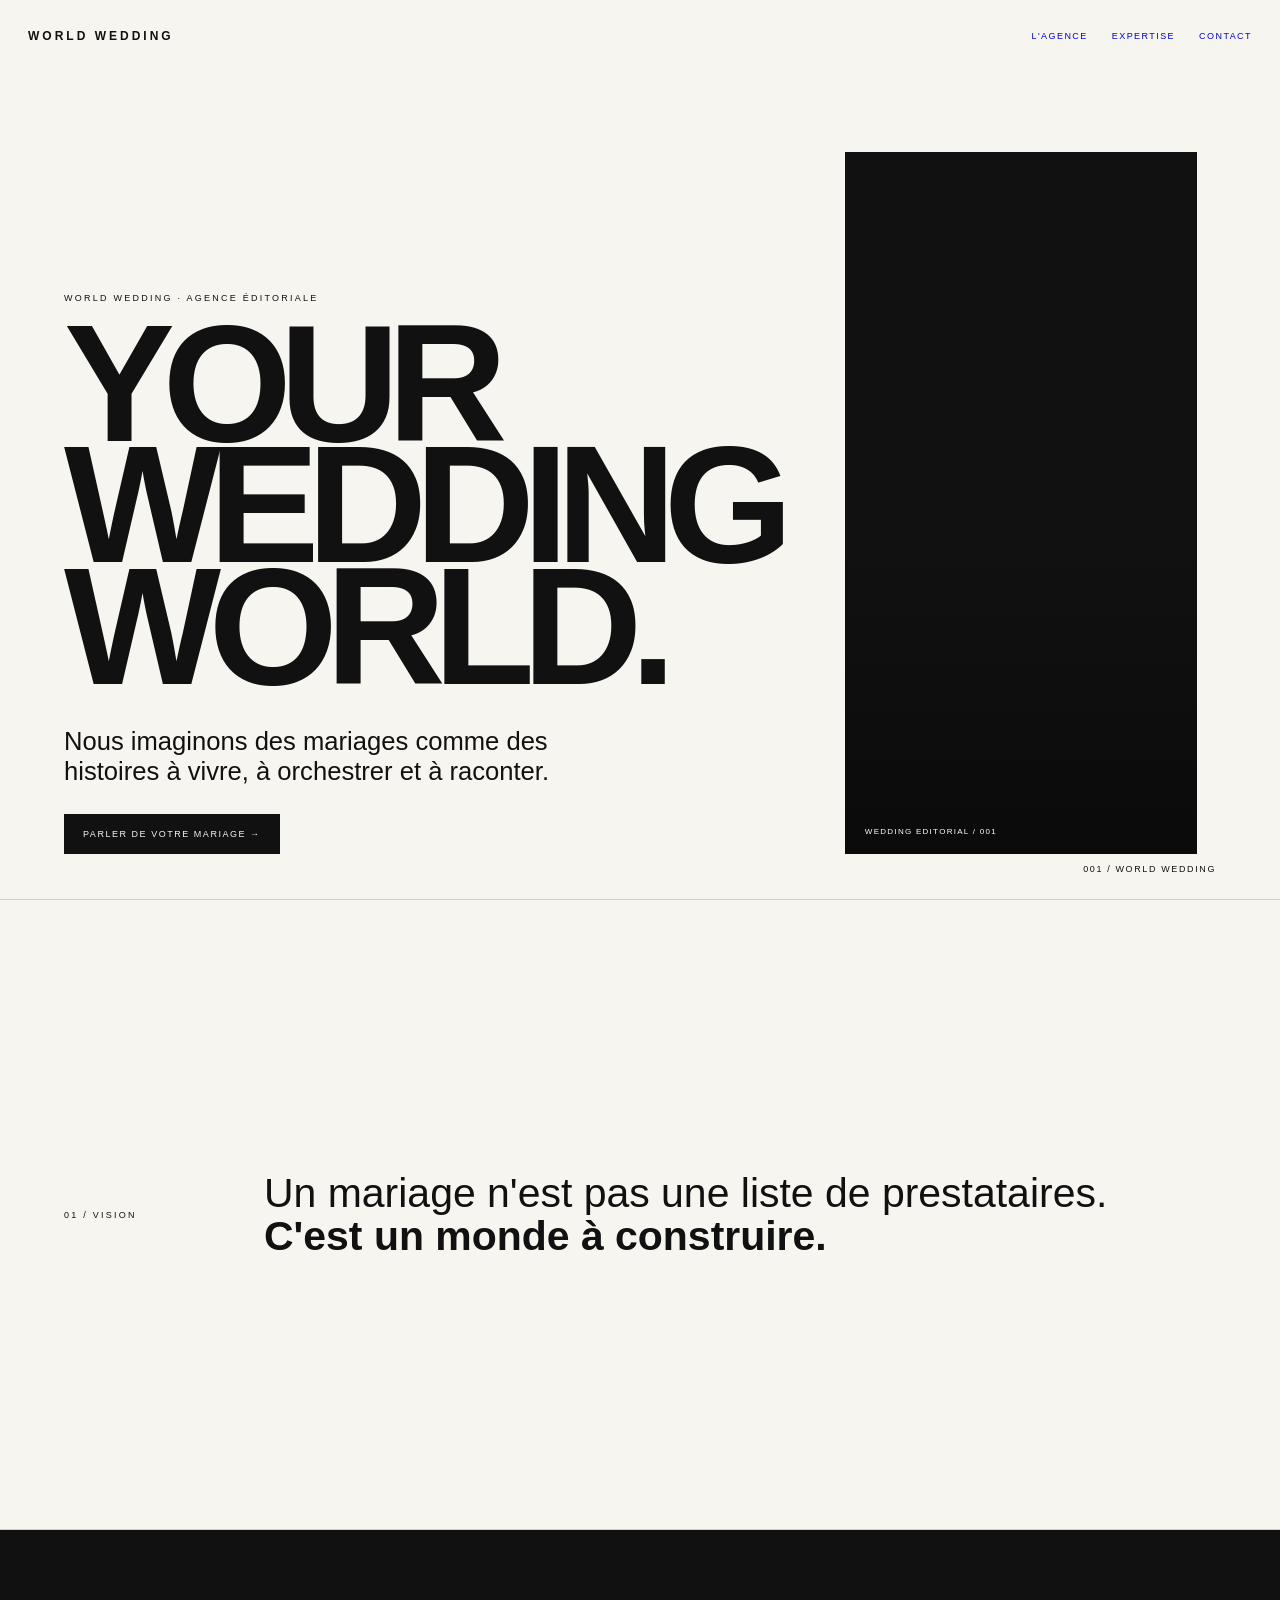
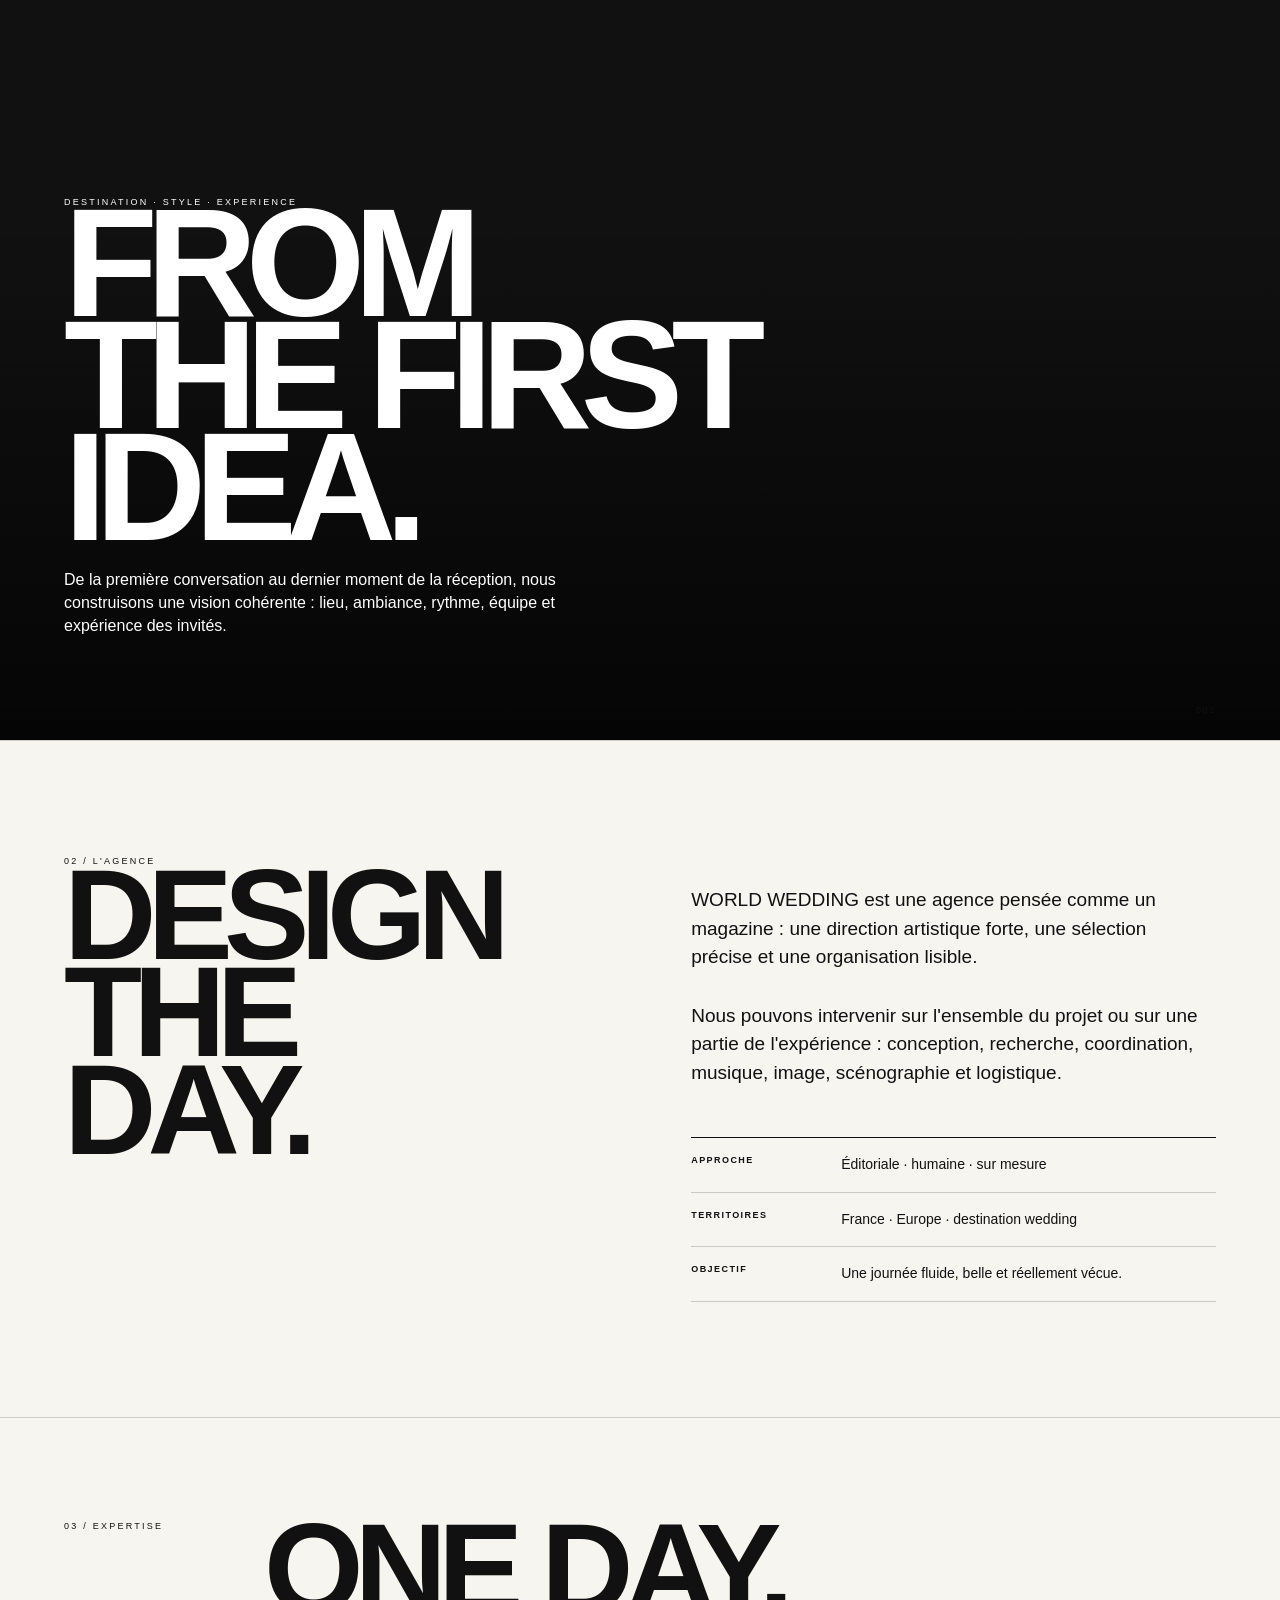
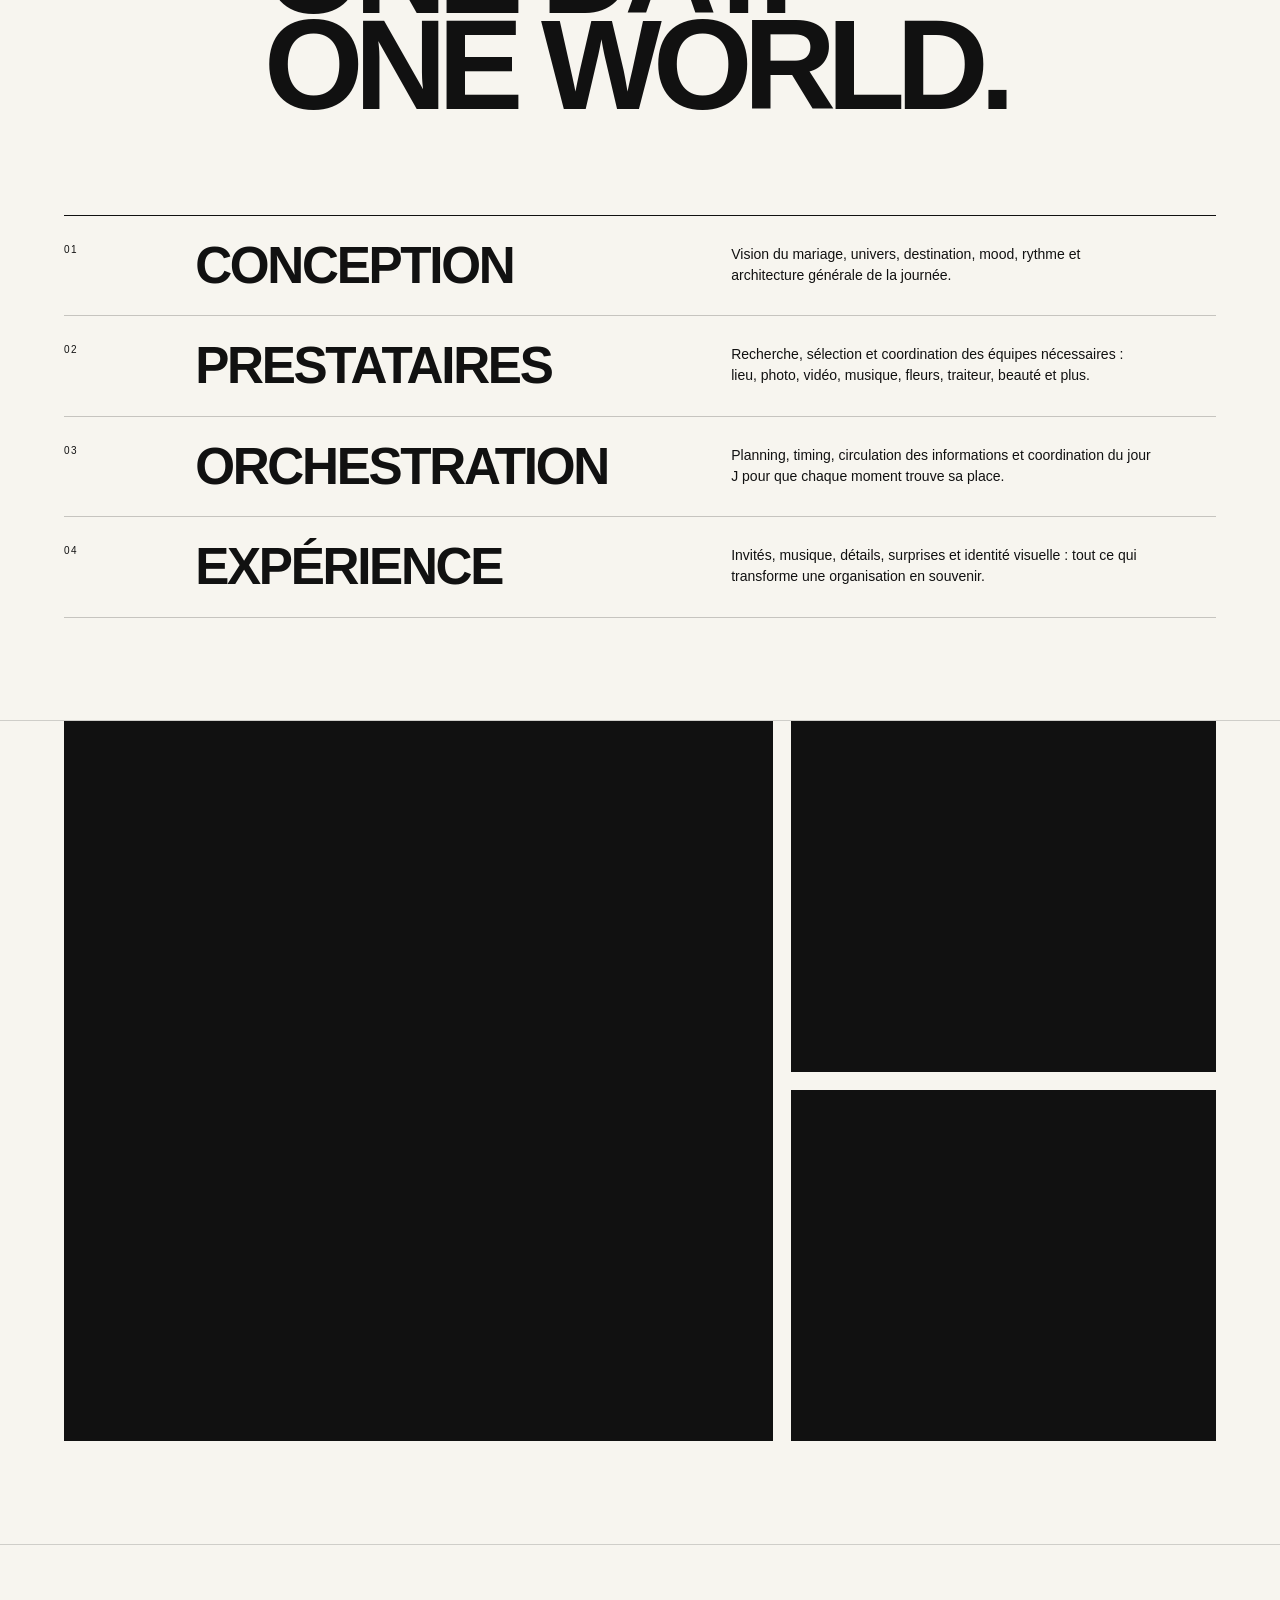
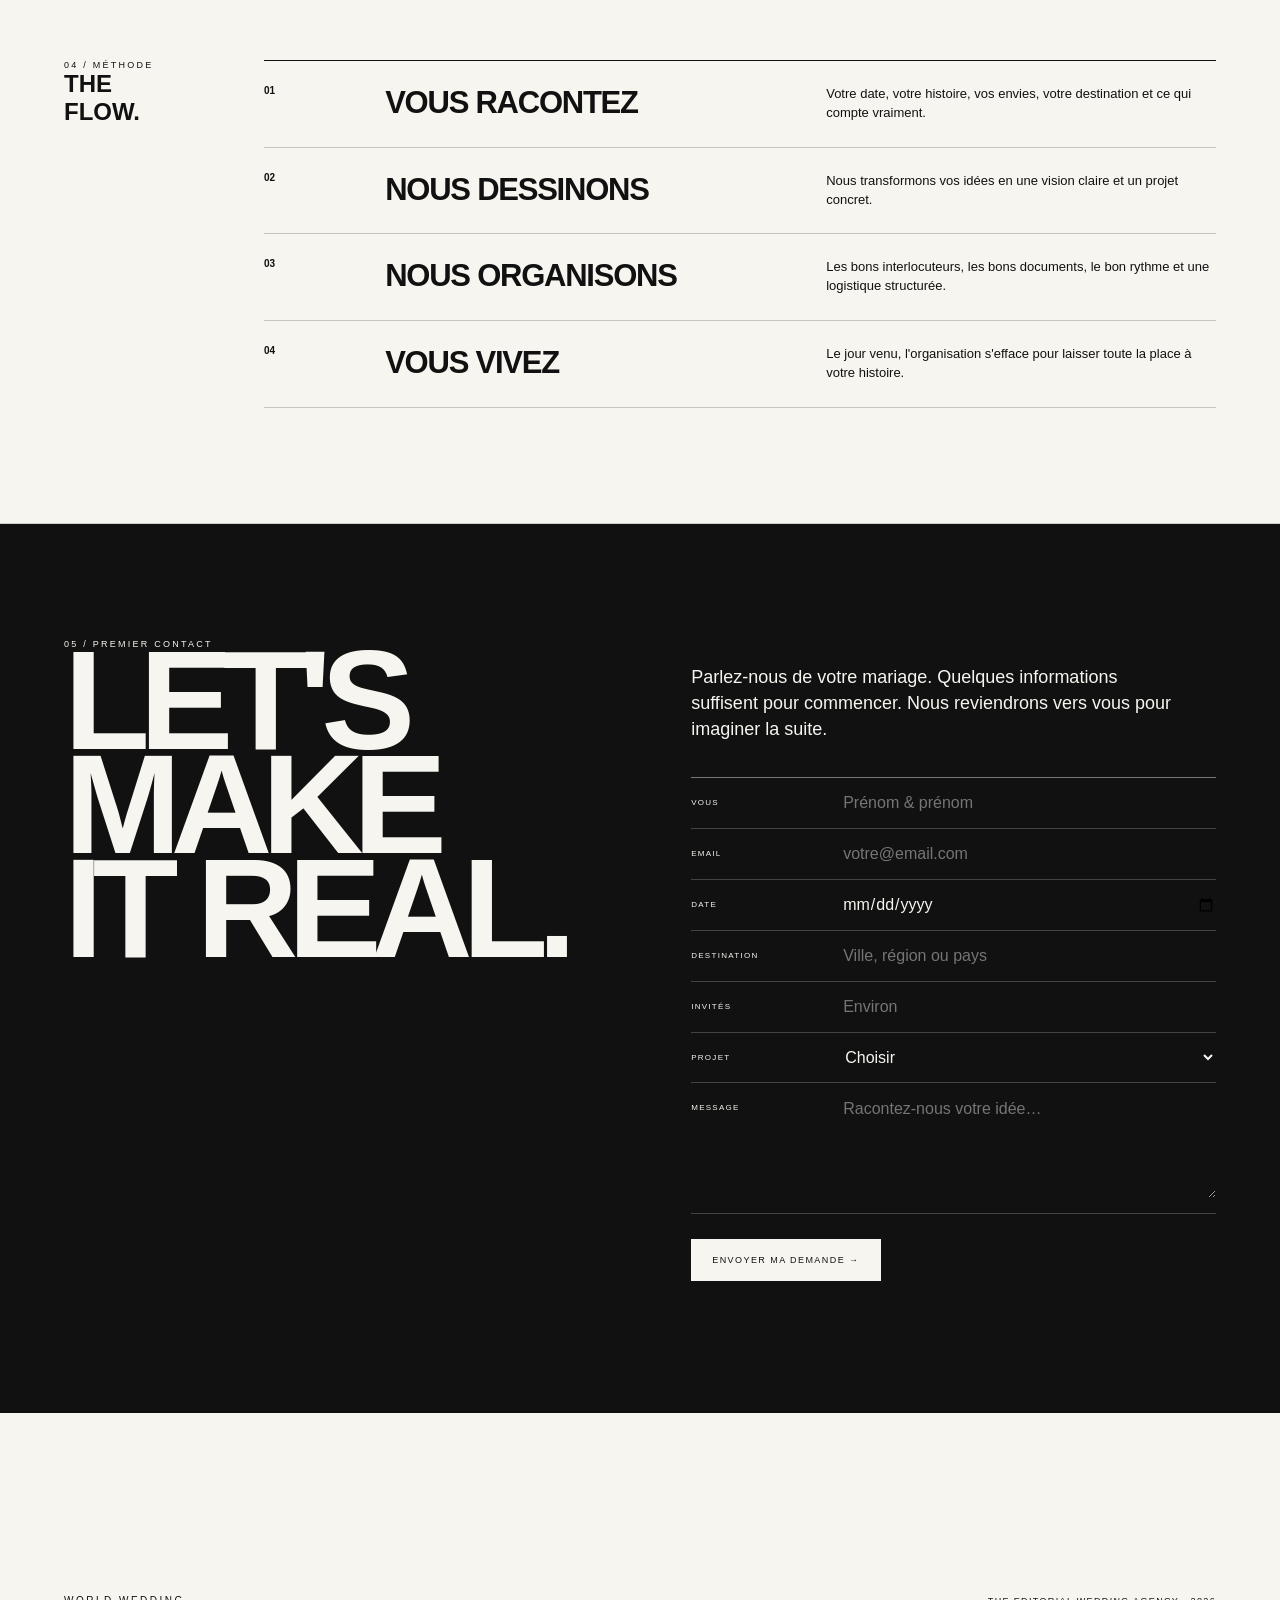
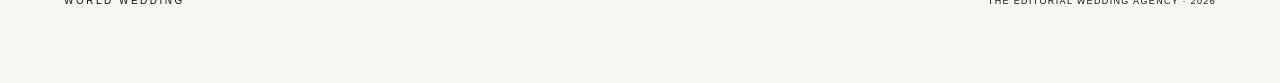
==== commit 8c2c694f: "Transform wedding imagery into cinematic video visuals" ====
--- a/index.html
+++ b/index.html
@@ -13,7 +13,7 @@
 button,input,select,textarea{font:inherit;color:inherit}.top{position:fixed;z-index:20;top:0;left:0;right:0;height:72px;padding:0 28px;display:flex;align-items:center;justify-content:space-between;mix-blend-mode:multiply}.brand{font-size:12px;font-weight:700;letter-spacing:.25em}.nav{display:flex;gap:24px}.nav a{font-size:9px;letter-spacing:.16em;text-transform:uppercase;text-decoration:none}.nav a:hover{color:var(--pink)}
 section{position:relative;border-bottom:1px solid rgba(0,0,0,.16)}
 .hero{min-height:100svh;padding:110px 5vw 45px;display:grid;grid-template-columns:1.05fr .95fr;gap:5vw;align-items:end}.kicker,.eyebrow{font-size:9px;letter-spacing:.25em;text-transform:uppercase}.hero h1{font-size:clamp(74px,13vw,190px);line-height:.73;letter-spacing:-.075em;margin-top:20px}.hero-copy p{font-size:clamp(18px,2vw,27px);line-height:1.15;max-width:580px;margin-top:40px}.cta{display:inline-flex;margin-top:28px;padding:14px 18px;background:var(--ink);color:var(--paper);border:1px solid var(--ink);font-size:9px;letter-spacing:.17em;text-transform:uppercase;text-decoration:none}.cta:hover{background:var(--pink);border-color:var(--pink)}
-.hero-media{height:78vh;min-height:520px;position:relative;overflow:hidden;background:#ddd}.hero-media img,.media img{width:100%;height:100%;object-fit:cover;display:block}.hero-media:after{content:"";position:absolute;inset:0;background:linear-gradient(180deg,transparent 55%,rgba(0,0,0,.38))}
+.hero-media{height:78vh;min-height:520px;position:relative;overflow:hidden;background:#ddd}.hero-media img,.hero-media video,.media img,.media video{width:100%;height:100%;object-fit:cover;display:block}.hero-media video,.media video{background:#111}.hero-media:after{content:"";position:absolute;inset:0;background:linear-gradient(180deg,transparent 55%,rgba(0,0,0,.38))}
 .media-note{position:absolute;z-index:2;left:20px;bottom:18px;color:white;font-size:8px;letter-spacing:.16em;text-transform:uppercase}.page{position:absolute;right:5vw;bottom:25px;font-size:9px;letter-spacing:.18em}
 .statement{min-height:70vh;padding:9vw 5vw;display:grid;grid-template-columns:.25fr 1.75fr;gap:5vw;align-items:center}.statement h2,.agency h2{font-size:clamp(60px,10vw,155px);line-height:.76;letter-spacing:-.07em}.statement p{font-size:clamp(24px,3.2vw,46px);line-height:1.05;max-width:1000px}.statement p strong{font-weight:700}
 .full{min-height:90vh}.full .media{height:90vh}.overlay{position:absolute;inset:0;padding:8vw 5vw;color:#fff;display:flex;flex-direction:column;justify-content:flex-end;background:linear-gradient(transparent 35%,rgba(0,0,0,.72))}.overlay h2{font-size:clamp(70px,12vw,175px);line-height:.73;letter-spacing:-.075em}.overlay p{max-width:520px;font-size:16px;line-height:1.45;margin-top:25px}
@@ -42,7 +42,7 @@
     <p>Nous imaginons des mariages comme des histoires à vivre, à orchestrer et à raconter.</p>
     <a class="cta" href="#contact">Parler de votre mariage →</a>
   </div>
-  <div class="hero-media"><img src="https://images.unsplash.com/photo-1519741497674-611481863552?auto=format&fit=crop&w=1600&q=85" data-media-query="luxury wedding bride groom editorial" data-media-orientation="portrait" alt="Mariage éditorial"><div class="media-note">WEDDING EDITORIAL / 001</div></div>
+  <div class="hero-media"><video data-media-query="luxury wedding bride groom editorial cinematic" data-media-orientation="portrait" data-alt="Mariage éditorial" poster="https://images.unsplash.com/photo-1519741497674-611481863552?auto=format&fit=crop&w=1600&q=85" autoplay muted loop playsinline preload="metadata"></video><div class="media-note">WEDDING EDITORIAL / 001</div></div>
   <div class="page">001 / WORLD WEDDING</div>
 </section>
 
@@ -52,7 +52,7 @@
 </section>
 
 <section class="full">
-  <div class="media"><img src="https://images.unsplash.com/photo-1464366400600-7168b8af9bc3?auto=format&fit=crop&w=2000&q=85" data-media-query="luxury destination wedding ceremony landscape" data-media-orientation="landscape" alt="Cérémonie de mariage"></div>
+  <div class="media"><video data-media-query="luxury destination wedding ceremony cinematic" data-media-orientation="landscape" data-alt="Cérémonie de mariage" poster="https://images.unsplash.com/photo-1464366400600-7168b8af9bc3?auto=format&fit=crop&w=2000&q=85" autoplay muted loop playsinline preload="metadata"></video></div>
   <div class="overlay"><div class="kicker">DESTINATION · STYLE · EXPERIENCE</div><h2>FROM<br>THE FIRST<br>IDEA.</h2><p>De la première conversation au dernier moment de la réception, nous construisons une vision cohérente : lieu, ambiance, rythme, équipe et expérience des invités.</p></div>
   <div class="page">002</div>
 </section>
@@ -81,10 +81,10 @@
 </section>
 
 <section class="gallery" aria-label="Sélection wedding">
-  <div class="media large"><img src="https://images.unsplash.com/photo-1511285560929-80b456fea0bc?auto=format&fit=crop&w=1800&q=85" data-media-query="editorial wedding couple fashion photography" data-media-orientation="landscape" alt="Couple de mariés"></div>
+  <div class="media large"><video data-media-query="editorial wedding couple fashion cinematic" data-media-orientation="landscape" data-alt="Couple de mariés" poster="https://images.unsplash.com/photo-1511285560929-80b456fea0bc?auto=format&fit=crop&w=1800&q=85" autoplay muted loop playsinline preload="metadata"></video></div>
   <div class="stack">
-    <div class="media small"><img src="https://images.unsplash.com/photo-1519225421980-715cb0215aed?auto=format&fit=crop&w=1200&q=85" data-media-query="wedding flowers table luxury editorial" data-media-orientation="landscape" alt="Décoration de mariage"></div>
-    <div class="media small"><img src="https://images.unsplash.com/photo-1507504031003-b417219a0fde?auto=format&fit=crop&w=1200&q=85" data-media-query="wedding reception dinner elegant editorial" data-media-orientation="landscape" alt="Réception de mariage"></div>
+    <div class="media small"><video data-media-query="luxury wedding flowers tables cinematic" data-media-orientation="landscape" data-alt="Décoration de mariage" poster="https://images.unsplash.com/photo-1519225421980-715cb0215aed?auto=format&fit=crop&w=1200&q=85" autoplay muted loop playsinline preload="metadata"></video></div>
+    <div class="media small"><video data-media-query="luxury wedding reception dinner cinematic" data-media-orientation="landscape" data-alt="Réception de mariage" poster="https://images.unsplash.com/photo-1507504031003-b417219a0fde?auto=format&fit=crop&w=1200&q=85" autoplay muted loop playsinline preload="metadata"></video></div>
   </div>
 </section>
 
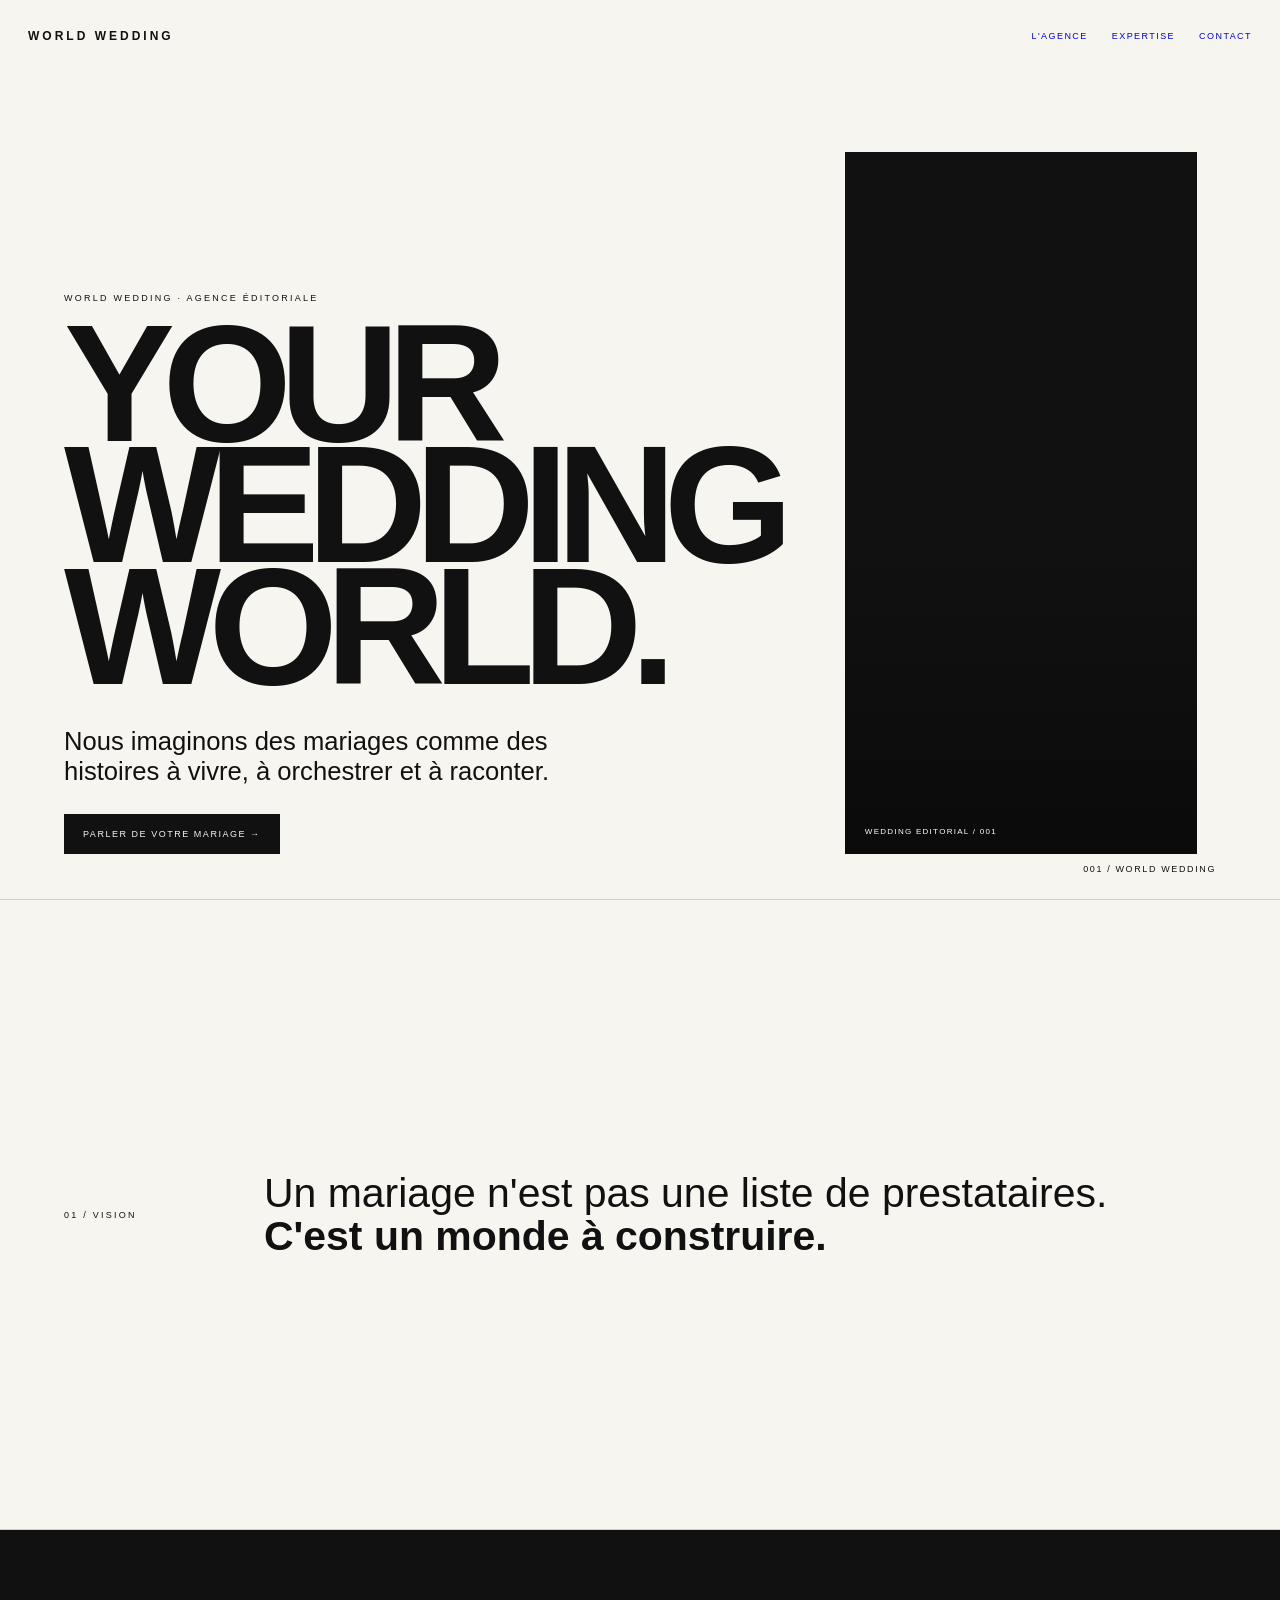
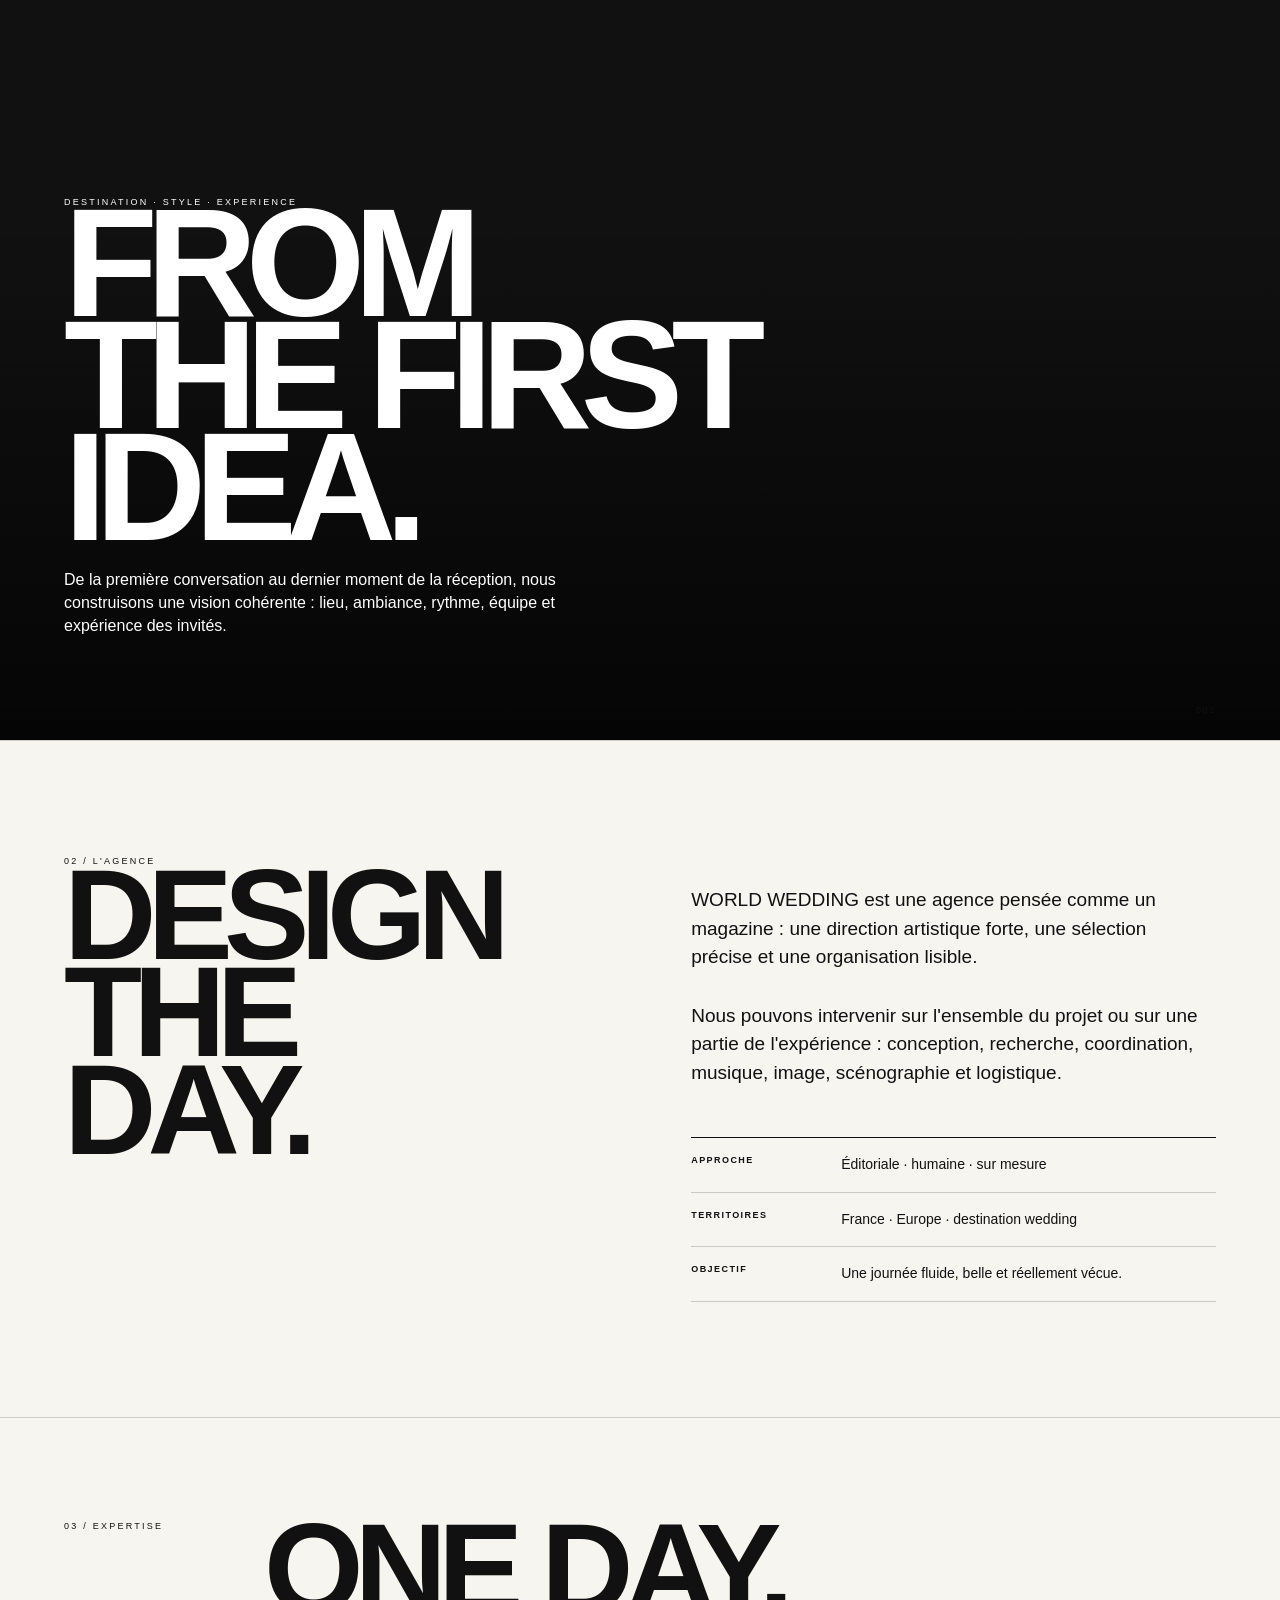
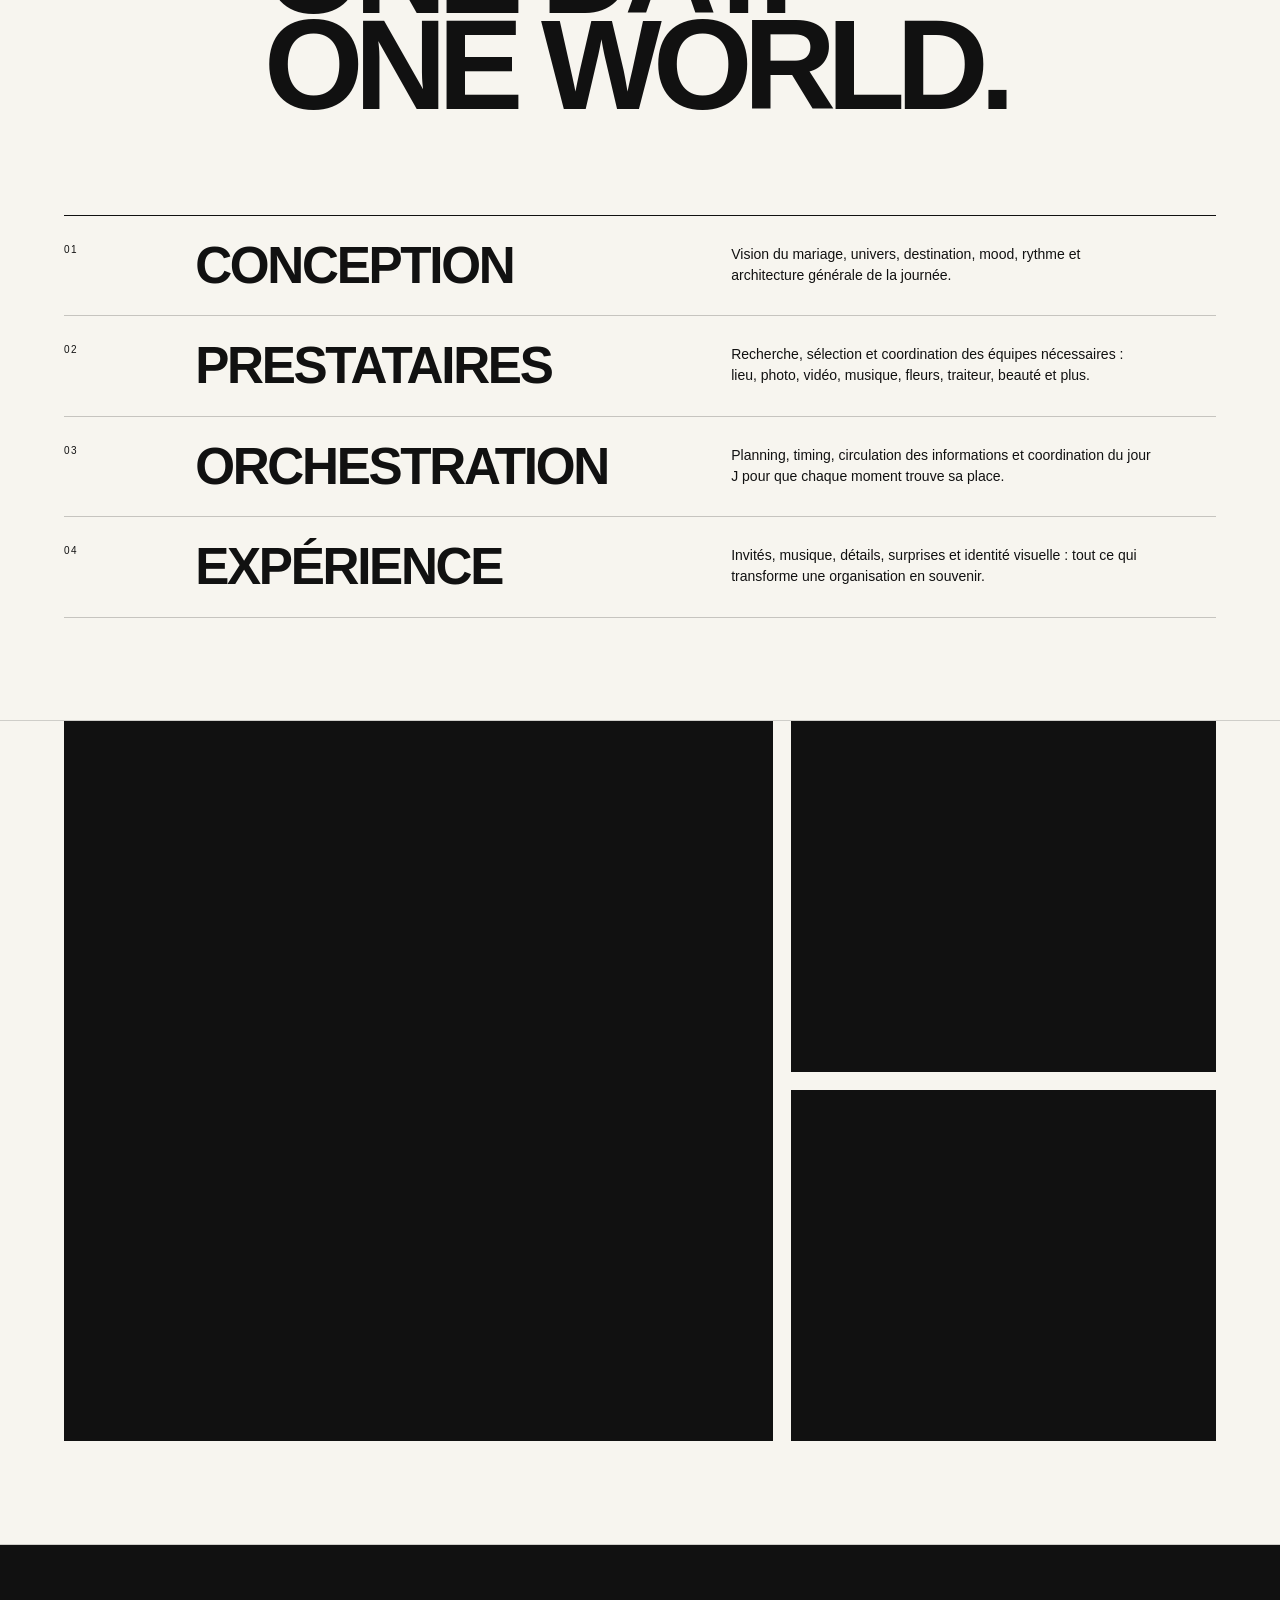
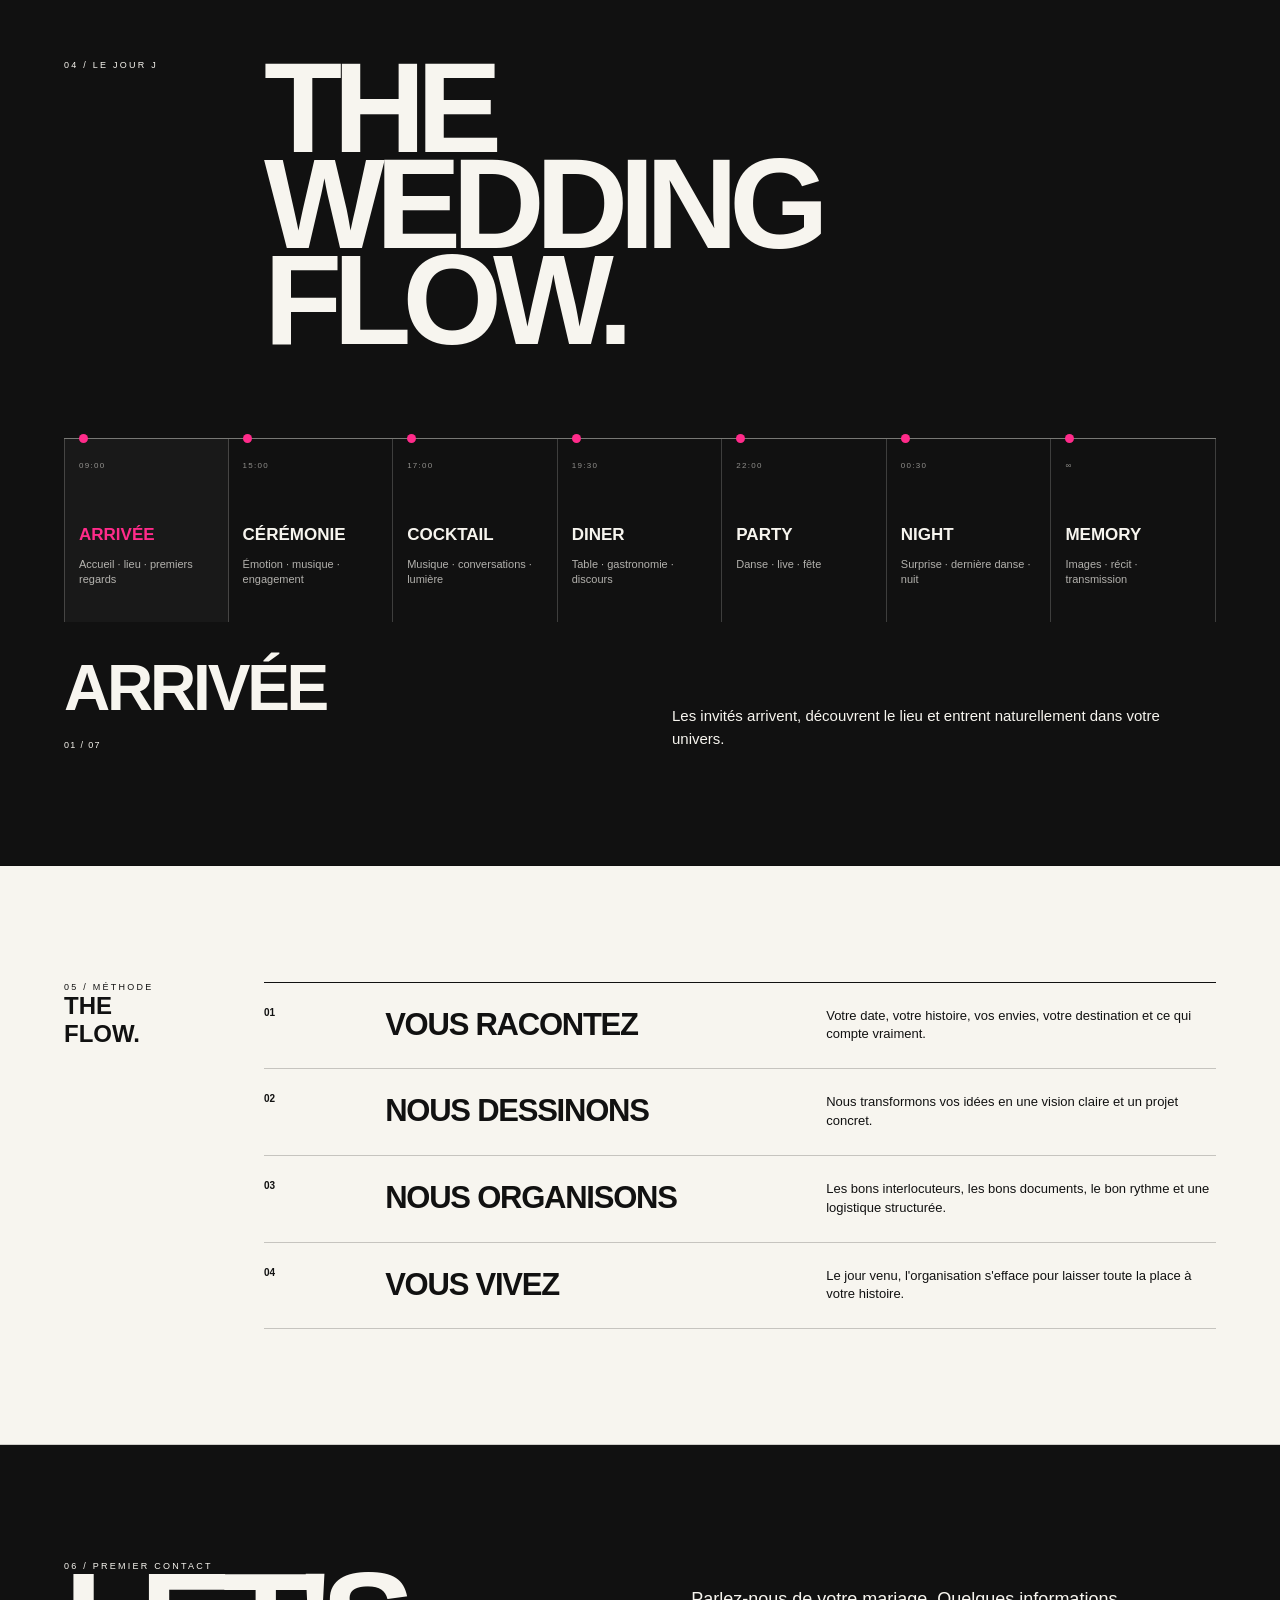
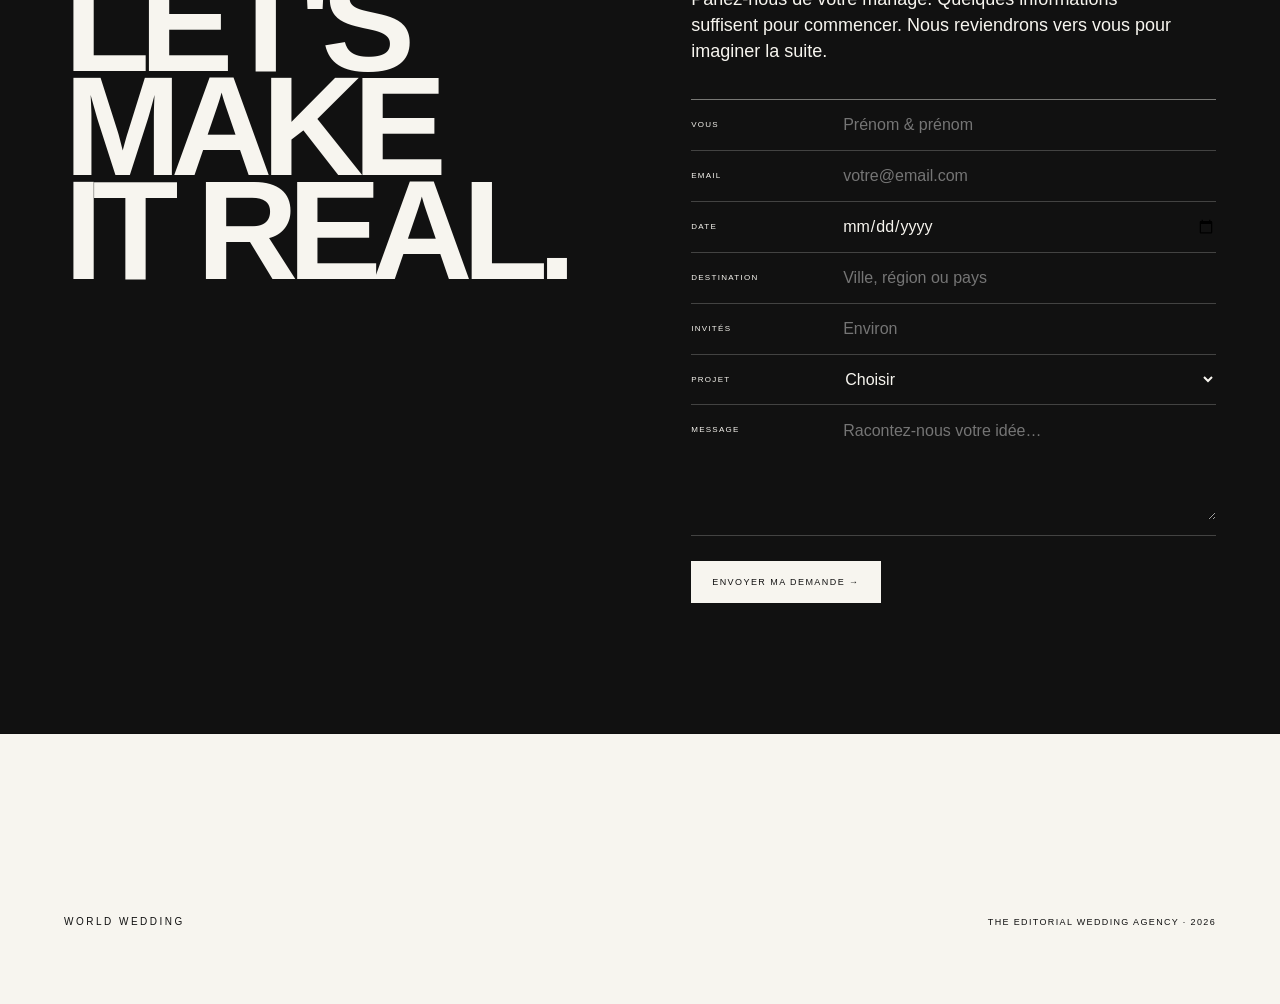
==== commit 1494aa87: "Add interactive wedding timeline and real contact submission" ====
--- a/index.html
+++ b/index.html
@@ -20,7 +20,7 @@
 .agency{padding:9vw 5vw;display:grid;grid-template-columns:1fr 1fr;gap:8vw;align-items:start}.agency-copy p{font-size:19px;line-height:1.5;max-width:520px;margin-top:30px}.facts{margin-top:50px;border-top:1px solid #111}.fact{display:grid;grid-template-columns:130px 1fr;gap:20px;padding:17px 0;border-bottom:1px solid rgba(0,0,0,.18)}.fact b{font-size:9px;letter-spacing:.16em}.fact span{font-size:14px;line-height:1.4}
 .services{padding:8vw 5vw}.services-head{display:grid;grid-template-columns:.25fr 1.75fr;gap:5vw}.services h2{font-size:clamp(60px,10vw,150px);line-height:.75;letter-spacing:-.07em}.service-grid{margin-top:8vw;border-top:1px solid #111}.service{display:grid;grid-template-columns:80px 1fr 1fr;gap:4vw;padding:28px 0;border-bottom:1px solid rgba(0,0,0,.2)}.service .num{font-size:10px;letter-spacing:.15em}.service h3{font-size:clamp(28px,4vw,58px);line-height:.85;letter-spacing:-.045em}.service p{font-size:14px;line-height:1.5;max-width:420px}
 .gallery{padding:0 5vw 8vw;display:grid;grid-template-columns:1.25fr .75fr;gap:18px}.gallery .media{overflow:hidden;background:#ddd}.gallery .large{height:80vh}.gallery .stack{display:grid;grid-template-rows:1fr 1fr;gap:18px}.gallery .small{min-height:35vh}
-.process{padding:9vw 5vw;display:grid;grid-template-columns:.25fr 1.75fr;gap:5vw}.process-list{border-top:1px solid #111}.step{display:grid;grid-template-columns:70px 1fr 1fr;gap:4vw;padding:24px 0;border-bottom:1px solid rgba(0,0,0,.2)}.step b{font-size:10px}.step h3{font-size:31px;letter-spacing:-.04em}.step p{font-size:13px;line-height:1.45}
+.process{padding:9vw 5vw;display:grid;grid-template-columns:.25fr 1.75fr;gap:5vw}.timeline{padding:9vw 5vw;background:#111;color:var(--paper)}.timeline-head{display:grid;grid-template-columns:.25fr 1.75fr;gap:5vw}.timeline h2{font-size:clamp(60px,10vw,150px);line-height:.75;letter-spacing:-.07em}.timeline-track{margin-top:7vw;border-top:1px solid rgba(247,245,239,.45);display:grid;grid-template-columns:repeat(7,1fr)}.timeline-node{position:relative;padding:22px 14px 35px;border-right:1px solid rgba(247,245,239,.2);cursor:pointer}.timeline-node:first-child{border-left:1px solid rgba(247,245,239,.2)}.timeline-node:before{content:"";position:absolute;top:-5px;left:14px;width:9px;height:9px;border-radius:50%;background:var(--pink)}.timeline-node span{display:block;font-size:8px;letter-spacing:.16em;opacity:.55}.timeline-node strong{display:block;font-size:17px;margin-top:55px}.timeline-node p{font-size:11px;line-height:1.4;margin-top:12px;opacity:.7}.timeline-node:hover,.timeline-node.active{background:#191919}.timeline-node.active strong{color:var(--pink)}.timeline-detail{margin-top:3vw;display:grid;grid-template-columns:1fr 1fr;gap:5vw;align-items:end}.timeline-detail h3{font-size:clamp(34px,5vw,70px);line-height:.85;letter-spacing:-.05em}.timeline-detail p{font-size:15px;line-height:1.5;max-width:560px}.timeline-meter{font-size:9px;letter-spacing:.15em;margin-top:25px}@media(max-width:800px){.timeline{padding:65px 16px}.timeline-head{grid-template-columns:1fr}.timeline-track{display:flex;overflow-x:auto}.timeline-node{min-width:150px}.timeline-detail{grid-template-columns:1fr;gap:25px}}.process-list{border-top:1px solid #111}.step{display:grid;grid-template-columns:70px 1fr 1fr;gap:4vw;padding:24px 0;border-bottom:1px solid rgba(0,0,0,.2)}.step b{font-size:10px}.step h3{font-size:31px;letter-spacing:-.04em}.step p{font-size:13px;line-height:1.45}
 .contact{background:#111;color:var(--paper);padding:9vw 5vw;display:grid;grid-template-columns:1fr 1fr;gap:8vw}.contact h2{font-size:clamp(65px,11vw,160px);line-height:.74;letter-spacing:-.075em}.contact-copy p{font-size:18px;line-height:1.45;max-width:480px;margin-top:25px}.form{margin-top:35px;border-top:1px solid rgba(247,245,239,.45)}.field{display:grid;grid-template-columns:130px 1fr;gap:20px;padding:15px 0;border-bottom:1px solid rgba(247,245,239,.22)}.field label{font-size:8px;letter-spacing:.16em;text-transform:uppercase;padding-top:5px}.field input,.field select,.field textarea{width:100%;border:0;outline:0;background:transparent;color:var(--paper);font-size:16px}.field textarea{min-height:100px;resize:vertical}.submit{margin-top:25px;padding:15px 20px;background:var(--paper);color:#111;border:1px solid var(--paper);font-size:9px;letter-spacing:.16em;text-transform:uppercase;cursor:pointer}.submit:hover{background:var(--pink);color:#fff;border-color:var(--pink)}.form-status{font-size:10px;line-height:1.4;margin-top:15px;opacity:.75}
 footer{min-height:30vh;padding:6vw 5vw;display:flex;justify-content:space-between;align-items:end}.footer-brand{font-size:10px;letter-spacing:.25em}.footer-note{font-size:9px;letter-spacing:.15em;text-transform:uppercase}
 @media(max-width:800px){.top{height:58px;padding:0 16px}.nav{gap:12px}.nav a:nth-child(1){display:none}.hero{padding:82px 16px 30px;grid-template-columns:1fr;gap:25px;align-items:start}.hero h1{font-size:clamp(70px,18vw,100px)}.hero-copy p{font-size:19px;margin-top:25px}.hero-media{height:52vh;min-height:330px}.statement,.agency,.process,.contact,.services-head{grid-template-columns:1fr;gap:35px}.statement{padding:60px 16px}.statement p{font-size:28px}.full .media{height:72vh}.overlay{padding:40px 16px}.overlay h2{font-size:clamp(62px,17vw,95px)}.agency,.services,.process,.contact{padding:65px 16px}.agency h2,.services h2{font-size:clamp(58px,16vw,90px)}.service,.step{grid-template-columns:45px 1fr;gap:18px}.service p,.step p{grid-column:2}.gallery{padding:0 16px 65px;grid-template-columns:1fr}.gallery .large{height:60vh}.gallery .small{min-height:38vh}.contact h2{font-size:clamp(65px,18vw,100px)}.field{grid-template-columns:95px 1fr}footer{padding:45px 16px;display:block}.footer-note{margin-top:25px}}
@@ -88,8 +88,23 @@
   </div>
 </section>
 
+
+<section class="timeline" id="timeline">
+  <div class="timeline-head"><div class="eyebrow">04 / LE JOUR J</div><h2>THE<br>WEDDING<br>FLOW.</h2></div>
+  <div class="timeline-track" id="weddingTimeline">
+    <div class="timeline-node active" data-title="ARRIVÉE" data-copy="Les invités arrivent, découvrent le lieu et entrent naturellement dans votre univers."><span>09:00</span><strong>ARRIVÉE</strong><p>Accueil · lieu · premiers regards</p></div>
+    <div class="timeline-node" data-title="CÉRÉMONIE" data-copy="Le moment fondateur : installation, musique, entrée, cérémonie et transition vers la suite."><span>15:00</span><strong>CÉRÉMONIE</strong><p>Émotion · musique · engagement</p></div>
+    <div class="timeline-node" data-title="COCKTAIL" data-copy="Le rythme change. Les invités circulent, se retrouvent et découvrent les premières surprises."><span>17:00</span><strong>COCKTAIL</strong><p>Musique · conversations · lumière</p></div>
+    <div class="timeline-node" data-title="DINER" data-copy="Le dîner devient une séquence éditoriale : tables, service, discours, musique et respiration."><span>19:30</span><strong>DINER</strong><p>Table · gastronomie · discours</p></div>
+    <div class="timeline-node" data-title="PARTY" data-copy="La soirée s'accélère : première danse, musique, lumière et énergie collective."><span>22:00</span><strong>PARTY</strong><p>Danse · live · fête</p></div>
+    <div class="timeline-node" data-title="NIGHT" data-copy="Les derniers moments sont orchestrés sans casser la spontanéité de la fête."><span>00:30</span><strong>NIGHT</strong><p>Surprise · dernière danse · nuit</p></div>
+    <div class="timeline-node" data-title="MEMORY" data-copy="Après le mariage, les images, les musiques et les souvenirs deviennent la mémoire de votre journée."><span>∞</span><strong>MEMORY</strong><p>Images · récit · transmission</p></div>
+  </div>
+  <div class="timeline-detail"><div><h3 id="timelineTitle">ARRIVÉE</h3><div class="timeline-meter" id="timelineMeter">01 / 07</div></div><p id="timelineCopy">Les invités arrivent, découvrent le lieu et entrent naturellement dans votre univers.</p></div>
+</section>
+
 <section class="process">
-  <div><div class="eyebrow">04 / MÉTHODE</div><h2>THE<br>FLOW.</h2></div>
+  <div><div class="eyebrow">05 / MÉTHODE</div><h2>THE<br>FLOW.</h2></div>
   <div class="process-list">
     <div class="step"><b>01</b><h3>VOUS RACONTEZ</h3><p>Votre date, votre histoire, vos envies, votre destination et ce qui compte vraiment.</p></div>
     <div class="step"><b>02</b><h3>NOUS DESSINONS</h3><p>Nous transformons vos idées en une vision claire et un projet concret.</p></div>
@@ -99,7 +114,7 @@
 </section>
 
 <section id="contact" class="contact">
-  <div><div class="eyebrow">05 / PREMIER CONTACT</div><h2>LET'S<br>MAKE<br>IT REAL.</h2></div>
+  <div><div class="eyebrow">06 / PREMIER CONTACT</div><h2>LET'S<br>MAKE<br>IT REAL.</h2></div>
   <div class="contact-copy">
     <p>Parlez-nous de votre mariage. Quelques informations suffisent pour commencer. Nous reviendrons vers vous pour imaginer la suite.</p>
     <form class="form" id="weddingForm">
@@ -120,7 +135,10 @@
 <footer><div class="footer-brand">WORLD WEDDING</div><div class="footer-note">THE EDITORIAL WEDDING AGENCY · 2026</div></footer>
 
 <script>
-window.addEventListener('DOMContentLoaded',()=>{if(window.WW_MEDIA)WW_MEDIA.hydrate();});
+window.addEventListener('DOMContentLoaded',()=>{if(window.WW_MEDIA)WW_MEDIA.hydrate();
+ const nodes=[...document.querySelectorAll('.timeline-node')],title=document.getElementById('timelineTitle'),copy=document.getElementById('timelineCopy'),meter=document.getElementById('timelineMeter');
+ nodes.forEach((node,i)=>node.addEventListener('click',()=>{nodes.forEach(n=>n.classList.remove('active'));node.classList.add('active');title.textContent=node.dataset.title;copy.textContent=node.dataset.copy;meter.textContent=String(i+1).padStart(2,'0')+' / '+String(nodes.length).padStart(2,'0');}));
+});
 document.getElementById('weddingForm').addEventListener('submit',function(e){
  e.preventDefault();
  const f=new FormData(this);
@@ -135,9 +153,10 @@
  '',
  'Message : '+(f.get('message')||'')
  ].join('\n');
- const mail='mailto:contact@worldwedding.fr?subject='+encodeURIComponent(subject)+'&body='+encodeURIComponent(body);
- window.location.href=mail;
- document.getElementById('formStatus').textContent='Votre demande est prête à être envoyée dans votre messagerie.';
+ fetch('./api/contact',{method:'POST',headers:{'Content-Type':'application/json'},body:JSON.stringify(Object.fromEntries(f.entries()))})
+ .then(async r=>{const data=await r.json().catch(()=>({}));if(!r.ok)throw new Error(data.error||'Envoi impossible');return data;})
+ .then(()=>{document.getElementById('formStatus').textContent='Demande envoyée. Nous revenons vers vous rapidement.';this.reset();})
+ .catch(err=>{document.getElementById('formStatus').textContent='Impossible d’envoyer la demande automatiquement. Vous pouvez nous écrire directement à matthieu.lecointre@gmail.com.';});
 });
 </script>
 </body>
